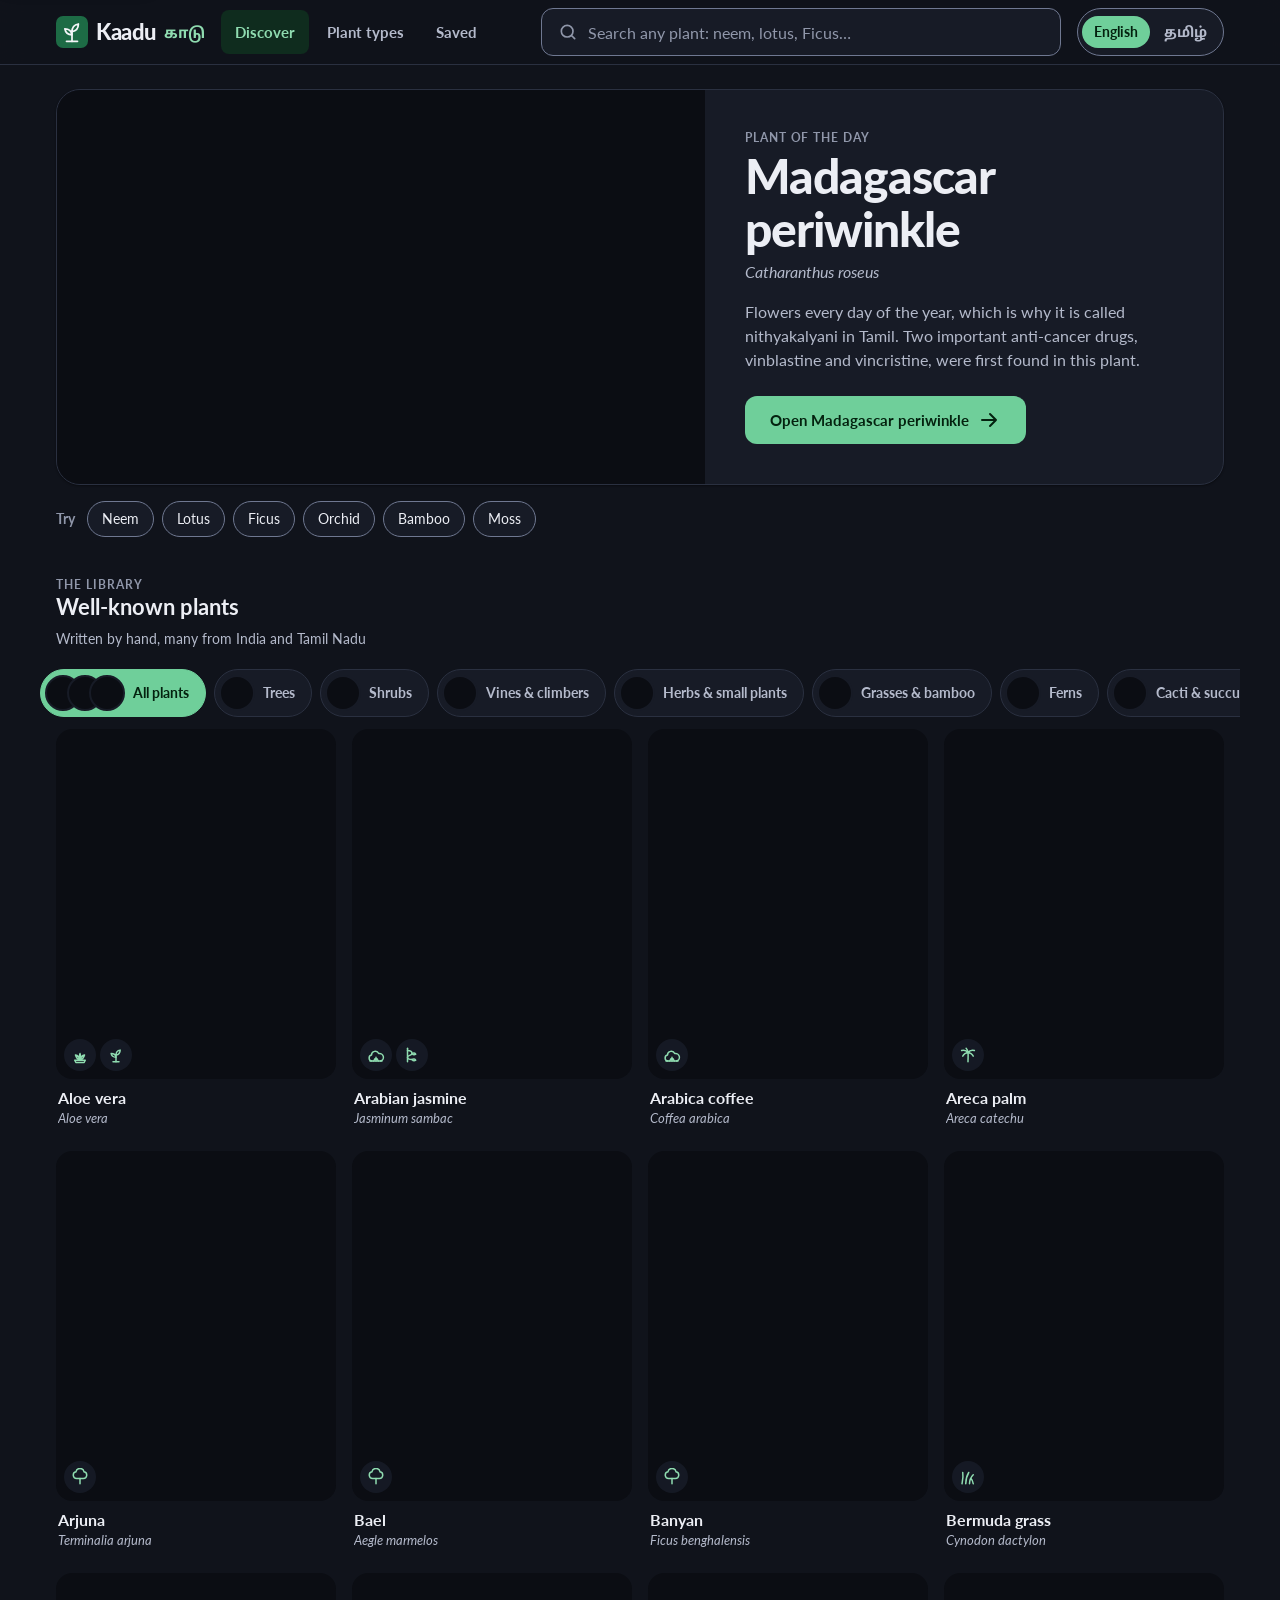
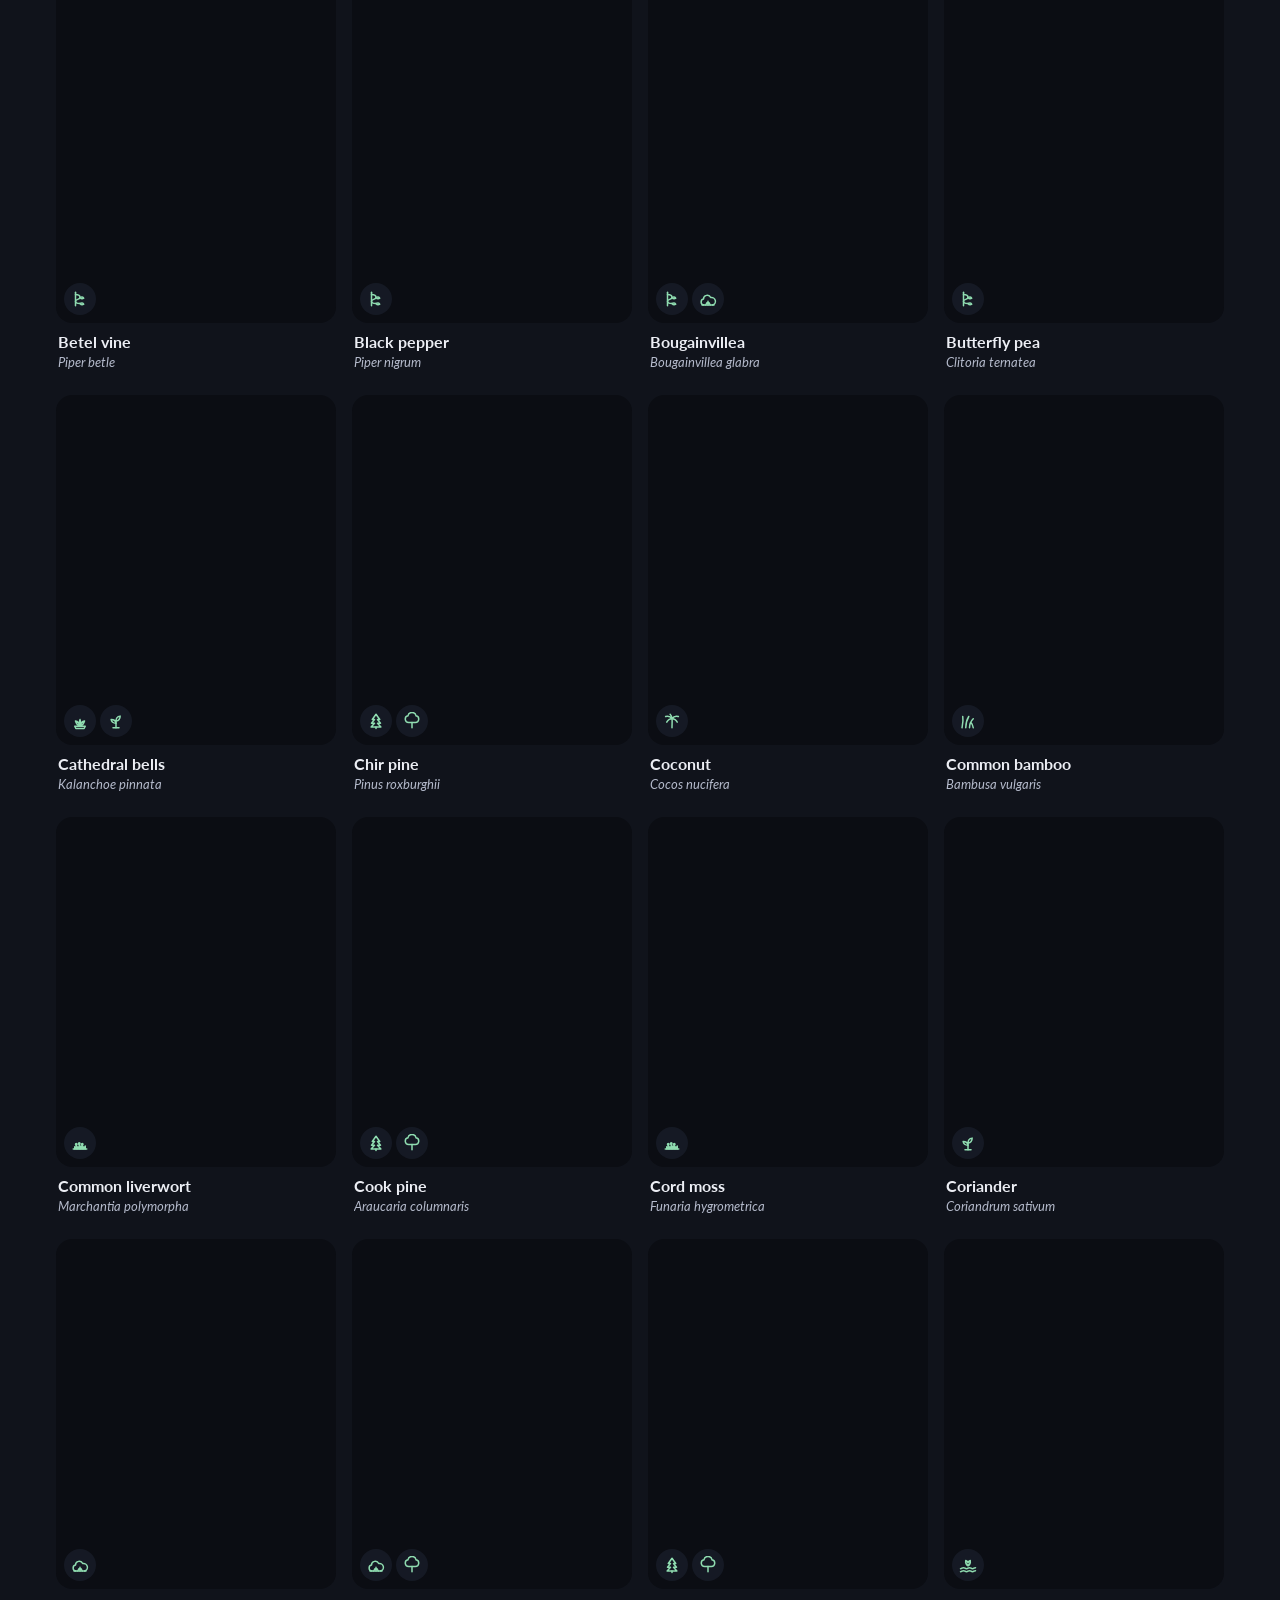
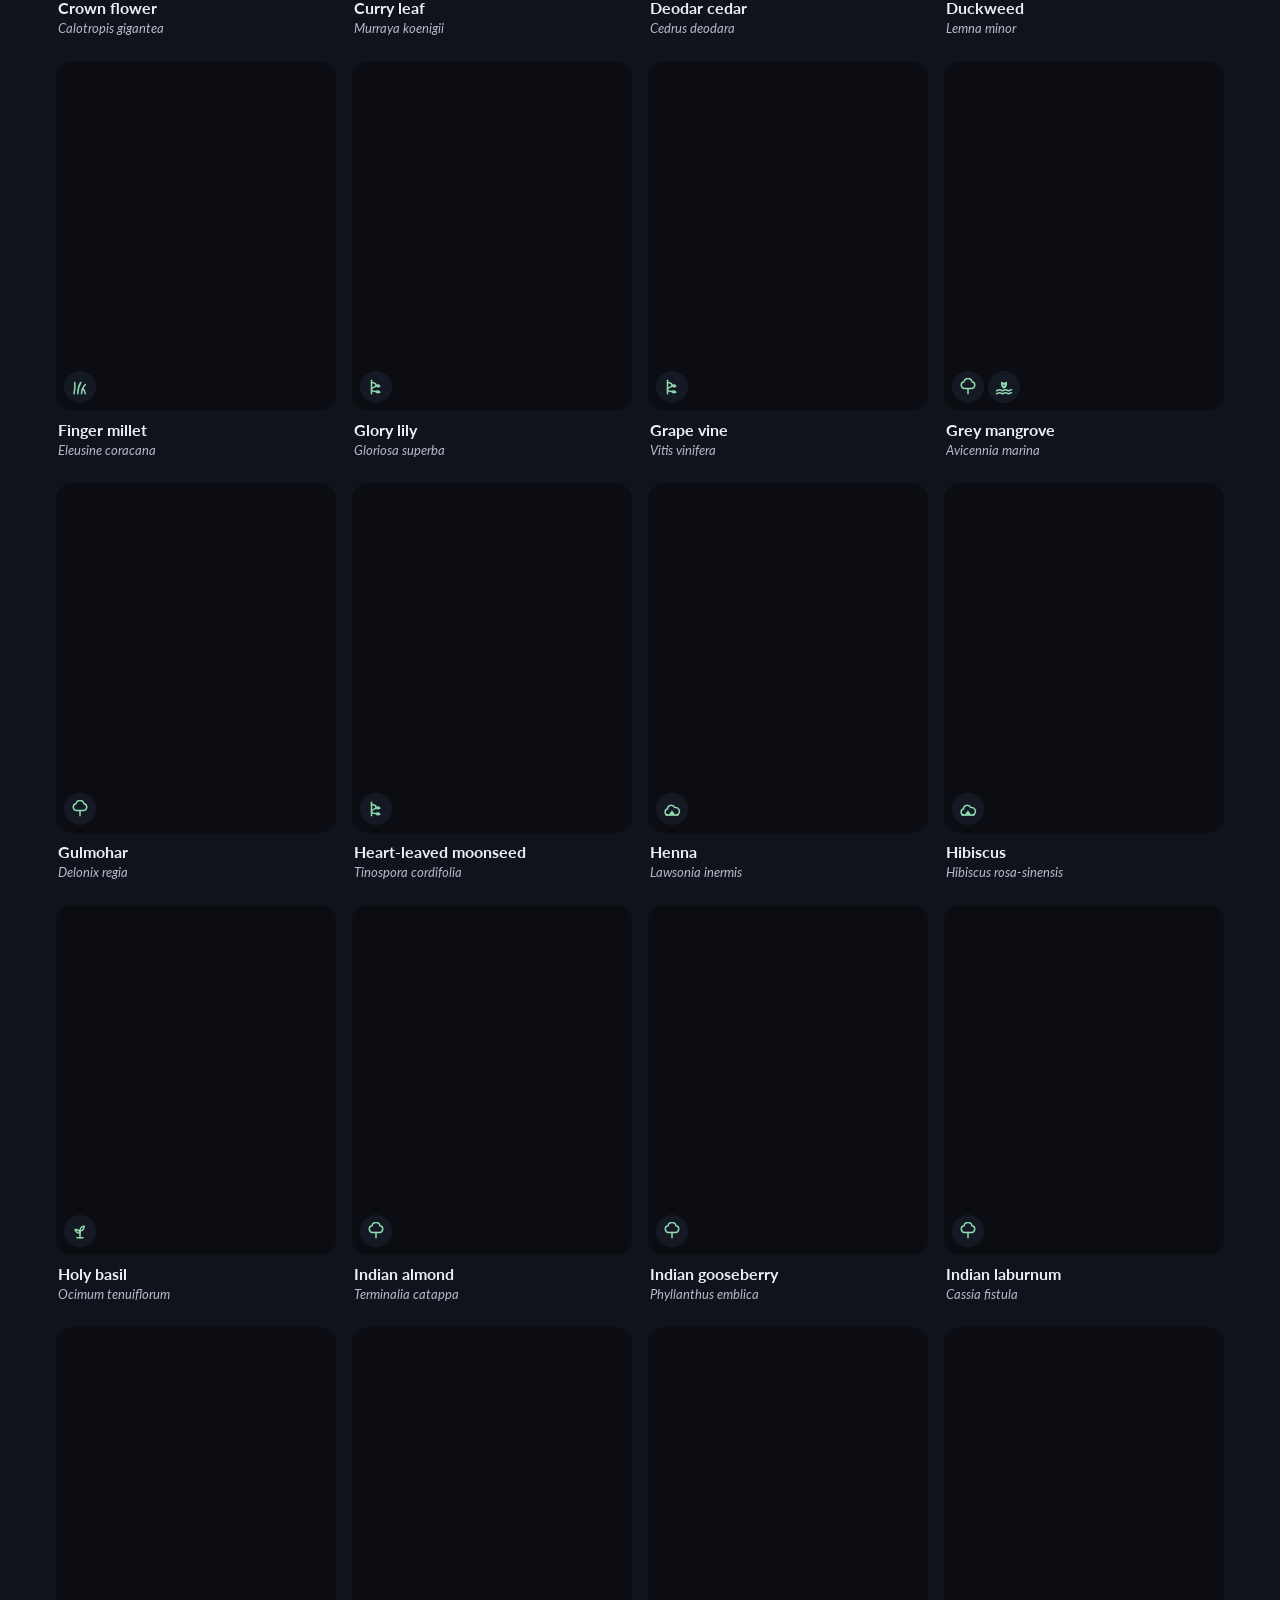
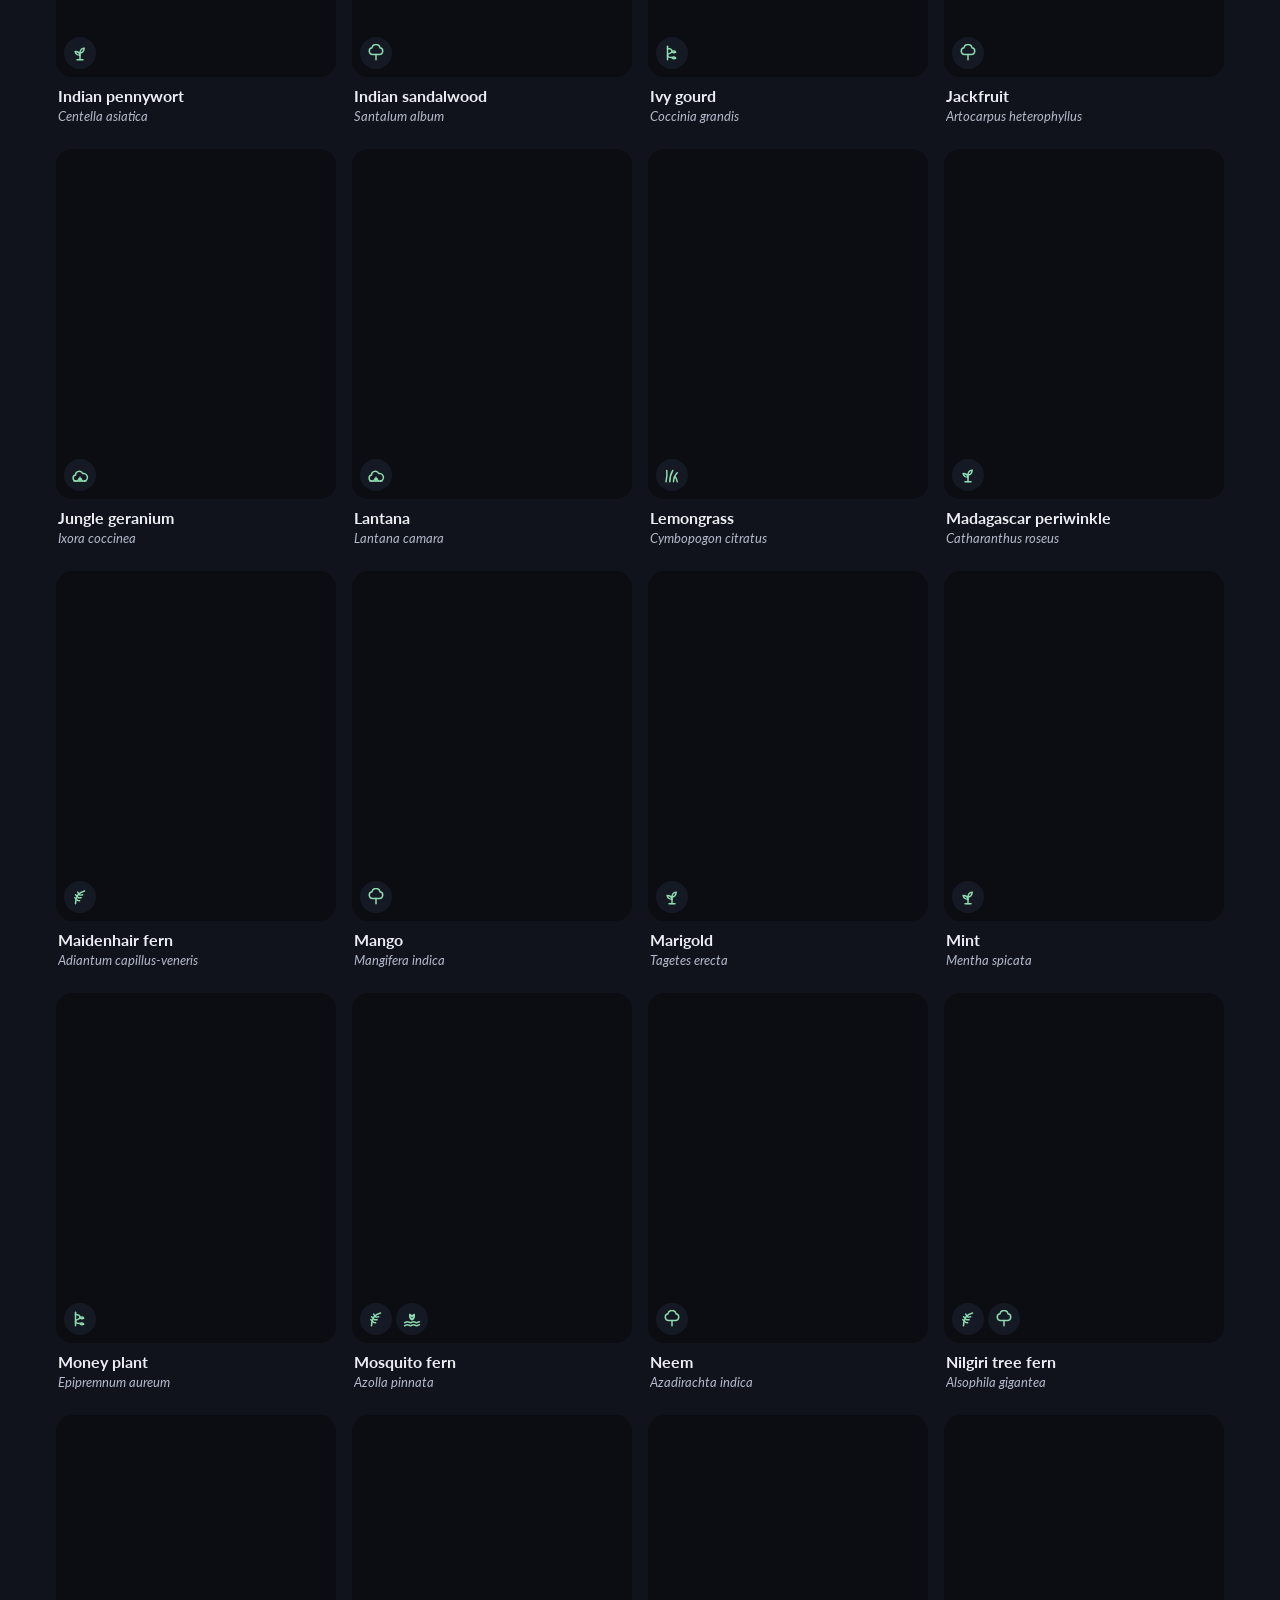
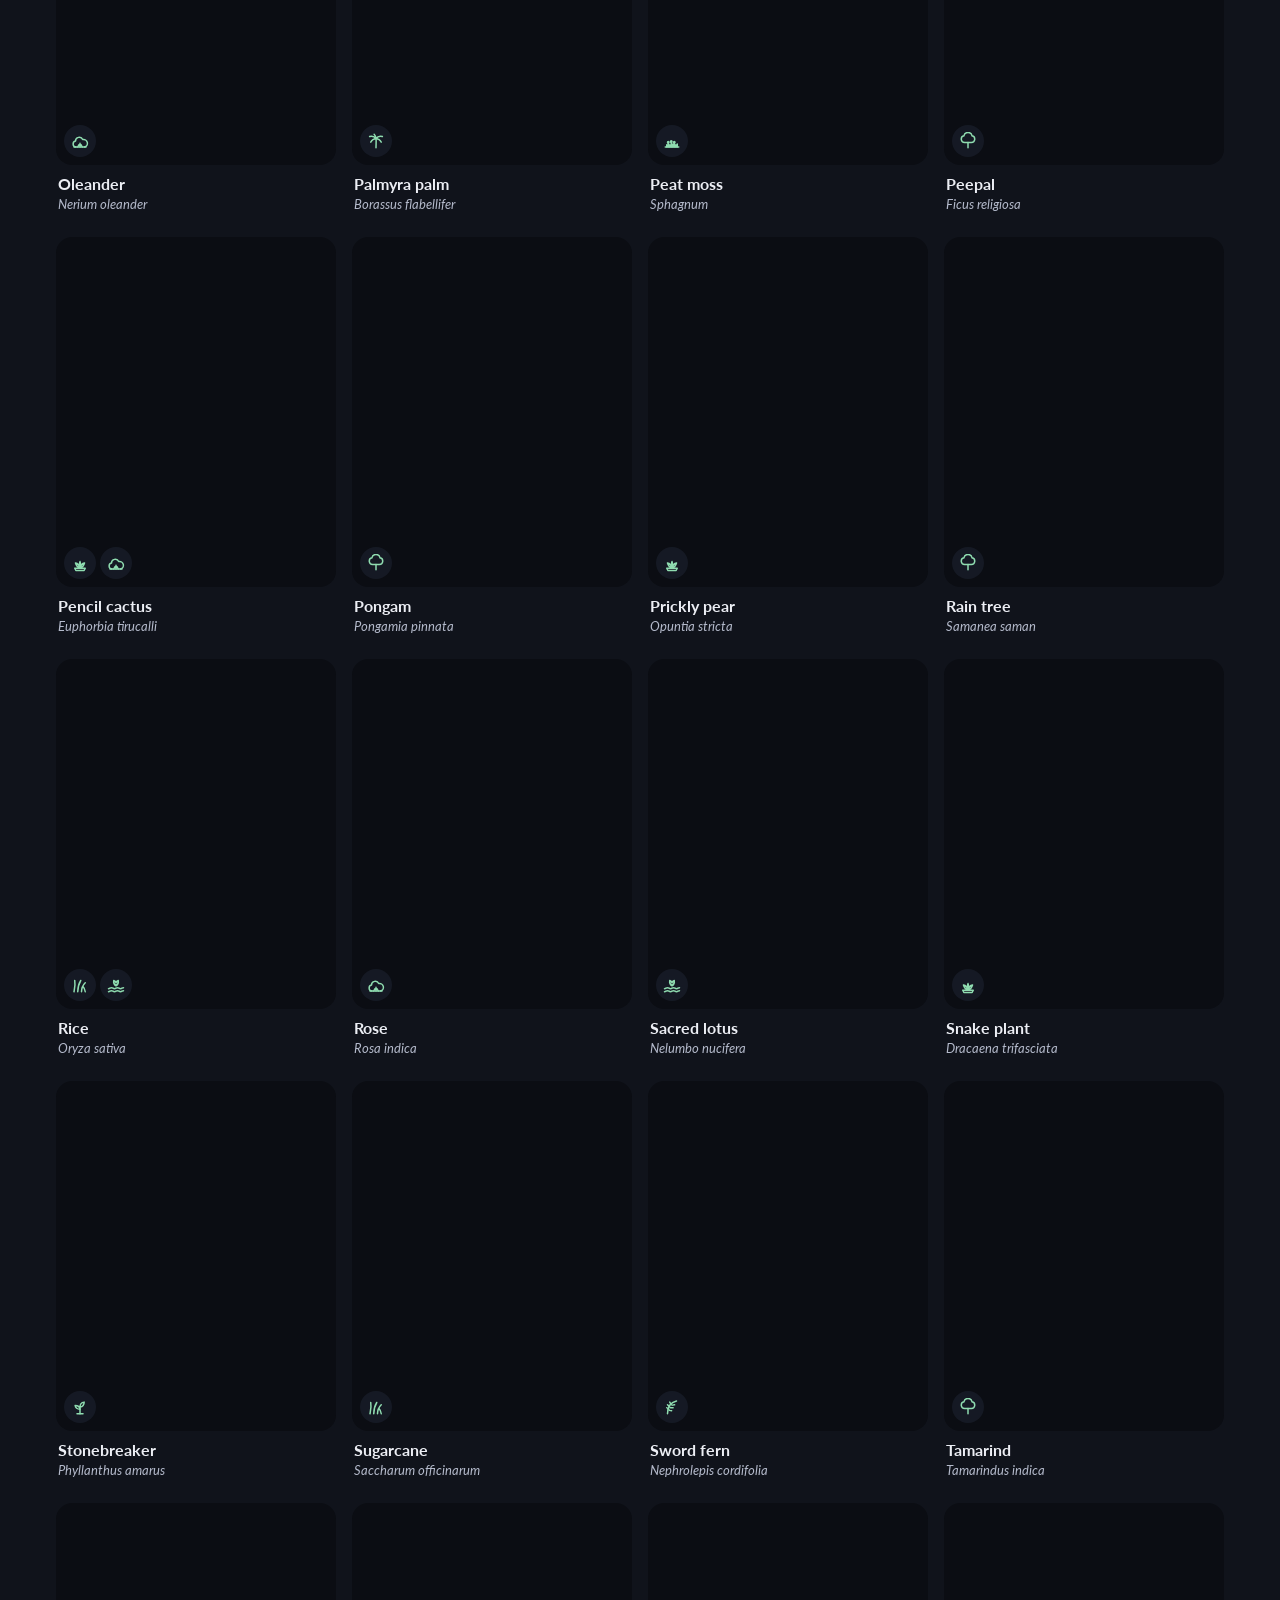
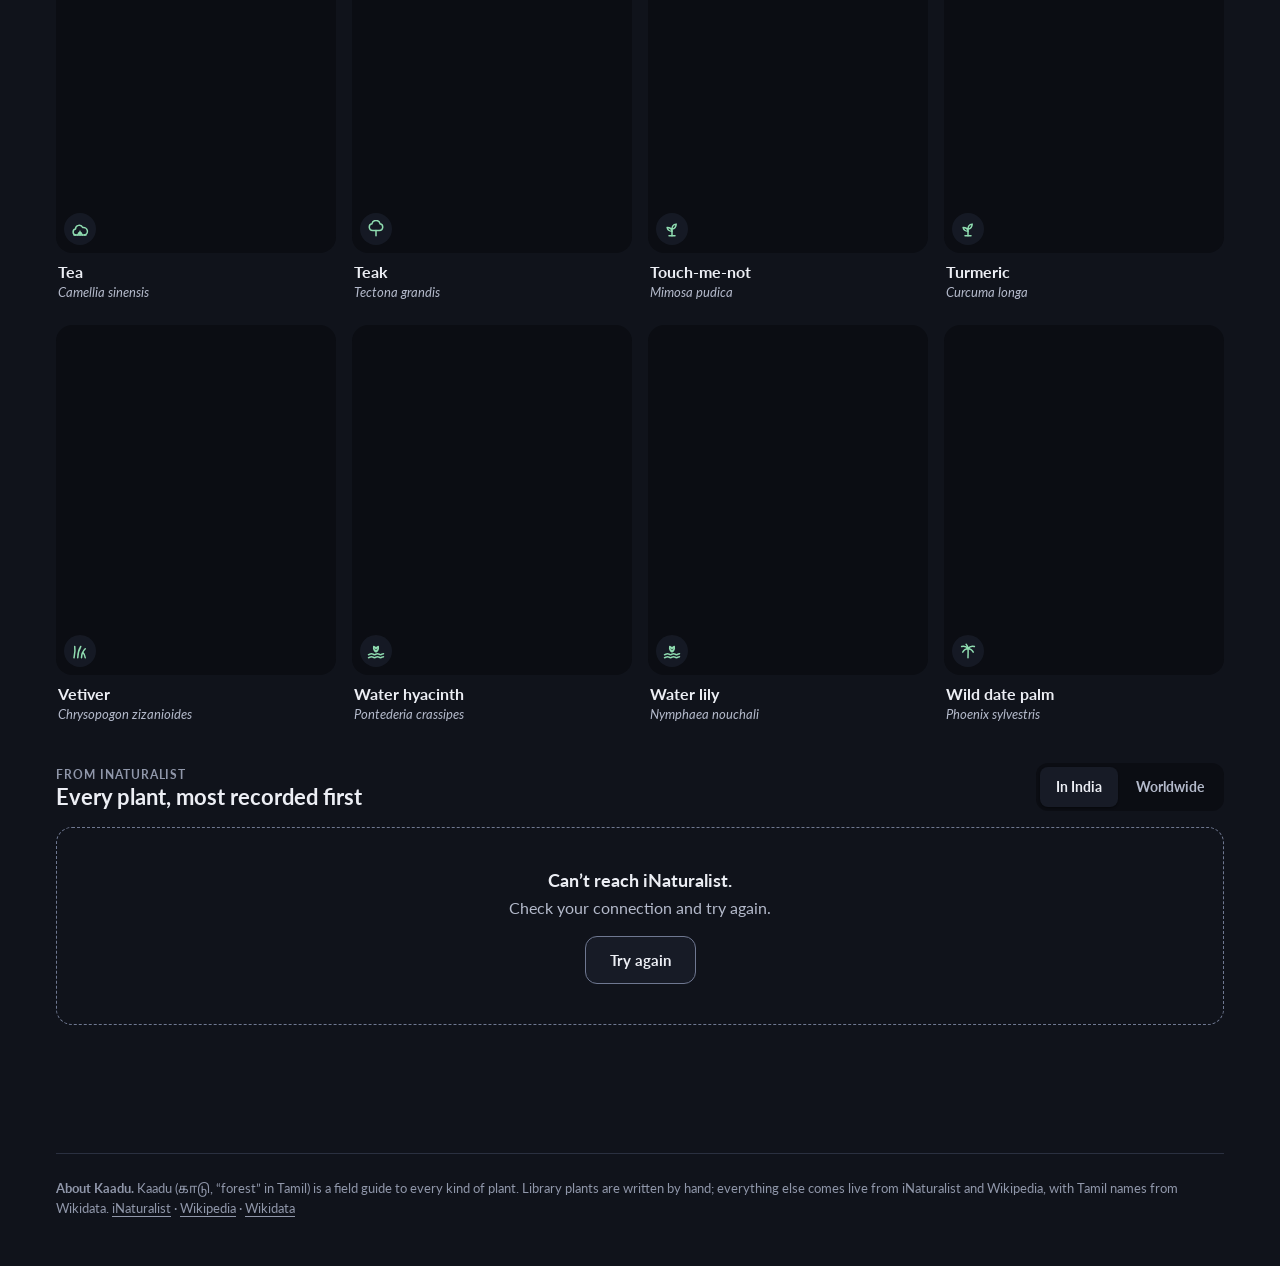
==== index.html @ c852be94 "Always use the dark theme Co-Authored-By: Claude Opus 5.5 <noreply@anthropic.com>" ====
<!doctype html>
<html lang="en" data-theme="dark">
<head>
  <meta charset="utf-8" />
  <meta name="viewport" content="width=device-width, initial-scale=1, viewport-fit=cover" />
  <title>Kaadu · every kind of plant</title>
  <meta name="description" content="A field guide to every kind of plant — trees, shrubs, vines, herbs, grasses, ferns, succulents, water plants, mosses and palms — with real photos, in English and Tamil." />
  <meta name="theme-color" content="#10131b" />
  <meta name="apple-mobile-web-app-capable" content="yes" />
  <meta name="mobile-web-app-capable" content="yes" />
  <meta name="apple-mobile-web-app-title" content="Kaadu" />
  <link rel="manifest" href="manifest.json" />
  <link rel="icon" href="icon.svg" type="image/svg+xml" />
  <link rel="apple-touch-icon" href="icon-512.png" />
  <link rel="preconnect" href="https://fonts.googleapis.com" />
  <link rel="preconnect" href="https://fonts.gstatic.com" crossorigin />
  <link rel="preconnect" href="https://api.inaturalist.org" />
  <link rel="stylesheet" href="kolam/tokens.css" />
  <link rel="stylesheet" href="kolam/kolam.css" />
  <link rel="stylesheet" href="styles.css" />
</head>
<body>
  <!-- Line icons (24px grid, 2px stroke), drawn for Kaadu. -->
  <svg width="0" height="0" style="position:absolute" aria-hidden="true">
    <defs>
      <symbol id="i-leaf" viewBox="0 0 24 24"><path d="M5 19c0-8 5-14 15-15-1 10-7 15-15 15z"/><path d="M5 19 13 11"/></symbol>
      <symbol id="i-home" viewBox="0 0 24 24"><path d="M3 10.5 12 3l9 7.5V20a1 1 0 0 1-1 1h-5v-6h-6v6H4a1 1 0 0 1-1-1z"/></symbol>
      <symbol id="i-grid" viewBox="0 0 24 24"><rect x="3.5" y="3.5" width="7" height="7" rx="1.5"/><rect x="13.5" y="3.5" width="7" height="7" rx="1.5"/><rect x="3.5" y="13.5" width="7" height="7" rx="1.5"/><rect x="13.5" y="13.5" width="7" height="7" rx="1.5"/></symbol>
      <symbol id="i-bookmark" viewBox="0 0 24 24"><path d="M6 3.5h12v17l-6-4-6 4z"/></symbol>
      <symbol id="i-bookmark-on" viewBox="0 0 24 24"><path d="M6 3.5h12v17l-6-4-6 4z" fill="currentColor"/></symbol>
      <symbol id="i-search" viewBox="0 0 24 24"><circle cx="11" cy="11" r="7"/><path d="m20 20-3.5-3.5"/></symbol>
      <symbol id="i-back" viewBox="0 0 24 24"><path d="M15 5 8 12l7 7"/></symbol>
      <symbol id="i-next" viewBox="0 0 24 24"><path d="m9 5 7 7-7 7"/></symbol>
      <symbol id="i-arrow" viewBox="0 0 24 24"><path d="M5 12h14M13 6l6 6-6 6"/></symbol>
      <symbol id="i-external" viewBox="0 0 24 24"><path d="M14 4h6v6M20 4l-9 9M18 14v5a1 1 0 0 1-1 1H5a1 1 0 0 1-1-1V7a1 1 0 0 1 1-1h5"/></symbol>
      <symbol id="i-ruler" viewBox="0 0 24 24"><path d="M12 3v18M8 3h8M8 21h8"/><path d="M12 7h3M12 11h2M12 15h3"/></symbol>
      <symbol id="i-pin" viewBox="0 0 24 24"><path d="M12 21s-7-6.2-7-11.5a7 7 0 0 1 14 0C19 14.8 12 21 12 21z"/><circle cx="12" cy="9.5" r="2.5"/></symbol>
      <symbol id="i-globe" viewBox="0 0 24 24"><circle cx="12" cy="12" r="9"/><path d="M3 12h18M12 3c2.5 2.7 3.8 5.7 3.8 9s-1.3 6.3-3.8 9c-2.5-2.7-3.8-5.7-3.8-9S9.5 5.7 12 3z"/></symbol>
      <symbol id="i-family" viewBox="0 0 24 24"><path d="M12 21v-7M12 14 6 8M12 14l6-6M6 8V4M18 8V4M12 10V4"/></symbol>
      <symbol id="i-hand" viewBox="0 0 24 24"><path d="M7 12V5.5a1.5 1.5 0 0 1 3 0V11M10 10V4a1.5 1.5 0 0 1 3 0v6M13 10V5a1.5 1.5 0 0 1 3 0v6M16 10.5a1.5 1.5 0 0 1 3 0V14a7 7 0 0 1-7 7h-1a6 6 0 0 1-5-2.7L3.5 14a1.5 1.5 0 0 1 2.4-1.8L7 13.5"/></symbol>
      <symbol id="i-eye" viewBox="0 0 24 24"><path d="M2 12s3.5-7 10-7 10 7 10 7-3.5 7-10 7S2 12 2 12z"/><circle cx="12" cy="12" r="3"/></symbol>
      <symbol id="i-book" viewBox="0 0 24 24"><path d="M12 6.5C10 5 7 4.5 3.5 5v13c3.5-.5 6.5 0 8.5 1.5 2-1.5 5-2 8.5-1.5V5c-3.5-.5-6.5 0-8.5 1.5zM12 6.5v13"/></symbol>
      <symbol id="i-chev" viewBox="0 0 24 24"><path d="m6 9 6 6 6-6"/></symbol>
      <!-- growth forms -->
      <symbol id="f-tree" viewBox="0 0 24 24"><path d="M12 21v-7"/><path d="M7.5 14a4.5 4.5 0 0 1-.9-8.9A5.5 5.5 0 0 1 17.4 5.1 4.5 4.5 0 0 1 16.5 14z"/></symbol>
      <symbol id="f-shrub" viewBox="0 0 24 24"><path d="M4 20h16"/><path d="M6.5 20a4 4 0 0 1-.5-7.9 5 5 0 0 1 9.6-2A4.5 4.5 0 0 1 18 20"/><path d="M12 20v-5M9 20l1.5-3M15 20l-1.5-3"/></symbol>
      <symbol id="f-vine" viewBox="0 0 24 24"><path d="M6 21V3"/><path d="M6 6c3 0 6 1 6 4s-6 2-6 5 3 3 6 3"/><path d="M12 10c2-1 4-1 5 1-1.5 1-3.5 1-5-1zM12 18c2-1 4-1 5 1-1.5 1-3.5 1-5-1z"/></symbol>
      <symbol id="f-herb" viewBox="0 0 24 24"><path d="M12 21v-9"/><path d="M12 15c-4 0-6-2-6.5-5 3.5 0 6 1.5 6.5 5zM12 12c0-3.5 2-6 5.5-6.5 0 3.5-2 6-5.5 6.5z"/><path d="M8 21h8"/></symbol>
      <symbol id="f-grass" viewBox="0 0 24 24"><path d="M4 21c1-5 2-9 1-15M9 21c0-6 1-10 4-15M14 21c0-4 1-8 5-12M19 21c-.5-3-1-5-3-7"/></symbol>
      <symbol id="f-fern" viewBox="0 0 24 24"><path d="M6 21c0-9 4-15 12-17"/><path d="M8 15l-3-2M9 12 6 9M11 9 9 5.5M8.5 16.5l3 .5M10 13l3.5 0M12.5 9.5l3-.5"/></symbol>
      <symbol id="f-succulent" viewBox="0 0 24 24"><path d="M12 19c-1.5-3-1.5-6 0-9 1.5 3 1.5 6 0 9z"/><path d="M12 19c-3-1-5-3.5-6-7 3 .5 5 2.5 6 7zM12 19c3-1 5-3.5 6-7-3 .5-5 2.5-6 7z"/><path d="M5 19h14l-1.5 3h-11z"/></symbol>
      <symbol id="f-aquatic" viewBox="0 0 24 24"><path d="M2 17c2 0 2-1.5 4-1.5s2 1.5 4 1.5 2-1.5 4-1.5 2 1.5 4 1.5 2-1.5 4-1.5M2 21c2 0 2-1.5 4-1.5s2 1.5 4 1.5 2-1.5 4-1.5 2 1.5 4 1.5 2-1.5 4-1.5"/><path d="M12 13c-2.5-1.5-3.5-4-3-7 1.5.5 2.5 1.5 3 3 .5-1.5 1.5-2.5 3-3 .5 3-.5 5.5-3 7z"/></symbol>
      <symbol id="f-moss" viewBox="0 0 24 24"><path d="M3 20h18"/><path d="M5 20v-3M7 20v-5M9 20v-3M11 20v-6M13 20v-4M15 20v-5M17 20v-3M19 20v-4"/><circle cx="7" cy="13.5" r="1"/><circle cx="11" cy="12.5" r="1"/><circle cx="15" cy="13.5" r="1"/></symbol>
      <symbol id="f-palm" viewBox="0 0 24 24"><path d="M12 21c0-5 .5-9 0-12"/><path d="M12 9C10 6 7 5 3.5 6M12 9c2-3 5-4 8.5-3M12 9c-3 0-5.5 1.5-7 4.5M12 9c3 0 5.5 1.5 7 4.5M12 9c0-2.5-1-4.5-2.5-6"/></symbol>
      <symbol id="f-conifer" viewBox="0 0 24 24"><path d="M12 3 7 10h3l-4 5h4l-4.5 5h13L14 15h4l-4-5h3z"/><path d="M12 20v2"/></symbol>
      <symbol id="f-flower" viewBox="0 0 24 24"><circle cx="12" cy="9" r="2"/><path d="M12 7c-1-3 2-3 0-5M12 7c0-2.5 3-3.5 4-1.5S14 9 14 9M14 9c2.5-.5 4 1.5 2.5 3S12 11 12 11M12 11c-1 2.5-3.5 2.5-3.5.5S10 9 10 9M10 9c-2.5 0-3-2.5-1-3.5S12 7 12 7"/><path d="M12 11v10M12 17c-2 0-3.5-1-4-3 2 0 3.5 1 4 3z"/></symbol>
      <symbol id="f-all" viewBox="0 0 24 24"><path d="M5 19c0-8 5-14 15-15-1 10-7 15-15 15z"/><path d="M5 19 13 11"/></symbol>
    </defs>
  </svg>

  <a class="skip" href="#app">Skip to content</a>
  <header class="top">
    <div class="top-inner">
      <a class="brand" href="#/" aria-label="Kaadu, home">
        <img src="icon.svg" alt="" width="32" height="32" />
        <span class="brand-name">Kaadu</span><span class="brand-ta" lang="ta">காடு</span>
      </a>
      <nav class="topnav" aria-label="Main">
        <a href="#/" data-tab="home" data-t="nav_home">Discover</a>
        <a href="#/types" data-tab="types" data-t="nav_groups">Plant types</a>
        <a href="#/saved" data-tab="saved" data-t="nav_saved">Saved</a>
      </nav>
      <form class="search" id="searchForm" role="search" autocomplete="off">
        <svg class="k-icon" aria-hidden="true"><use href="#i-search"/></svg>
        <input id="searchInput" type="search" placeholder="Search any plant: neem, lotus, Ficus…" aria-label="Search plants" data-t-ph="search_ph" data-t-label="search_label" enterkeyhint="search" />
      </form>
      <button class="langswitch" id="langBtn" type="button" role="switch" aria-checked="false" aria-label="Language: English or Tamil">
        <span class="opt" data-l="en">English</span><span class="opt" data-l="ta" lang="ta">தமிழ்</span>
      </button>
    </div>
  </header>

  <main id="app" tabindex="-1"></main>

  <nav class="tabbar" aria-label="Main">
    <a href="#/" data-tab="home"><svg class="k-icon" aria-hidden="true"><use href="#i-home"/></svg><span data-t="nav_home">Discover</span></a>
    <a href="#/types" data-tab="types"><svg class="k-icon" aria-hidden="true"><use href="#i-grid"/></svg><span data-t="nav_groups">Plant types</span></a>
    <a href="#/saved" data-tab="saved"><svg class="k-icon" aria-hidden="true"><use href="#i-bookmark"/></svg><span data-t="nav_saved">Saved</span></a>
  </nav>

  <script type="module" src="app.js"></script>
</body>
</html>
---- kolam/tokens.css ----
/* Kolam tokens — light, dark, high-contrast. Generated from tokens.json */
:root, [data-theme="light"] {
  color-scheme: light;
  --bg: #f4f5f8;
  --surface: #ffffff;
  --surface-sunken: #eaecf1;
  --surface-raised: #ffffff;
  --line: #dde0e8;
  --line-strong: #767e93;
  --ink: #1f2433;
  --ink-2: #474e60;
  --ink-muted: #5b6275;
  --sidebar: #1f2433;
  --on-sidebar: #f4f5f8;
  --primary: #0077b6;
  --primary-hover: #006aa2;
  --on-primary: #ffffff;
  --primary-soft: #e0f1fa;
  --primary-text: #0070ac;
  --secondary: #0e8c8c;
  --secondary-strong: #0d8080;
  --secondary-hover: #0b6b6b;
  --on-secondary: #ffffff;
  --secondary-soft: #e3f4f4;
  --secondary-text: #0c7777;
  --accent: #d63384;
  --accent-hover: #bf2672;
  --on-accent: #ffffff;
  --accent-soft: #fbe7f1;
  --accent-text: #c52876;
  --success: #0b7a55;
  --success-soft: #dcf2e8;
  --warning: #8c5300;
  --warning-soft: #fcefd3;
  --danger: #b5360b;
  --danger-soft: #fbe5dc;
  --on-danger: #ffffff;
  --info: #0c7777;
  --info-soft: #e3f4f4;
  --focus: #1d4ed8;
  --scrim: #1f243399;
  --shadow-1: 0 1px 2px #1f24330f, 0 1px 1px #1f24330a;
  --shadow-2: 0 4px 12px #1f243314, 0 2px 4px #1f24330d;
  --shadow-3: 0 16px 40px #1f243326, 0 4px 12px #1f243314;
}
@media (prefers-color-scheme: dark) {
  :root:not([data-theme="light"]):not([data-theme="contrast"]) {
    color-scheme: dark;
    --bg: #10131b;
    --surface: #171b26;
    --surface-sunken: #0b0d13;
    --surface-raised: #1f2433;
    --line: #2a3040;
    --line-strong: #6f7891;
    --ink: #eceef4;
    --ink-2: #b4bacb;
    --ink-muted: #9097aa;
    --sidebar: #0b0d13;
    --on-sidebar: #eceef4;
    --primary: #4fb3e8;
    --primary-hover: #7cc7f0;
    --on-primary: #04223a;
    --primary-soft: #0b2b40;
    --primary-text: #7cc7f0;
    --secondary: #3cc4c4;
    --secondary-strong: #3cc4c4;
    --secondary-hover: #6fd8d8;
    --on-secondary: #032a2a;
    --secondary-soft: #0b3232;
    --secondary-text: #6fd8d8;
    --accent: #f06aaa;
    --accent-hover: #f594c2;
    --on-accent: #2a0716;
    --accent-soft: #3d1029;
    --accent-text: #f59ac5;
    --success: #4cc79a;
    --success-soft: #0e3326;
    --warning: #f2b44a;
    --warning-soft: #3a2a0c;
    --danger: #ff8a63;
    --danger-soft: #42190d;
    --on-danger: #2a0a00;
    --info: #6fd8d8;
    --info-soft: #0b3232;
    --focus: #9cbcff;
    --scrim: #000000b3;
    --shadow-1: 0 1px 2px #00000066;
    --shadow-2: 0 6px 16px #00000080;
    --shadow-3: 0 20px 48px #000000a6;
  }
}
[data-theme="dark"] {
  color-scheme: dark;
  --bg: #10131b;
  --surface: #171b26;
  --surface-sunken: #0b0d13;
  --surface-raised: #1f2433;
  --line: #2a3040;
  --line-strong: #6f7891;
  --ink: #eceef4;
  --ink-2: #b4bacb;
  --ink-muted: #9097aa;
  --sidebar: #0b0d13;
  --on-sidebar: #eceef4;
  --primary: #4fb3e8;
  --primary-hover: #7cc7f0;
  --on-primary: #04223a;
  --primary-soft: #0b2b40;
  --primary-text: #7cc7f0;
  --secondary: #3cc4c4;
  --secondary-strong: #3cc4c4;
  --secondary-hover: #6fd8d8;
  --on-secondary: #032a2a;
  --secondary-soft: #0b3232;
  --secondary-text: #6fd8d8;
  --accent: #f06aaa;
  --accent-hover: #f594c2;
  --on-accent: #2a0716;
  --accent-soft: #3d1029;
  --accent-text: #f59ac5;
  --success: #4cc79a;
  --success-soft: #0e3326;
  --warning: #f2b44a;
  --warning-soft: #3a2a0c;
  --danger: #ff8a63;
  --danger-soft: #42190d;
  --on-danger: #2a0a00;
  --info: #6fd8d8;
  --info-soft: #0b3232;
  --focus: #9cbcff;
  --scrim: #000000b3;
  --shadow-1: 0 1px 2px #00000066;
  --shadow-2: 0 6px 16px #00000080;
  --shadow-3: 0 20px 48px #000000a6;
}
@media (prefers-contrast: more) {
  :root:not([data-theme]) {
    --bg: #ffffff;
    --surface: #ffffff;
    --surface-sunken: #f0f1f4;
    --surface-raised: #ffffff;
    --line: #595959;
    --line-strong: #000000;
    --ink: #000000;
    --ink-2: #1a1a1a;
    --ink-muted: #333333;
    --sidebar: #000000;
    --on-sidebar: #ffffff;
    --primary: #005480;
    --primary-hover: #003f60;
    --on-primary: #ffffff;
    --primary-soft: #e0f1fa;
    --primary-text: #005480;
    --secondary: #095959;
    --secondary-strong: #095959;
    --secondary-hover: #064545;
    --on-secondary: #ffffff;
    --secondary-soft: #e3f4f4;
    --secondary-text: #095959;
    --accent: #921d58;
    --accent-hover: #73164a;
    --on-accent: #ffffff;
    --accent-soft: #fbe7f1;
    --accent-text: #921d58;
    --success: #00533a;
    --success-soft: #dcf2e8;
    --warning: #5c3b00;
    --warning-soft: #fcefd3;
    --danger: #8a2400;
    --danger-soft: #fbe5dc;
    --on-danger: #ffffff;
    --info: #095959;
    --info-soft: #e3f4f4;
    --focus: #0033cc;
    --scrim: #000000b3;
    --shadow-1: none;
    --shadow-2: 0 0 0 2px #000000;
    --shadow-3: 0 0 0 3px #000000;
  }
}
[data-theme="contrast"] {
  color-scheme: light;
  --bg: #ffffff;
  --surface: #ffffff;
  --surface-sunken: #f0f1f4;
  --surface-raised: #ffffff;
  --line: #595959;
  --line-strong: #000000;
  --ink: #000000;
  --ink-2: #1a1a1a;
  --ink-muted: #333333;
  --sidebar: #000000;
  --on-sidebar: #ffffff;
  --primary: #005480;
  --primary-hover: #003f60;
  --on-primary: #ffffff;
  --primary-soft: #e0f1fa;
  --primary-text: #005480;
  --secondary: #095959;
  --secondary-strong: #095959;
  --secondary-hover: #064545;
  --on-secondary: #ffffff;
  --secondary-soft: #e3f4f4;
  --secondary-text: #095959;
  --accent: #921d58;
  --accent-hover: #73164a;
  --on-accent: #ffffff;
  --accent-soft: #fbe7f1;
  --accent-text: #921d58;
  --success: #00533a;
  --success-soft: #dcf2e8;
  --warning: #5c3b00;
  --warning-soft: #fcefd3;
  --danger: #8a2400;
  --danger-soft: #fbe5dc;
  --on-danger: #ffffff;
  --info: #095959;
  --info-soft: #e3f4f4;
  --focus: #0033cc;
  --scrim: #000000b3;
  --shadow-1: none;
  --shadow-2: 0 0 0 2px #000000;
  --shadow-3: 0 0 0 3px #000000;
}
:root {
  --space-0: 0px;
  --space-1: 4px;
  --space-2: 8px;
  --space-4: 16px;
  --space-6: 24px;
  --space-8: 32px;
  --space-10: 40px;
  --space-12: 48px;
  --space-16: 64px;
  --space-20: 80px;
  --space-24: 96px;
  --radius-xs: 4px;
  --radius-sm: 8px;
  --radius-md: 12px;
  --radius-lg: 16px;
  --radius-xl: 24px;
  --radius-pill: 999px;
  --size-control-sm: 32px;
  --size-control-md: 48px;
  --size-control-lg: 56px;
  --size-target-min: 48px;
  --size-icon-sm: 16px;
  --size-icon-md: 24px;
  --size-icon-lg: 32px;
  --size-measure: 68ch;
  --border-hairline: 1px;
  --border-control: 1.5px;
  --border-focus: 2px;
  --duration-fast: 120ms;
  --duration-base: 200ms;
  --duration-slow: 320ms;
  --font-display: Lato, "Noto Sans Tamil", ui-sans-serif, system-ui, -apple-system, "Segoe UI", sans-serif;
  --font-sans: Lato, "Noto Sans Tamil", ui-sans-serif, system-ui, -apple-system, "Segoe UI", sans-serif;
  --font-mono: "JetBrains Mono", ui-monospace, SFMono-Regular, Menlo, monospace;
}
.display-xl { font-family: var(--font-display); font-size: 48px; line-height: 56px; font-weight: 900; letter-spacing: -0.02em; }
.display-lg { font-family: var(--font-display); font-size: 36px; line-height: 40px; font-weight: 900; letter-spacing: -0.015em; }
.heading-1 { font-family: var(--font-display); font-size: 28px; line-height: 36px; font-weight: 700; letter-spacing: -0.01em; }
.heading-2 { font-family: var(--font-display); font-size: 22px; line-height: 28px; font-weight: 700; }
.heading-3 { font-family: var(--font-display); font-size: 18px; line-height: 24px; font-weight: 700; }
.body-lg { font-family: var(--font-sans); font-size: 18px; line-height: 28px; font-weight: 400; }
.body { font-family: var(--font-sans); font-size: 16px; line-height: 24px; font-weight: 400; }
.body-sm { font-family: var(--font-sans); font-size: 14px; line-height: 20px; font-weight: 400; }
.label { font-family: var(--font-sans); font-size: 14px; line-height: 20px; font-weight: 700; }
.caption { font-family: var(--font-sans); font-size: 12px; line-height: 16px; font-weight: 700; letter-spacing: 0.03em; }
.mono { font-family: var(--font-mono); font-size: 14px; line-height: 20px; font-weight: 400; }
---- kolam/kolam.css ----
/* Kolam components. Load after tokens.css. */
@import url("https://fonts.googleapis.com/css2?family=Lato:ital,wght@0,400;0,700;0,900;1,400&family=JetBrains+Mono:wght@400;500&family=Noto+Sans+Tamil:wght@400..700&display=swap");

/* ---------- base ---------- */
*, *::before, *::after { box-sizing: border-box; }
body { margin: 0; font-family: var(--font-sans); font-size: 16px; line-height: 24px; background: var(--bg); color: var(--ink); -webkit-font-smoothing: antialiased; }
:lang(ta) { line-height: 1.7; }
:focus-visible { outline: var(--border-focus) solid var(--focus); outline-offset: 2px; }
.k-sr-only { position: absolute; width: 1px; height: 1px; padding: 0; margin: -1px; overflow: hidden; clip: rect(0 0 0 0); white-space: nowrap; border: 0; }
.k-icon { width: var(--size-icon-md); height: var(--size-icon-md); flex: none; stroke: currentColor; fill: none; stroke-width: 2; stroke-linecap: round; stroke-linejoin: round; }
a { color: var(--primary-text); text-underline-offset: 3px; }
@media (prefers-reduced-motion: no-preference) {
  .k-btn, .k-input, .k-switch-track, .k-switch-track::after, .k-tab, .k-check-box { transition: background-color var(--duration-fast), border-color var(--duration-fast), color var(--duration-fast), transform var(--duration-base); }
}

/* ---------- Button ---------- */
.k-btn { display: inline-flex; align-items: center; justify-content: center; gap: var(--space-2); min-height: var(--size-control-md); padding: 0 var(--space-6); border-radius: var(--radius-md); border: var(--border-control) solid transparent; font: 700 15px/20px var(--font-sans); cursor: pointer; text-decoration: none; white-space: nowrap; }
.k-btn-primary { background: var(--primary); color: var(--on-primary); }
.k-btn-primary:hover { background: var(--primary-hover); }
.k-btn-secondary { background: var(--secondary-soft); color: var(--secondary-text); }
.k-btn-secondary:hover { background: var(--secondary-strong); color: var(--on-secondary); }
.k-btn-secondary-solid { background: var(--secondary-strong); color: var(--on-secondary); }
.k-btn-secondary-solid:hover { background: var(--secondary-hover); }
.k-btn-accent { background: var(--accent); color: var(--on-accent); }
.k-btn-accent:hover { background: var(--accent-hover); }
.k-btn-outline { background: var(--surface); color: var(--ink); border-color: var(--line-strong); }
.k-btn-outline:hover { background: var(--surface-sunken); }
.k-btn-ghost { background: transparent; color: var(--primary-text); }
.k-btn-ghost:hover { background: var(--primary-soft); }
.k-btn-danger { background: var(--danger); color: var(--on-danger); }
.k-btn-sm { min-height: var(--size-control-sm); padding: 0 var(--space-4); font-size: 14px; border-radius: var(--radius-sm); }
.k-btn-lg { min-height: var(--size-control-lg); padding: 0 var(--space-8); font-size: 16px; }
.k-btn-block { width: 100%; }
.k-btn[disabled], .k-btn[aria-disabled="true"] { background: var(--surface-sunken); color: var(--ink-muted); border-color: var(--line); cursor: not-allowed; }
.k-iconbtn { display: inline-grid; place-items: center; width: var(--size-target-min); height: var(--size-target-min); border-radius: var(--radius-pill); border: 0; background: transparent; color: var(--ink-2); cursor: pointer; }
.k-iconbtn:hover { background: var(--surface-sunken); color: var(--ink); }
.k-iconbtn-filled { background: var(--primary-soft); color: var(--primary-text); }

/* ---------- Field ---------- */
.k-field { display: grid; gap: var(--space-2); }
.k-label { font: 700 14px/20px var(--font-sans); color: var(--ink); }
.k-label .k-req { color: var(--danger); margin-left: var(--space-1); }
.k-help { font-size: 14px; line-height: 20px; color: var(--ink-2); }
.k-error { display: flex; gap: var(--space-1); align-items: flex-start; font-size: 14px; line-height: 20px; color: var(--danger); font-weight: 700; }
.k-error .k-icon { width: var(--size-icon-sm); height: var(--size-icon-sm); margin-top: 2px; }
.k-input, .k-select { width: 100%; min-height: var(--size-control-md); padding: 0 var(--space-4); border: var(--border-control) solid var(--line-strong); border-radius: var(--radius-md); background: var(--surface); color: var(--ink); font: 400 16px/24px var(--font-sans); }
textarea.k-input { padding: var(--space-2) var(--space-4); min-height: 96px; resize: vertical; }
.k-input::placeholder { color: var(--ink-muted); opacity: 1; }
.k-input:hover, .k-select:hover { border-color: var(--ink-2); }
.k-input:focus-visible, .k-select:focus-visible { outline: var(--border-focus) solid var(--focus); outline-offset: 1px; border-color: var(--focus); }
.k-input[aria-invalid="true"] { border-color: var(--danger); border-width: 2px; }
.k-input:disabled, .k-select:disabled { background: var(--surface-sunken); color: var(--ink-muted); border-style: dashed; }
.k-select { appearance: none; padding-right: var(--space-12); background-image: linear-gradient(45deg, transparent 50%, currentColor 50%), linear-gradient(135deg, currentColor 50%, transparent 50%); background-position: calc(100% - 24px) 50%, calc(100% - 18px) 50%; background-size: 6px 6px; background-repeat: no-repeat; }
.k-input-group { position: relative; display: flex; align-items: center; }
.k-input-group > .k-icon { position: absolute; left: var(--space-4); color: var(--ink-muted); pointer-events: none; }
.k-input-group > .k-input { padding-left: calc(var(--space-4) + var(--size-icon-md) + var(--space-2)); }

/* ---------- Checkbox / Radio ---------- */
.k-check { display: flex; align-items: flex-start; gap: var(--space-4); min-height: var(--size-target-min); padding-block: calc((var(--size-target-min) - 24px) / 2); cursor: pointer; }
.k-check input { position: absolute; opacity: 0; width: 1px; height: 1px; }
.k-check-box { flex: none; width: 24px; height: 24px; border: 2px solid var(--line-strong); border-radius: var(--radius-xs); background: var(--surface); display: grid; place-items: center; color: var(--on-primary); }
.k-check-box svg { width: 16px; height: 16px; opacity: 0; stroke: currentColor; stroke-width: 3; fill: none; }
.k-check input[type="radio"] + .k-check-box { border-radius: 50%; }
.k-check input:checked + .k-check-box { background: var(--primary); border-color: var(--primary); }
.k-check input:checked + .k-check-box svg { opacity: 1; }
.k-check input[type="radio"]:checked + .k-check-box { background: var(--surface); box-shadow: inset 0 0 0 6px var(--primary); }
.k-check input:focus-visible + .k-check-box { outline: var(--border-focus) solid var(--focus); outline-offset: 2px; }
.k-check input:disabled + .k-check-box { background: var(--surface-sunken); border-color: var(--line); }
.k-check-text { display: grid; }
.k-check-text small { color: var(--ink-2); font-size: 14px; line-height: 20px; }
.k-fieldset { border: 0; margin: 0; padding: 0; }
.k-fieldset legend { font: 700 14px/20px var(--font-sans); padding: 0; margin-bottom: var(--space-1); }

/* ---------- Switch ---------- */
.k-switch { display: flex; align-items: center; justify-content: space-between; gap: var(--space-4); min-height: var(--size-target-min); cursor: pointer; }
.k-switch input { position: absolute; opacity: 0; width: 1px; height: 1px; }
.k-switch-track { flex: none; position: relative; width: 56px; height: 32px; border-radius: var(--radius-pill); background: var(--surface-sunken); border: 2px solid var(--line-strong); }
.k-switch-track::after { content: ""; position: absolute; top: 2px; left: 2px; width: 24px; height: 24px; border-radius: 50%; background: var(--line-strong); }
.k-switch input:checked + .k-switch-track { background: var(--primary); border-color: var(--primary); }
.k-switch input:checked + .k-switch-track::after { transform: translateX(24px); background: var(--on-primary); }
.k-switch input:focus-visible + .k-switch-track { outline: var(--border-focus) solid var(--focus); outline-offset: 2px; }

/* ---------- Badge ---------- */
.k-badge { display: inline-flex; align-items: center; gap: var(--space-1); padding: var(--space-1) var(--space-2); border-radius: var(--radius-sm); font: 700 12px/16px var(--font-sans); letter-spacing: 0.03em; background: var(--surface-sunken); color: var(--ink-2); }
.k-badge .k-icon { width: var(--size-icon-sm); height: var(--size-icon-sm); }
.k-badge-primary { background: var(--primary-soft); color: var(--primary-text); }
.k-badge-accent { background: var(--accent); color: var(--on-accent); }
.k-badge-secondary { background: var(--secondary-soft); color: var(--secondary-text); }
.k-count { display: inline-grid; place-items: center; min-width: 24px; height: 24px; padding: 0 var(--space-2); border-radius: var(--radius-pill); background: var(--accent); color: var(--on-accent); font: 700 12px/1 var(--font-sans); font-variant-numeric: tabular-nums; }
.k-badge-success { background: var(--success-soft); color: var(--success); }
.k-badge-warning { background: var(--warning-soft); color: var(--warning); }
.k-badge-danger { background: var(--danger-soft); color: var(--danger); }
.k-badge-info { background: var(--info-soft); color: var(--info); }
.k-badge-pill { border-radius: var(--radius-pill); padding: var(--space-1) var(--space-2); }

/* ---------- Alert ---------- */
.k-alert { display: flex; gap: var(--space-4); padding: var(--space-4); border-radius: var(--radius-lg); background: var(--info-soft); color: var(--ink); border: var(--border-hairline) solid transparent; }
.k-alert > .k-icon { color: var(--info); }
.k-alert-title { font-weight: 700; display: block; }
.k-alert-body { font-size: 14px; line-height: 20px; color: var(--ink); }
.k-alert-success { background: var(--success-soft); } .k-alert-success > .k-icon { color: var(--success); }
.k-alert-warning { background: var(--warning-soft); } .k-alert-warning > .k-icon { color: var(--warning); }
.k-alert-danger { background: var(--danger-soft); } .k-alert-danger > .k-icon { color: var(--danger); }
[data-theme="contrast"] .k-alert { border-color: var(--line-strong); }

/* ---------- Card ---------- */
.k-card { background: var(--surface); border: var(--border-hairline) solid var(--line); border-radius: var(--radius-lg); padding: var(--space-4); box-shadow: var(--shadow-1); display: grid; gap: var(--space-4); }
.k-card-media { margin: calc(var(--space-4) * -1) calc(var(--space-4) * -1) 0; border-radius: var(--radius-lg) var(--radius-lg) 0 0; overflow: hidden; aspect-ratio: 16 / 9; background: var(--primary-soft); }
.k-card-title { font: 700 18px/24px var(--font-display); margin: 0; }
.k-card-meta { font-size: 14px; line-height: 20px; color: var(--ink-2); margin: 0; }
.k-card-featured { background: var(--accent-soft); border-color: transparent; }
a.k-card { color: inherit; text-decoration: none; } a.k-card:hover { border-color: var(--line-strong); }
.k-stat { display: grid; gap: var(--space-1); }
.k-stat-value { font: 900 36px/40px var(--font-display); letter-spacing: -0.015em; font-variant-numeric: tabular-nums; }
.k-stat-label { font-size: 14px; line-height: 20px; color: var(--ink-2); }

/* ---------- List ---------- */
.k-list { list-style: none; margin: 0; padding: 0; background: var(--surface); border: var(--border-hairline) solid var(--line); border-radius: var(--radius-lg); overflow: hidden; }
.k-list-item { display: flex; align-items: center; gap: var(--space-4); min-height: 56px; padding: var(--space-2) var(--space-4); }
.k-list-item + .k-list-item { border-top: var(--border-hairline) solid var(--line); }
.k-list-item > .k-icon { color: var(--ink-2); }
.k-list-text { flex: 1; display: grid; min-width: 0; }
.k-list-text small { color: var(--ink-2); font-size: 14px; line-height: 20px; }
a.k-list-item, button.k-list-item { width: 100%; background: none; border: 0; font: inherit; color: inherit; text-align: left; text-decoration: none; cursor: pointer; }
a.k-list-item:hover, button.k-list-item:hover { background: var(--surface-sunken); }

/* ---------- Tabs (segmented) ---------- */
.k-tabs { display: inline-flex; gap: 4px; padding: 4px; border-radius: var(--radius-pill); background: var(--surface-sunken); border: var(--border-hairline) solid var(--line); }
.k-tab { min-height: 40px; padding: 0 var(--space-4); border: 0; border-radius: var(--radius-pill); background: transparent; color: var(--ink-2); font: 700 14px/20px var(--font-sans); cursor: pointer; }
.k-tab:hover { color: var(--ink); }
.k-tab[aria-selected="true"] { background: var(--surface); color: var(--ink); box-shadow: var(--shadow-1), 0 0 0 1.5px var(--line-strong); }

/* ---------- Bottom nav ---------- */
.k-bottomnav { display: grid; grid-auto-flow: column; grid-auto-columns: 1fr; background: var(--surface); border-top: var(--border-hairline) solid var(--line); padding: var(--space-1) var(--space-2) calc(var(--space-1) + env(safe-area-inset-bottom, 0px)); }
.k-bottomnav a { display: grid; justify-items: center; align-content: center; gap: var(--space-1); min-height: 64px; padding: var(--space-1) 0; color: var(--ink-2); text-decoration: none; font: 700 12px/16px var(--font-sans); border-radius: var(--radius-md); }
.k-bottomnav a .k-pip { display: grid; place-items: center; width: 56px; height: 32px; border-radius: var(--radius-pill); }
.k-bottomnav a[aria-current="page"] { color: var(--primary-text); }
.k-bottomnav a[aria-current="page"] .k-pip { background: var(--primary-soft); }
.k-bottomnav .k-icon { width: var(--size-icon-lg); height: var(--size-icon-lg); }

/* ---------- Progress ---------- */
.k-progress { display: grid; gap: var(--space-2); }
.k-progress-head { display: flex; justify-content: space-between; font-size: 14px; line-height: 20px; }
.k-progress-head span:last-child { color: var(--ink-2); font-variant-numeric: tabular-nums; }
.k-progress-track { height: 8px; border-radius: var(--radius-pill); background: var(--surface-sunken); box-shadow: inset 0 0 0 1px var(--line); overflow: hidden; }
.k-progress-fill { height: 100%; border-radius: inherit; background: var(--primary); }

/* ---------- Toast ---------- */
.k-toast { display: flex; align-items: center; gap: var(--space-2); max-width: 420px; padding: var(--space-2) var(--space-2) var(--space-2) var(--space-4); border-radius: var(--radius-md); background: var(--ink); color: var(--bg); box-shadow: var(--shadow-2); font-size: 15px; line-height: 20px; }
.k-toast > .k-icon { color: var(--bg); }
.k-toast-text { flex: 1; }
.k-toast .k-btn-ghost { color: var(--bg); min-height: 40px; padding: 0 var(--space-4); text-decoration: underline; text-underline-offset: 3px; }
.k-toast .k-btn-ghost:hover { background: transparent; }
.k-toast :focus-visible { outline-color: var(--bg); }

/* ---------- Dialog ---------- */
.k-dialog { width: min(440px, calc(100% - 32px)); border: var(--border-hairline) solid var(--line); border-radius: var(--radius-xl); padding: var(--space-6); background: var(--surface-raised); color: var(--ink); box-shadow: var(--shadow-3); }
.k-dialog::backdrop { background: var(--scrim); }
.k-dialog-title { font: 700 22px/28px var(--font-display); margin: 0 0 var(--space-2); }
.k-dialog-body { color: var(--ink-2); margin: 0 0 var(--space-6); }
.k-dialog-actions { display: flex; flex-wrap: wrap; justify-content: flex-end; gap: var(--space-2); }

/* ---------- Avatar ---------- */
.k-avatar { display: inline-grid; place-items: center; width: 40px; height: 40px; border-radius: var(--radius-pill); background: var(--primary-soft); color: var(--primary-text); font: 700 15px/1 var(--font-display); overflow: hidden; flex: none; }
.k-avatar-accent { background: var(--accent); color: var(--on-accent); }
.k-avatar-lg { width: 56px; height: 56px; font-size: 20px; }

/* ---------- ChatThread (AI chat) ---------- */
.k-chat { display: grid; grid-template-rows: 1fr auto; background: var(--surface); border: var(--border-hairline) solid var(--line); border-radius: var(--radius-lg); overflow: hidden; }
.k-chat-log { display: grid; gap: var(--space-4); align-content: start; padding: var(--space-4); overflow-y: auto; }
.k-msg { display: grid; gap: var(--space-1); max-width: 85%; min-width: 0; }
.k-msg-who { font: 700 12px/16px var(--font-sans); color: var(--ink-2); }
.k-msg-body { padding: var(--space-2) var(--space-4); border-radius: var(--radius-lg); color: var(--ink); font-size: 16px; line-height: 24px; overflow-wrap: anywhere; }
.k-msg-body p { margin: 0; } .k-msg-body p + p { margin-top: var(--space-2); }
.k-msg-user { justify-self: end; } .k-msg-user .k-msg-who { justify-self: end; }
.k-msg-user .k-msg-body { background: var(--primary-soft); border-bottom-right-radius: var(--radius-xs); }
.k-msg-ai .k-msg-body { background: var(--surface-sunken); border-bottom-left-radius: var(--radius-xs); }
.k-msg-body pre { margin: var(--space-2) 0 0; padding: var(--space-2) var(--space-4); background: var(--surface); border: var(--border-hairline) solid var(--line); border-radius: var(--radius-sm); font: 400 14px/20px var(--font-mono); overflow-x: auto; }
.k-msg-sources { display: flex; flex-wrap: wrap; gap: var(--space-1); }
.k-msg-actions { display: flex; gap: var(--space-1); }
.k-thinking { display: inline-flex; align-items: center; gap: var(--space-2); color: var(--ink-2); font-size: 14px; line-height: 20px; }
.k-thinking i { width: 8px; height: 8px; border-radius: 50%; background: var(--ink-muted); }
@media (prefers-reduced-motion: no-preference) {
  .k-thinking i { animation: k-pulse 1.2s infinite ease-in-out; }
  .k-thinking i:nth-child(2) { animation-delay: .2s; } .k-thinking i:nth-child(3) { animation-delay: .4s; }
}
@keyframes k-pulse { 0%, 80%, 100% { opacity: .35; } 40% { opacity: 1; } }
.k-suggestions { display: flex; flex-wrap: wrap; gap: var(--space-2); padding: 0 var(--space-4) var(--space-2); }
.k-composer { display: flex; align-items: flex-end; gap: var(--space-2); margin: 0; padding: var(--space-2) var(--space-2) var(--space-2) var(--space-4); border-top: var(--border-hairline) solid var(--line); background: var(--surface); }
.k-composer:focus-within { outline: var(--border-focus) solid var(--focus); outline-offset: -2px; }
.k-composer textarea { flex: 1; min-width: 0; min-height: var(--size-control-md); max-height: 160px; padding: var(--space-2) 0; border: 0; background: transparent; color: var(--ink); font: 400 16px/24px var(--font-sans); resize: none; }
.k-composer textarea::placeholder { color: var(--ink-muted); opacity: 1; }
.k-composer textarea:focus-visible { outline: none; }
.k-iconbtn-send { background: var(--primary); color: var(--on-primary); }
.k-iconbtn-send:hover { background: var(--primary-hover); color: var(--on-primary); }
.k-iconbtn-send[disabled] { background: var(--surface-sunken); color: var(--ink-muted); cursor: not-allowed; }
.k-ai-note { margin: 0; padding: 0 var(--space-4) var(--space-2); background: var(--surface); color: var(--ink-muted); font-size: 12px; line-height: 16px; }
---- styles.css ----
/* Kaadu — built on Kolam (kolam/tokens.css + kolam/kolam.css). Per Kolam's rule, only the primary
   colour family is overridden: a forest green, checked for WCAG AA in every theme. */
:root:not([data-theme="dark"]):not([data-theme="contrast"]) {
  --primary: #1d6b45; --primary-hover: #175a3a; --on-primary: #ffffff; --primary-soft: #e2f1e8; --primary-text: #1a6340;
}
@media (prefers-color-scheme: dark) {
  :root:not([data-theme="light"]):not([data-theme="contrast"]) {
    --primary: #6fcf9a; --primary-hover: #8fdcb0; --on-primary: #04220f; --primary-soft: #0f2c1e; --primary-text: #8fdcb0;
  }
}
:root[data-theme="dark"] { --primary: #6fcf9a; --primary-hover: #8fdcb0; --on-primary: #04220f; --primary-soft: #0f2c1e; --primary-text: #8fdcb0; }
:root[data-theme="contrast"] { --primary: #0f4a2d; --primary-hover: #0a3620; --on-primary: #ffffff; --primary-soft: #e2f1e8; --primary-text: #0f4a2d; }

:root { --tabbar-h: 64px; --top-h: 64px; --gutter: 16px; --maxw: 1200px; }
html { scroll-padding-top: calc(var(--top-h) + 16px); }
body { background: var(--bg); color: var(--ink); min-height: 100vh; padding-bottom: calc(var(--tabbar-h) + env(safe-area-inset-bottom)); }
img { display: block; max-width: 100%; }
button { font: inherit; color: inherit; }
a { color: inherit; text-decoration: none; }
.skip { position: absolute; left: 8px; top: -60px; z-index: 50; padding: 8px 16px; background: var(--surface); border-radius: var(--radius-sm); box-shadow: var(--shadow-2); }
.skip:focus { top: 8px; }
main { max-width: var(--maxw); margin: 0 auto; padding: 24px var(--gutter) 48px; outline: 0; }

/* ---------- Header ---------- */
.top { position: sticky; top: 0; z-index: 20; background: color-mix(in srgb, var(--bg) 88%, transparent); backdrop-filter: saturate(1.4) blur(12px); -webkit-backdrop-filter: saturate(1.4) blur(12px); border-bottom: 1px solid var(--line); padding-top: env(safe-area-inset-top); }
.top-inner { max-width: var(--maxw); margin: 0 auto; padding: 8px var(--gutter); display: grid; grid-template-columns: auto 1fr auto; grid-template-areas: "brand . lang" "search search search"; gap: 8px 16px; align-items: center; }
.brand { grid-area: brand; display: flex; align-items: center; gap: 8px; min-height: 48px; }
.brand-name { font: 900 22px/1 var(--font-display); letter-spacing: -.02em; }
.brand-ta { font: 700 15px/1 var(--font-sans); color: var(--primary-text); }
.topnav { display: none; }
.search { grid-area: search; display: flex; align-items: center; gap: 8px; height: 48px; padding: 0 16px; background: var(--surface); border: 1.5px solid var(--line-strong); border-radius: var(--radius-md); }
.search .k-icon { color: var(--ink-muted); width: 20px; height: 20px; }
.search:focus-within { border-color: var(--focus); outline: 2px solid var(--focus); outline-offset: 1px; }
.search input { flex: 1; min-width: 0; border: 0; outline: 0; background: transparent; color: var(--ink); font: 400 16px var(--font-sans); height: 100%; }
.search input::placeholder { color: var(--ink-muted); }
.langswitch { grid-area: lang; display: inline-flex; padding: 4px; gap: 2px; border: 1.5px solid var(--line-strong); border-radius: var(--radius-pill); background: var(--surface); cursor: pointer; min-height: 48px; align-items: center; }
.langswitch .opt { padding: 6px 12px; border-radius: var(--radius-pill); font: 700 14px/20px var(--font-sans); color: var(--ink-2); white-space: nowrap; }
.langswitch[aria-checked="false"] .opt[data-l="en"], .langswitch[aria-checked="true"] .opt[data-l="ta"] { background: var(--primary); color: var(--on-primary); }
@media (min-width: 900px) {
  .top-inner { grid-template-columns: auto auto 1fr auto; grid-template-areas: "brand nav search lang"; }
  .topnav { grid-area: nav; display: flex; gap: 4px; }
  .topnav a { padding: 10px 14px; border-radius: var(--radius-sm); color: var(--ink-2); font-weight: 700; font-size: 15px; white-space: nowrap; }
  .topnav a:hover { background: var(--surface-sunken); color: var(--ink); }
  .topnav a[aria-current="page"] { background: var(--primary-soft); color: var(--primary-text); }
  .search { max-width: 520px; justify-self: end; width: 100%; }
  body { padding-bottom: 0; }
  .tabbar { display: none !important; }
}

/* ---------- Bottom tab bar (phone) ---------- */
.tabbar { position: fixed; z-index: 20; left: 0; right: 0; bottom: 0; height: calc(var(--tabbar-h) + env(safe-area-inset-bottom)); padding-bottom: env(safe-area-inset-bottom); display: grid; grid-template-columns: repeat(3, 1fr); background: color-mix(in srgb, var(--surface) 94%, transparent); backdrop-filter: blur(12px); -webkit-backdrop-filter: blur(12px); border-top: 1px solid var(--line); }
.tabbar a { display: flex; flex-direction: column; align-items: center; justify-content: center; gap: 2px; font: 700 12px/16px var(--font-sans); color: var(--ink-2); }
.tabbar a[aria-current="page"] { color: var(--primary-text); }
.tabbar a[aria-current="page"] .k-icon { background: var(--primary-soft); border-radius: var(--radius-pill); width: 56px; padding: 2px 16px; box-sizing: content-box; margin: -2px -16px; }

/* ---------- Type ---------- */
.eyebrow { display: block; font: 700 12px/16px var(--font-sans); letter-spacing: .08em; text-transform: uppercase; color: var(--ink-muted); }
:lang(ta) .eyebrow, .eyebrow:lang(ta) { letter-spacing: 0; text-transform: none; font-size: 13px; }
.h-display { font: 900 clamp(32px, 6vw, 48px)/1.1 var(--font-display); letter-spacing: -.02em; margin: 4px 0 0; }
.h-display:lang(ta) { font-size: clamp(26px, 5vw, 40px); line-height: 1.4; letter-spacing: 0; }
.h-section { font: 700 22px/28px var(--font-display); margin: 0; }
.lede { color: var(--ink-2); font-size: 17px; line-height: 26px; margin: 8px 0 0; max-width: 62ch; }
.note { color: var(--ink-2); font-size: 14px; line-height: 20px; margin: 8px 0 0; max-width: 72ch; }
.page-head { margin: 8px 0 24px; }
.section-head { display: flex; justify-content: space-between; align-items: flex-end; gap: 16px; margin: 40px 0 16px; flex-wrap: wrap; }

/* ---------- Featured ---------- */
.feature { display: grid; background: var(--surface); border: 1px solid var(--line); border-radius: var(--radius-xl); overflow: hidden; box-shadow: var(--shadow-1); }
.feature-img { position: relative; aspect-ratio: 16 / 10; background: var(--surface-sunken); overflow: hidden; }
.feature-img img { width: 100%; height: 100%; object-fit: cover; }
.feature-body { padding: 24px; display: flex; flex-direction: column; justify-content: center; }
.feature-body .sci { margin-top: 4px; }
.feature-body p { color: var(--ink-2); margin: 16px 0 24px; max-width: 54ch; }
@media (min-width: 760px) { .feature { grid-template-columns: 1.25fr 1fr; } .feature-img { aspect-ratio: auto; min-height: 380px; } .feature-body { padding: 40px; } }
.sci { font-style: italic; color: var(--ink-2); }

/* ---------- Suggestions (prompt-suggestion pattern) ---------- */
.suggest { display: flex; flex-wrap: wrap; gap: 8px; align-items: center; margin: 16px 0 0; }
.suggest .lbl { font: 700 14px/20px var(--font-sans); color: var(--ink-muted); margin-right: 4px; }
.suggest a { display: inline-flex; align-items: center; min-height: 36px; padding: 0 14px; border-radius: var(--radius-pill); border: 1px solid var(--line-strong); font-size: 14px; color: var(--ink); background: var(--surface); }
.suggest a:hover { background: var(--primary-soft); border-color: var(--primary); color: var(--primary-text); }

/* ---------- Group chips ---------- */
.chips { display: flex; gap: 8px; overflow-x: auto; padding: 4px 2px 12px; margin: 0 calc(-1 * var(--gutter)); padding-inline: var(--gutter); scrollbar-width: thin; scroll-snap-type: x proximity; }
.chip { flex: none; scroll-snap-align: start; display: inline-flex; align-items: center; gap: 8px; min-height: 48px; padding: 4px 16px 4px 4px; border-radius: var(--radius-pill); border: 1.5px solid var(--line); background: var(--surface); font: 700 14px/20px var(--font-sans); color: var(--ink-2); white-space: nowrap; }
.chip:hover { border-color: var(--line-strong); color: var(--ink); }
.chip[aria-current="true"] { background: var(--primary); border-color: var(--primary); color: var(--on-primary); }
.chip .pics { display: flex; }
.chip .pics img, .chip .pics .ph { width: 36px; height: 36px; border-radius: 50%; object-fit: cover; background: var(--surface-sunken); border: 2px solid var(--surface); }
.chip .pics > * + * { margin-left: -14px; }
.chip[aria-current="true"] .pics img { border-color: var(--primary); }
.chip .n { font: 400 13px var(--font-mono); opacity: .8; }

/* ---------- Scope switch ---------- */
.seg { display: inline-flex; padding: 4px; gap: 2px; border-radius: var(--radius-md); background: var(--surface-sunken); }
.seg button { border: 0; background: transparent; min-height: 40px; padding: 0 16px; border-radius: var(--radius-sm); font: 700 14px/20px var(--font-sans); color: var(--ink-2); cursor: pointer; }
.seg button[aria-pressed="true"] { background: var(--surface); color: var(--ink); box-shadow: var(--shadow-1); }

/* ---------- Cards ---------- */
.grid { display: grid; grid-template-columns: repeat(2, minmax(0, 1fr)); gap: 16px 12px; }
@media (min-width: 640px) { .grid { grid-template-columns: repeat(3, minmax(0, 1fr)); gap: 24px 16px; } }
@media (min-width: 1000px) { .grid { grid-template-columns: repeat(4, minmax(0, 1fr)); } }
.card { display: flex; flex-direction: column; min-width: 0; border-radius: var(--radius-lg); }
.card-img { position: relative; aspect-ratio: 4 / 5; border-radius: var(--radius-lg); overflow: hidden; background: var(--surface-sunken); }
.card-img img { width: 100%; height: 100%; object-fit: cover; opacity: 0; transition: opacity var(--duration-slow), transform var(--duration-slow); }
.card-img img.loaded { opacity: 1; }
.card:hover .card-img img { transform: scale(1.03); }
.card-forms { position: absolute; left: 8px; bottom: 8px; display: flex; gap: 4px; }
.card-forms span { display: grid; place-items: center; width: 32px; height: 32px; border-radius: 50%; background: color-mix(in srgb, var(--surface) 90%, transparent); color: var(--primary-text); }
.card-forms .k-icon { width: 18px; height: 18px; }
.card-meta { padding: 8px 2px 0; }
.card-name { margin: 0; font: 700 16px/22px var(--font-sans); overflow-wrap: anywhere; }
.card-name:lang(ta) { font-size: 15px; line-height: 24px; }
.card-sub { font-size: 13px; line-height: 18px; color: var(--ink-2); font-style: italic; overflow: hidden; text-overflow: ellipsis; white-space: nowrap; }
.card:focus-visible { outline: 2px solid var(--focus); outline-offset: 4px; }
.lib-tag { position: absolute; top: 8px; left: 8px; }

/* Skeleton shimmer (loader pattern) */
.skeleton { background: linear-gradient(100deg, var(--surface-sunken) 30%, color-mix(in srgb, var(--surface-sunken) 60%, var(--surface)) 50%, var(--surface-sunken) 70%); background-size: 300% 100%; }
@media (prefers-reduced-motion: no-preference) { .skeleton { animation: shimmer 1.4s linear infinite; } }
@keyframes shimmer { from { background-position: 100% 0; } to { background-position: 0 0; } }
.sk-line { height: 14px; border-radius: 6px; margin-top: 10px; width: 70%; }

.more { min-height: 64px; display: grid; place-items: center; padding: 24px 0; color: var(--ink-2); text-align: center; }
.spinner { width: 28px; height: 28px; border-radius: 50%; border: 3px solid var(--line); border-top-color: var(--primary); }
@media (prefers-reduced-motion: no-preference) { .spinner { animation: spin .8s linear infinite; } }
@keyframes spin { to { transform: rotate(360deg); } }
.empty { padding: 40px 16px; text-align: center; color: var(--ink-2); border: 1px dashed var(--line-strong); border-radius: var(--radius-lg); }
.empty b { display: block; color: var(--ink); font-size: 18px; margin-bottom: 4px; }

/* ---------- Plant types ---------- */
.types { display: grid; grid-template-columns: 1fr; gap: 12px; }
@media (min-width: 640px) { .types { grid-template-columns: repeat(2, 1fr); gap: 16px; } }
@media (min-width: 1000px) { .types { grid-template-columns: repeat(3, 1fr); } }
.type { display: grid; grid-template-columns: 96px 1fr; gap: 16px; align-items: center; padding: 12px; border-radius: var(--radius-lg); background: var(--surface); border: 1px solid var(--line); }
.type:hover { border-color: var(--line-strong); box-shadow: var(--shadow-2); }
.type-img { position: relative; width: 96px; height: 96px; border-radius: var(--radius-md); overflow: hidden; background: var(--surface-sunken); }
.type-img img { width: 100%; height: 100%; object-fit: cover; }
.type h2 { display: flex; align-items: center; gap: 8px; margin: 0; font: 700 17px/24px var(--font-sans); }
.type h2 .k-icon { color: var(--primary-text); width: 20px; height: 20px; }
.type p { margin: 4px 0 0; font-size: 14px; line-height: 20px; color: var(--ink-2); }
.type .count { margin-top: 6px; font: 400 12px/16px var(--font-mono); color: var(--ink-muted); }

/* ---------- Detail ---------- */
.dbar { position: sticky; top: var(--top-h); z-index: 10; display: flex; align-items: center; justify-content: space-between; gap: 8px; margin: -8px calc(-1 * var(--gutter)) 16px; padding: 8px var(--gutter); background: color-mix(in srgb, var(--bg) 92%, transparent); backdrop-filter: blur(8px); -webkit-backdrop-filter: blur(8px); }
.crumb { display: inline-flex; align-items: center; gap: 4px; min-height: 48px; padding: 0 16px 0 8px; border-radius: var(--radius-pill); font-weight: 700; color: var(--ink-2); }
.crumb:hover { background: var(--surface-sunken); color: var(--ink); }
.pn { display: flex; gap: 4px; }
.pn a, .pn span { display: grid; place-items: center; width: 48px; height: 48px; border-radius: 50%; border: 1px solid var(--line); background: var(--surface); }
.pn a:hover { border-color: var(--line-strong); }
.pn span { opacity: .4; }
.detail { display: grid; gap: 24px; }
@media (min-width: 900px) { .detail { grid-template-columns: 1.1fr 1fr; gap: 40px; align-items: start; } .gallery { position: sticky; top: calc(var(--top-h) + 80px); } }
.slides { display: flex; overflow-x: auto; scroll-snap-type: x mandatory; border-radius: var(--radius-xl); aspect-ratio: 4 / 3; background: var(--surface-sunken); scrollbar-width: none; }
.slides::-webkit-scrollbar { display: none; }
.slide { flex: 0 0 100%; scroll-snap-align: center; position: relative; margin: 0; }
.slide img { width: 100%; height: 100%; object-fit: cover; }
.slide figcaption { position: absolute; left: 8px; bottom: 8px; max-width: calc(100% - 16px); padding: 2px 8px; border-radius: var(--radius-xs); font-size: 11px; line-height: 16px; color: #fff; background: #000000a6; overflow: hidden; text-overflow: ellipsis; white-space: nowrap; }
.dots { display: flex; justify-content: center; gap: 6px; margin-top: 12px; }
.dots button { width: 8px; height: 8px; padding: 0; border-radius: 50%; border: 0; background: var(--line-strong); opacity: .5; cursor: pointer; position: relative; }
.dots button::after { content: ""; position: absolute; inset: -12px -4px; }
.dots button[aria-current="true"] { opacity: 1; background: var(--primary); width: 20px; border-radius: 4px; }
.title-row { display: flex; align-items: flex-start; justify-content: space-between; gap: 16px; }
.alt-names { margin: 4px 0 0; color: var(--ink-2); font-size: 17px; }
.forms { display: flex; flex-wrap: wrap; gap: 8px; margin-top: 16px; }
.forms a { display: inline-flex; align-items: center; gap: 6px; min-height: 36px; padding: 0 12px 0 8px; border-radius: var(--radius-pill); background: var(--primary-soft); color: var(--primary-text); font: 700 14px/20px var(--font-sans); }
.forms .k-icon { width: 20px; height: 20px; }
.save { flex: none; }
.save[aria-pressed="true"] { background: var(--primary-soft); color: var(--primary-text); border-color: var(--primary); }
.facts { display: grid; grid-template-columns: repeat(2, minmax(0, 1fr)); gap: 8px; margin-top: 24px; }
.fact { display: grid; grid-template-columns: 40px 1fr; gap: 12px; align-items: start; padding: 12px; border-radius: var(--radius-md); background: var(--surface); border: 1px solid var(--line); }
.fact .ic { display: grid; place-items: center; width: 40px; height: 40px; border-radius: var(--radius-sm); background: var(--primary-soft); color: var(--primary-text); }
.fact dt { font: 700 12px/16px var(--font-sans); color: var(--ink-muted); letter-spacing: .03em; }
.fact dd { margin: 2px 0 0; font-size: 15px; line-height: 21px; overflow-wrap: anywhere; }
.fact.wide { grid-column: 1 / -1; }
.prose { margin-top: 24px; }
.prose h2 { font: 700 18px/24px var(--font-display); margin: 0 0 8px; }
.prose p { margin: 0 0 12px; color: var(--ink); max-width: 66ch; font-size: 17px; line-height: 27px; }
.prose .from { display: flex; align-items: center; gap: 6px; margin: 16px 0 6px; font: 700 13px/18px var(--font-sans); color: var(--ink-muted); }
.prose .from .k-icon { width: 16px; height: 16px; }
.prose .wiki { color: var(--ink-2); font-size: 16px; line-height: 25px; }
.ext { display: inline-flex; align-items: center; gap: 6px; font-weight: 700; color: var(--primary-text); text-decoration: underline; text-underline-offset: 3px; }
.ext .k-icon { width: 16px; height: 16px; }
/* Sources (citation pattern) */
.sources { margin-top: 24px; border-top: 1px solid var(--line); padding-top: 8px; }
.sources summary { display: flex; align-items: center; gap: 8px; min-height: 48px; cursor: pointer; font-weight: 700; list-style: none; }
.sources summary::-webkit-details-marker { display: none; }
.sources summary .k-icon:last-child { margin-left: auto; transition: transform var(--duration-base); }
.sources[open] summary .k-icon:last-child { transform: rotate(180deg); }
.sources ol { margin: 0; padding: 0 0 8px; list-style: none; display: grid; gap: 8px; counter-reset: s; }
.sources li { counter-increment: s; display: grid; grid-template-columns: 28px 1fr; gap: 8px; font-size: 14px; line-height: 20px; }
.sources li::before { content: counter(s); display: grid; place-items: center; width: 24px; height: 24px; border-radius: 50%; background: var(--surface-sunken); font: 700 12px var(--font-mono); }
.sources a { color: var(--primary-text); text-decoration: underline; }

.toast { position: fixed; z-index: 40; left: 50%; bottom: calc(var(--tabbar-h) + 16px + env(safe-area-inset-bottom)); transform: translateX(-50%); width: max-content; max-width: calc(100% - 32px); text-align: center; padding: 12px 20px; border-radius: var(--radius-md); background: var(--ink); color: var(--bg); font-weight: 700; font-size: 14px; box-shadow: var(--shadow-3); }
@media (min-width: 900px) { .toast { bottom: 24px; } }
.foot { margin-top: 64px; padding-top: 24px; border-top: 1px solid var(--line); color: var(--ink-muted); font-size: 13px; line-height: 20px; }
.foot a { text-decoration: underline; }
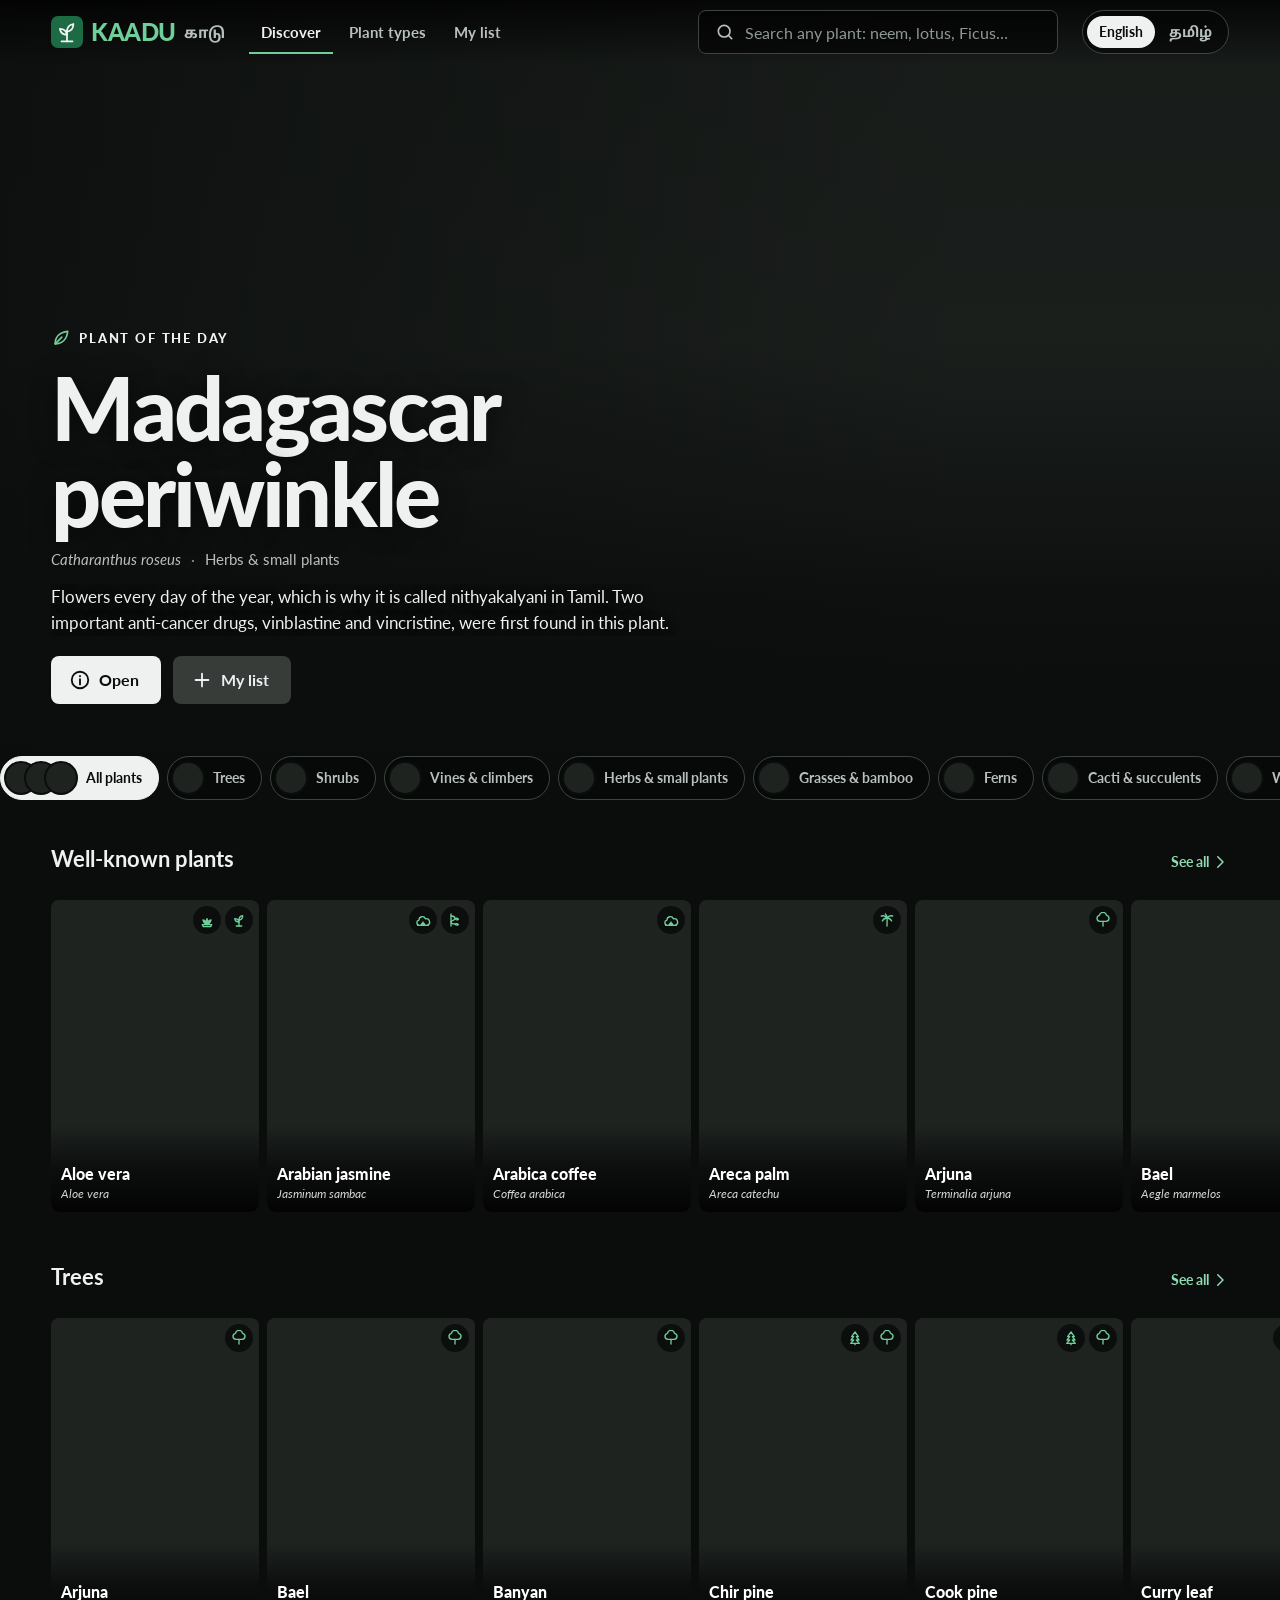
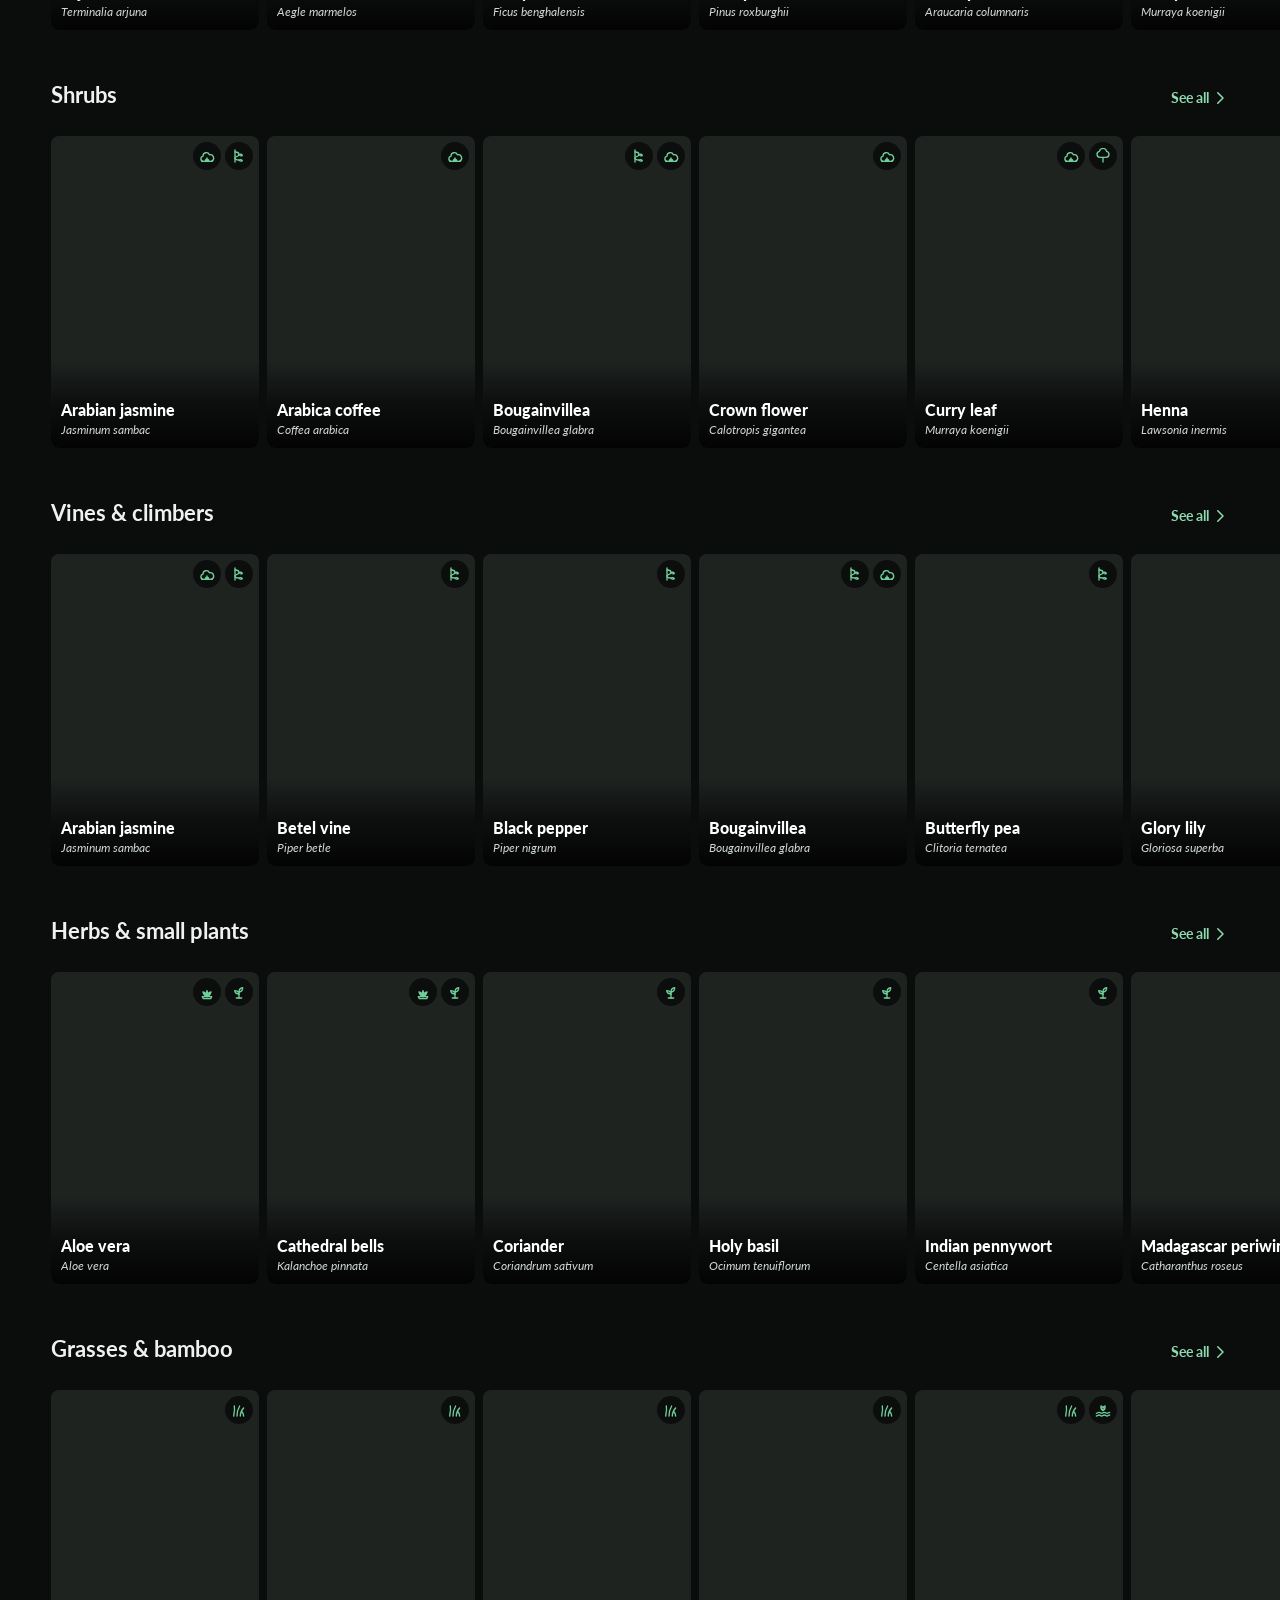
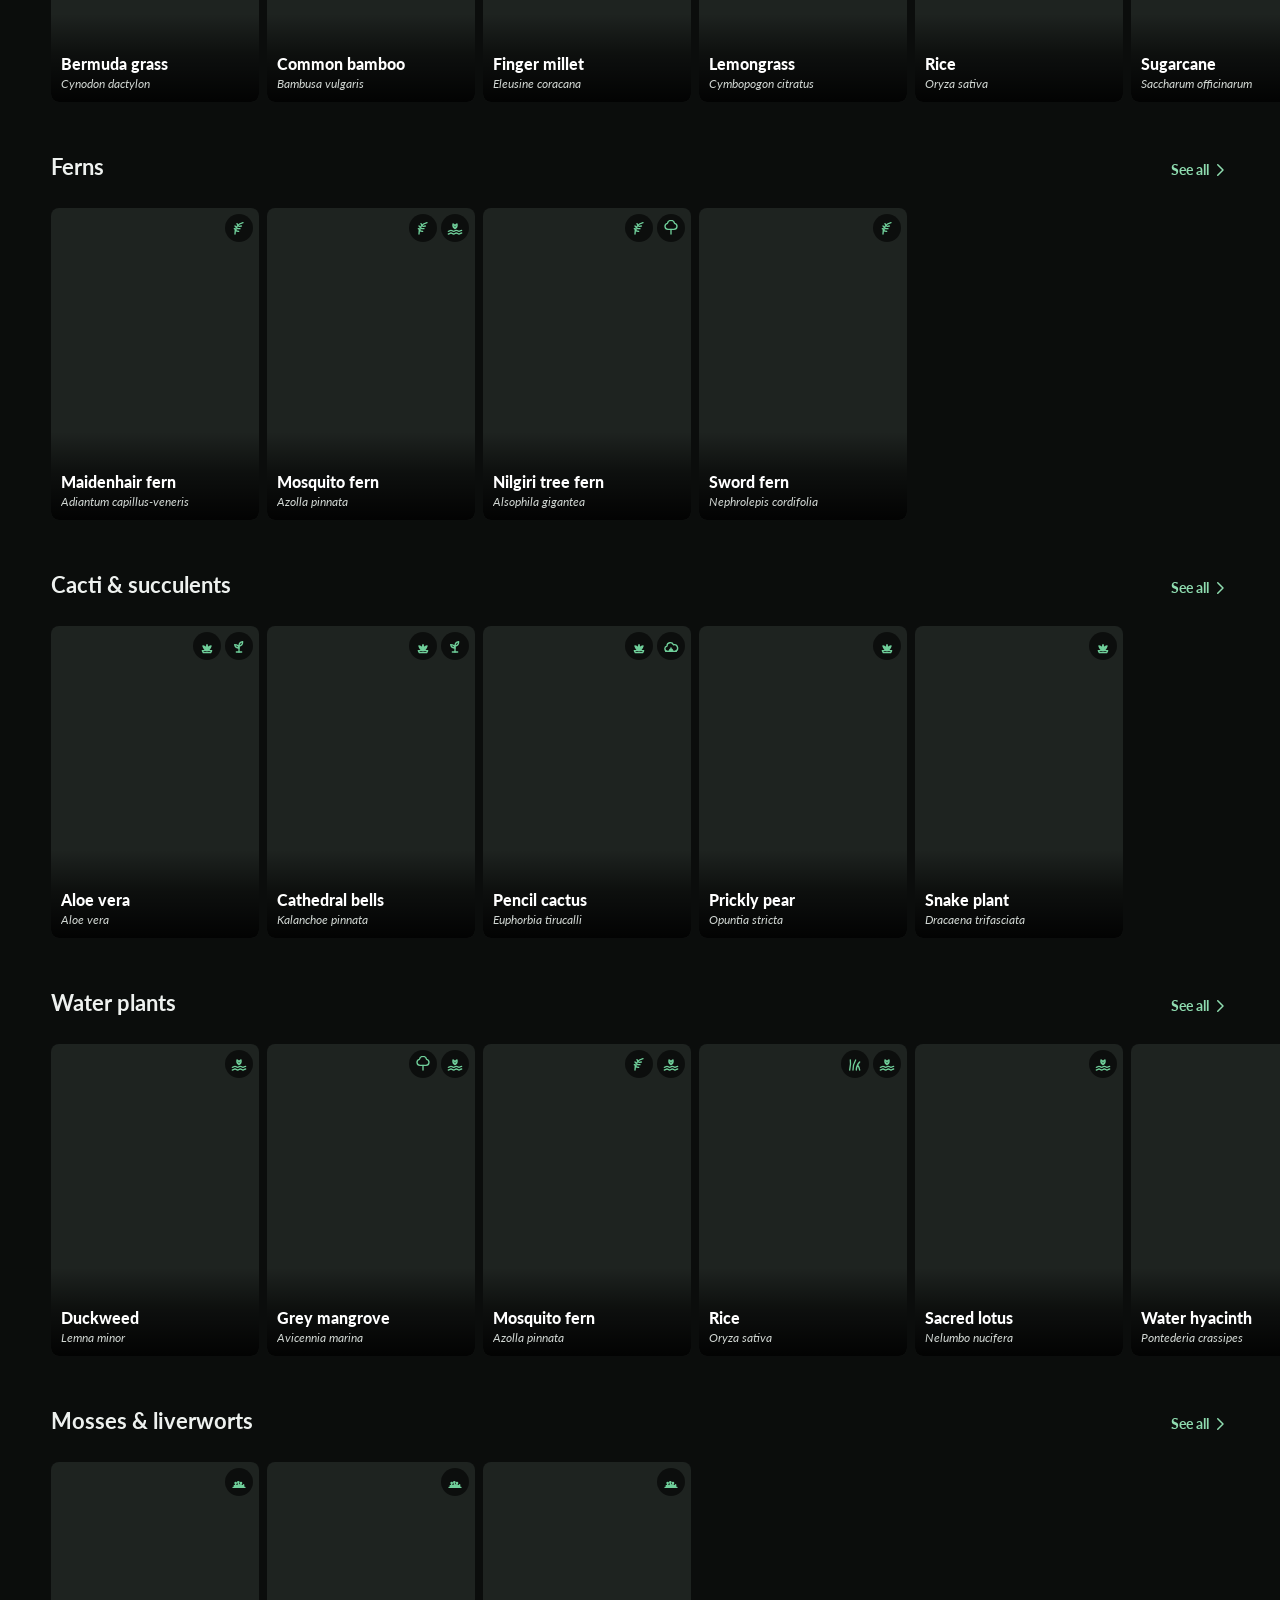
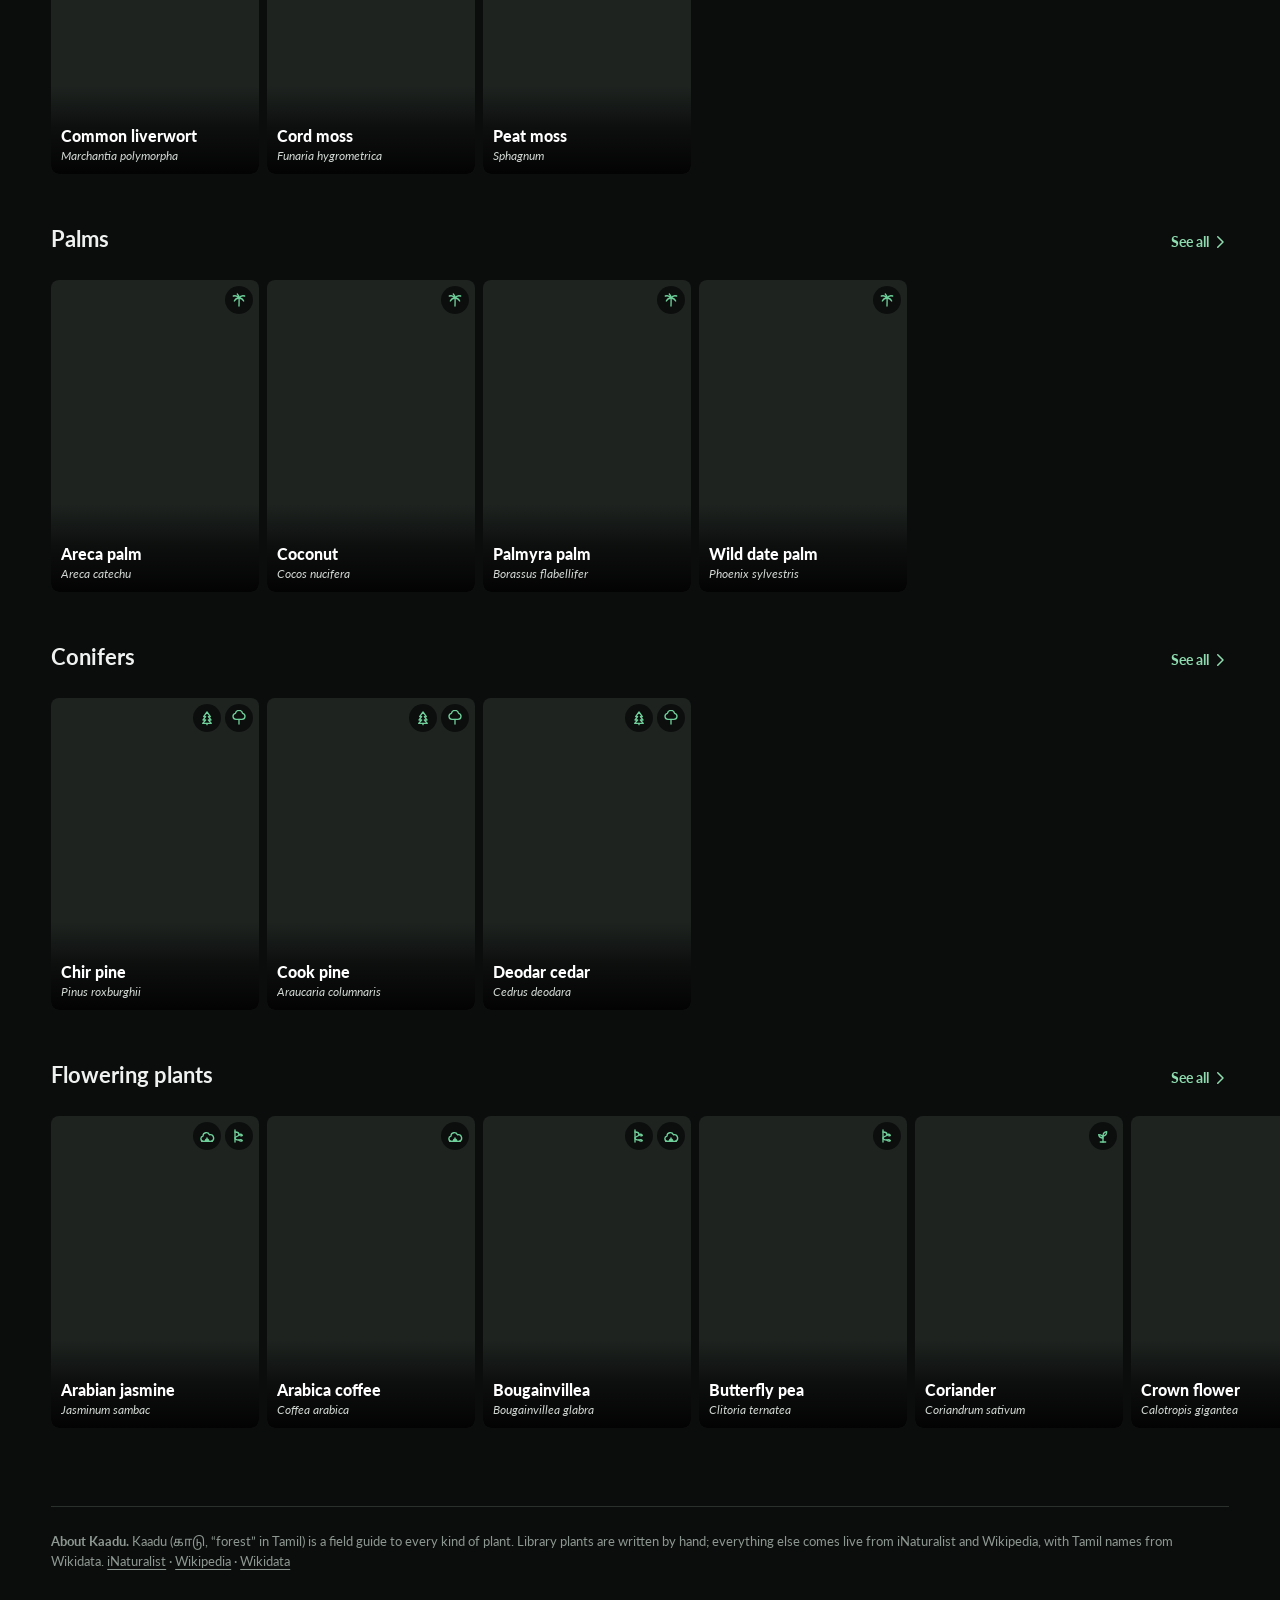
==== commit ad315370: "Streaming-style redesign: billboard hero, poster rows, Top 10, title-page plant view Co-Authored-By:" ====
--- a/index.html
+++ b/index.html
@@ -5,7 +5,7 @@
   <meta name="viewport" content="width=device-width, initial-scale=1, viewport-fit=cover" />
   <title>Kaadu · every kind of plant</title>
   <meta name="description" content="A field guide to every kind of plant — trees, shrubs, vines, herbs, grasses, ferns, succulents, water plants, mosses and palms — with real photos, in English and Tamil." />
-  <meta name="theme-color" content="#10131b" />
+  <meta name="theme-color" content="#0b0d0c" />
   <meta name="apple-mobile-web-app-capable" content="yes" />
   <meta name="mobile-web-app-capable" content="yes" />
   <meta name="apple-mobile-web-app-title" content="Kaadu" />
@@ -40,6 +40,9 @@
       <symbol id="i-hand" viewBox="0 0 24 24"><path d="M7 12V5.5a1.5 1.5 0 0 1 3 0V11M10 10V4a1.5 1.5 0 0 1 3 0v6M13 10V5a1.5 1.5 0 0 1 3 0v6M16 10.5a1.5 1.5 0 0 1 3 0V14a7 7 0 0 1-7 7h-1a6 6 0 0 1-5-2.7L3.5 14a1.5 1.5 0 0 1 2.4-1.8L7 13.5"/></symbol>
       <symbol id="i-eye" viewBox="0 0 24 24"><path d="M2 12s3.5-7 10-7 10 7 10 7-3.5 7-10 7S2 12 2 12z"/><circle cx="12" cy="12" r="3"/></symbol>
       <symbol id="i-book" viewBox="0 0 24 24"><path d="M12 6.5C10 5 7 4.5 3.5 5v13c3.5-.5 6.5 0 8.5 1.5 2-1.5 5-2 8.5-1.5V5c-3.5-.5-6.5 0-8.5 1.5zM12 6.5v13"/></symbol>
+      <symbol id="i-plus" viewBox="0 0 24 24"><path d="M12 5v14M5 12h14"/></symbol>
+      <symbol id="i-check" viewBox="0 0 24 24"><path d="m5 12.5 4.5 4.5L19 7.5"/></symbol>
+      <symbol id="i-info" viewBox="0 0 24 24"><circle cx="12" cy="12" r="9"/><path d="M12 11v6M12 7.5v.5"/></symbol>
       <symbol id="i-chev" viewBox="0 0 24 24"><path d="m6 9 6 6 6-6"/></symbol>
       <!-- growth forms -->
       <symbol id="f-tree" viewBox="0 0 24 24"><path d="M12 21v-7"/><path d="M7.5 14a4.5 4.5 0 0 1-.9-8.9A5.5 5.5 0 0 1 17.4 5.1 4.5 4.5 0 0 1 16.5 14z"/></symbol>
@@ -68,7 +71,7 @@
       <nav class="topnav" aria-label="Main">
         <a href="#/" data-tab="home" data-t="nav_home">Discover</a>
         <a href="#/types" data-tab="types" data-t="nav_groups">Plant types</a>
-        <a href="#/saved" data-tab="saved" data-t="nav_saved">Saved</a>
+        <a href="#/saved" data-tab="saved" data-t="my_list">My list</a>
       </nav>
       <form class="search" id="searchForm" role="search" autocomplete="off">
         <svg class="k-icon" aria-hidden="true"><use href="#i-search"/></svg>
@@ -85,7 +88,8 @@
   <nav class="tabbar" aria-label="Main">
     <a href="#/" data-tab="home"><svg class="k-icon" aria-hidden="true"><use href="#i-home"/></svg><span data-t="nav_home">Discover</span></a>
     <a href="#/types" data-tab="types"><svg class="k-icon" aria-hidden="true"><use href="#i-grid"/></svg><span data-t="nav_groups">Plant types</span></a>
-    <a href="#/saved" data-tab="saved"><svg class="k-icon" aria-hidden="true"><use href="#i-bookmark"/></svg><span data-t="nav_saved">Saved</span></a>
+    <a href="#/search" data-tab="search"><svg class="k-icon" aria-hidden="true"><use href="#i-search"/></svg><span data-t="nav_search">Search</span></a>
+    <a href="#/saved" data-tab="saved"><svg class="k-icon" aria-hidden="true"><use href="#i-bookmark"/></svg><span data-t="my_list">My list</span></a>
   </nav>
 
   <script type="module" src="app.js"></script>
--- a/styles.css
+++ b/styles.css
@@ -1,119 +1,155 @@
-/* Kaadu — built on Kolam (kolam/tokens.css + kolam/kolam.css). Per Kolam's rule, only the primary
-   colour family is overridden: a forest green, checked for WCAG AA in every theme. */
-:root:not([data-theme="dark"]):not([data-theme="contrast"]) {
-  --primary: #1d6b45; --primary-hover: #175a3a; --on-primary: #ffffff; --primary-soft: #e2f1e8; --primary-text: #1a6340;
+/* Kaadu — built on Kolam (kolam/tokens.css + kolam/kolam.css). A streaming-app layout: a full-bleed
+   billboard, then rows of poster cards that scroll sideways. Always dark; the primary colour is a forest
+   green and the dark surfaces are deepened to near-black. Colours are checked for WCAG AA. */
+:root[data-theme="dark"] {
+  --primary: #6fcf9a; --primary-hover: #8fdcb0; --on-primary: #04220f; --primary-soft: #12301f; --primary-text: #8fdcb0;
+  --bg: #0b0d0c; --surface: #161a18; --surface-sunken: #1e2320; --line: #2a302c; --line-strong: #3d4540;
+  --ink: #eef1ef; --ink-2: #b8c0bb; --ink-muted: #8e9892;
 }
-@media (prefers-color-scheme: dark) {
-  :root:not([data-theme="light"]):not([data-theme="contrast"]) {
-    --primary: #6fcf9a; --primary-hover: #8fdcb0; --on-primary: #04220f; --primary-soft: #0f2c1e; --primary-text: #8fdcb0;
-  }
-}
-:root[data-theme="dark"] { --primary: #6fcf9a; --primary-hover: #8fdcb0; --on-primary: #04220f; --primary-soft: #0f2c1e; --primary-text: #8fdcb0; }
-:root[data-theme="contrast"] { --primary: #0f4a2d; --primary-hover: #0a3620; --on-primary: #ffffff; --primary-soft: #e2f1e8; --primary-text: #0f4a2d; }
-
-:root { --tabbar-h: 64px; --top-h: 64px; --gutter: 16px; --maxw: 1200px; }
+
+:root { --tabbar-h: 64px; --top-h: 64px; --gutter: clamp(16px, 4vw, 56px); --maxw: 1680px; --card-w: clamp(124px, 31vw, 208px); }
 html { scroll-padding-top: calc(var(--top-h) + 16px); }
-body { background: var(--bg); color: var(--ink); min-height: 100vh; padding-bottom: calc(var(--tabbar-h) + env(safe-area-inset-bottom)); }
+body { background: var(--bg); color: var(--ink); min-height: 100vh; overflow-x: clip; padding-bottom: calc(var(--tabbar-h) + env(safe-area-inset-bottom)); }
 img { display: block; max-width: 100%; }
 button { font: inherit; color: inherit; }
 a { color: inherit; text-decoration: none; }
+.visually-hidden { position: absolute; width: 1px; height: 1px; overflow: hidden; clip: rect(0 0 0 0); white-space: nowrap; }
 .skip { position: absolute; left: 8px; top: -60px; z-index: 50; padding: 8px 16px; background: var(--surface); border-radius: var(--radius-sm); box-shadow: var(--shadow-2); }
 .skip:focus { top: 8px; }
 main { max-width: var(--maxw); margin: 0 auto; padding: 24px var(--gutter) 48px; outline: 0; }
-
-/* ---------- Header ---------- */
-.top { position: sticky; top: 0; z-index: 20; background: color-mix(in srgb, var(--bg) 88%, transparent); backdrop-filter: saturate(1.4) blur(12px); -webkit-backdrop-filter: saturate(1.4) blur(12px); border-bottom: 1px solid var(--line); padding-top: env(safe-area-inset-top); }
+.hero-page main { padding-top: 0; }
+
+/* ---------- Header: see-through over the billboard, solid once scrolled ---------- */
+.top { position: sticky; top: 0; z-index: 20; padding-top: env(safe-area-inset-top); background: linear-gradient(to bottom, rgb(0 0 0 / .75), rgb(0 0 0 / 0)); transition: background-color var(--duration-base); }
+.top.solid { background: var(--bg); box-shadow: 0 1px 0 var(--line); }
 .top-inner { max-width: var(--maxw); margin: 0 auto; padding: 8px var(--gutter); display: grid; grid-template-columns: auto 1fr auto; grid-template-areas: "brand . lang" "search search search"; gap: 8px 16px; align-items: center; }
 .brand { grid-area: brand; display: flex; align-items: center; gap: 8px; min-height: 48px; }
-.brand-name { font: 900 22px/1 var(--font-display); letter-spacing: -.02em; }
-.brand-ta { font: 700 15px/1 var(--font-sans); color: var(--primary-text); }
+.brand-name { font: 900 24px/1 var(--font-display); letter-spacing: -.02em; color: var(--primary); text-transform: uppercase; }
+.brand-ta { font: 700 15px/1 var(--font-sans); color: var(--ink-2); }
 .topnav { display: none; }
-.search { grid-area: search; display: flex; align-items: center; gap: 8px; height: 48px; padding: 0 16px; background: var(--surface); border: 1.5px solid var(--line-strong); border-radius: var(--radius-md); }
-.search .k-icon { color: var(--ink-muted); width: 20px; height: 20px; }
-.search:focus-within { border-color: var(--focus); outline: 2px solid var(--focus); outline-offset: 1px; }
+.search { grid-area: search; display: none; align-items: center; gap: 8px; height: 48px; padding: 0 16px; background: rgb(0 0 0 / .55); border: 1.5px solid var(--line-strong); border-radius: var(--radius-sm); }
+.search-page .search { display: flex; }
+.search .k-icon { color: var(--ink-2); width: 20px; height: 20px; }
+.search:focus-within { border-color: var(--ink); outline: 2px solid var(--focus); outline-offset: 1px; }
 .search input { flex: 1; min-width: 0; border: 0; outline: 0; background: transparent; color: var(--ink); font: 400 16px var(--font-sans); height: 100%; }
 .search input::placeholder { color: var(--ink-muted); }
-.langswitch { grid-area: lang; display: inline-flex; padding: 4px; gap: 2px; border: 1.5px solid var(--line-strong); border-radius: var(--radius-pill); background: var(--surface); cursor: pointer; min-height: 48px; align-items: center; }
+.langswitch { grid-area: lang; display: inline-flex; padding: 4px; gap: 2px; border: 1.5px solid var(--line-strong); border-radius: var(--radius-pill); background: rgb(0 0 0 / .45); cursor: pointer; min-height: 44px; align-items: center; }
 .langswitch .opt { padding: 6px 12px; border-radius: var(--radius-pill); font: 700 14px/20px var(--font-sans); color: var(--ink-2); white-space: nowrap; }
-.langswitch[aria-checked="false"] .opt[data-l="en"], .langswitch[aria-checked="true"] .opt[data-l="ta"] { background: var(--primary); color: var(--on-primary); }
+.langswitch[aria-checked="false"] .opt[data-l="en"], .langswitch[aria-checked="true"] .opt[data-l="ta"] { background: var(--ink); color: var(--bg); }
 @media (min-width: 900px) {
-  .top-inner { grid-template-columns: auto auto 1fr auto; grid-template-areas: "brand nav search lang"; }
+  .top-inner { grid-template-columns: auto auto 1fr auto; grid-template-areas: "brand nav search lang"; gap: 8px 24px; }
   .topnav { grid-area: nav; display: flex; gap: 4px; }
-  .topnav a { padding: 10px 14px; border-radius: var(--radius-sm); color: var(--ink-2); font-weight: 700; font-size: 15px; white-space: nowrap; }
-  .topnav a:hover { background: var(--surface-sunken); color: var(--ink); }
-  .topnav a[aria-current="page"] { background: var(--primary-soft); color: var(--primary-text); }
-  .search { max-width: 520px; justify-self: end; width: 100%; }
+  .topnav a { padding: 10px 12px; color: var(--ink-2); font-weight: 700; font-size: 15px; white-space: nowrap; border-radius: var(--radius-sm); }
+  .topnav a:hover { color: var(--ink); }
+  .topnav a[aria-current="page"] { color: var(--ink); box-shadow: inset 0 -2px 0 var(--primary); border-radius: 0; }
+  .search { display: flex; max-width: 360px; justify-self: end; width: 100%; height: 44px; }
   body { padding-bottom: 0; }
   .tabbar { display: none !important; }
 }
 
 /* ---------- Bottom tab bar (phone) ---------- */
-.tabbar { position: fixed; z-index: 20; left: 0; right: 0; bottom: 0; height: calc(var(--tabbar-h) + env(safe-area-inset-bottom)); padding-bottom: env(safe-area-inset-bottom); display: grid; grid-template-columns: repeat(3, 1fr); background: color-mix(in srgb, var(--surface) 94%, transparent); backdrop-filter: blur(12px); -webkit-backdrop-filter: blur(12px); border-top: 1px solid var(--line); }
-.tabbar a { display: flex; flex-direction: column; align-items: center; justify-content: center; gap: 2px; font: 700 12px/16px var(--font-sans); color: var(--ink-2); }
-.tabbar a[aria-current="page"] { color: var(--primary-text); }
-.tabbar a[aria-current="page"] .k-icon { background: var(--primary-soft); border-radius: var(--radius-pill); width: 56px; padding: 2px 16px; box-sizing: content-box; margin: -2px -16px; }
+.tabbar { position: fixed; z-index: 20; left: 0; right: 0; bottom: 0; height: calc(var(--tabbar-h) + env(safe-area-inset-bottom)); padding-bottom: env(safe-area-inset-bottom); display: grid; grid-template-columns: repeat(4, 1fr); background: rgb(11 13 12 / .94); backdrop-filter: blur(12px); -webkit-backdrop-filter: blur(12px); border-top: 1px solid var(--line); }
+.tabbar a { display: flex; flex-direction: column; align-items: center; justify-content: center; gap: 2px; font: 700 12px/16px var(--font-sans); color: var(--ink-muted); }
+.tabbar a span { white-space: nowrap; }
+html:lang(ta) .tabbar a { font-size: 11px; letter-spacing: -.01em; }
+.tabbar a[aria-current="page"] { color: var(--ink); }
+.tabbar a[aria-current="page"] .k-icon { color: var(--primary); }
 
 /* ---------- Type ---------- */
 .eyebrow { display: block; font: 700 12px/16px var(--font-sans); letter-spacing: .08em; text-transform: uppercase; color: var(--ink-muted); }
 :lang(ta) .eyebrow, .eyebrow:lang(ta) { letter-spacing: 0; text-transform: none; font-size: 13px; }
-.h-display { font: 900 clamp(32px, 6vw, 48px)/1.1 var(--font-display); letter-spacing: -.02em; margin: 4px 0 0; }
-.h-display:lang(ta) { font-size: clamp(26px, 5vw, 40px); line-height: 1.4; letter-spacing: 0; }
-.h-section { font: 700 22px/28px var(--font-display); margin: 0; }
+.h-display { font: 900 clamp(30px, 5vw, 48px)/1.1 var(--font-display); letter-spacing: -.02em; margin: 4px 0 0; }
+.h-display:lang(ta) { font-size: clamp(26px, 4.5vw, 40px); line-height: 1.4; letter-spacing: 0; }
 .lede { color: var(--ink-2); font-size: 17px; line-height: 26px; margin: 8px 0 0; max-width: 62ch; }
-.note { color: var(--ink-2); font-size: 14px; line-height: 20px; margin: 8px 0 0; max-width: 72ch; }
-.page-head { margin: 8px 0 24px; }
+.note { color: var(--ink-2); font-size: 14px; line-height: 20px; margin: 6px 0 0; max-width: 72ch; }
+.page-head { margin: 16px 0 24px; }
 .section-head { display: flex; justify-content: space-between; align-items: flex-end; gap: 16px; margin: 40px 0 16px; flex-wrap: wrap; }
-
-/* ---------- Featured ---------- */
-.feature { display: grid; background: var(--surface); border: 1px solid var(--line); border-radius: var(--radius-xl); overflow: hidden; box-shadow: var(--shadow-1); }
-.feature-img { position: relative; aspect-ratio: 16 / 10; background: var(--surface-sunken); overflow: hidden; }
-.feature-img img { width: 100%; height: 100%; object-fit: cover; }
-.feature-body { padding: 24px; display: flex; flex-direction: column; justify-content: center; }
-.feature-body .sci { margin-top: 4px; }
-.feature-body p { color: var(--ink-2); margin: 16px 0 24px; max-width: 54ch; }
-@media (min-width: 760px) { .feature { grid-template-columns: 1.25fr 1fr; } .feature-img { aspect-ratio: auto; min-height: 380px; } .feature-body { padding: 40px; } }
-.sci { font-style: italic; color: var(--ink-2); }
-
-/* ---------- Suggestions (prompt-suggestion pattern) ---------- */
-.suggest { display: flex; flex-wrap: wrap; gap: 8px; align-items: center; margin: 16px 0 0; }
-.suggest .lbl { font: 700 14px/20px var(--font-sans); color: var(--ink-muted); margin-right: 4px; }
-.suggest a { display: inline-flex; align-items: center; min-height: 36px; padding: 0 14px; border-radius: var(--radius-pill); border: 1px solid var(--line-strong); font-size: 14px; color: var(--ink); background: var(--surface); }
-.suggest a:hover { background: var(--primary-soft); border-color: var(--primary); color: var(--primary-text); }
+.sci { font-style: italic; }
+
+/* ---------- Billboard ---------- */
+.hero { position: relative; display: flex; align-items: flex-end; min-height: min(86vh, 760px); width: 100vw; margin: calc(-1 * var(--top-h)) 0 0 calc(50% - 50vw); background: var(--surface-sunken); isolation: isolate; }
+.hero.skeleton { min-height: min(70vh, 620px); }
+.hero-bg { position: absolute; inset: 0; z-index: -1; overflow: hidden; }
+.hero-bg img { width: 100%; height: 100%; object-fit: cover; opacity: 0; transition: opacity var(--duration-slow); }
+.hero-bg img.loaded { opacity: 1; }
+.hero-bg::after { content: ""; position: absolute; inset: 0; background:
+  linear-gradient(to top, var(--bg) 0%, rgb(11 13 12 / .85) 22%, rgb(11 13 12 / .2) 55%, rgb(11 13 12 / .35) 100%),
+  linear-gradient(to right, rgb(11 13 12 / .8) 0%, rgb(11 13 12 / .25) 50%, transparent 75%); }
+.hero-body { width: 100%; max-width: var(--maxw); margin: 0 auto; padding: 0 var(--gutter) 32px; }
+.hero-body > * { max-width: 640px; }
+.hero-tag { display: inline-flex; align-items: center; gap: 8px; font: 900 13px/16px var(--font-sans); letter-spacing: .14em; text-transform: uppercase; color: var(--ink); }
+.hero-tag .k-icon { width: 20px; height: 20px; color: var(--primary); }
+.hero-tag :lang(ta) { letter-spacing: 0; text-transform: none; font-size: 14px; }
+.hero-title { margin: 10px 0 0; font: 900 clamp(40px, 7.5vw, 88px)/.98 var(--font-display); letter-spacing: -.03em; text-shadow: 0 2px 24px rgb(0 0 0 / .5); overflow-wrap: anywhere; }
+.hero-title:lang(ta) { font-size: clamp(32px, 6vw, 64px); line-height: 1.3; letter-spacing: 0; }
+.hero-meta { display: flex; flex-wrap: wrap; align-items: center; gap: 4px 0; margin-top: 12px; color: var(--ink-2); font-size: 15px; line-height: 22px; }
+.hero-meta > * + *::before { content: "·"; margin: 0 10px; color: var(--ink-muted); font-style: normal; }
+.hero-text { margin: 14px 0 0; font-size: 17px; line-height: 26px; color: var(--ink); text-shadow: 0 1px 12px rgb(0 0 0 / .6); display: -webkit-box; -webkit-line-clamp: 3; -webkit-box-orient: vertical; overflow: hidden; }
+.hero-btns { display: flex; flex-wrap: wrap; gap: 12px; margin-top: 20px; }
+.hbtn { display: inline-flex; align-items: center; gap: 8px; min-height: 48px; padding: 0 22px 0 18px; border: 0; border-radius: var(--radius-sm); font: 700 16px/1 var(--font-sans); cursor: pointer; }
+.hbtn .k-icon { width: 22px; height: 22px; }
+.hbtn-primary { background: var(--ink); color: var(--bg); }
+.hbtn-primary:hover { background: #ffffffd9; }
+.hbtn-ghost { background: rgb(110 118 114 / .45); color: var(--ink); backdrop-filter: blur(6px); -webkit-backdrop-filter: blur(6px); }
+.hbtn-ghost:hover { background: rgb(110 118 114 / .65); }
+.hbtn-ghost[aria-pressed="true"] .k-icon { color: var(--primary); }
+.hbtn:focus-visible { outline: 3px solid var(--focus); outline-offset: 2px; }
+@media (min-width: 900px) { .hero-body { padding-bottom: 56px; } }
+.under-hero { position: relative; margin-top: -8px; }
 
 /* ---------- Group chips ---------- */
-.chips { display: flex; gap: 8px; overflow-x: auto; padding: 4px 2px 12px; margin: 0 calc(-1 * var(--gutter)); padding-inline: var(--gutter); scrollbar-width: thin; scroll-snap-type: x proximity; }
-.chip { flex: none; scroll-snap-align: start; display: inline-flex; align-items: center; gap: 8px; min-height: 48px; padding: 4px 16px 4px 4px; border-radius: var(--radius-pill); border: 1.5px solid var(--line); background: var(--surface); font: 700 14px/20px var(--font-sans); color: var(--ink-2); white-space: nowrap; }
-.chip:hover { border-color: var(--line-strong); color: var(--ink); }
-.chip[aria-current="true"] { background: var(--primary); border-color: var(--primary); color: var(--on-primary); }
+.chips { display: flex; gap: 8px; overflow-x: auto; padding: 4px var(--gutter) 8px; margin: 0 calc(-1 * var(--gutter)); scrollbar-width: none; scroll-snap-type: x proximity; }
+.chips::-webkit-scrollbar { display: none; }
+.chip { flex: none; scroll-snap-align: start; display: inline-flex; align-items: center; gap: 8px; min-height: 44px; padding: 3px 16px 3px 3px; border-radius: var(--radius-pill); border: 1.5px solid var(--line-strong); background: rgb(0 0 0 / .35); font: 700 14px/20px var(--font-sans); color: var(--ink-2); white-space: nowrap; }
+.chip:hover { border-color: var(--ink-2); color: var(--ink); }
+.chip[aria-current="true"] { background: var(--ink); border-color: var(--ink); color: var(--bg); }
 .chip .pics { display: flex; }
-.chip .pics img, .chip .pics .ph { width: 36px; height: 36px; border-radius: 50%; object-fit: cover; background: var(--surface-sunken); border: 2px solid var(--surface); }
+.chip .pics img, .chip .pics .ph { width: 34px; height: 34px; border-radius: 50%; object-fit: cover; background: var(--surface-sunken); border: 2px solid var(--bg); }
 .chip .pics > * + * { margin-left: -14px; }
-.chip[aria-current="true"] .pics img { border-color: var(--primary); }
-.chip .n { font: 400 13px var(--font-mono); opacity: .8; }
-
-/* ---------- Scope switch ---------- */
-.seg { display: inline-flex; padding: 4px; gap: 2px; border-radius: var(--radius-md); background: var(--surface-sunken); }
-.seg button { border: 0; background: transparent; min-height: 40px; padding: 0 16px; border-radius: var(--radius-sm); font: 700 14px/20px var(--font-sans); color: var(--ink-2); cursor: pointer; }
-.seg button[aria-pressed="true"] { background: var(--surface); color: var(--ink); box-shadow: var(--shadow-1); }
-
-/* ---------- Cards ---------- */
-.grid { display: grid; grid-template-columns: repeat(2, minmax(0, 1fr)); gap: 16px 12px; }
-@media (min-width: 640px) { .grid { grid-template-columns: repeat(3, minmax(0, 1fr)); gap: 24px 16px; } }
-@media (min-width: 1000px) { .grid { grid-template-columns: repeat(4, minmax(0, 1fr)); } }
-.card { display: flex; flex-direction: column; min-width: 0; border-radius: var(--radius-lg); }
-.card-img { position: relative; aspect-ratio: 4 / 5; border-radius: var(--radius-lg); overflow: hidden; background: var(--surface-sunken); }
+
+/* ---------- Rows ---------- */
+.row { margin-top: 32px; }
+.row-head { display: flex; align-items: baseline; justify-content: space-between; gap: 16px; margin-bottom: 10px; }
+.row-title { margin: 0; font: 700 clamp(18px, 2vw, 22px)/1.3 var(--font-display); }
+.see-all { display: inline-flex; align-items: center; gap: 2px; min-height: 44px; font: 700 14px/20px var(--font-sans); color: var(--primary-text); white-space: nowrap; }
+.see-all .k-icon { width: 18px; height: 18px; }
+.see-all:hover { color: var(--ink); }
+.rail-wrap { position: relative; margin: 0 calc(-1 * var(--gutter)); }
+.rail { display: flex; gap: 8px; overflow-x: auto; scroll-snap-type: x proximity; scroll-padding-inline: var(--gutter); padding: 6px var(--gutter) 14px; scrollbar-width: none; }
+.rail::-webkit-scrollbar { display: none; }
+.rail > * { flex: 0 0 var(--card-w); scroll-snap-align: start; }
+.rail-btn { position: absolute; z-index: 3; top: 6px; bottom: 14px; width: calc(var(--gutter) - 4px); min-width: 44px; display: none; place-items: center; border: 0; background: rgb(11 13 12 / .6); color: var(--ink); cursor: pointer; opacity: 0; transition: opacity var(--duration-base); }
+.rail-btn[data-dir="-1"] { left: 0; border-radius: 0 var(--radius-sm) var(--radius-sm) 0; }
+.rail-btn[data-dir="1"] { right: 0; border-radius: var(--radius-sm) 0 0 var(--radius-sm); }
+.rail-btn .k-icon { width: 32px; height: 32px; }
+.rail-btn:focus-visible { opacity: 1; outline: 2px solid var(--focus); }
+@media (hover: hover) and (pointer: fine) { .rail-btn { display: grid; } .rail-wrap:hover .rail-btn { opacity: 1; } }
+
+/* Top 10: big outlined numbers tucked behind each poster */
+.rail-top > * { flex-basis: calc(var(--card-w) * 1.55); }
+.top-item { display: flex; align-items: flex-end; }
+.rank { flex: none; width: 46%; margin-right: -10%; font: 900 calc(var(--card-w) * 1.02)/.78 var(--font-display); letter-spacing: -.1em; text-align: right; color: var(--bg); -webkit-text-stroke: 4px #7f8a84; paint-order: stroke fill; user-select: none; }
+.top-item .card { flex: 1; min-width: 0; position: relative; z-index: 1; }
+
+/* ---------- Poster cards ---------- */
+.grid { display: grid; grid-template-columns: repeat(auto-fill, minmax(min(var(--card-w), 30%), 1fr)); gap: 16px 8px; }
+.card { display: block; min-width: 0; border-radius: var(--radius-sm); }
+.card-img { position: relative; aspect-ratio: 2 / 3; border-radius: var(--radius-sm); overflow: hidden; background: var(--surface-sunken); }
 .card-img img { width: 100%; height: 100%; object-fit: cover; opacity: 0; transition: opacity var(--duration-slow), transform var(--duration-slow); }
 .card-img img.loaded { opacity: 1; }
-.card:hover .card-img img { transform: scale(1.03); }
-.card-forms { position: absolute; left: 8px; bottom: 8px; display: flex; gap: 4px; }
-.card-forms span { display: grid; place-items: center; width: 32px; height: 32px; border-radius: 50%; background: color-mix(in srgb, var(--surface) 90%, transparent); color: var(--primary-text); }
-.card-forms .k-icon { width: 18px; height: 18px; }
-.card-meta { padding: 8px 2px 0; }
-.card-name { margin: 0; font: 700 16px/22px var(--font-sans); overflow-wrap: anywhere; }
-.card-name:lang(ta) { font-size: 15px; line-height: 24px; }
-.card-sub { font-size: 13px; line-height: 18px; color: var(--ink-2); font-style: italic; overflow: hidden; text-overflow: ellipsis; white-space: nowrap; }
-.card:focus-visible { outline: 2px solid var(--focus); outline-offset: 4px; }
-.lib-tag { position: absolute; top: 8px; left: 8px; }
+.card-cap { position: absolute; inset: auto 0 0; padding: 40px 10px 10px; background: linear-gradient(to top, rgb(0 0 0 / .92), rgb(0 0 0 / .55) 55%, transparent); }
+.card-name { margin: 0; font: 900 16px/20px var(--font-display); color: #fff; overflow-wrap: anywhere; display: -webkit-box; -webkit-line-clamp: 2; -webkit-box-orient: vertical; overflow: hidden; }
+.card-name:lang(ta) { font-size: 15px; line-height: 23px; font-weight: 700; }
+.card-sub { margin-top: 2px; font-size: 12px; line-height: 16px; color: #d0d6d2; font-style: italic; overflow: hidden; text-overflow: ellipsis; white-space: nowrap; }
+.card-forms { position: absolute; right: 6px; top: 6px; display: flex; gap: 4px; }
+.card-forms span { display: grid; place-items: center; width: 28px; height: 28px; border-radius: 50%; background: rgb(0 0 0 / .6); color: var(--primary); }
+.card-forms .k-icon { width: 16px; height: 16px; }
+@media (hover: hover) and (prefers-reduced-motion: no-preference) {
+  .card { transition: transform var(--duration-base) ease-out; }
+  .card:hover { transform: scale(1.05); position: relative; z-index: 2; }
+  .card:hover .card-img { box-shadow: 0 12px 32px rgb(0 0 0 / .7); }
+}
+.card:focus-visible { outline: 3px solid var(--ink); outline-offset: 2px; }
 
 /* Skeleton shimmer (loader pattern) */
 .skeleton { background: linear-gradient(100deg, var(--surface-sunken) 30%, color-mix(in srgb, var(--surface-sunken) 60%, var(--surface)) 50%, var(--surface-sunken) 70%); background-size: 300% 100%; }
@@ -121,68 +157,70 @@
 @keyframes shimmer { from { background-position: 100% 0; } to { background-position: 0 0; } }
 .sk-line { height: 14px; border-radius: 6px; margin-top: 10px; width: 70%; }
 
+/* ---------- Scope switch ---------- */
+.seg { display: inline-flex; padding: 4px; gap: 2px; border-radius: var(--radius-sm); background: var(--surface); border: 1px solid var(--line); }
+.seg button { border: 0; background: transparent; min-height: 40px; padding: 0 16px; border-radius: 6px; font: 700 14px/20px var(--font-sans); color: var(--ink-2); cursor: pointer; }
+.seg button[aria-pressed="true"] { background: var(--ink); color: var(--bg); }
+
 .more { min-height: 64px; display: grid; place-items: center; padding: 24px 0; color: var(--ink-2); text-align: center; }
 .spinner { width: 28px; height: 28px; border-radius: 50%; border: 3px solid var(--line); border-top-color: var(--primary); }
 @media (prefers-reduced-motion: no-preference) { .spinner { animation: spin .8s linear infinite; } }
 @keyframes spin { to { transform: rotate(360deg); } }
-.empty { padding: 40px 16px; text-align: center; color: var(--ink-2); border: 1px dashed var(--line-strong); border-radius: var(--radius-lg); }
+.empty { padding: 40px 16px; text-align: center; color: var(--ink-2); border: 1px dashed var(--line-strong); border-radius: var(--radius-md); }
 .empty b { display: block; color: var(--ink); font-size: 18px; margin-bottom: 4px; }
 
-/* ---------- Plant types ---------- */
-.types { display: grid; grid-template-columns: 1fr; gap: 12px; }
-@media (min-width: 640px) { .types { grid-template-columns: repeat(2, 1fr); gap: 16px; } }
-@media (min-width: 1000px) { .types { grid-template-columns: repeat(3, 1fr); } }
-.type { display: grid; grid-template-columns: 96px 1fr; gap: 16px; align-items: center; padding: 12px; border-radius: var(--radius-lg); background: var(--surface); border: 1px solid var(--line); }
-.type:hover { border-color: var(--line-strong); box-shadow: var(--shadow-2); }
-.type-img { position: relative; width: 96px; height: 96px; border-radius: var(--radius-md); overflow: hidden; background: var(--surface-sunken); }
-.type-img img { width: 100%; height: 100%; object-fit: cover; }
-.type h2 { display: flex; align-items: center; gap: 8px; margin: 0; font: 700 17px/24px var(--font-sans); }
-.type h2 .k-icon { color: var(--primary-text); width: 20px; height: 20px; }
-.type p { margin: 4px 0 0; font-size: 14px; line-height: 20px; color: var(--ink-2); }
-.type .count { margin-top: 6px; font: 400 12px/16px var(--font-mono); color: var(--ink-muted); }
-
-/* ---------- Detail ---------- */
-.dbar { position: sticky; top: var(--top-h); z-index: 10; display: flex; align-items: center; justify-content: space-between; gap: 8px; margin: -8px calc(-1 * var(--gutter)) 16px; padding: 8px var(--gutter); background: color-mix(in srgb, var(--bg) 92%, transparent); backdrop-filter: blur(8px); -webkit-backdrop-filter: blur(8px); }
-.crumb { display: inline-flex; align-items: center; gap: 4px; min-height: 48px; padding: 0 16px 0 8px; border-radius: var(--radius-pill); font-weight: 700; color: var(--ink-2); }
-.crumb:hover { background: var(--surface-sunken); color: var(--ink); }
-.pn { display: flex; gap: 4px; }
-.pn a, .pn span { display: grid; place-items: center; width: 48px; height: 48px; border-radius: 50%; border: 1px solid var(--line); background: var(--surface); }
-.pn a:hover { border-color: var(--line-strong); }
+/* ---------- Suggestions (prompt-suggestion pattern) ---------- */
+.suggest { display: flex; flex-wrap: wrap; gap: 8px; margin-top: 16px; }
+.suggest a { display: inline-flex; align-items: center; min-height: 40px; padding: 0 16px; border-radius: var(--radius-pill); border: 1.5px solid var(--line-strong); font-size: 15px; font-weight: 700; color: var(--ink); }
+.suggest a:hover { background: var(--ink); color: var(--bg); border-color: var(--ink); }
+
+/* ---------- Plant types: landscape tiles with the name over the photo ---------- */
+.types { display: grid; grid-template-columns: repeat(auto-fill, minmax(min(300px, 100%), 1fr)); gap: 12px; }
+.type { position: relative; display: flex; align-items: flex-end; aspect-ratio: 16 / 9; border-radius: var(--radius-md); overflow: hidden; background: var(--surface-sunken); isolation: isolate; }
+.type-img { position: absolute; inset: 0; z-index: -1; }
+.type-img img { width: 100%; height: 100%; object-fit: cover; transition: transform var(--duration-slow); }
+.type::after { content: ""; position: absolute; inset: 0; z-index: -1; background: linear-gradient(to top, rgb(0 0 0 / .9), rgb(0 0 0 / .35) 60%, rgb(0 0 0 / .1)); }
+.type:hover .type-img img { transform: scale(1.04); }
+.type:focus-visible { outline: 3px solid var(--ink); outline-offset: 2px; }
+.type-cap { padding: 16px; }
+.type h2 { display: flex; align-items: center; gap: 8px; margin: 0; font: 900 20px/26px var(--font-display); color: #fff; }
+.type h2 .k-icon { color: var(--primary); width: 22px; height: 22px; }
+.type p { margin: 4px 0 0; font-size: 14px; line-height: 20px; color: #d5dbd7; display: -webkit-box; -webkit-line-clamp: 2; -webkit-box-orient: vertical; overflow: hidden; }
+.type .count { margin-top: 6px; font: 400 12px/16px var(--font-mono); color: #b8c0bb; }
+
+/* ---------- Plant page ---------- */
+.dbar { position: sticky; top: var(--top-h); z-index: 15; height: 0; display: flex; align-items: flex-start; justify-content: space-between; gap: 8px; margin: 0 calc(-1 * var(--gutter)); padding: 8px var(--gutter) 0; }
+.crumb, .pn a, .pn span { background: rgb(0 0 0 / .55); backdrop-filter: blur(8px); -webkit-backdrop-filter: blur(8px); }
+.crumb { display: inline-flex; align-items: center; gap: 4px; min-height: 44px; padding: 0 16px 0 8px; border-radius: var(--radius-pill); font-weight: 700; color: var(--ink); }
+.crumb:hover { background: rgb(0 0 0 / .8); }
+.pn { display: flex; gap: 6px; }
+.pn a, .pn span { display: grid; place-items: center; width: 44px; height: 44px; border-radius: 50%; }
+.pn a:hover { background: rgb(0 0 0 / .8); }
 .pn span { opacity: .4; }
-.detail { display: grid; gap: 24px; }
-@media (min-width: 900px) { .detail { grid-template-columns: 1.1fr 1fr; gap: 40px; align-items: start; } .gallery { position: sticky; top: calc(var(--top-h) + 80px); } }
-.slides { display: flex; overflow-x: auto; scroll-snap-type: x mandatory; border-radius: var(--radius-xl); aspect-ratio: 4 / 3; background: var(--surface-sunken); scrollbar-width: none; }
-.slides::-webkit-scrollbar { display: none; }
-.slide { flex: 0 0 100%; scroll-snap-align: center; position: relative; margin: 0; }
-.slide img { width: 100%; height: 100%; object-fit: cover; }
-.slide figcaption { position: absolute; left: 8px; bottom: 8px; max-width: calc(100% - 16px); padding: 2px 8px; border-radius: var(--radius-xs); font-size: 11px; line-height: 16px; color: #fff; background: #000000a6; overflow: hidden; text-overflow: ellipsis; white-space: nowrap; }
-.dots { display: flex; justify-content: center; gap: 6px; margin-top: 12px; }
-.dots button { width: 8px; height: 8px; padding: 0; border-radius: 50%; border: 0; background: var(--line-strong); opacity: .5; cursor: pointer; position: relative; }
-.dots button::after { content: ""; position: absolute; inset: -12px -4px; }
-.dots button[aria-current="true"] { opacity: 1; background: var(--primary); width: 20px; border-radius: 4px; }
-.title-row { display: flex; align-items: flex-start; justify-content: space-between; gap: 16px; }
-.alt-names { margin: 4px 0 0; color: var(--ink-2); font-size: 17px; }
-.forms { display: flex; flex-wrap: wrap; gap: 8px; margin-top: 16px; }
-.forms a { display: inline-flex; align-items: center; gap: 6px; min-height: 36px; padding: 0 12px 0 8px; border-radius: var(--radius-pill); background: var(--primary-soft); color: var(--primary-text); font: 700 14px/20px var(--font-sans); }
-.forms .k-icon { width: 20px; height: 20px; }
-.save { flex: none; }
-.save[aria-pressed="true"] { background: var(--primary-soft); color: var(--primary-text); border-color: var(--primary); }
-.facts { display: grid; grid-template-columns: repeat(2, minmax(0, 1fr)); gap: 8px; margin-top: 24px; }
-.fact { display: grid; grid-template-columns: 40px 1fr; gap: 12px; align-items: start; padding: 12px; border-radius: var(--radius-md); background: var(--surface); border: 1px solid var(--line); }
-.fact .ic { display: grid; place-items: center; width: 40px; height: 40px; border-radius: var(--radius-sm); background: var(--primary-soft); color: var(--primary-text); }
-.fact dt { font: 700 12px/16px var(--font-sans); color: var(--ink-muted); letter-spacing: .03em; }
-.fact dd { margin: 2px 0 0; font-size: 15px; line-height: 21px; overflow-wrap: anywhere; }
-.fact.wide { grid-column: 1 / -1; }
-.prose { margin-top: 24px; }
-.prose h2 { font: 700 18px/24px var(--font-display); margin: 0 0 8px; }
-.prose p { margin: 0 0 12px; color: var(--ink); max-width: 66ch; font-size: 17px; line-height: 27px; }
+.dhero { min-height: min(72vh, 640px); }
+.dhero .hero-title { font-size: clamp(36px, 6vw, 72px); }
+.dmain { display: grid; gap: 24px; margin-top: 8px; }
+@media (min-width: 900px) { .dmain { grid-template-columns: minmax(0, 1.6fr) minmax(280px, 1fr); gap: 48px; } }
+.forms { display: flex; flex-wrap: wrap; gap: 8px; }
+.forms a { display: inline-flex; align-items: center; gap: 6px; min-height: 36px; padding: 0 12px 0 8px; border-radius: var(--radius-pill); border: 1.5px solid var(--line-strong); color: var(--ink); font: 700 14px/20px var(--font-sans); }
+.forms a:hover { border-color: var(--ink-2); }
+.forms .k-icon { width: 20px; height: 20px; color: var(--primary); }
+.prose { margin-top: 16px; }
+.prose p { margin: 0 0 12px; max-width: 68ch; font-size: 17px; line-height: 27px; }
+.prose .lead { font-size: 18px; line-height: 28px; color: var(--ink); }
 .prose .from { display: flex; align-items: center; gap: 6px; margin: 16px 0 6px; font: 700 13px/18px var(--font-sans); color: var(--ink-muted); }
 .prose .from .k-icon { width: 16px; height: 16px; }
 .prose .wiki { color: var(--ink-2); font-size: 16px; line-height: 25px; }
-.ext { display: inline-flex; align-items: center; gap: 6px; font-weight: 700; color: var(--primary-text); text-decoration: underline; text-underline-offset: 3px; }
-.ext .k-icon { width: 16px; height: 16px; }
+.facts { margin: 0; display: grid; gap: 14px; align-content: start; }
+.fact dt { display: flex; align-items: center; gap: 6px; font: 700 13px/18px var(--font-sans); color: var(--ink-muted); }
+.fact dt .k-icon { width: 16px; height: 16px; color: var(--primary); }
+.fact dd { margin: 2px 0 0 22px; font-size: 15px; line-height: 22px; color: var(--ink); overflow-wrap: anywhere; }
+.rail-shots > * { flex-basis: min(78vw, 440px); }
+.shot { position: relative; margin: 0; aspect-ratio: 16 / 10; border-radius: var(--radius-sm); overflow: hidden; background: var(--surface-sunken); }
+.shot img { width: 100%; height: 100%; object-fit: cover; }
+.shot figcaption { position: absolute; left: 8px; bottom: 8px; max-width: calc(100% - 16px); padding: 2px 8px; border-radius: var(--radius-xs); font-size: 11px; line-height: 16px; color: #fff; background: #000000a6; overflow: hidden; text-overflow: ellipsis; white-space: nowrap; }
 /* Sources (citation pattern) */
-.sources { margin-top: 24px; border-top: 1px solid var(--line); padding-top: 8px; }
+.sources { margin-top: 32px; border-top: 1px solid var(--line); padding-top: 8px; }
 .sources summary { display: flex; align-items: center; gap: 8px; min-height: 48px; cursor: pointer; font-weight: 700; list-style: none; }
 .sources summary::-webkit-details-marker { display: none; }
 .sources summary .k-icon:last-child { margin-left: auto; transition: transform var(--duration-base); }
@@ -192,7 +230,7 @@
 .sources li::before { content: counter(s); display: grid; place-items: center; width: 24px; height: 24px; border-radius: 50%; background: var(--surface-sunken); font: 700 12px var(--font-mono); }
 .sources a { color: var(--primary-text); text-decoration: underline; }
 
-.toast { position: fixed; z-index: 40; left: 50%; bottom: calc(var(--tabbar-h) + 16px + env(safe-area-inset-bottom)); transform: translateX(-50%); width: max-content; max-width: calc(100% - 32px); text-align: center; padding: 12px 20px; border-radius: var(--radius-md); background: var(--ink); color: var(--bg); font-weight: 700; font-size: 14px; box-shadow: var(--shadow-3); }
+.toast { position: fixed; z-index: 40; left: 50%; bottom: calc(var(--tabbar-h) + 16px + env(safe-area-inset-bottom)); transform: translateX(-50%); width: max-content; max-width: calc(100% - 32px); text-align: center; padding: 12px 20px; border-radius: var(--radius-sm); background: var(--ink); color: var(--bg); font-weight: 700; font-size: 14px; box-shadow: var(--shadow-3); }
 @media (min-width: 900px) { .toast { bottom: 24px; } }
 .foot { margin-top: 64px; padding-top: 24px; border-top: 1px solid var(--line); color: var(--ink-muted); font-size: 13px; line-height: 20px; }
 .foot a { text-decoration: underline; }
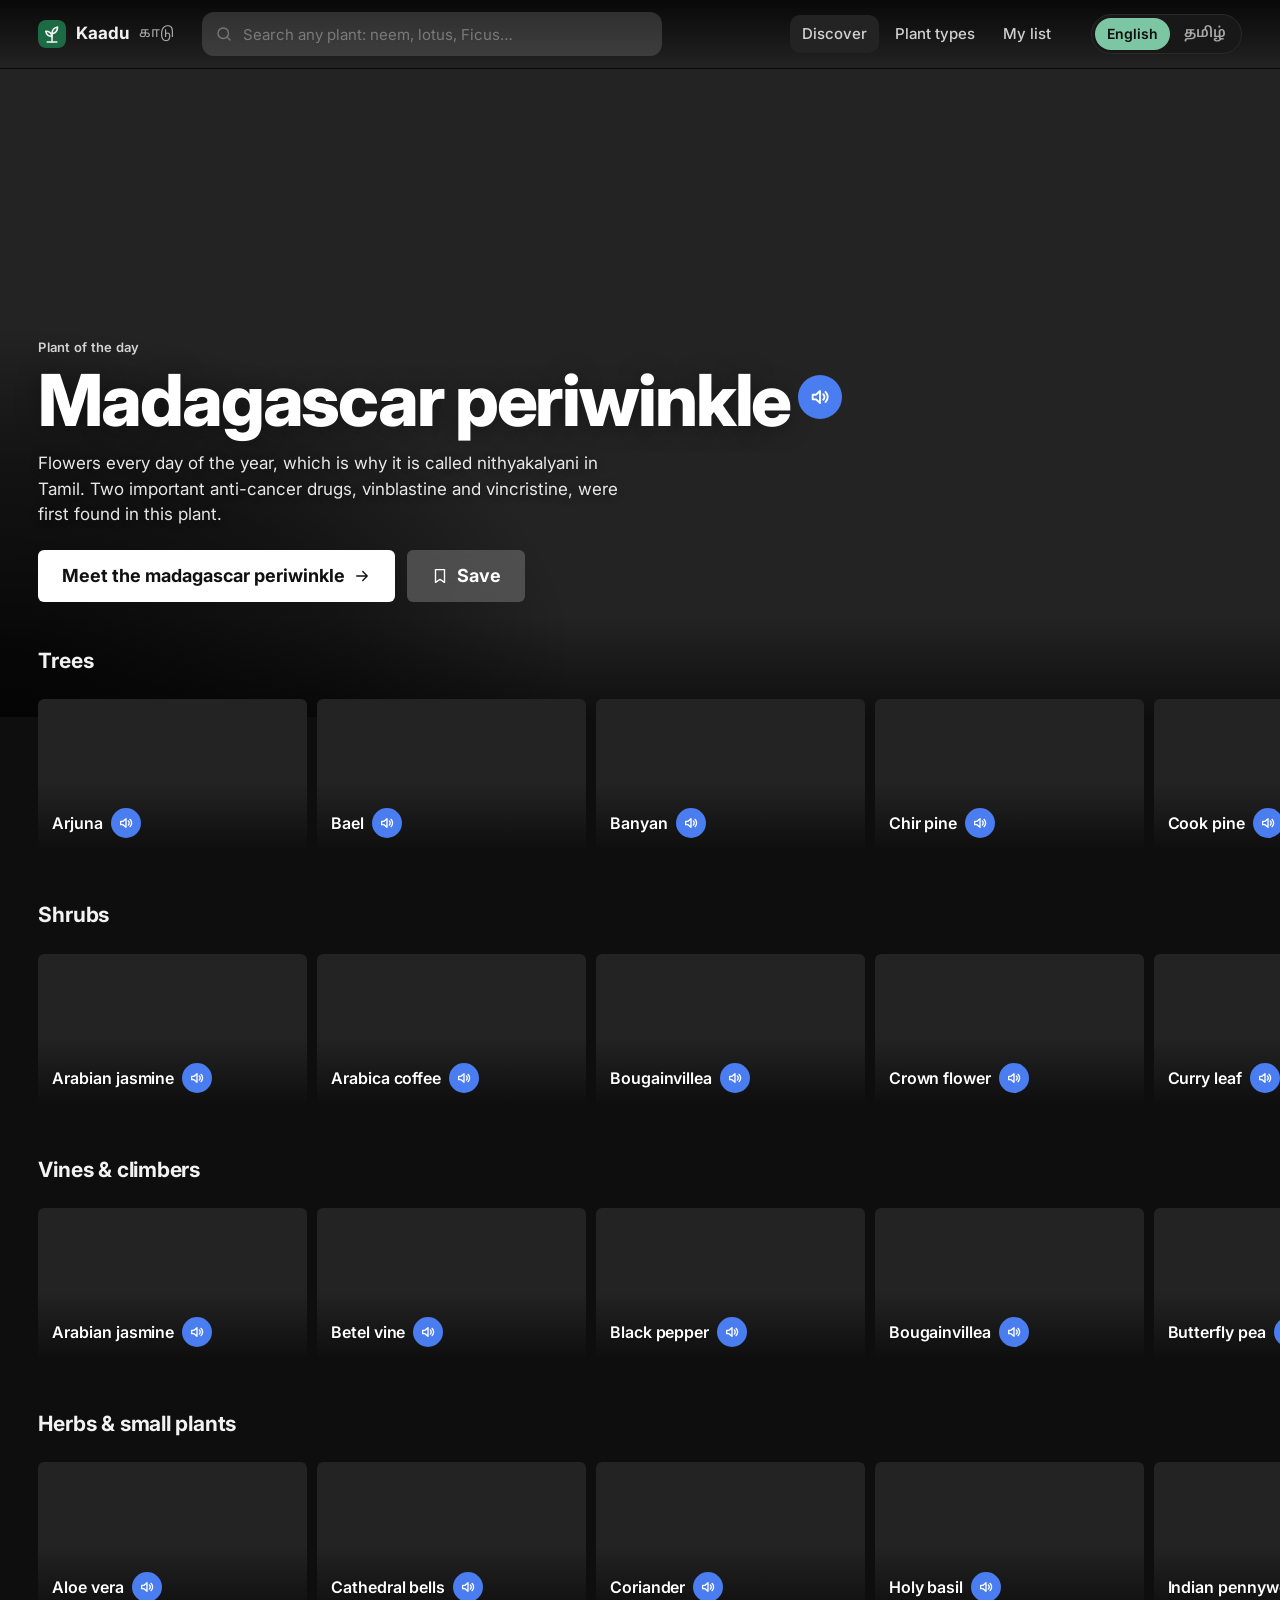
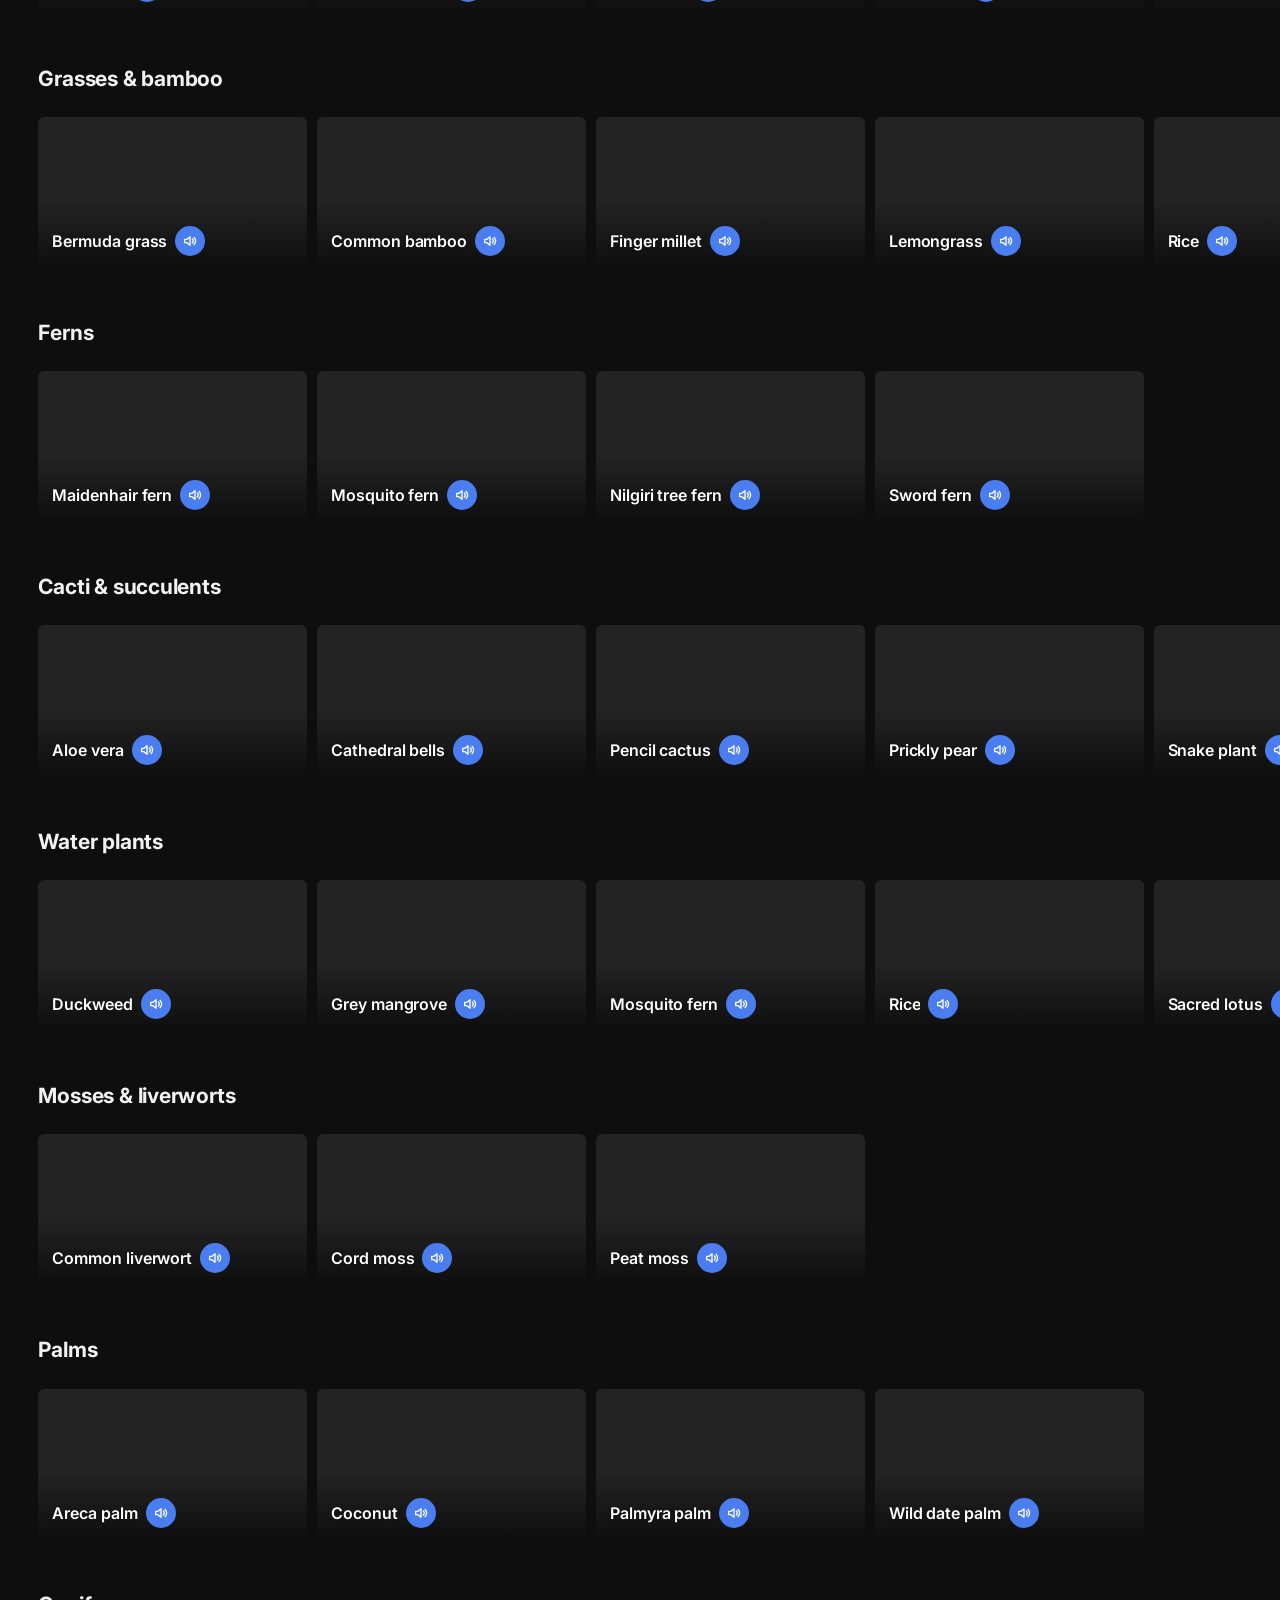
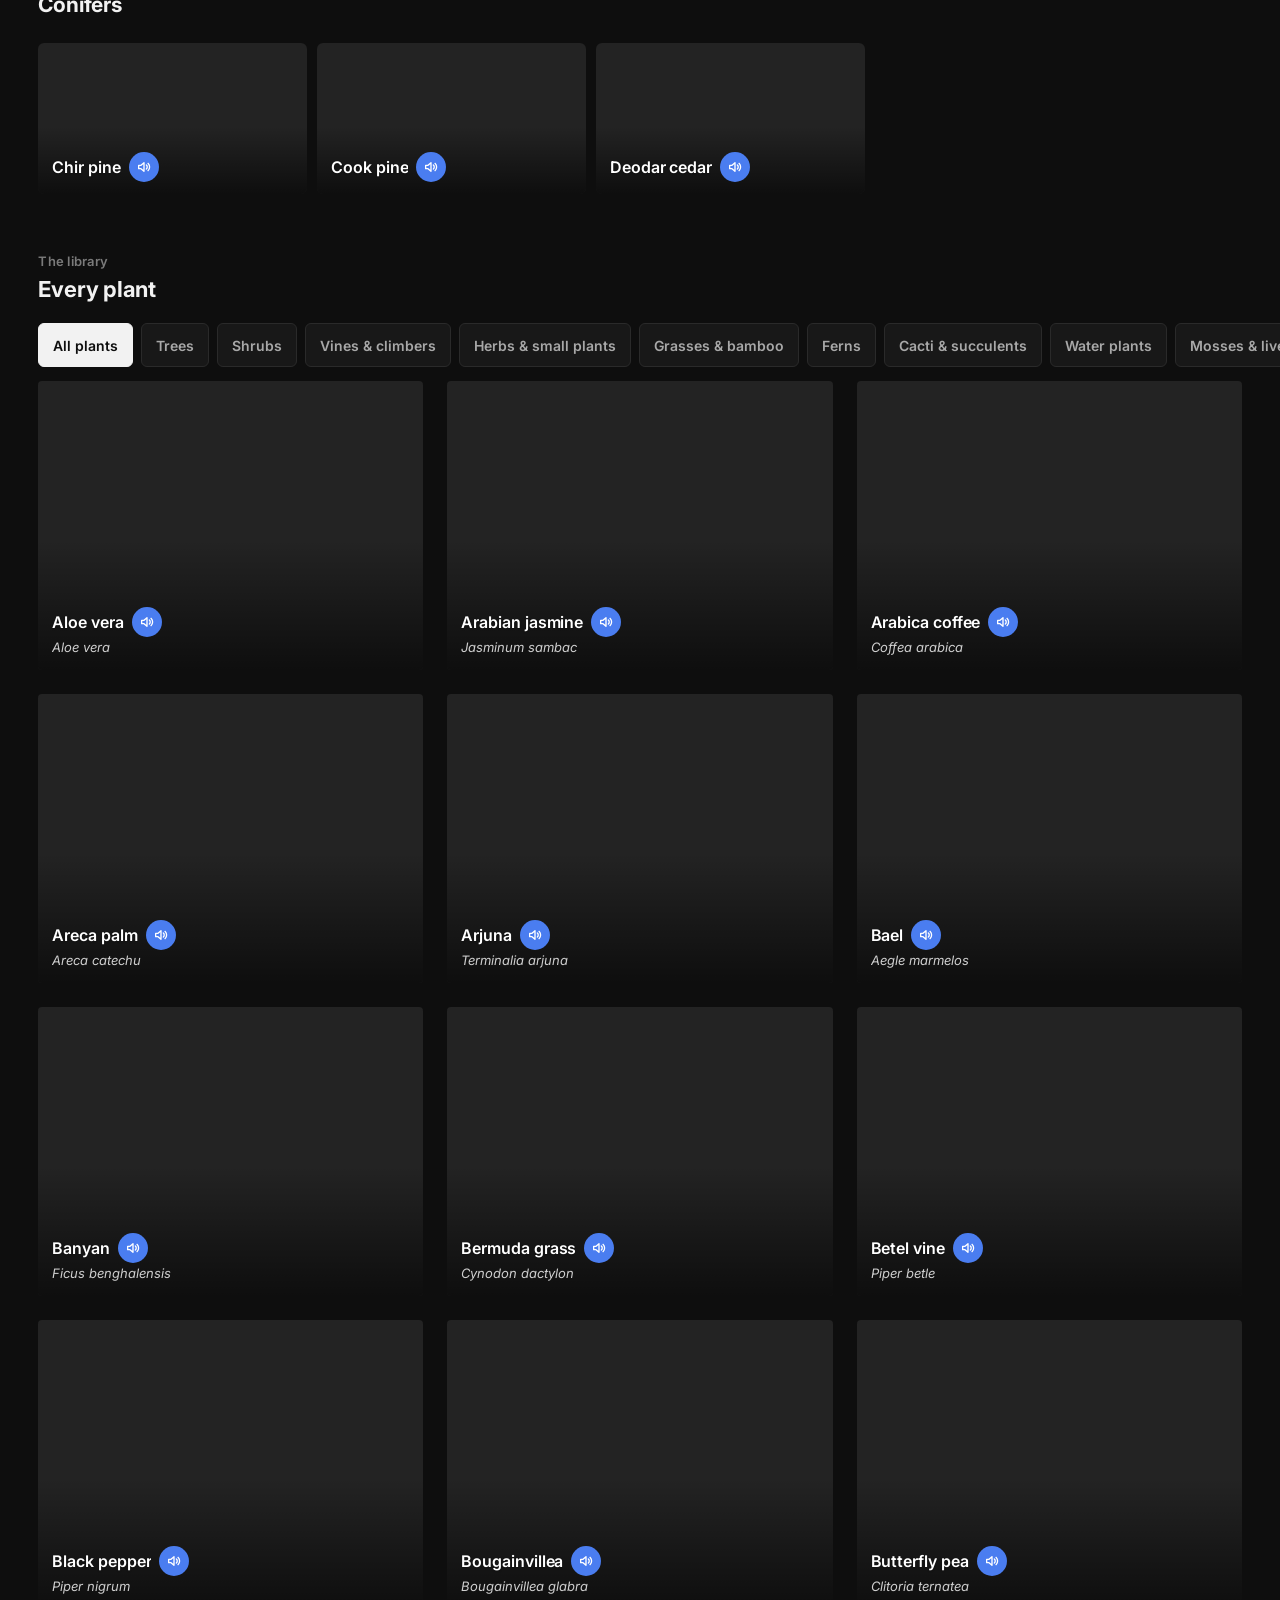
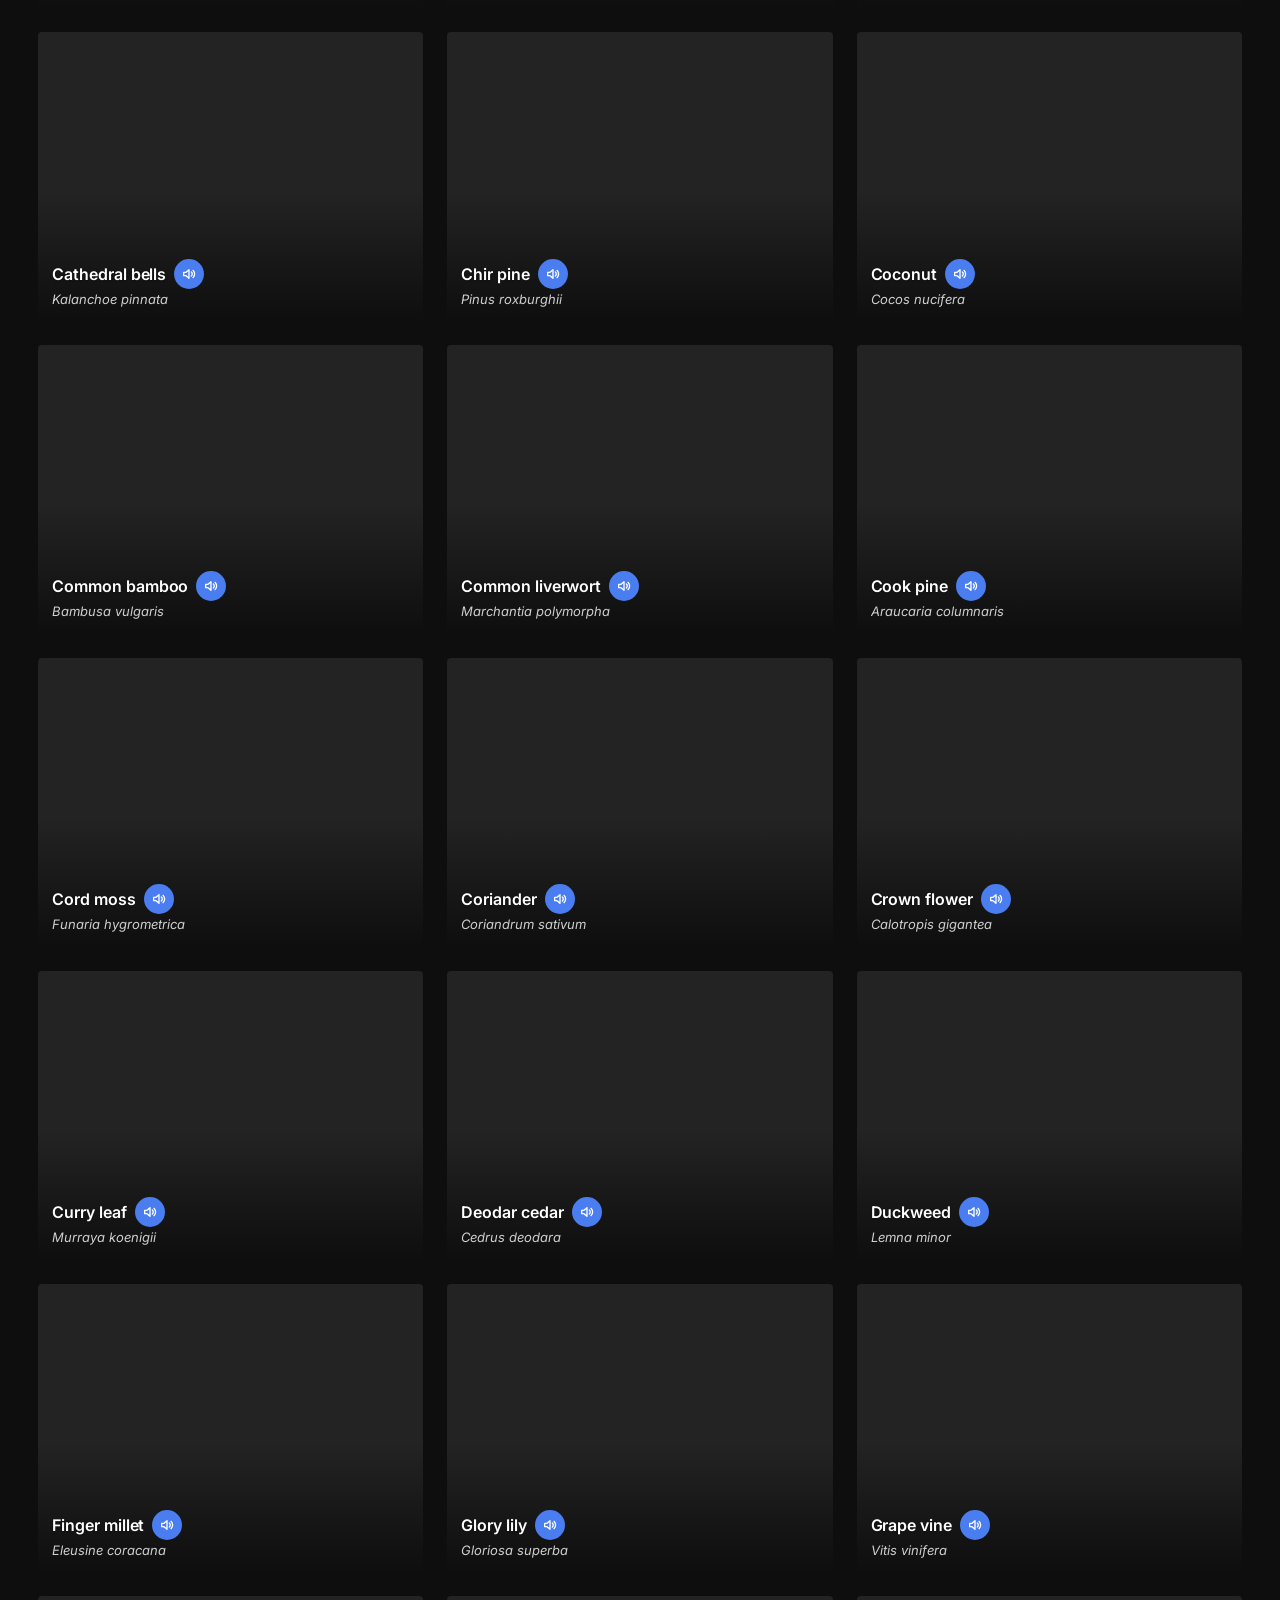
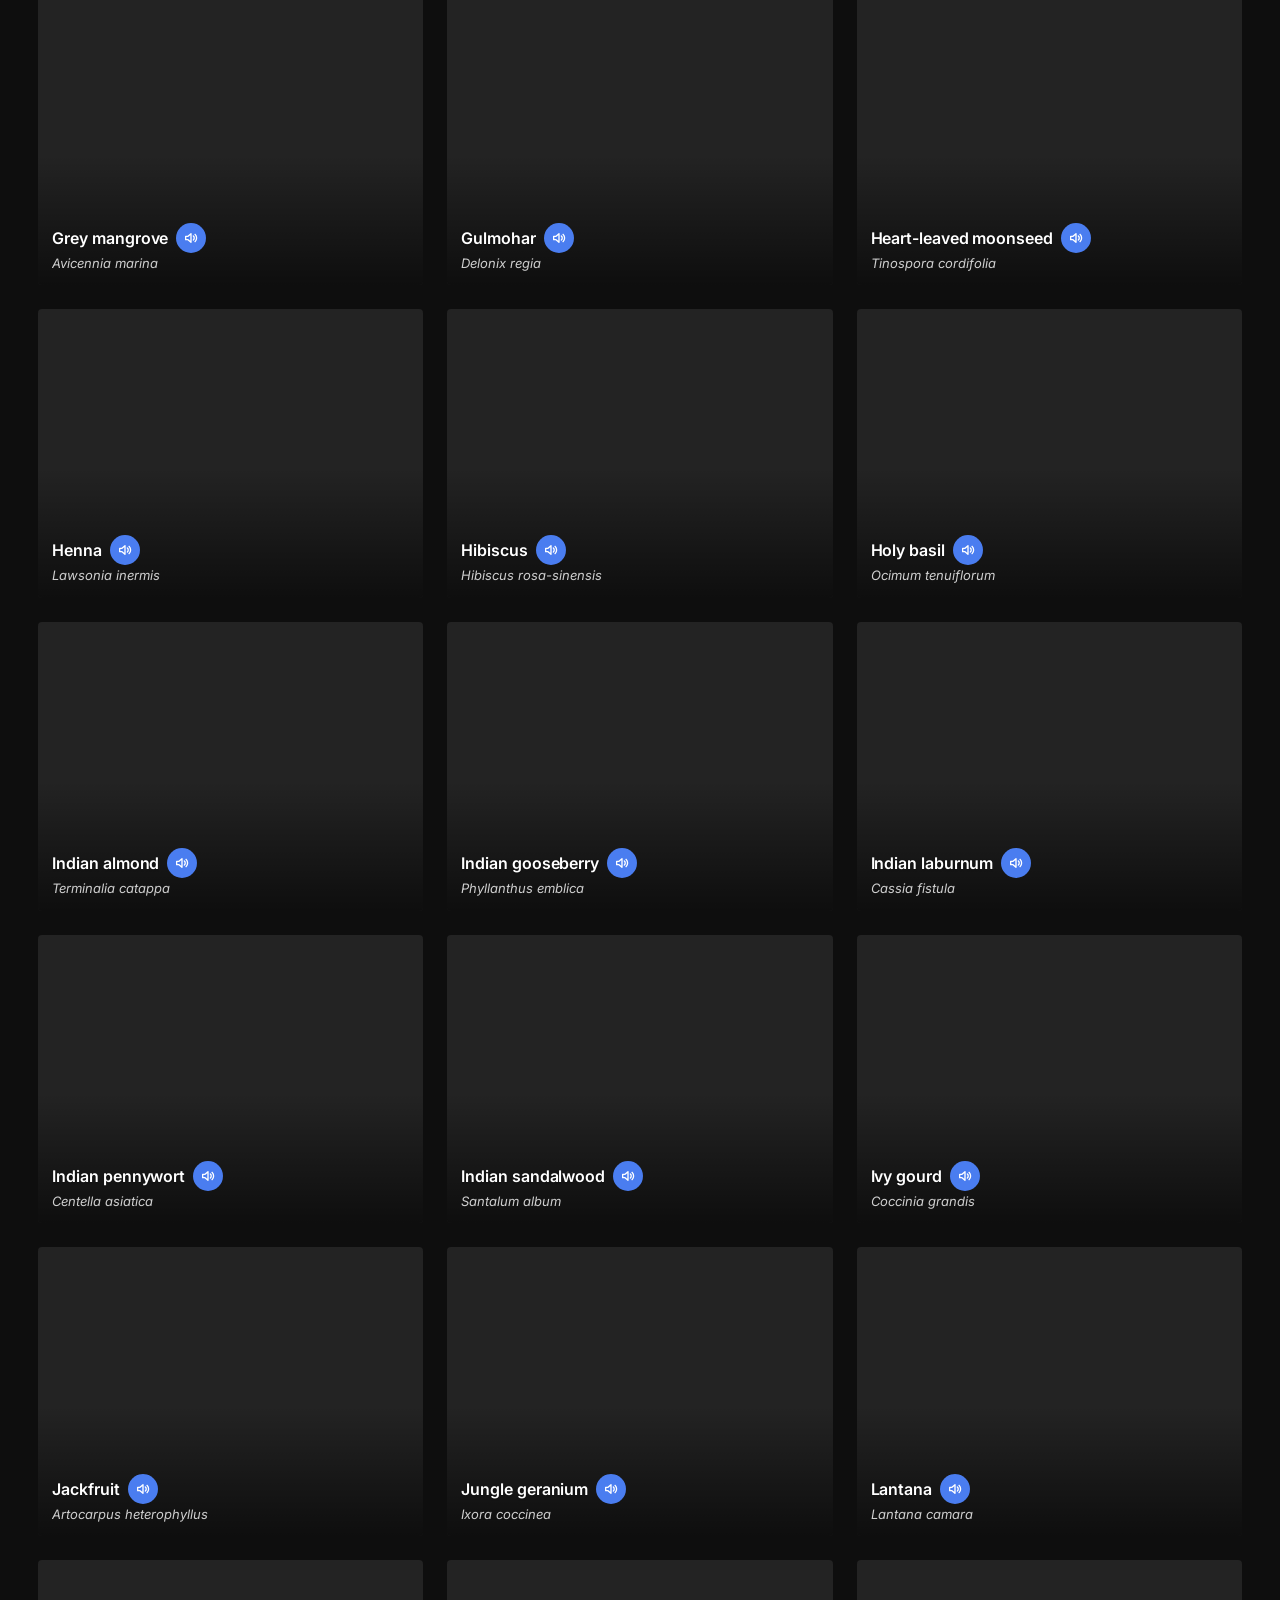
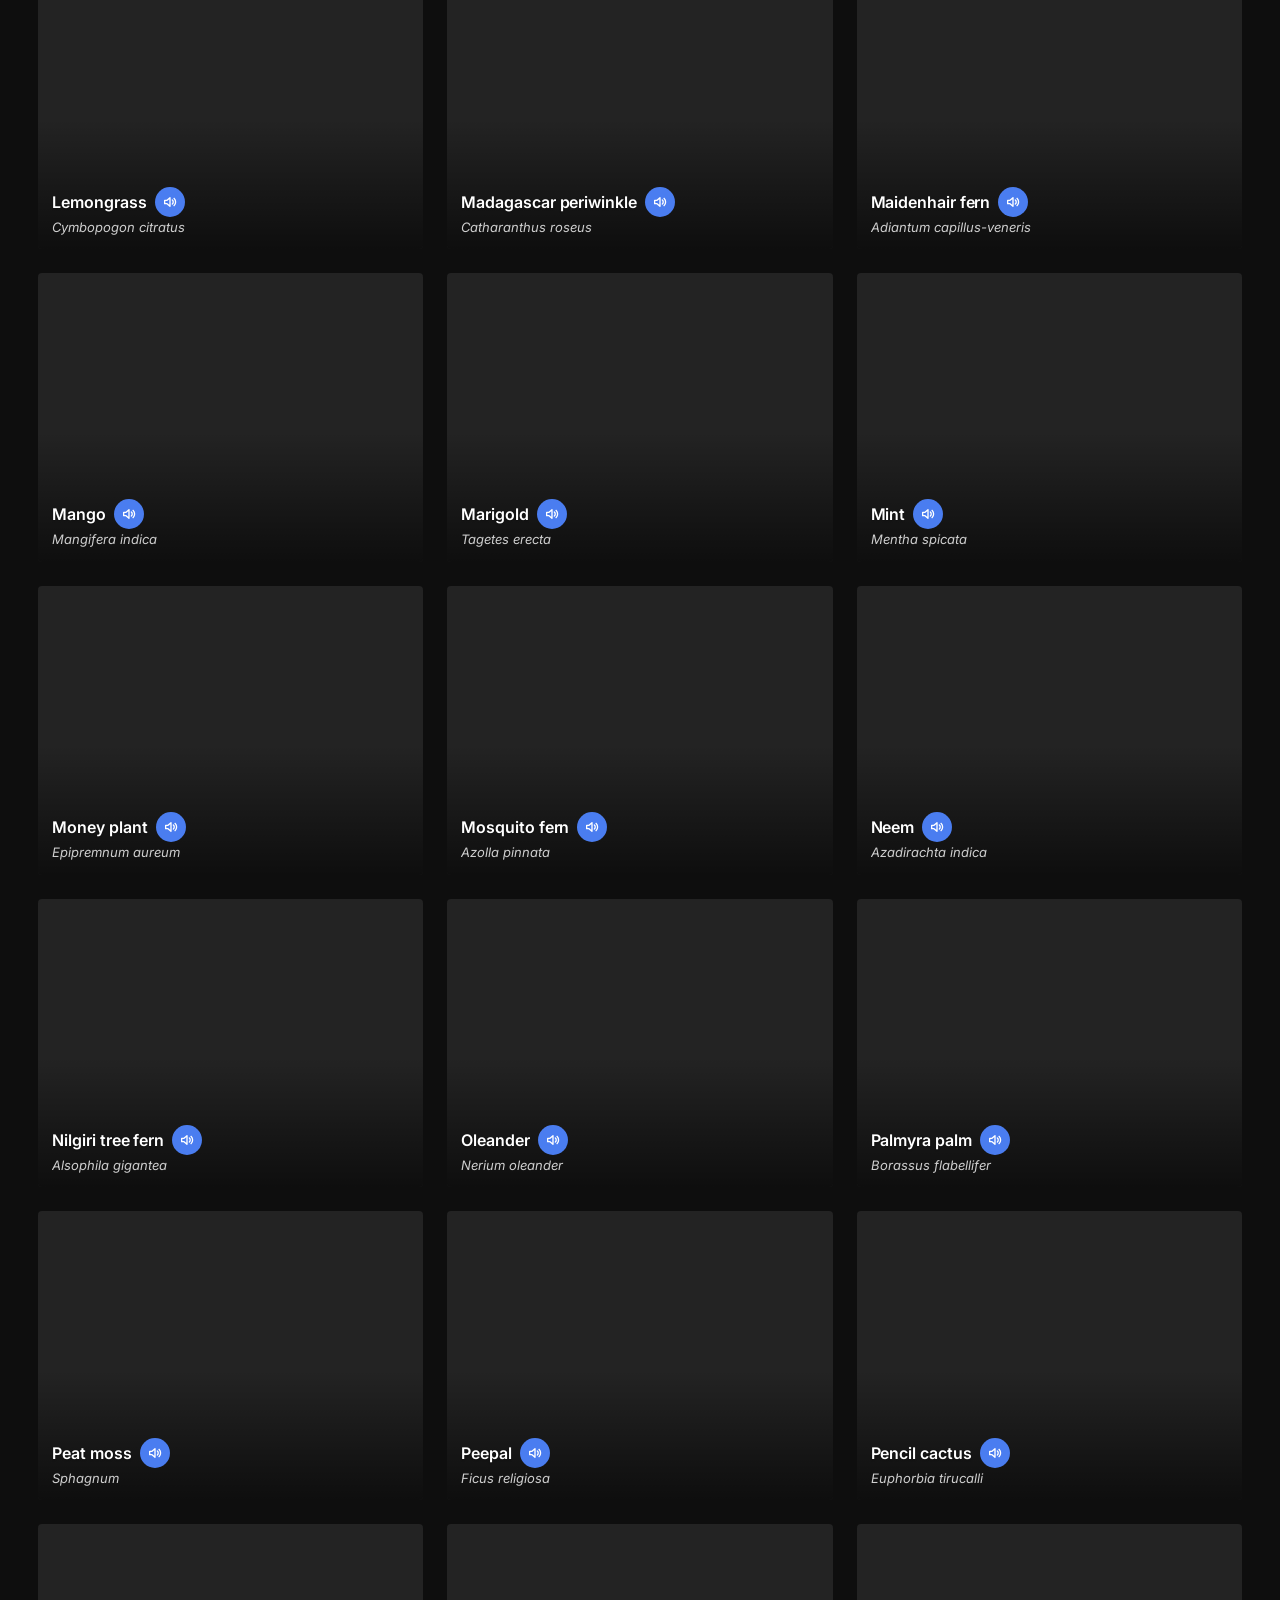
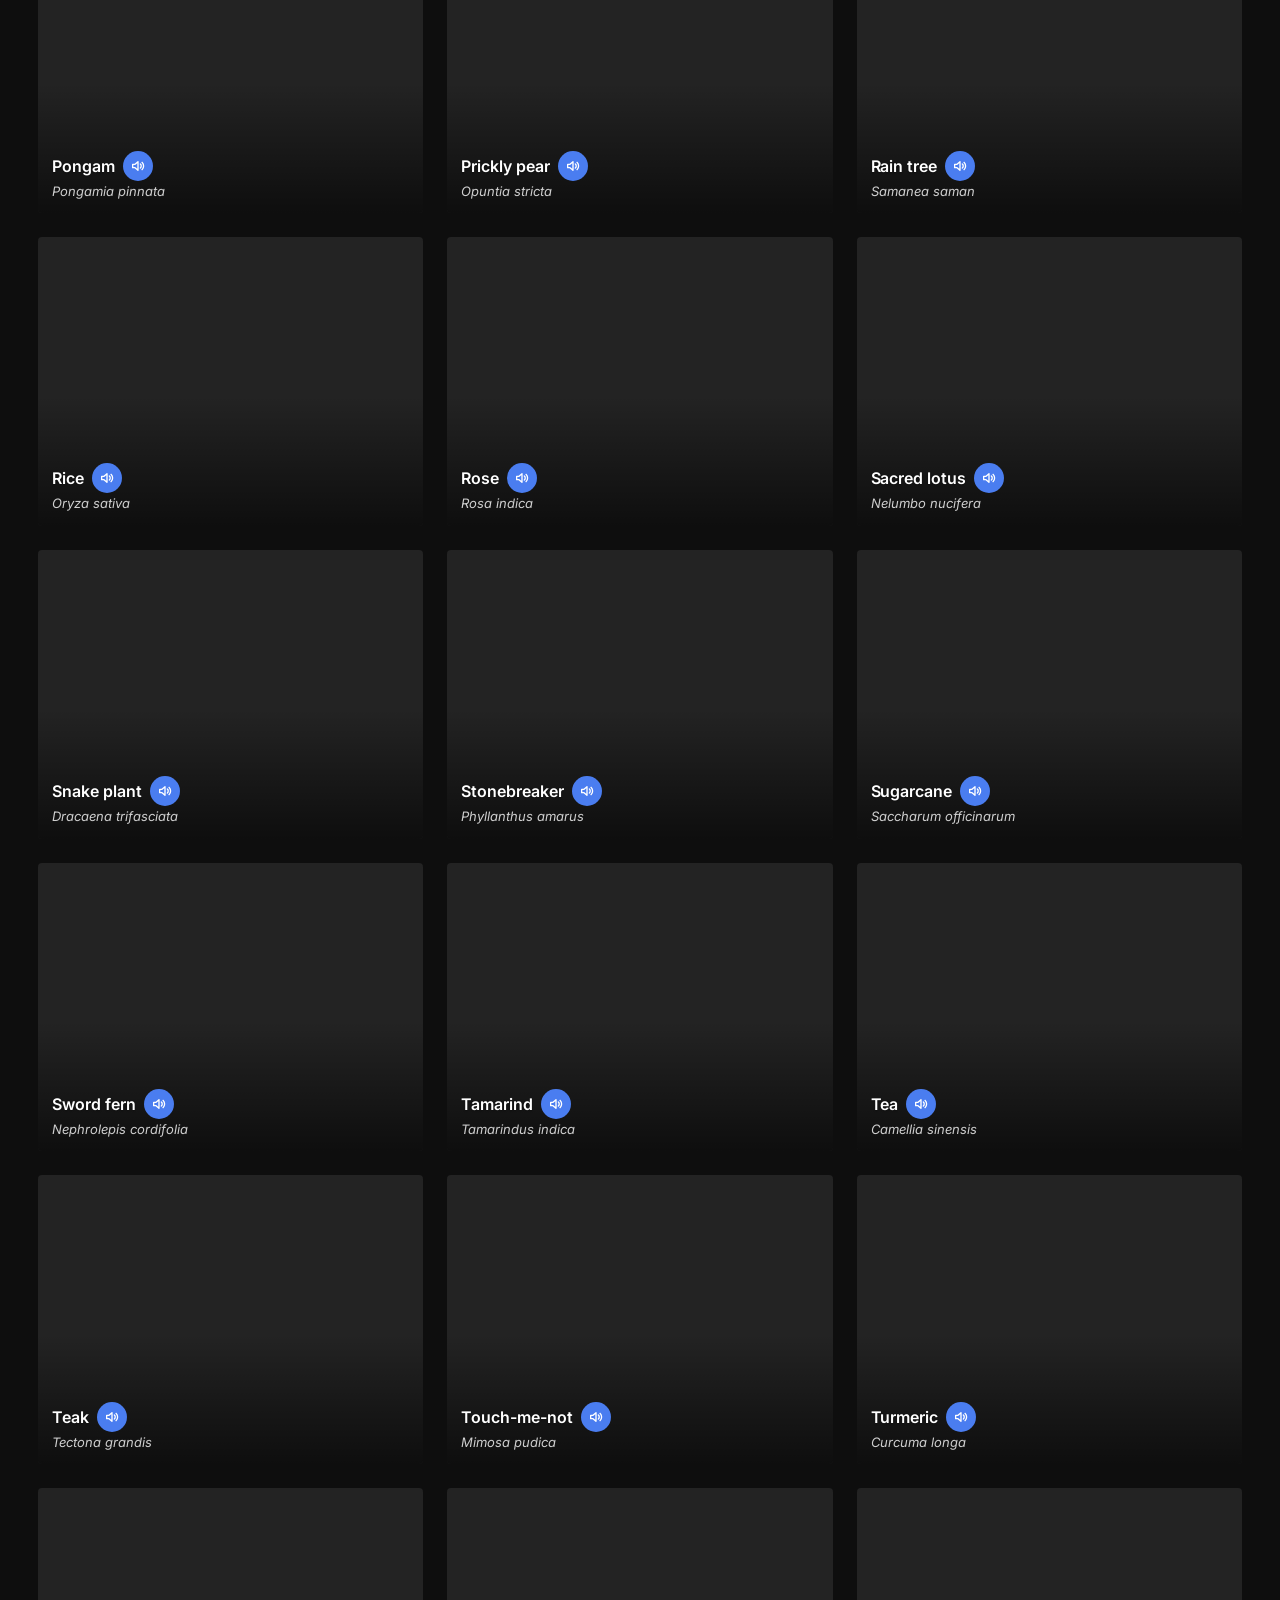
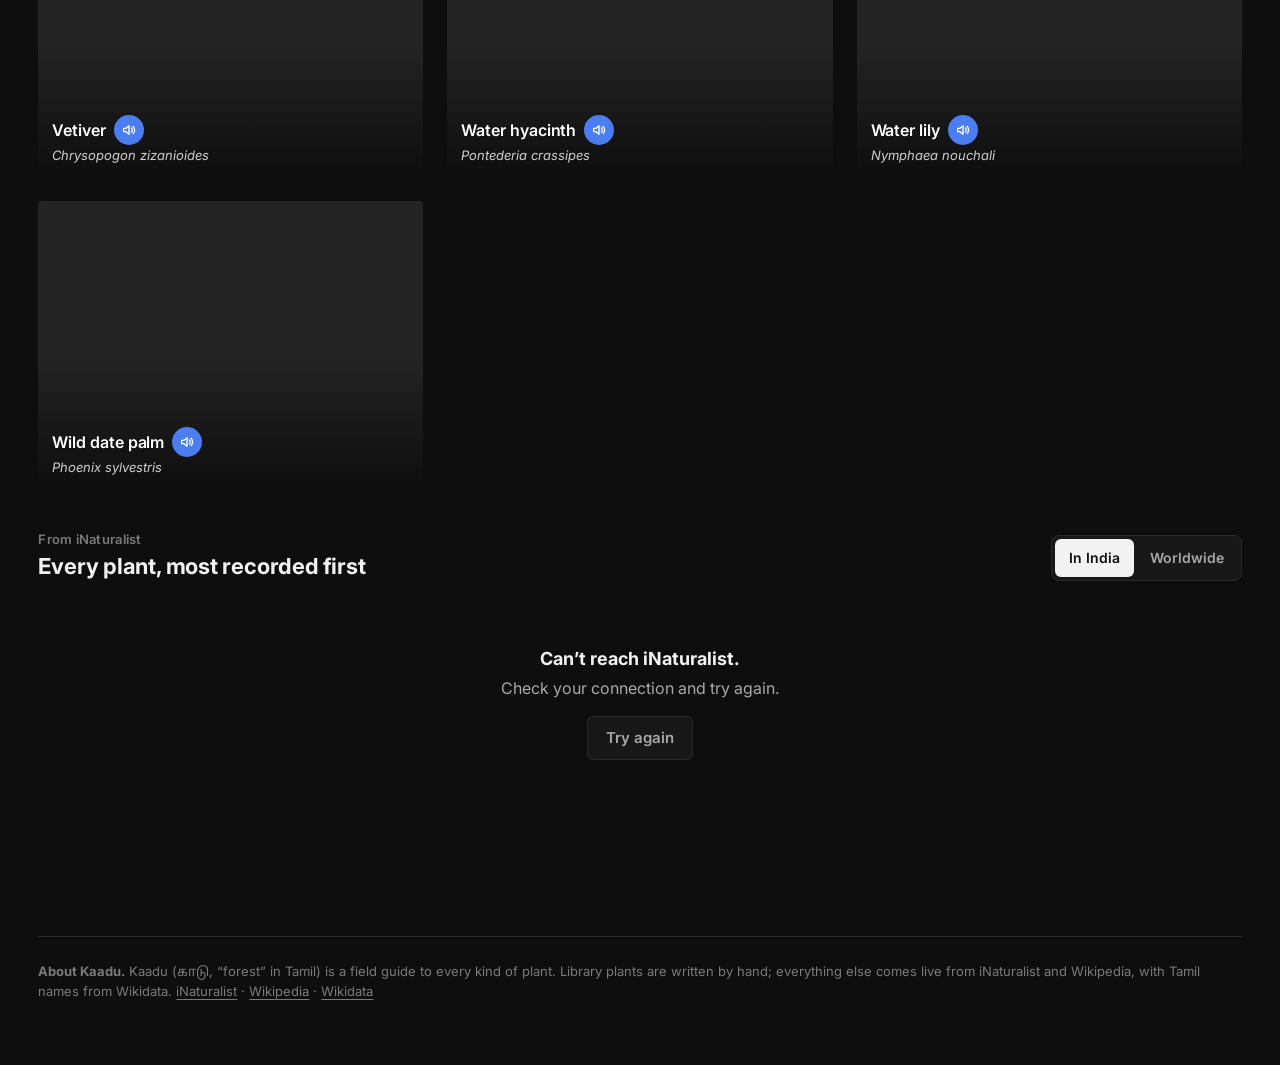
==== commit 11e301f1: "Restyle to match Zoorassic Park: Inter, flat overlay cards with a name speaker, banner + shelves, ci" ====
--- a/index.html
+++ b/index.html
@@ -5,7 +5,7 @@
   <meta name="viewport" content="width=device-width, initial-scale=1, viewport-fit=cover" />
   <title>Kaadu · every kind of plant</title>
   <meta name="description" content="A field guide to every kind of plant — trees, shrubs, vines, herbs, grasses, ferns, succulents, water plants, mosses and palms — with real photos, in English and Tamil." />
-  <meta name="theme-color" content="#0b0d0c" />
+  <meta name="theme-color" content="#0e0e0e" />
   <meta name="apple-mobile-web-app-capable" content="yes" />
   <meta name="mobile-web-app-capable" content="yes" />
   <meta name="apple-mobile-web-app-title" content="Kaadu" />
@@ -15,6 +15,7 @@
   <link rel="preconnect" href="https://fonts.googleapis.com" />
   <link rel="preconnect" href="https://fonts.gstatic.com" crossorigin />
   <link rel="preconnect" href="https://api.inaturalist.org" />
+  <link href="https://fonts.googleapis.com/css2?family=Inter:wght@400;500;600;700;800&family=Noto+Sans+Tamil:wght@400;600;700&display=swap" rel="stylesheet" />
   <link rel="stylesheet" href="kolam/tokens.css" />
   <link rel="stylesheet" href="kolam/kolam.css" />
   <link rel="stylesheet" href="styles.css" />
@@ -43,6 +44,8 @@
       <symbol id="i-plus" viewBox="0 0 24 24"><path d="M12 5v14M5 12h14"/></symbol>
       <symbol id="i-check" viewBox="0 0 24 24"><path d="m5 12.5 4.5 4.5L19 7.5"/></symbol>
       <symbol id="i-info" viewBox="0 0 24 24"><circle cx="12" cy="12" r="9"/><path d="M12 11v6M12 7.5v.5"/></symbol>
+      <symbol id="i-x" viewBox="0 0 24 24"><path d="M6 6l12 12M18 6 6 18"/></symbol>
+      <symbol id="i-speak" viewBox="0 0 24 24"><path d="M4 9.5h3.5L12 5.5v13l-4.5-4H4z"/><path d="M15.5 9a4 4 0 0 1 0 6M18 6.5a7.5 7.5 0 0 1 0 11"/></symbol>
       <symbol id="i-chev" viewBox="0 0 24 24"><path d="m6 9 6 6 6-6"/></symbol>
       <!-- growth forms -->
       <symbol id="f-tree" viewBox="0 0 24 24"><path d="M12 21v-7"/><path d="M7.5 14a4.5 4.5 0 0 1-.9-8.9A5.5 5.5 0 0 1 17.4 5.1 4.5 4.5 0 0 1 16.5 14z"/></symbol>
@@ -68,15 +71,15 @@
         <img src="icon.svg" alt="" width="32" height="32" />
         <span class="brand-name">Kaadu</span><span class="brand-ta" lang="ta">காடு</span>
       </a>
+      <form class="search" id="searchForm" role="search" autocomplete="off">
+        <svg class="k-icon" aria-hidden="true"><use href="#i-search"/></svg>
+        <input id="searchInput" type="search" placeholder="Search any plant: neem, lotus, Ficus…" aria-label="Search plants" data-t-ph="search_ph" data-t-label="search_label" enterkeyhint="search" />
+      </form>
       <nav class="topnav" aria-label="Main">
         <a href="#/" data-tab="home" data-t="nav_home">Discover</a>
         <a href="#/types" data-tab="types" data-t="nav_groups">Plant types</a>
         <a href="#/saved" data-tab="saved" data-t="my_list">My list</a>
       </nav>
-      <form class="search" id="searchForm" role="search" autocomplete="off">
-        <svg class="k-icon" aria-hidden="true"><use href="#i-search"/></svg>
-        <input id="searchInput" type="search" placeholder="Search any plant: neem, lotus, Ficus…" aria-label="Search plants" data-t-ph="search_ph" data-t-label="search_label" enterkeyhint="search" />
-      </form>
       <button class="langswitch" id="langBtn" type="button" role="switch" aria-checked="false" aria-label="Language: English or Tamil">
         <span class="opt" data-l="en">English</span><span class="opt" data-l="ta" lang="ta">தமிழ்</span>
       </button>
--- a/styles.css
+++ b/styles.css
@@ -1,236 +1,299 @@
-/* Kaadu — built on Kolam (kolam/tokens.css + kolam/kolam.css). A streaming-app layout: a full-bleed
-   billboard, then rows of poster cards that scroll sideways. Always dark; the primary colour is a forest
-   green and the dark surfaces are deepened to near-black. Colours are checked for WCAG AA. */
-:root[data-theme="dark"] {
-  --primary: #6fcf9a; --primary-hover: #8fdcb0; --on-primary: #04220f; --primary-soft: #12301f; --primary-text: #8fdcb0;
-  --bg: #0b0d0c; --surface: #161a18; --surface-sunken: #1e2320; --line: #2a302c; --line-strong: #3d4540;
-  --ink: #eef1ef; --ink-2: #b8c0bb; --ink-muted: #8e9892;
-}
-
-:root { --tabbar-h: 64px; --top-h: 64px; --gutter: clamp(16px, 4vw, 56px); --maxw: 1680px; --card-w: clamp(124px, 31vw, 208px); }
-html { scroll-padding-top: calc(var(--top-h) + 16px); }
-body { background: var(--bg); color: var(--ink); min-height: 100vh; overflow-x: clip; padding-bottom: calc(var(--tabbar-h) + env(safe-area-inset-bottom)); }
+/* Kaadu — styled to match Zoorassic Park (Gopinath's animal guide): Inter, neutral near-black greys,
+   a green accent and a blue "say the name" speaker, flat cards with small corners and the name laid
+   over the photo, a streaming-style banner and sideways shelves. Built on Kolam tokens (kolam/). */
+:root[data-theme="dark"]:not([data-theme="light"]):not([data-theme="contrast"]) { /* beats Kolam's prefers-color-scheme rule */
+  --bg: #0E0E0E; --surface: #181818; --surface-2: #232323; --ink: #F2F2F2; --ink-2: #A8A8A8; --ink-3: #7A7A7A;
+  --line: #2A2A2A; --accent: #7CC6A3; --accent-ink: #0E0E0E; --accent-soft: #1C2B24; --blue: #4A7DF0; --blue-ink: #FFFFFF;
+  /* Kolam names, mapped to the same palette */
+  --surface-sunken: var(--surface-2); --line-strong: #3A3A3A; --ink-muted: var(--ink-3);
+  --primary: var(--accent); --on-primary: var(--accent-ink); --primary-soft: var(--accent-soft); --primary-text: var(--accent);
+  --sans: 'Inter', 'Noto Sans Tamil', system-ui, -apple-system, sans-serif; --font-sans: var(--sans); --font-display: var(--sans);
+  color-scheme: dark;
+}
+:root { --tabbar-h: 64px; --top-h: 69px; --pad: clamp(16px, 3vw, 48px); }
+* { box-sizing: border-box; }
+[hidden] { display: none !important; }
+html, body { margin: 0; }
+body { background: var(--bg); color: var(--ink); font: 400 16px/1.5 var(--sans); -webkit-font-smoothing: antialiased; -webkit-tap-highlight-color: transparent; overflow-x: clip; padding-bottom: calc(var(--tabbar-h) + env(safe-area-inset-bottom)); }
+:lang(ta) { font-family: 'Noto Sans Tamil', var(--sans); }
+a { color: inherit; text-decoration: none; }
+button { font: inherit; color: inherit; cursor: pointer; background: none; border: 0; padding: 0; }
 img { display: block; max-width: 100%; }
-button { font: inherit; color: inherit; }
-a { color: inherit; text-decoration: none; }
-.visually-hidden { position: absolute; width: 1px; height: 1px; overflow: hidden; clip: rect(0 0 0 0); white-space: nowrap; }
-.skip { position: absolute; left: 8px; top: -60px; z-index: 50; padding: 8px 16px; background: var(--surface); border-radius: var(--radius-sm); box-shadow: var(--shadow-2); }
+.k-icon { width: 20px; height: 20px; fill: none; stroke: currentColor; stroke-width: 1.8; stroke-linecap: round; stroke-linejoin: round; flex-shrink: 0; }
+:focus-visible { outline: 2px solid var(--accent); outline-offset: 2px; border-radius: 6px; }
+.sr-only, .visually-hidden { position: absolute; width: 1px; height: 1px; overflow: hidden; clip: rect(0 0 0 0); white-space: nowrap; }
+.skip { position: absolute; left: 8px; top: -60px; z-index: 50; padding: 8px 16px; background: var(--surface); border-radius: 6px; }
 .skip:focus { top: 8px; }
-main { max-width: var(--maxw); margin: 0 auto; padding: 24px var(--gutter) 48px; outline: 0; }
+main { width: 100%; margin: 0 auto; padding: 24px var(--pad) 64px; outline: none; }
 .hero-page main { padding-top: 0; }
 
-/* ---------- Header: see-through over the billboard, solid once scrolled ---------- */
-.top { position: sticky; top: 0; z-index: 20; padding-top: env(safe-area-inset-top); background: linear-gradient(to bottom, rgb(0 0 0 / .75), rgb(0 0 0 / 0)); transition: background-color var(--duration-base); }
-.top.solid { background: var(--bg); box-shadow: 0 1px 0 var(--line); }
-.top-inner { max-width: var(--maxw); margin: 0 auto; padding: 8px var(--gutter); display: grid; grid-template-columns: auto 1fr auto; grid-template-areas: "brand . lang" "search search search"; gap: 8px 16px; align-items: center; }
-.brand { grid-area: brand; display: flex; align-items: center; gap: 8px; min-height: 48px; }
-.brand-name { font: 900 24px/1 var(--font-display); letter-spacing: -.02em; color: var(--primary); text-transform: uppercase; }
-.brand-ta { font: 700 15px/1 var(--font-sans); color: var(--ink-2); }
-.topnav { display: none; }
-.search { grid-area: search; display: none; align-items: center; gap: 8px; height: 48px; padding: 0 16px; background: rgb(0 0 0 / .55); border: 1.5px solid var(--line-strong); border-radius: var(--radius-sm); }
-.search-page .search { display: flex; }
-.search .k-icon { color: var(--ink-2); width: 20px; height: 20px; }
-.search:focus-within { border-color: var(--ink); outline: 2px solid var(--focus); outline-offset: 1px; }
-.search input { flex: 1; min-width: 0; border: 0; outline: 0; background: transparent; color: var(--ink); font: 400 16px var(--font-sans); height: 100%; }
-.search input::placeholder { color: var(--ink-muted); }
-.langswitch { grid-area: lang; display: inline-flex; padding: 4px; gap: 2px; border: 1.5px solid var(--line-strong); border-radius: var(--radius-pill); background: rgb(0 0 0 / .45); cursor: pointer; min-height: 44px; align-items: center; }
-.langswitch .opt { padding: 6px 12px; border-radius: var(--radius-pill); font: 700 14px/20px var(--font-sans); color: var(--ink-2); white-space: nowrap; }
-.langswitch[aria-checked="false"] .opt[data-l="en"], .langswitch[aria-checked="true"] .opt[data-l="ta"] { background: var(--ink); color: var(--bg); }
-@media (min-width: 900px) {
-  .top-inner { grid-template-columns: auto auto 1fr auto; grid-template-areas: "brand nav search lang"; gap: 8px 24px; }
-  .topnav { grid-area: nav; display: flex; gap: 4px; }
-  .topnav a { padding: 10px 12px; color: var(--ink-2); font-weight: 700; font-size: 15px; white-space: nowrap; border-radius: var(--radius-sm); }
-  .topnav a:hover { color: var(--ink); }
-  .topnav a[aria-current="page"] { color: var(--ink); box-shadow: inset 0 -2px 0 var(--primary); border-radius: 0; }
-  .search { display: flex; max-width: 360px; justify-self: end; width: 100%; height: 44px; }
-  body { padding-bottom: 0; }
-  .tabbar { display: none !important; }
-}
+/* ---------- Header ---------- */
+.top { position: sticky; top: 0; z-index: 20; padding-top: env(safe-area-inset-top); background: color-mix(in srgb, var(--bg) 85%, transparent); backdrop-filter: saturate(1.4) blur(14px); -webkit-backdrop-filter: saturate(1.4) blur(14px); border-bottom: 1px solid var(--line); transition: background .3s, box-shadow .3s; }
+.hero-page .top:not(.solid) { background: linear-gradient(to bottom, rgba(0,0,0,.75), rgba(0,0,0,0)); border-bottom-color: transparent; backdrop-filter: none; -webkit-backdrop-filter: none; }
+.hero-page .top:not(.solid) .search { background: rgba(255,255,255,.14); border-color: transparent; }
+.hero-page .top:not(.solid) .topnav a { color: rgba(255,255,255,.8); }
+.top-inner { display: flex; align-items: center; gap: 28px; padding: 12px var(--pad); }
+.brand { display: flex; align-items: center; gap: 10px; flex-shrink: 0; min-height: 44px; }
+.brand img { width: 28px; height: 28px; border-radius: 8px; }
+.brand-name { font-weight: 700; font-size: 17px; letter-spacing: -.01em; }
+.brand-ta { font-size: 14px; color: var(--ink-2); }
+.search { flex: 0 1 460px; min-width: 200px; display: flex; align-items: center; gap: 8px; background: var(--surface); border: 1px solid var(--line); border-radius: 12px; padding: 0 12px; height: 44px; transition: border-color .15s, box-shadow .15s; }
+.search .k-icon { color: var(--ink-3); width: 18px; height: 18px; }
+.search:focus-within { border-color: var(--accent); box-shadow: 0 0 0 3px var(--accent-soft); }
+.search input { flex: 1; min-width: 0; border: 0; outline: 0; background: transparent; color: var(--ink); font: 400 15px var(--sans); height: 100%; }
+.search input::placeholder { color: var(--ink-3); }
+.search input::-webkit-search-cancel-button { display: none; }
+.topnav { display: flex; gap: 4px; margin-left: auto; }
+.topnav a { white-space: nowrap; padding: 8px 12px; border-radius: 10px; color: var(--ink-2); font-weight: 500; font-size: 15px; }
+.topnav a:hover { color: var(--ink); background: var(--surface-2); }
+.topnav a[aria-current="page"] { color: var(--ink); background: var(--surface-2); }
+.langswitch { display: inline-flex; align-items: center; padding: 3px; gap: 2px; border: 1px solid var(--line); border-radius: 999px; background: var(--surface); min-height: 40px; flex-shrink: 0; }
+.langswitch .opt { padding: 6px 12px; border-radius: 999px; font-weight: 600; font-size: 14px; line-height: 20px; color: var(--ink-2); white-space: nowrap; }
+.langswitch[aria-checked="false"] .opt[data-l="en"], .langswitch[aria-checked="true"] .opt[data-l="ta"] { background: var(--accent); color: var(--accent-ink); }
+@media (max-width: 899px) {
+  .top-inner { gap: 12px; flex-wrap: wrap; padding: 10px 16px; }
+  .topnav { display: none; }
+  .langswitch { margin-left: auto; }
+  .search { display: none; order: 3; flex: 1 1 100%; }
+  .search-page .search { display: flex; }
+}
+@media (min-width: 900px) { body { padding-bottom: 0; } .tabbar { display: none !important; } }
 
 /* ---------- Bottom tab bar (phone) ---------- */
-.tabbar { position: fixed; z-index: 20; left: 0; right: 0; bottom: 0; height: calc(var(--tabbar-h) + env(safe-area-inset-bottom)); padding-bottom: env(safe-area-inset-bottom); display: grid; grid-template-columns: repeat(4, 1fr); background: rgb(11 13 12 / .94); backdrop-filter: blur(12px); -webkit-backdrop-filter: blur(12px); border-top: 1px solid var(--line); }
-.tabbar a { display: flex; flex-direction: column; align-items: center; justify-content: center; gap: 2px; font: 700 12px/16px var(--font-sans); color: var(--ink-muted); }
+.tabbar { position: fixed; z-index: 20; left: 0; right: 0; bottom: 0; height: calc(var(--tabbar-h) + env(safe-area-inset-bottom)); padding-bottom: env(safe-area-inset-bottom); display: grid; grid-template-columns: repeat(4, 1fr); background: color-mix(in srgb, var(--surface) 92%, transparent); backdrop-filter: blur(14px); -webkit-backdrop-filter: blur(14px); border-top: 1px solid var(--line); }
+.tabbar a { display: flex; flex-direction: column; align-items: center; justify-content: center; gap: 3px; font-size: 11.5px; font-weight: 600; color: var(--ink-3); }
 .tabbar a span { white-space: nowrap; }
-html:lang(ta) .tabbar a { font-size: 11px; letter-spacing: -.01em; }
-.tabbar a[aria-current="page"] { color: var(--ink); }
-.tabbar a[aria-current="page"] .k-icon { color: var(--primary); }
+html:lang(ta) .tabbar a { font-size: 11px; }
+.tabbar a[aria-current="page"] { color: var(--accent); }
 
 /* ---------- Type ---------- */
-.eyebrow { display: block; font: 700 12px/16px var(--font-sans); letter-spacing: .08em; text-transform: uppercase; color: var(--ink-muted); }
-:lang(ta) .eyebrow, .eyebrow:lang(ta) { letter-spacing: 0; text-transform: none; font-size: 13px; }
-.h-display { font: 900 clamp(30px, 5vw, 48px)/1.1 var(--font-display); letter-spacing: -.02em; margin: 4px 0 0; }
-.h-display:lang(ta) { font-size: clamp(26px, 4.5vw, 40px); line-height: 1.4; letter-spacing: 0; }
-.lede { color: var(--ink-2); font-size: 17px; line-height: 26px; margin: 8px 0 0; max-width: 62ch; }
-.note { color: var(--ink-2); font-size: 14px; line-height: 20px; margin: 6px 0 0; max-width: 72ch; }
-.page-head { margin: 16px 0 24px; }
+.eyebrow { display: block; font-size: 13px; font-weight: 600; color: var(--ink-3); letter-spacing: .02em; }
+.h-display { font: 800 clamp(30px, 4.4vw, 46px)/1.08 var(--sans); letter-spacing: -.025em; margin: 6px 0 0; }
+.h-display:lang(ta) { font-size: clamp(26px, 3.8vw, 38px); line-height: 1.3; letter-spacing: 0; }
+.h-section { font: 700 22px/1.25 var(--sans); letter-spacing: -.01em; margin: 4px 0 0; }
+.lede { color: var(--ink-2); font-size: 17px; margin: 10px 0 0; max-width: 62ch; }
+.note { color: var(--ink-2); font-size: 14px; margin: 6px 0 0; max-width: 72ch; }
+.page-head { margin: 12px 0 24px; }
 .section-head { display: flex; justify-content: space-between; align-items: flex-end; gap: 16px; margin: 40px 0 16px; flex-wrap: wrap; }
-.sci { font-style: italic; }
-
-/* ---------- Billboard ---------- */
-.hero { position: relative; display: flex; align-items: flex-end; min-height: min(86vh, 760px); width: 100vw; margin: calc(-1 * var(--top-h)) 0 0 calc(50% - 50vw); background: var(--surface-sunken); isolation: isolate; }
-.hero.skeleton { min-height: min(70vh, 620px); }
-.hero-bg { position: absolute; inset: 0; z-index: -1; overflow: hidden; }
-.hero-bg img { width: 100%; height: 100%; object-fit: cover; opacity: 0; transition: opacity var(--duration-slow); }
-.hero-bg img.loaded { opacity: 1; }
-.hero-bg::after { content: ""; position: absolute; inset: 0; background:
-  linear-gradient(to top, var(--bg) 0%, rgb(11 13 12 / .85) 22%, rgb(11 13 12 / .2) 55%, rgb(11 13 12 / .35) 100%),
-  linear-gradient(to right, rgb(11 13 12 / .8) 0%, rgb(11 13 12 / .25) 50%, transparent 75%); }
-.hero-body { width: 100%; max-width: var(--maxw); margin: 0 auto; padding: 0 var(--gutter) 32px; }
-.hero-body > * { max-width: 640px; }
-.hero-tag { display: inline-flex; align-items: center; gap: 8px; font: 900 13px/16px var(--font-sans); letter-spacing: .14em; text-transform: uppercase; color: var(--ink); }
-.hero-tag .k-icon { width: 20px; height: 20px; color: var(--primary); }
-.hero-tag :lang(ta) { letter-spacing: 0; text-transform: none; font-size: 14px; }
-.hero-title { margin: 10px 0 0; font: 900 clamp(40px, 7.5vw, 88px)/.98 var(--font-display); letter-spacing: -.03em; text-shadow: 0 2px 24px rgb(0 0 0 / .5); overflow-wrap: anywhere; }
-.hero-title:lang(ta) { font-size: clamp(32px, 6vw, 64px); line-height: 1.3; letter-spacing: 0; }
-.hero-meta { display: flex; flex-wrap: wrap; align-items: center; gap: 4px 0; margin-top: 12px; color: var(--ink-2); font-size: 15px; line-height: 22px; }
-.hero-meta > * + *::before { content: "·"; margin: 0 10px; color: var(--ink-muted); font-style: normal; }
-.hero-text { margin: 14px 0 0; font-size: 17px; line-height: 26px; color: var(--ink); text-shadow: 0 1px 12px rgb(0 0 0 / .6); display: -webkit-box; -webkit-line-clamp: 3; -webkit-box-orient: vertical; overflow: hidden; }
-.hero-btns { display: flex; flex-wrap: wrap; gap: 12px; margin-top: 20px; }
-.hbtn { display: inline-flex; align-items: center; gap: 8px; min-height: 48px; padding: 0 22px 0 18px; border: 0; border-radius: var(--radius-sm); font: 700 16px/1 var(--font-sans); cursor: pointer; }
-.hbtn .k-icon { width: 22px; height: 22px; }
-.hbtn-primary { background: var(--ink); color: var(--bg); }
-.hbtn-primary:hover { background: #ffffffd9; }
-.hbtn-ghost { background: rgb(110 118 114 / .45); color: var(--ink); backdrop-filter: blur(6px); -webkit-backdrop-filter: blur(6px); }
-.hbtn-ghost:hover { background: rgb(110 118 114 / .65); }
-.hbtn-ghost[aria-pressed="true"] .k-icon { color: var(--primary); }
-.hbtn:focus-visible { outline: 3px solid var(--focus); outline-offset: 2px; }
-@media (min-width: 900px) { .hero-body { padding-bottom: 56px; } }
-.under-hero { position: relative; margin-top: -8px; }
-
-/* ---------- Group chips ---------- */
-.chips { display: flex; gap: 8px; overflow-x: auto; padding: 4px var(--gutter) 8px; margin: 0 calc(-1 * var(--gutter)); scrollbar-width: none; scroll-snap-type: x proximity; }
-.chips::-webkit-scrollbar { display: none; }
-.chip { flex: none; scroll-snap-align: start; display: inline-flex; align-items: center; gap: 8px; min-height: 44px; padding: 3px 16px 3px 3px; border-radius: var(--radius-pill); border: 1.5px solid var(--line-strong); background: rgb(0 0 0 / .35); font: 700 14px/20px var(--font-sans); color: var(--ink-2); white-space: nowrap; }
-.chip:hover { border-color: var(--ink-2); color: var(--ink); }
-.chip[aria-current="true"] { background: var(--ink); border-color: var(--ink); color: var(--bg); }
-.chip .pics { display: flex; }
-.chip .pics img, .chip .pics .ph { width: 34px; height: 34px; border-radius: 50%; object-fit: cover; background: var(--surface-sunken); border: 2px solid var(--bg); }
-.chip .pics > * + * { margin-left: -14px; }
-
-/* ---------- Rows ---------- */
-.row { margin-top: 32px; }
-.row-head { display: flex; align-items: baseline; justify-content: space-between; gap: 16px; margin-bottom: 10px; }
-.row-title { margin: 0; font: 700 clamp(18px, 2vw, 22px)/1.3 var(--font-display); }
-.see-all { display: inline-flex; align-items: center; gap: 2px; min-height: 44px; font: 700 14px/20px var(--font-sans); color: var(--primary-text); white-space: nowrap; }
-.see-all .k-icon { width: 18px; height: 18px; }
-.see-all:hover { color: var(--ink); }
-.rail-wrap { position: relative; margin: 0 calc(-1 * var(--gutter)); }
-.rail { display: flex; gap: 8px; overflow-x: auto; scroll-snap-type: x proximity; scroll-padding-inline: var(--gutter); padding: 6px var(--gutter) 14px; scrollbar-width: none; }
-.rail::-webkit-scrollbar { display: none; }
-.rail > * { flex: 0 0 var(--card-w); scroll-snap-align: start; }
-.rail-btn { position: absolute; z-index: 3; top: 6px; bottom: 14px; width: calc(var(--gutter) - 4px); min-width: 44px; display: none; place-items: center; border: 0; background: rgb(11 13 12 / .6); color: var(--ink); cursor: pointer; opacity: 0; transition: opacity var(--duration-base); }
-.rail-btn[data-dir="-1"] { left: 0; border-radius: 0 var(--radius-sm) var(--radius-sm) 0; }
-.rail-btn[data-dir="1"] { right: 0; border-radius: var(--radius-sm) 0 0 var(--radius-sm); }
-.rail-btn .k-icon { width: 32px; height: 32px; }
-.rail-btn:focus-visible { opacity: 1; outline: 2px solid var(--focus); }
-@media (hover: hover) and (pointer: fine) { .rail-btn { display: grid; } .rail-wrap:hover .rail-btn { opacity: 1; } }
-
-/* Top 10: big outlined numbers tucked behind each poster */
-.rail-top > * { flex-basis: calc(var(--card-w) * 1.55); }
-.top-item { display: flex; align-items: flex-end; }
-.rank { flex: none; width: 46%; margin-right: -10%; font: 900 calc(var(--card-w) * 1.02)/.78 var(--font-display); letter-spacing: -.1em; text-align: right; color: var(--bg); -webkit-text-stroke: 4px #7f8a84; paint-order: stroke fill; user-select: none; }
-.top-item .card { flex: 1; min-width: 0; position: relative; z-index: 1; }
-
-/* ---------- Poster cards ---------- */
-.grid { display: grid; grid-template-columns: repeat(auto-fill, minmax(min(var(--card-w), 30%), 1fr)); gap: 16px 8px; }
-.card { display: block; min-width: 0; border-radius: var(--radius-sm); }
-.card-img { position: relative; aspect-ratio: 2 / 3; border-radius: var(--radius-sm); overflow: hidden; background: var(--surface-sunken); }
-.card-img img { width: 100%; height: 100%; object-fit: cover; opacity: 0; transition: opacity var(--duration-slow), transform var(--duration-slow); }
+
+/* ---------- Buttons ---------- */
+.btn { display: inline-flex; align-items: center; justify-content: center; gap: 8px; height: 44px; padding: 0 18px; border-radius: 6px; font-weight: 600; font-size: 15px; border: 1px solid transparent; transition: background .15s, transform .1s; white-space: nowrap; }
+.btn:active { transform: scale(.97); }
+.btn .k-icon { width: 18px; height: 18px; }
+.btn.outline { border-color: var(--line); background: var(--surface); }
+.btn.outline:hover { background: var(--surface-2); }
+
+/* A blue speaker that says a name, beside the name wherever it is shown */
+.name-row, .title-row { display: flex; align-items: center; gap: 8px; min-width: 0; }
+.say-name { flex-shrink: 0; width: 30px; height: 30px; border-radius: 50%; background: var(--blue); color: #fff; display: grid; place-items: center; transition: transform .1s, background .15s; }
+.say-name .k-icon { width: 16px; height: 16px; stroke-width: 2; }
+.say-name:active { transform: scale(.92); }
+.say-name.big { width: 44px; height: 44px; } .say-name.big .k-icon { width: 22px; height: 22px; }
+.say-round { flex: 0 0 auto; width: 46px; height: 46px; border-radius: 50%; display: grid; place-items: center; background: var(--blue); color: #fff; transition: transform .15s, background .15s; }
+.say-round:hover { transform: scale(1.06); }
+.say-round .k-icon { width: 22px; height: 22px; }
+.say-name.speaking, .say-round.speaking { background: color-mix(in srgb, var(--blue) 75%, #000); box-shadow: 0 0 0 5px color-mix(in srgb, var(--blue) 35%, transparent); }
+
+/* ---------- Featured today: a full-bleed banner under the see-through header ---------- */
+.feature { position: relative; margin: calc(-1 * var(--top-h)) calc(-1 * var(--pad)) 8px; background: #000; color: #fff; overflow: hidden; }
+.feature-img { position: relative; display: block; height: min(86svh, 56vw); min-height: 460px; background: var(--surface-2); }
+.feature-img img { width: 100%; height: 100%; object-fit: cover; opacity: 0; transition: opacity .4s; }
+.feature-img img.loaded { opacity: 1; }
+.feature-img::after { content: ''; position: absolute; inset: 0; pointer-events: none;
+  background: radial-gradient(ellipse 60% 62% at 0% 92%, rgba(0,0,0,.8) 0%, rgba(0,0,0,.45) 45%, rgba(0,0,0,0) 75%), linear-gradient(to top, var(--bg) 0%, rgba(14,14,14,0) 14%); }
+.feature-body { position: absolute; left: 0; right: 0; bottom: 0; padding: 0 var(--pad) 9vw; pointer-events: none; }
+.feature-body > * { pointer-events: auto; }
+.feature-body .eyebrow { color: rgba(255,255,255,.8); }
+.feature-body .h-display { color: #fff; font: 800 clamp(34px, 5.6vw, 72px)/1 var(--sans); letter-spacing: -.03em; text-shadow: 0 2px 24px rgba(0,0,0,.35); margin: 8px 0 0; }
+.feature-body .h-display:lang(ta) { font-size: clamp(30px, 4.6vw, 58px); line-height: 1.2; letter-spacing: 0; }
+.feature-body p { color: rgba(255,255,255,.9); max-width: 54ch; font-size: 17px; margin: 14px 0 0; text-shadow: 0 1px 8px rgba(0,0,0,.4); }
+.feature-body .row { display: flex; flex-wrap: wrap; gap: 12px; margin-top: 22px; }
+.feature-body .btn { height: 52px; padding: 0 24px; font-size: 18px; font-weight: 700; border: 0; }
+.feature-body .btn.accent { background: #fff; color: #111; }
+.feature-body .btn.outline { background: rgba(110,110,110,.6); color: #fff; backdrop-filter: blur(10px); -webkit-backdrop-filter: blur(10px); }
+.feature-body .btn.outline:hover { background: rgba(110,110,110,.4); }
+.feature-body .btn.save.on { background: #fff; color: #111; }
+.feature + .shelf { margin-top: -6vw; position: relative; z-index: 2; }
+@media (max-width: 760px) {
+  .feature-img { height: 78svh; min-height: 0; }
+  .feature-img::after { background: linear-gradient(to top, rgba(0,0,0,.8) 0%, rgba(0,0,0,.35) 30%, rgba(0,0,0,0) 48%), linear-gradient(to top, var(--bg) 0%, rgba(14,14,14,0) 10%); }
+  .feature-body { padding: 0 16px 28px; }
+  .feature-body p { font-size: 15px; }
+  .feature-body .btn { height: 46px; font-size: 16px; padding: 0 18px; }
+  .feature + .shelf { margin-top: 0; }
+}
+
+/* ---------- Shelves: rows that scroll sideways ---------- */
+.shelf { margin: 0 0 34px; }
+.shelf-title { font: 700 21px/1.2 var(--sans); letter-spacing: -.01em; margin: 0 0 12px; }
+.shelf-title a { display: inline-flex; align-items: baseline; gap: 12px; }
+.shelf-title .see { display: inline-flex; align-items: center; gap: 4px; font-size: 14px; font-weight: 600; color: var(--accent); opacity: 0; transform: translateX(-6px); transition: opacity .2s, transform .2s; }
+.shelf-title .see .k-icon { width: 14px; height: 14px; }
+.shelf-title a:hover .see, .shelf:hover .shelf-title .see, .shelf-title a:focus-visible .see { opacity: 1; transform: none; }
+@media (hover: none) { .shelf-title .see { opacity: 1; transform: none; } }
+.shelf-wrap { position: relative; margin: 0 calc(-1 * var(--pad)); }
+.shelf-track { display: flex; gap: 10px; overflow-x: auto; scroll-snap-type: x proximity; scrollbar-width: none; padding: 14px var(--pad) 18px; scroll-padding: 0 var(--pad); }
+.shelf-track::-webkit-scrollbar { display: none; }
+.shelf-track > .card { flex: 0 0 clamp(150px, 21vw, 300px); scroll-snap-align: start; transition: transform .25s cubic-bezier(.2,.7,.2,1), z-index 0s .25s; }
+.shelf-track > .card .card-img { aspect-ratio: 16 / 9; border-radius: 6px; }
+@media (hover: hover) and (pointer: fine) and (prefers-reduced-motion: no-preference) {
+  .shelf-track > .card:hover { transform: scale(1.12); z-index: 5; transition: transform .25s cubic-bezier(.2,.7,.2,1) .15s, z-index 0s; }
+  .shelf-track > .card:hover .card-img { box-shadow: 0 14px 34px -10px rgba(0,0,0,.8); }
+  .shelf-track > .card:first-child:hover { transform-origin: left center; }
+  .shelf-track > .card:last-child:hover { transform-origin: right center; }
+}
+.shelf-arrow { position: absolute; top: 14px; bottom: 18px; z-index: 6; width: max(44px, 3vw); max-width: 64px; display: grid; place-items: center; color: #fff; background: rgba(0,0,0,.5); opacity: 0; transition: opacity .2s, background .2s; }
+.shelf-arrow.prev { left: 0; } .shelf-arrow.next { right: 0; }
+.shelf-arrow .k-icon { width: 30px; height: 30px; stroke-width: 2.4; }
+.shelf-wrap:hover .shelf-arrow, .shelf-arrow:focus-visible { opacity: 1; }
+.shelf-arrow:hover { background: rgba(0,0,0,.72); }
+@media (hover: none) { .shelf-arrow { display: none; } }
+@media (max-width: 760px) { .shelf-track { gap: 8px; padding: 8px 16px 12px; } .shelf-title { font-size: 18px; } }
+.shelf .card-sub { display: none; }
+
+/* ---------- Group filters (with plant photos) ---------- */
+.filters { display: flex; gap: 8px; overflow-x: auto; padding: 4px var(--pad) 14px; margin: 0 calc(-1 * var(--pad)); scrollbar-width: none; }
+.filters::-webkit-scrollbar { display: none; }
+.filter { flex: none; display: inline-flex; align-items: center; gap: 8px; height: 44px; padding: 0 14px 0 6px; border-radius: 6px; border: 1px solid var(--line); background: var(--surface); color: var(--ink-2); font-weight: 600; font-size: 14px; white-space: nowrap; }
+.filter:hover { border-color: var(--ink-3); color: var(--ink); }
+.filter[aria-current="true"] { background: var(--ink); border-color: var(--ink); color: var(--bg); }
+.fpics { display: flex; }
+.fpics img { width: 30px; height: 30px; border-radius: 4px; object-fit: cover; border: 2px solid var(--surface); background: var(--surface-2); }
+.fpics img + img { margin-left: -12px; }
+.filter[aria-current="true"] .fpics img { border-color: var(--ink); }
+
+/* ---------- Cards: photo with the name laid over the bottom ---------- */
+.grid { display: grid; gap: 24px; grid-template-columns: repeat(auto-fill, minmax(300px, 1fr)); }
+@media (max-width: 760px) { .grid { grid-template-columns: repeat(2, minmax(0, 1fr)); gap: 12px; } }
+.card { position: relative; display: block; min-width: 0; }
+.card-img { position: relative; aspect-ratio: 4 / 3; border-radius: 4px; overflow: hidden; background: var(--surface-2); }
+.card-img img { width: 100%; height: 100%; object-fit: cover; opacity: 0; transition: opacity .35s; -webkit-user-select: none; user-select: none; }
 .card-img img.loaded { opacity: 1; }
-.card-cap { position: absolute; inset: auto 0 0; padding: 40px 10px 10px; background: linear-gradient(to top, rgb(0 0 0 / .92), rgb(0 0 0 / .55) 55%, transparent); }
-.card-name { margin: 0; font: 900 16px/20px var(--font-display); color: #fff; overflow-wrap: anywhere; display: -webkit-box; -webkit-line-clamp: 2; -webkit-box-orient: vertical; overflow: hidden; }
-.card-name:lang(ta) { font-size: 15px; line-height: 23px; font-weight: 700; }
-.card-sub { margin-top: 2px; font-size: 12px; line-height: 16px; color: #d0d6d2; font-style: italic; overflow: hidden; text-overflow: ellipsis; white-space: nowrap; }
-.card-forms { position: absolute; right: 6px; top: 6px; display: flex; gap: 4px; }
-.card-forms span { display: grid; place-items: center; width: 28px; height: 28px; border-radius: 50%; background: rgb(0 0 0 / .6); color: var(--primary); }
-.card-forms .k-icon { width: 16px; height: 16px; }
-@media (hover: hover) and (prefers-reduced-motion: no-preference) {
-  .card { transition: transform var(--duration-base) ease-out; }
-  .card:hover { transform: scale(1.05); position: relative; z-index: 2; }
-  .card:hover .card-img { box-shadow: 0 12px 32px rgb(0 0 0 / .7); }
-}
-.card:focus-visible { outline: 3px solid var(--ink); outline-offset: 2px; }
-
-/* Skeleton shimmer (loader pattern) */
-.skeleton { background: linear-gradient(100deg, var(--surface-sunken) 30%, color-mix(in srgb, var(--surface-sunken) 60%, var(--surface)) 50%, var(--surface-sunken) 70%); background-size: 300% 100%; }
+.card-img::after { content: ''; position: absolute; inset: 0; z-index: 1; pointer-events: none; background: linear-gradient(to top, rgba(0,0,0,.6), rgba(0,0,0,0) 45%); transition: background .2s; }
+@media (hover: hover) { .card:hover .card-img::after { background: linear-gradient(to top, rgba(0,0,0,.6), rgba(0,0,0,.12) 55%, rgba(0,0,0,.25)); } }
+.card-meta { position: absolute; left: 0; right: 0; bottom: 0; z-index: 2; padding: 12px 14px; pointer-events: none; color: #fff; }
+.card-meta > div { min-width: 0; }
+.card-meta button { pointer-events: auto; }
+.name-row .card-name { min-width: 0; overflow: hidden; text-overflow: ellipsis; white-space: nowrap; }
+.card-name { margin: 0; color: #fff; font-weight: 600; font-size: 16px; letter-spacing: -.005em; text-shadow: 0 1px 2px rgba(0,0,0,.3); }
+.card-sub { color: rgba(255,255,255,.8); font-size: 13px; font-style: italic; margin-top: 1px; white-space: nowrap; overflow: hidden; text-overflow: ellipsis; }
+.tagform { position: absolute; z-index: 2; top: 10px; left: 10px; display: inline-flex; align-items: center; gap: 4px; padding: 4px 8px 4px 6px; border-radius: 999px; background: rgba(15,17,15,.55); color: #fff; font-size: 11px; font-weight: 600; backdrop-filter: blur(8px); -webkit-backdrop-filter: blur(8px); }
+.tagform .k-icon { width: 13px; height: 13px; color: var(--accent); }
+@media (hover: hover) and (pointer: fine) { .card .tagform { opacity: 0; transform: translateY(-4px); transition: opacity .18s, transform .18s; } .card:hover .tagform, .card:focus-within .tagform { opacity: 1; transform: none; } }
+@media (max-width: 760px) { .card-meta { padding: 8px 10px; } .card-name { font-size: 14px; } .card-sub { display: none; } .say-name { width: 28px; height: 28px; } }
+
+/* Skeleton shimmer */
+.skeleton { background: linear-gradient(100deg, var(--surface-2) 30%, #2c2c2c 50%, var(--surface-2) 70%); background-size: 300% 100%; }
 @media (prefers-reduced-motion: no-preference) { .skeleton { animation: shimmer 1.4s linear infinite; } }
 @keyframes shimmer { from { background-position: 100% 0; } to { background-position: 0 0; } }
 .sk-line { height: 14px; border-radius: 6px; margin-top: 10px; width: 70%; }
-
-/* ---------- Scope switch ---------- */
-.seg { display: inline-flex; padding: 4px; gap: 2px; border-radius: var(--radius-sm); background: var(--surface); border: 1px solid var(--line); }
-.seg button { border: 0; background: transparent; min-height: 40px; padding: 0 16px; border-radius: 6px; font: 700 14px/20px var(--font-sans); color: var(--ink-2); cursor: pointer; }
-.seg button[aria-pressed="true"] { background: var(--ink); color: var(--bg); }
-
 .more { min-height: 64px; display: grid; place-items: center; padding: 24px 0; color: var(--ink-2); text-align: center; }
-.spinner { width: 28px; height: 28px; border-radius: 50%; border: 3px solid var(--line); border-top-color: var(--primary); }
+.spinner { width: 28px; height: 28px; border-radius: 50%; border: 3px solid var(--line); border-top-color: var(--accent); }
 @media (prefers-reduced-motion: no-preference) { .spinner { animation: spin .8s linear infinite; } }
 @keyframes spin { to { transform: rotate(360deg); } }
-.empty { padding: 40px 16px; text-align: center; color: var(--ink-2); border: 1px dashed var(--line-strong); border-radius: var(--radius-md); }
+.empty { text-align: center; padding: 48px 16px; color: var(--ink-2); }
 .empty b { display: block; color: var(--ink); font-size: 18px; margin-bottom: 4px; }
 
-/* ---------- Suggestions (prompt-suggestion pattern) ---------- */
+/* India / Worldwide switch */
+.seg { display: inline-flex; padding: 3px; gap: 2px; border-radius: 8px; background: var(--surface); border: 1px solid var(--line); }
+.seg button { min-height: 38px; padding: 0 14px; border-radius: 6px; font-weight: 600; font-size: 14px; color: var(--ink-2); }
+.seg button[aria-pressed="true"] { background: var(--ink); color: var(--bg); }
+
+/* Suggestions */
 .suggest { display: flex; flex-wrap: wrap; gap: 8px; margin-top: 16px; }
-.suggest a { display: inline-flex; align-items: center; min-height: 40px; padding: 0 16px; border-radius: var(--radius-pill); border: 1.5px solid var(--line-strong); font-size: 15px; font-weight: 700; color: var(--ink); }
+.suggest a { display: inline-flex; align-items: center; height: 40px; padding: 0 16px; border-radius: 6px; border: 1px solid var(--line); background: var(--surface); font-size: 15px; font-weight: 600; }
 .suggest a:hover { background: var(--ink); color: var(--bg); border-color: var(--ink); }
 
-/* ---------- Plant types: landscape tiles with the name over the photo ---------- */
-.types { display: grid; grid-template-columns: repeat(auto-fill, minmax(min(300px, 100%), 1fr)); gap: 12px; }
-.type { position: relative; display: flex; align-items: flex-end; aspect-ratio: 16 / 9; border-radius: var(--radius-md); overflow: hidden; background: var(--surface-sunken); isolation: isolate; }
-.type-img { position: absolute; inset: 0; z-index: -1; }
-.type-img img { width: 100%; height: 100%; object-fit: cover; transition: transform var(--duration-slow); }
-.type::after { content: ""; position: absolute; inset: 0; z-index: -1; background: linear-gradient(to top, rgb(0 0 0 / .9), rgb(0 0 0 / .35) 60%, rgb(0 0 0 / .1)); }
-.type:hover .type-img img { transform: scale(1.04); }
-.type:focus-visible { outline: 3px solid var(--ink); outline-offset: 2px; }
-.type-cap { padding: 16px; }
-.type h2 { display: flex; align-items: center; gap: 8px; margin: 0; font: 900 20px/26px var(--font-display); color: #fff; }
-.type h2 .k-icon { color: var(--primary); width: 22px; height: 22px; }
-.type p { margin: 4px 0 0; font-size: 14px; line-height: 20px; color: #d5dbd7; display: -webkit-box; -webkit-line-clamp: 2; -webkit-box-orient: vertical; overflow: hidden; }
-.type .count { margin-top: 6px; font: 400 12px/16px var(--font-mono); color: #b8c0bb; }
-
-/* ---------- Plant page ---------- */
-.dbar { position: sticky; top: var(--top-h); z-index: 15; height: 0; display: flex; align-items: flex-start; justify-content: space-between; gap: 8px; margin: 0 calc(-1 * var(--gutter)); padding: 8px var(--gutter) 0; }
-.crumb, .pn a, .pn span { background: rgb(0 0 0 / .55); backdrop-filter: blur(8px); -webkit-backdrop-filter: blur(8px); }
-.crumb { display: inline-flex; align-items: center; gap: 4px; min-height: 44px; padding: 0 16px 0 8px; border-radius: var(--radius-pill); font-weight: 700; color: var(--ink); }
-.crumb:hover { background: rgb(0 0 0 / .8); }
-.pn { display: flex; gap: 6px; }
-.pn a, .pn span { display: grid; place-items: center; width: 44px; height: 44px; border-radius: 50%; }
-.pn a:hover { background: rgb(0 0 0 / .8); }
-.pn span { opacity: .4; }
-.dhero { min-height: min(72vh, 640px); }
-.dhero .hero-title { font-size: clamp(36px, 6vw, 72px); }
-.dmain { display: grid; gap: 24px; margin-top: 8px; }
-@media (min-width: 900px) { .dmain { grid-template-columns: minmax(0, 1.6fr) minmax(280px, 1fr); gap: 48px; } }
-.forms { display: flex; flex-wrap: wrap; gap: 8px; }
-.forms a { display: inline-flex; align-items: center; gap: 6px; min-height: 36px; padding: 0 12px 0 8px; border-radius: var(--radius-pill); border: 1.5px solid var(--line-strong); color: var(--ink); font: 700 14px/20px var(--font-sans); }
-.forms a:hover { border-color: var(--ink-2); }
-.forms .k-icon { width: 20px; height: 20px; color: var(--primary); }
-.prose { margin-top: 16px; }
-.prose p { margin: 0 0 12px; max-width: 68ch; font-size: 17px; line-height: 27px; }
-.prose .lead { font-size: 18px; line-height: 28px; color: var(--ink); }
-.prose .from { display: flex; align-items: center; gap: 6px; margin: 16px 0 6px; font: 700 13px/18px var(--font-sans); color: var(--ink-muted); }
-.prose .from .k-icon { width: 16px; height: 16px; }
-.prose .wiki { color: var(--ink-2); font-size: 16px; line-height: 25px; }
-.facts { margin: 0; display: grid; gap: 14px; align-content: start; }
-.fact dt { display: flex; align-items: center; gap: 6px; font: 700 13px/18px var(--font-sans); color: var(--ink-muted); }
-.fact dt .k-icon { width: 16px; height: 16px; color: var(--primary); }
-.fact dd { margin: 2px 0 0 22px; font-size: 15px; line-height: 22px; color: var(--ink); overflow-wrap: anywhere; }
-.rail-shots > * { flex-basis: min(78vw, 440px); }
-.shot { position: relative; margin: 0; aspect-ratio: 16 / 10; border-radius: var(--radius-sm); overflow: hidden; background: var(--surface-sunken); }
-.shot img { width: 100%; height: 100%; object-fit: cover; }
-.shot figcaption { position: absolute; left: 8px; bottom: 8px; max-width: calc(100% - 16px); padding: 2px 8px; border-radius: var(--radius-xs); font-size: 11px; line-height: 16px; color: #fff; background: #000000a6; overflow: hidden; text-overflow: ellipsis; white-space: nowrap; }
-/* Sources (citation pattern) */
-.sources { margin-top: 32px; border-top: 1px solid var(--line); padding-top: 8px; }
-.sources summary { display: flex; align-items: center; gap: 8px; min-height: 48px; cursor: pointer; font-weight: 700; list-style: none; }
-.sources summary::-webkit-details-marker { display: none; }
-.sources summary .k-icon:last-child { margin-left: auto; transition: transform var(--duration-base); }
-.sources[open] summary .k-icon:last-child { transform: rotate(180deg); }
-.sources ol { margin: 0; padding: 0 0 8px; list-style: none; display: grid; gap: 8px; counter-reset: s; }
-.sources li { counter-increment: s; display: grid; grid-template-columns: 28px 1fr; gap: 8px; font-size: 14px; line-height: 20px; }
-.sources li::before { content: counter(s); display: grid; place-items: center; width: 24px; height: 24px; border-radius: 50%; background: var(--surface-sunken); font: 700 12px var(--font-mono); }
-.sources a { color: var(--primary-text); text-decoration: underline; }
-
-.toast { position: fixed; z-index: 40; left: 50%; bottom: calc(var(--tabbar-h) + 16px + env(safe-area-inset-bottom)); transform: translateX(-50%); width: max-content; max-width: calc(100% - 32px); text-align: center; padding: 12px 20px; border-radius: var(--radius-sm); background: var(--ink); color: var(--bg); font-weight: 700; font-size: 14px; box-shadow: var(--shadow-3); }
+/* ---------- Plant types: tiles ---------- */
+.tiles { display: grid; gap: 14px; grid-template-columns: repeat(auto-fill, minmax(260px, 1fr)); }
+.tile { position: relative; aspect-ratio: 16 / 10; border-radius: 8px; overflow: hidden; background: var(--surface-2); display: flex; flex-direction: column; justify-content: end; padding: 16px; color: #fff; isolation: isolate; }
+.tile img { position: absolute; inset: 0; z-index: -2; width: 100%; height: 100%; object-fit: cover; }
+.tile::before { content: ''; position: absolute; inset: 0; z-index: -1; background: linear-gradient(180deg, rgba(0,0,0,0) 30%, rgba(0,0,0,.75)); }
+.tile b { font: 700 20px/1.2 var(--sans); }
+.tile span { font-size: 13px; opacity: .85; display: -webkit-box; -webkit-line-clamp: 2; -webkit-box-orient: vertical; overflow: hidden; margin-top: 2px; }
+.tile small { font-size: 12px; opacity: .7; margin-top: 4px; }
+@media (hover: hover) { .tile { transition: transform .2s; } .tile:hover { transform: translateY(-2px); } }
+
+/* ---------- Plant page: the photo as a cinematic hero, name and buttons on it ---------- */
+.detail.nf { display: grid; gap: 28px; }
+.gallery { min-width: 0; }
+.nf .hero { position: relative; z-index: 0; border-radius: 6px; overflow: hidden; background: #000; color: #fff; }
+.slides { display: flex; overflow-x: auto; scroll-snap-type: x mandatory; scrollbar-width: none; aspect-ratio: 16 / 7.4; }
+.slides::-webkit-scrollbar { display: none; }
+.slides figure { margin: 0; flex: 0 0 100%; scroll-snap-align: center; }
+.slides img { width: 100%; height: 100%; object-fit: cover; }
+@media (max-width: 1000px) { .slides { aspect-ratio: 4 / 3; } }
+@media (max-width: 760px) { .nf .gallery { margin: -24px -16px 0; } .nf .hero { border-radius: 0; } .slides { aspect-ratio: 4 / 5; max-height: 72svh; } }
+.nf-shade { position: absolute; inset: 0; z-index: 1; pointer-events: none; background: radial-gradient(ellipse 62% 58% at 0% 100%, rgba(0,0,0,.78) 0%, rgba(0,0,0,.45) 45%, rgba(0,0,0,0) 75%); }
+@media (max-width: 760px) { .nf-shade { background: linear-gradient(to top, rgba(0,0,0,.78) 0%, rgba(0,0,0,.35) 26%, rgba(0,0,0,0) 42%); } }
+.nf-info { position: absolute; z-index: 3; left: 0; right: 0; bottom: 0; padding: 0 48px 40px; display: flex; flex-direction: column; gap: 18px; pointer-events: none; }
+.nf-info > * { pointer-events: auto; }
+.d-title { display: flex; align-items: center; gap: 16px; }
+.d-title .h-display { margin: 0; min-width: 0; overflow-wrap: anywhere; color: #fff; font: 800 clamp(34px, 5.6vw, 72px)/1 var(--sans); letter-spacing: -.03em; text-shadow: 0 2px 24px rgba(0,0,0,.35); }
+.d-title .h-display:lang(ta) { font-size: clamp(30px, 4.6vw, 58px); line-height: 1.15; letter-spacing: 0; }
+.nf-meta { display: flex; flex-wrap: wrap; align-items: center; margin: 12px 0 0; font-size: 16px; font-weight: 600; color: rgba(255,255,255,.92); }
+.nf-meta > span + span::before { content: '•'; margin: 0 10px; color: rgba(255,255,255,.5); font-weight: 400; font-style: normal; }
+.d-sci { font-weight: 500; font-style: italic; color: rgba(255,255,255,.75); }
+.hero-acts { display: flex; flex-wrap: wrap; gap: 12px; }
+.hero-btn { display: inline-flex; align-items: center; gap: 8px; height: 52px; padding: 0 24px 0 20px; border-radius: 6px; font: 700 18px/1 var(--sans); background: rgba(110,110,110,.6); color: #fff; backdrop-filter: blur(10px); -webkit-backdrop-filter: blur(10px); transition: background .15s, transform .1s; }
+.hero-btn:hover { background: rgba(110,110,110,.4); }
+.hero-btn:active { transform: scale(.96); }
+.hero-btn .k-icon { width: 24px; height: 24px; }
+.hero-btn.save.on { background: #fff; color: #111; }
+.back-round { position: absolute; z-index: 4; top: 20px; left: 20px; width: 48px; height: 48px; border-radius: 50%; display: grid; place-items: center; background: rgba(0,0,0,.45); color: #fff; backdrop-filter: blur(10px); -webkit-backdrop-filter: blur(10px); }
+.back-round:hover { background: rgba(0,0,0,.65); }
+.back-round .k-icon { width: 24px; height: 24px; stroke-width: 2.4; }
+.pn-side { display: none; }
+@media (min-width: 761px) {
+  .nf-info { flex-direction: row; align-items: flex-end; justify-content: space-between; gap: 24px; }
+  .nf .d-head { min-width: 0; }
+  .hero-acts { flex: 0 0 auto; flex-wrap: nowrap; justify-content: flex-end; }
+  .pn-side { display: flex; flex-direction: column; align-items: center; gap: 6px; position: absolute; z-index: 4; top: 38%; padding: 8px; border-radius: 14px; color: #fff; background: rgba(0,0,0,.28); backdrop-filter: blur(10px); -webkit-backdrop-filter: blur(10px); transition: opacity .2s, transform .2s, background .2s; }
+  .pn-side:hover { background: rgba(0,0,0,.55); }
+  .pn-side.prev { left: 20px; } .pn-side.next { right: 20px; }
+  .pn-side img, .pn-side .pn-side-ph { width: 56px; height: 56px; border-radius: 50%; object-fit: cover; box-shadow: 0 0 0 2px rgba(255,255,255,.85); background: var(--surface-2); }
+  .pn-side b { font-size: 13px; max-width: 90px; text-align: center; overflow: hidden; text-overflow: ellipsis; white-space: nowrap; }
+  .pn-side kbd { font: 600 11px/1 var(--sans); padding: 3px 6px; border-radius: 4px; background: rgba(255,255,255,.15); border: 1px solid rgba(255,255,255,.35); }
+}
+@media (hover: hover) and (pointer: fine) and (min-width: 761px) {
+  .pn-side { opacity: 0; } .pn-side.prev { transform: translateX(-8px); } .pn-side.next { transform: translateX(8px); }
+  .nf .hero:hover .pn-side, .pn-side:focus-visible { opacity: 1; transform: none; }
+}
+@media (max-width: 760px) {
+  .nf-info { padding: 0 16px 20px; gap: 14px; }
+  .hero-btn { height: 46px; padding: 0 18px 0 14px; font-size: 16px; }
+  .back-round { top: 14px; left: 14px; }
+  .nf-meta { font-size: 14px; }
+}
+.thumbs { display: flex; gap: 8px; margin-top: 12px; overflow-x: auto; scrollbar-width: none; }
+.thumbs::-webkit-scrollbar { display: none; }
+.thumbs button { flex: 0 0 64px; height: 64px; border-radius: 6px; overflow: hidden; opacity: .55; transition: opacity .15s; }
+.thumbs button.on { opacity: 1; box-shadow: 0 0 0 2px var(--ink); }
+.thumbs img { width: 100%; height: 100%; object-fit: cover; }
+@media (max-width: 760px) { .thumbs { padding: 0 16px; margin: 12px -16px 0; } .nf .credit { padding: 0 16px; } }
+.credit { font-size: 12px; color: var(--ink-3); margin: 8px 0 0; min-height: 1.4em; }
+.d-body { max-width: 880px; }
+.d-bio { font-size: 18px; line-height: 1.6; margin: 0; }
+.d-bio:lang(ta) { font-size: 19px; line-height: 1.75; }
+.d-wiki { font-size: 16px; line-height: 1.65; color: var(--ink-2); margin: 14px 0 0; }
+.d-wiki:lang(ta) { font-size: 17px; line-height: 1.8; }
+.facts { margin: 22px 0 0; display: grid; grid-template-columns: repeat(2, minmax(0, 1fr)); gap: 12px; }
+.fact { display: flex; gap: 12px; align-items: center; padding: 14px; border-radius: 8px; background: var(--surface-2); }
+.fact-ico { flex: 0 0 auto; width: 40px; height: 40px; border-radius: 12px; display: grid; place-items: center; background: var(--surface); color: var(--accent); }
+.fact dd { margin: 0; font-weight: 500; font-size: 15px; line-height: 1.4; min-width: 0; overflow-wrap: anywhere; }
+.fact-fun { grid-column: 1 / -1; background: color-mix(in srgb, var(--accent) 10%, var(--surface)); }
+.fact-fun .fact-ico { background: var(--accent); color: var(--accent-ink); }
+.fact-fun dd { font-size: 16px; }
+@media (max-width: 520px) { .facts { grid-template-columns: minmax(0, 1fr); } }
+.forms { display: flex; flex-wrap: wrap; gap: 8px; margin-top: 18px; }
+.forms a { display: inline-flex; align-items: center; gap: 6px; height: 36px; padding: 0 12px 0 8px; border-radius: 6px; border: 1px solid var(--line); background: var(--surface); font-weight: 600; font-size: 14px; }
+.forms a:hover { border-color: var(--ink-3); }
+.forms .k-icon { width: 18px; height: 18px; color: var(--accent); }
+.source { font-size: 13px; color: var(--ink-3); margin-top: 22px; }
+.source a { text-decoration: underline; }
+.detail.nf + .shelf { margin-top: 40px; }
+
+.toast { position: fixed; z-index: 40; left: 50%; bottom: calc(var(--tabbar-h) + 16px + env(safe-area-inset-bottom)); transform: translateX(-50%); width: max-content; max-width: calc(100% - 32px); text-align: center; padding: 12px 20px; border-radius: 8px; background: var(--ink); color: var(--bg); font-weight: 600; font-size: 14px; box-shadow: 0 8px 24px rgba(0,0,0,.4); }
 @media (min-width: 900px) { .toast { bottom: 24px; } }
-.foot { margin-top: 64px; padding-top: 24px; border-top: 1px solid var(--line); color: var(--ink-muted); font-size: 13px; line-height: 20px; }
+.foot { margin-top: 64px; padding-top: 24px; border-top: 1px solid var(--line); color: var(--ink-3); font-size: 13px; line-height: 20px; }
 .foot a { text-decoration: underline; }
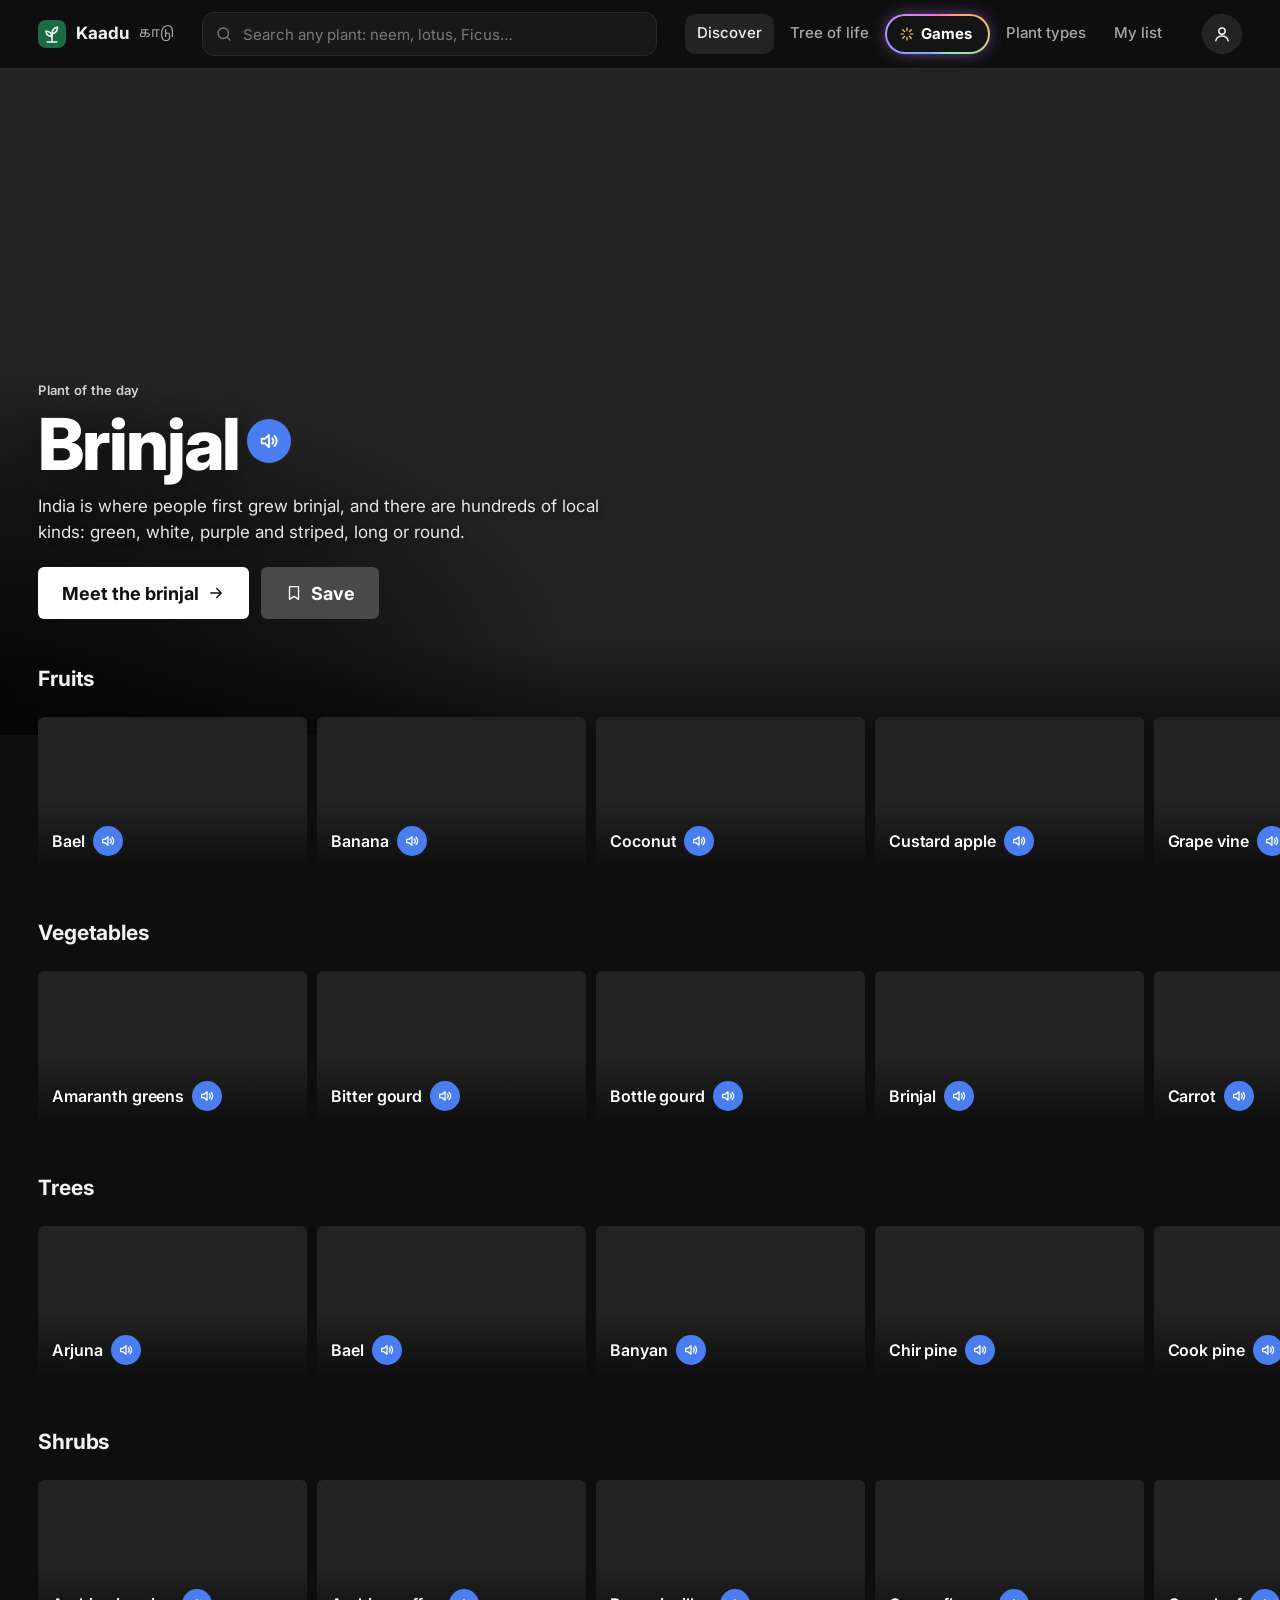
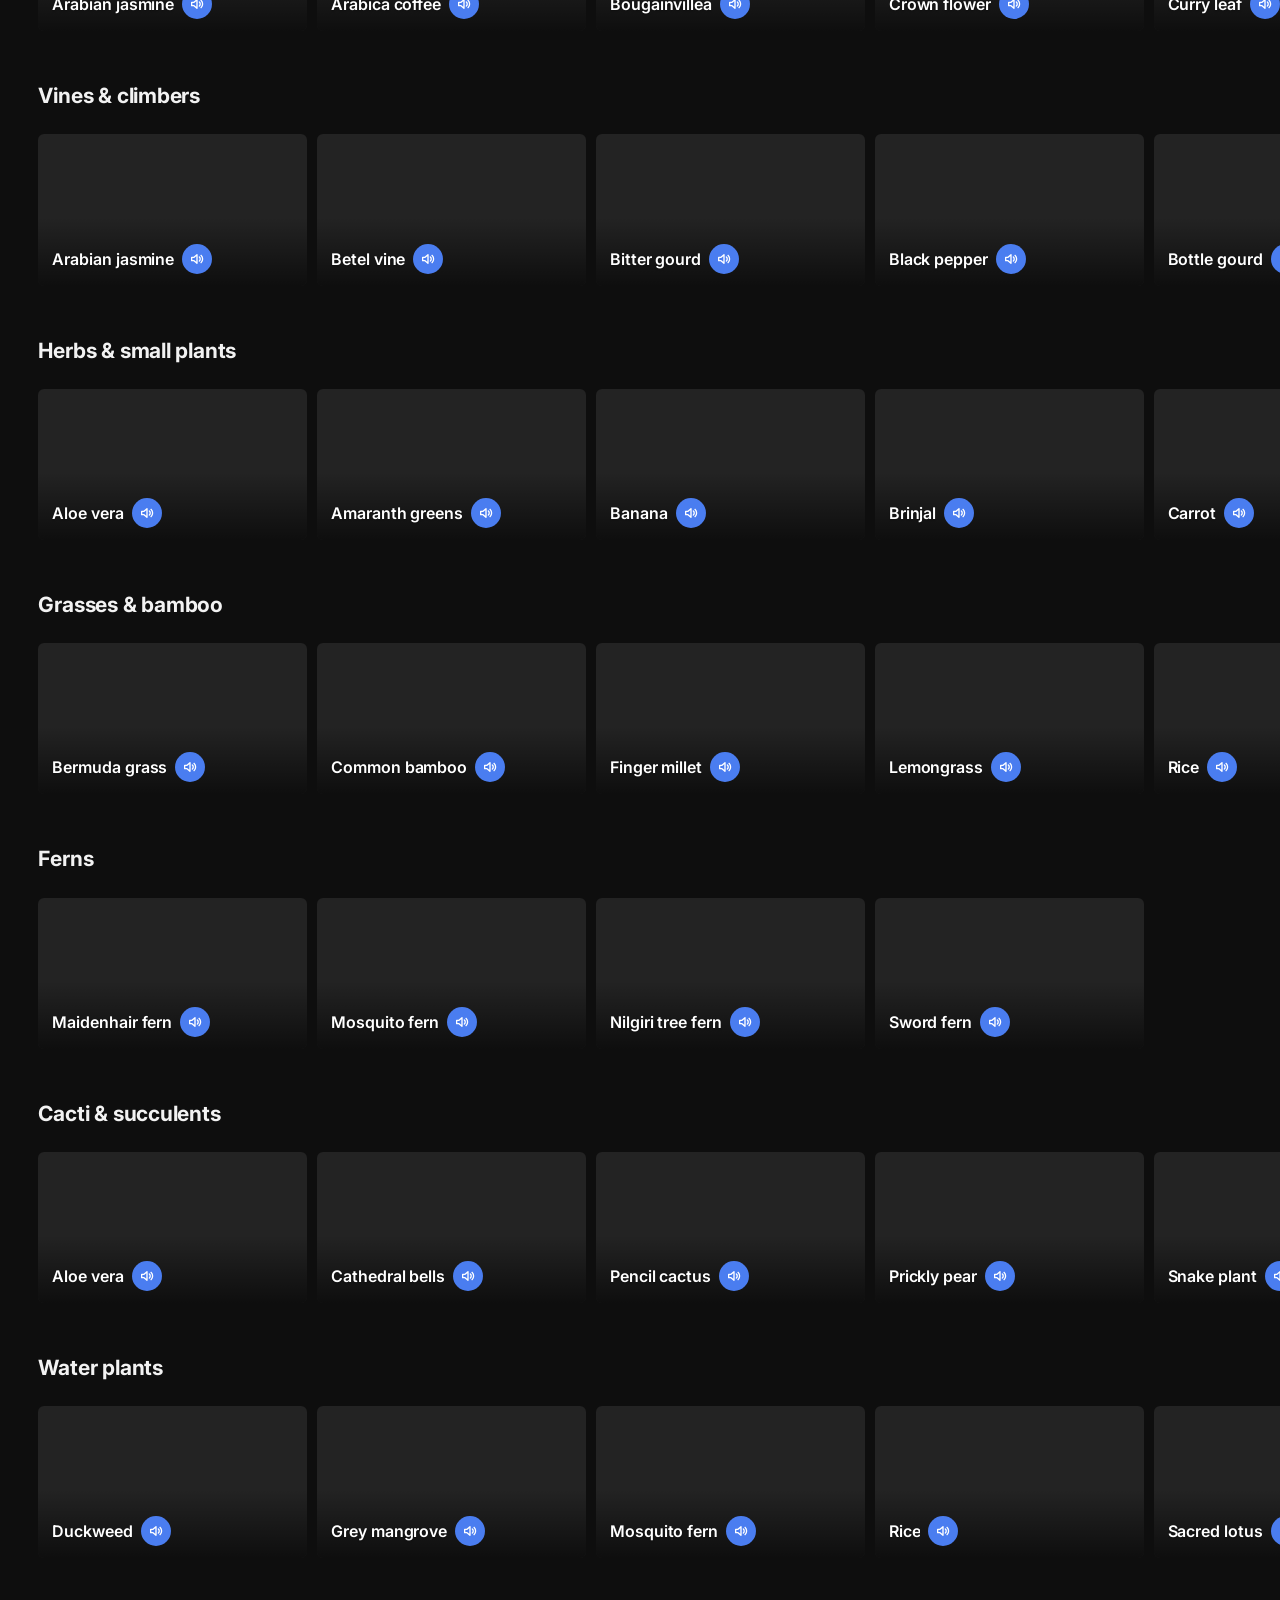
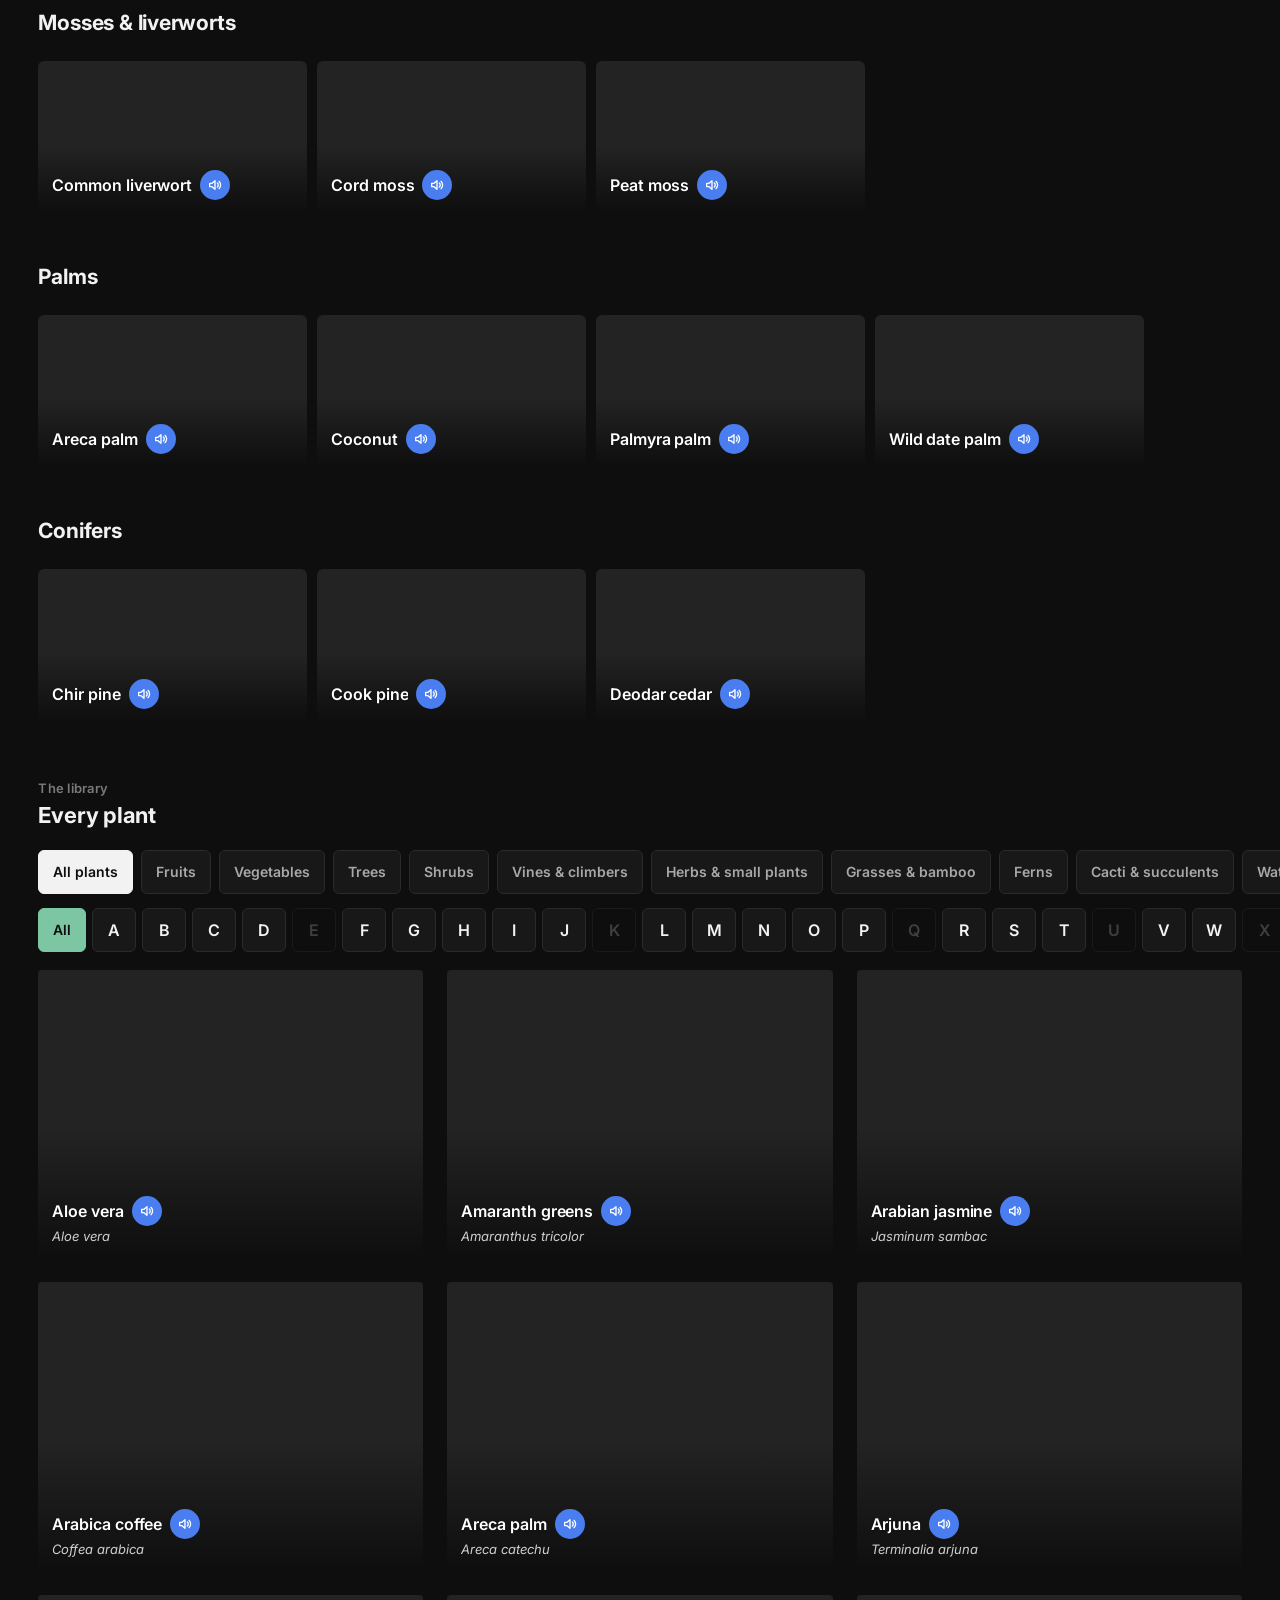
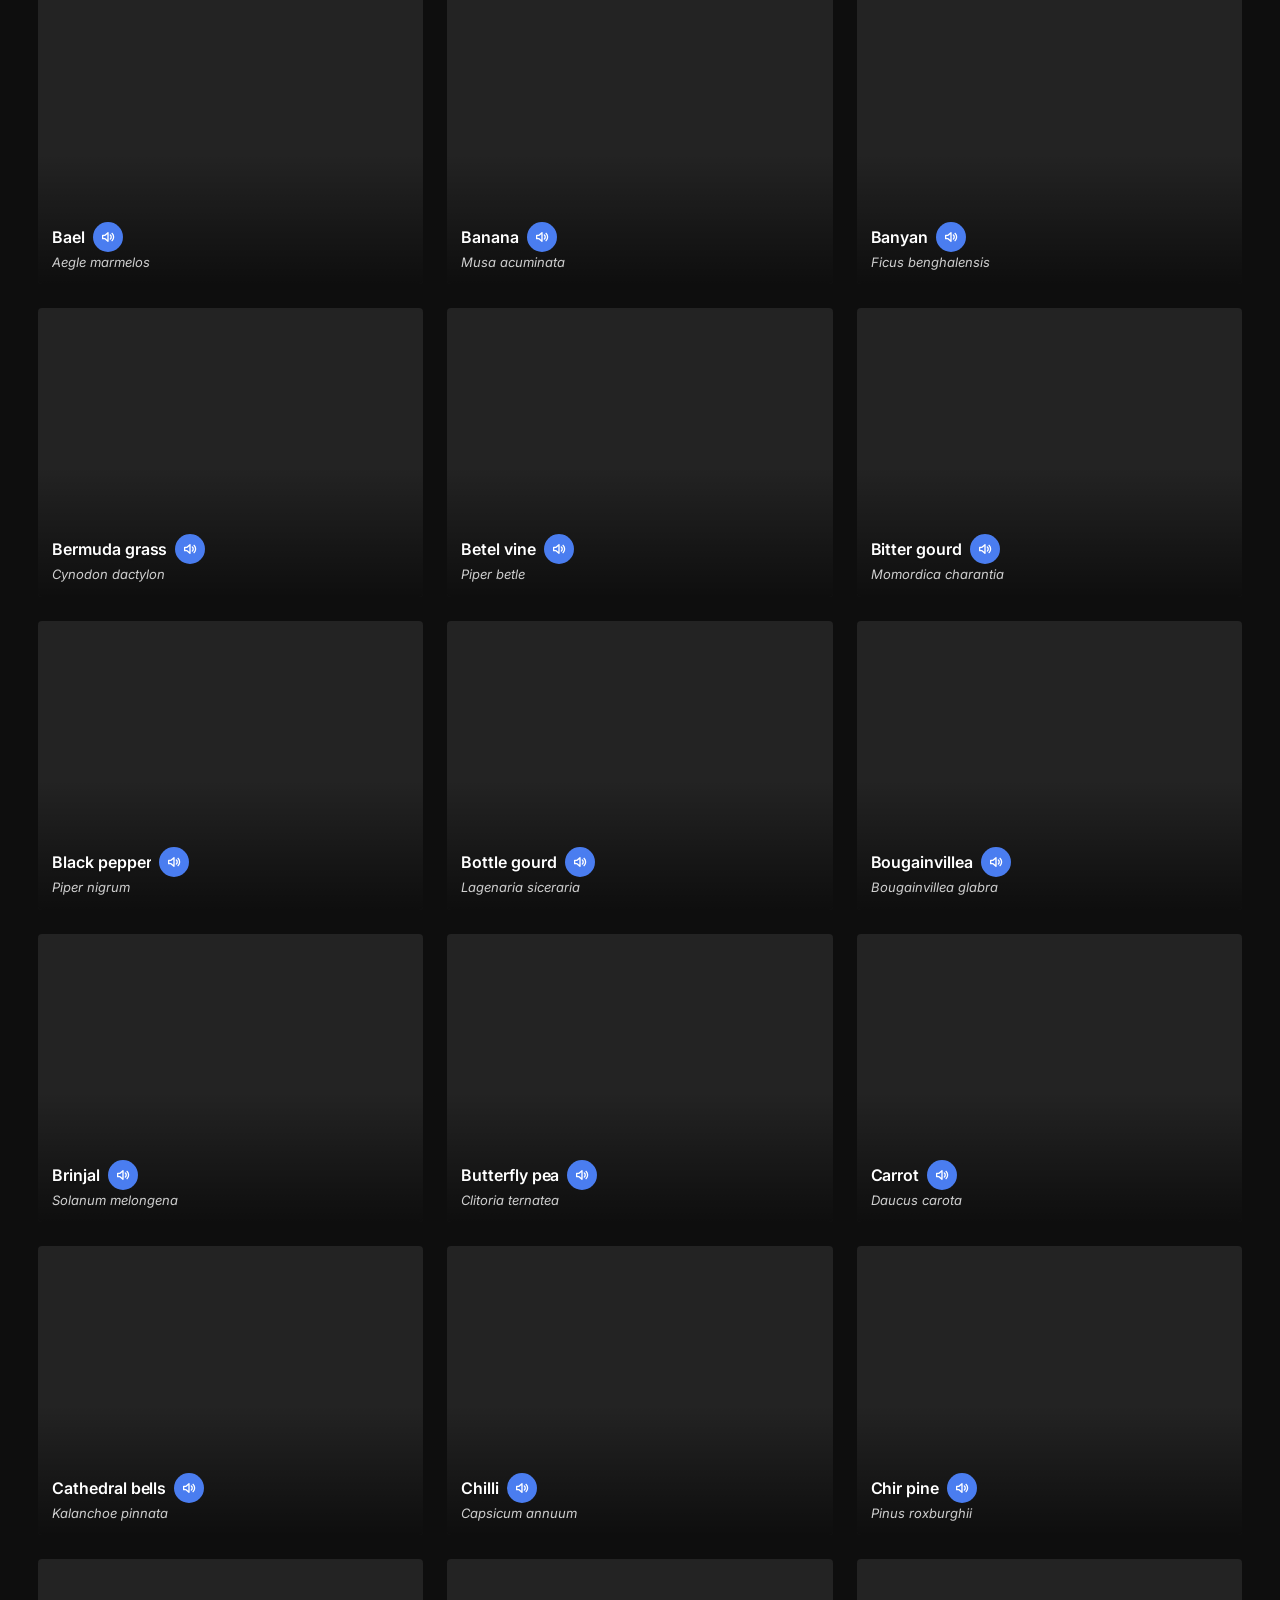
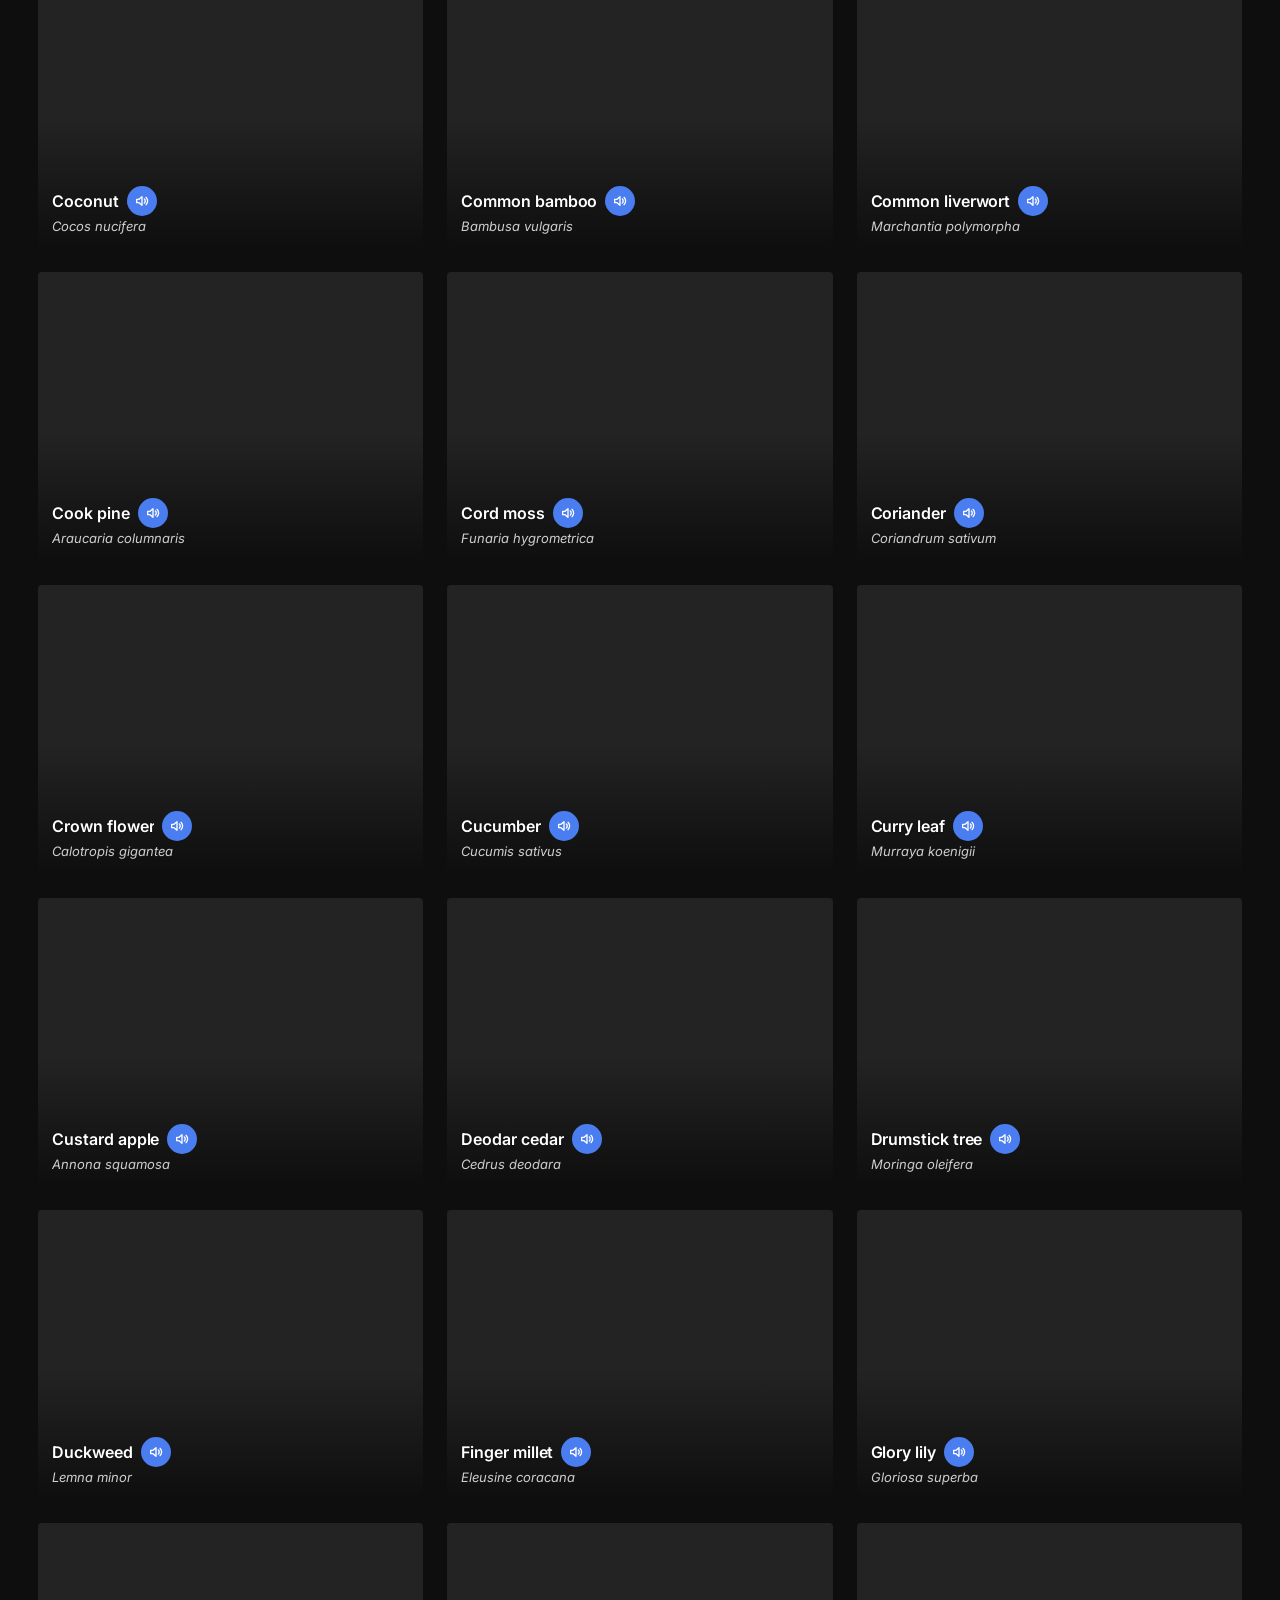
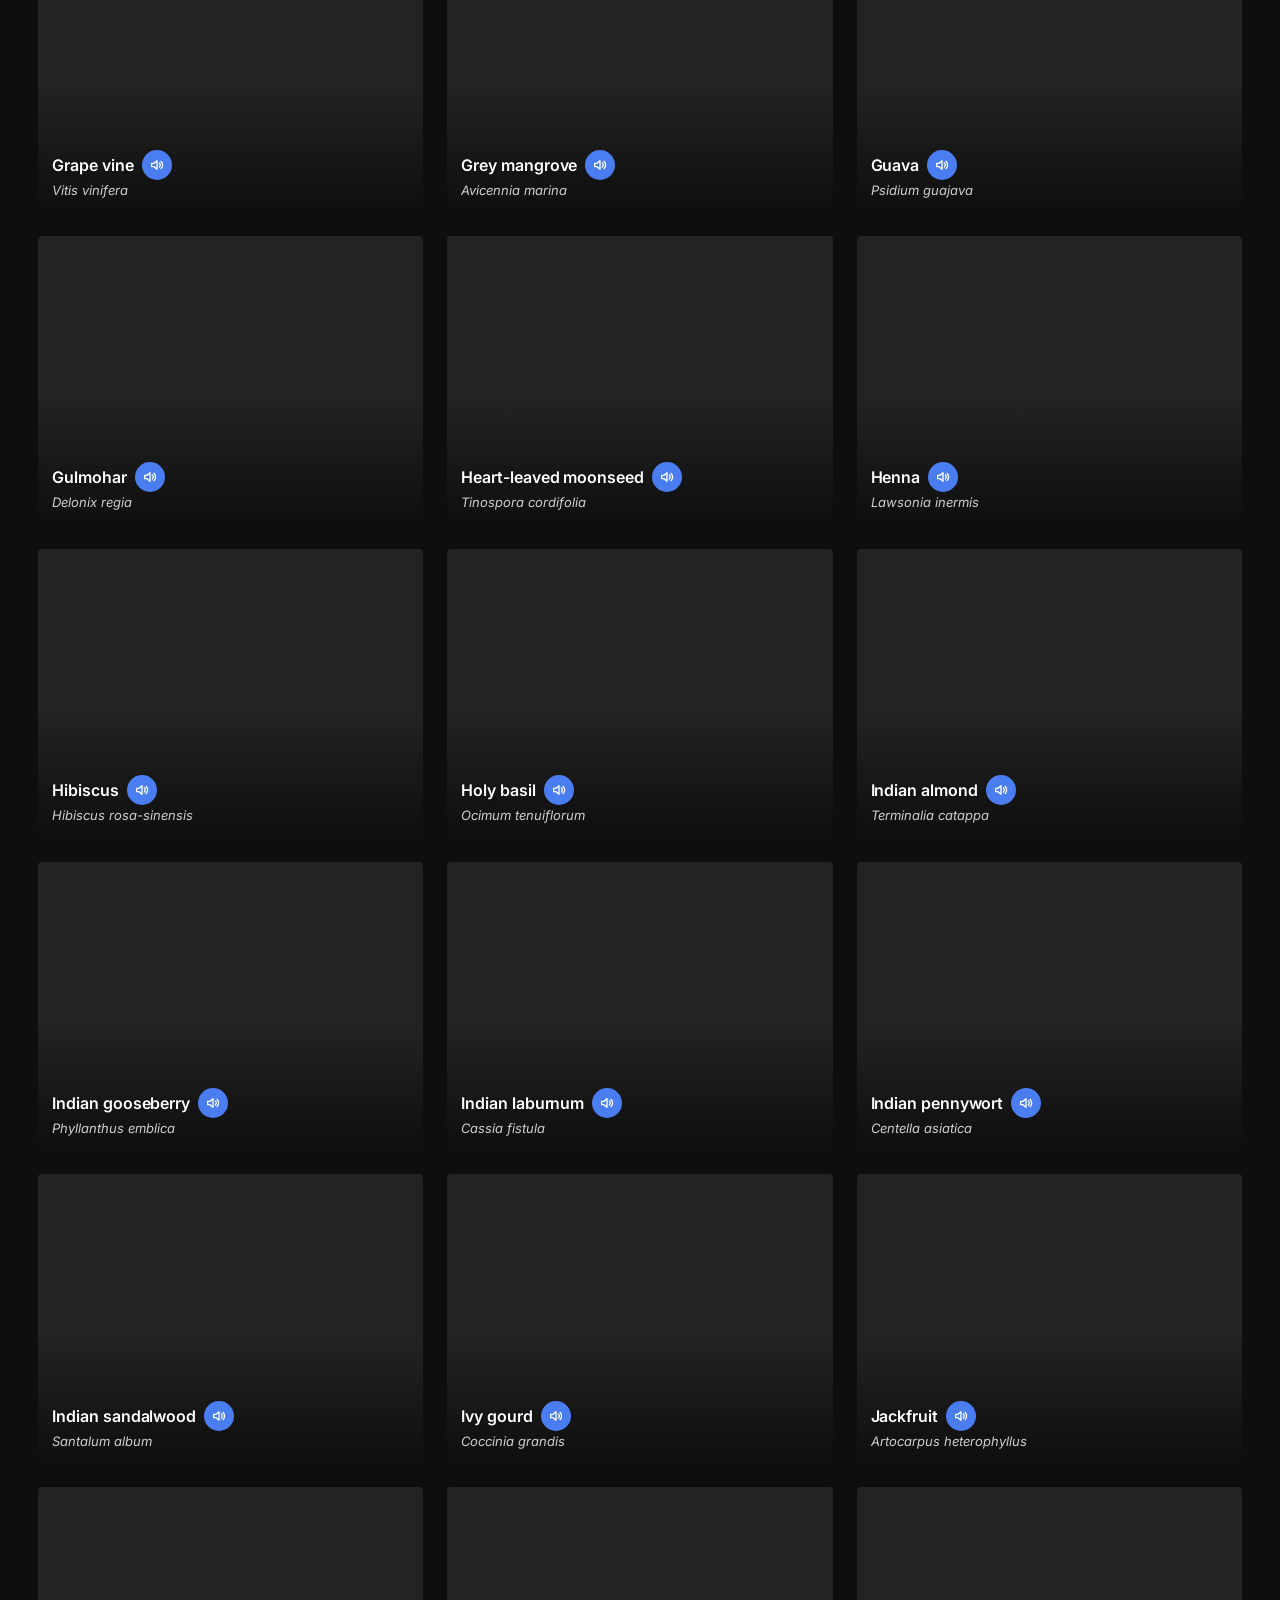
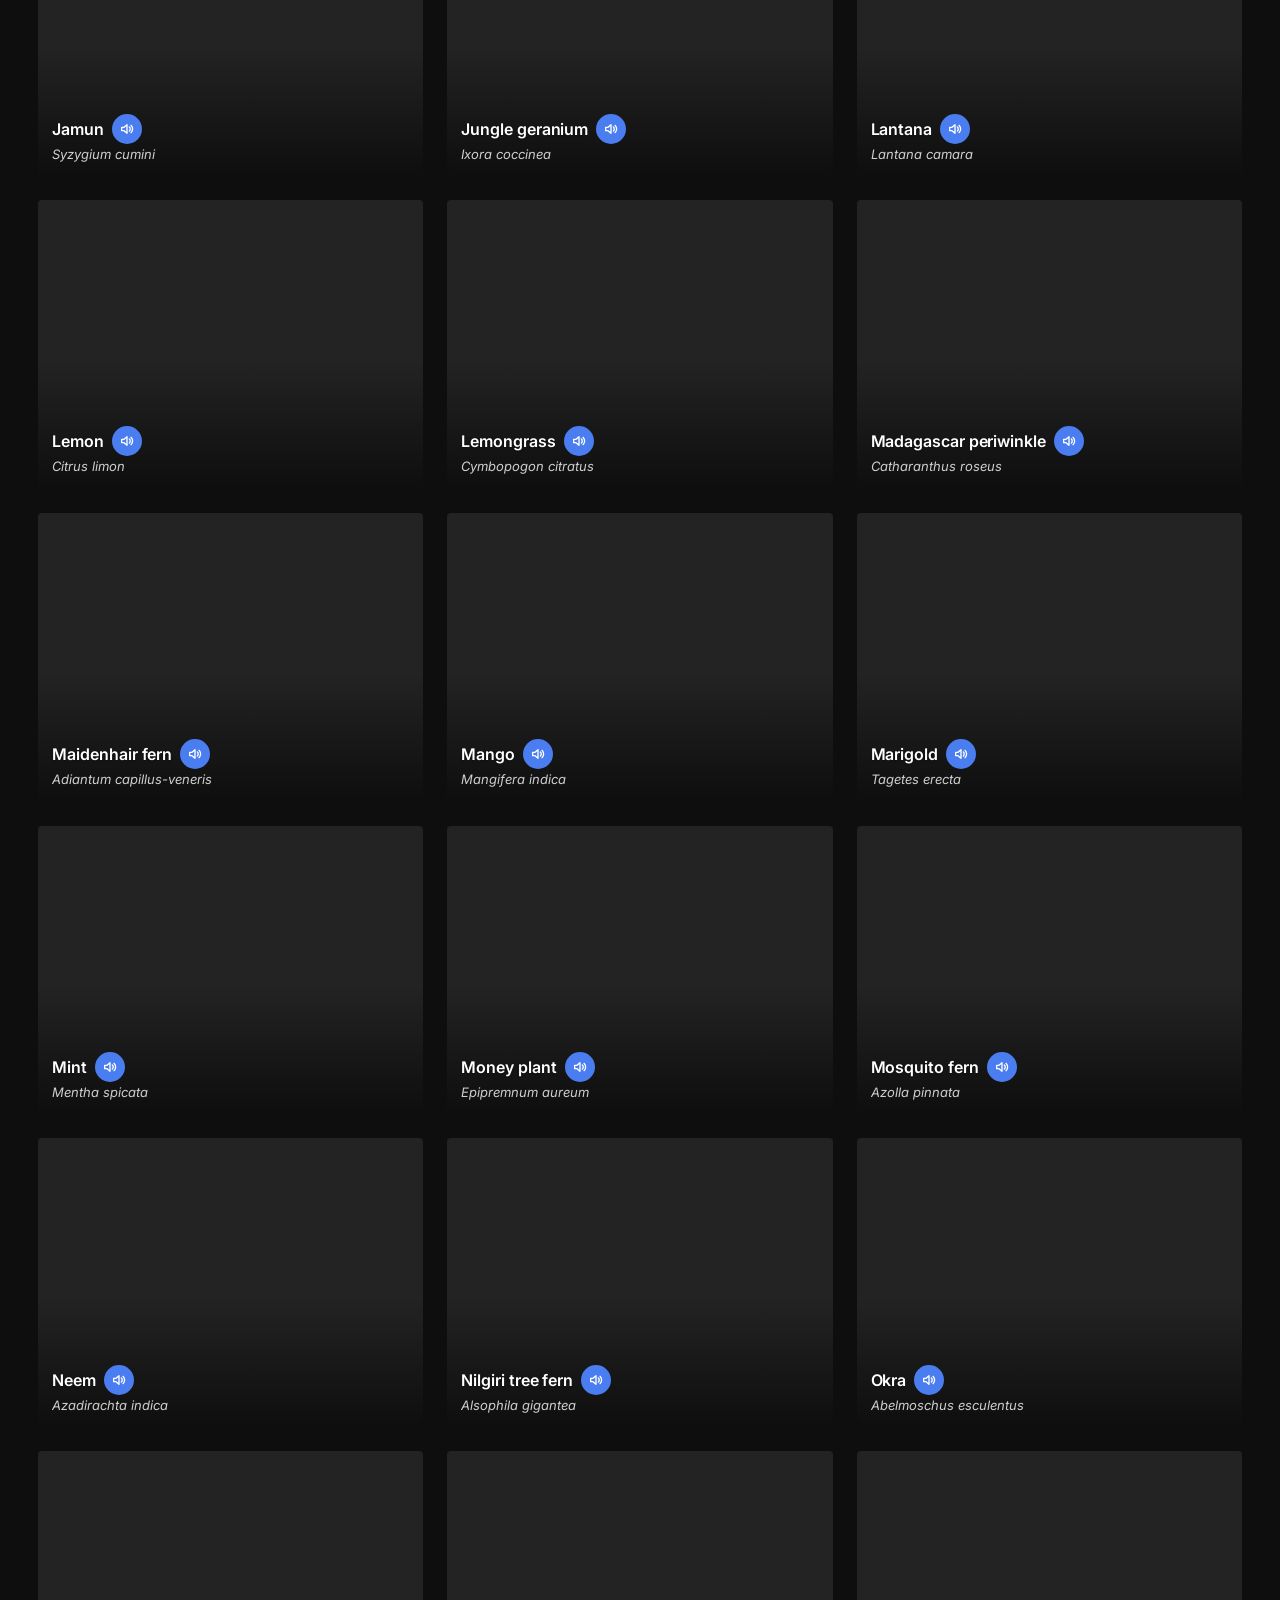
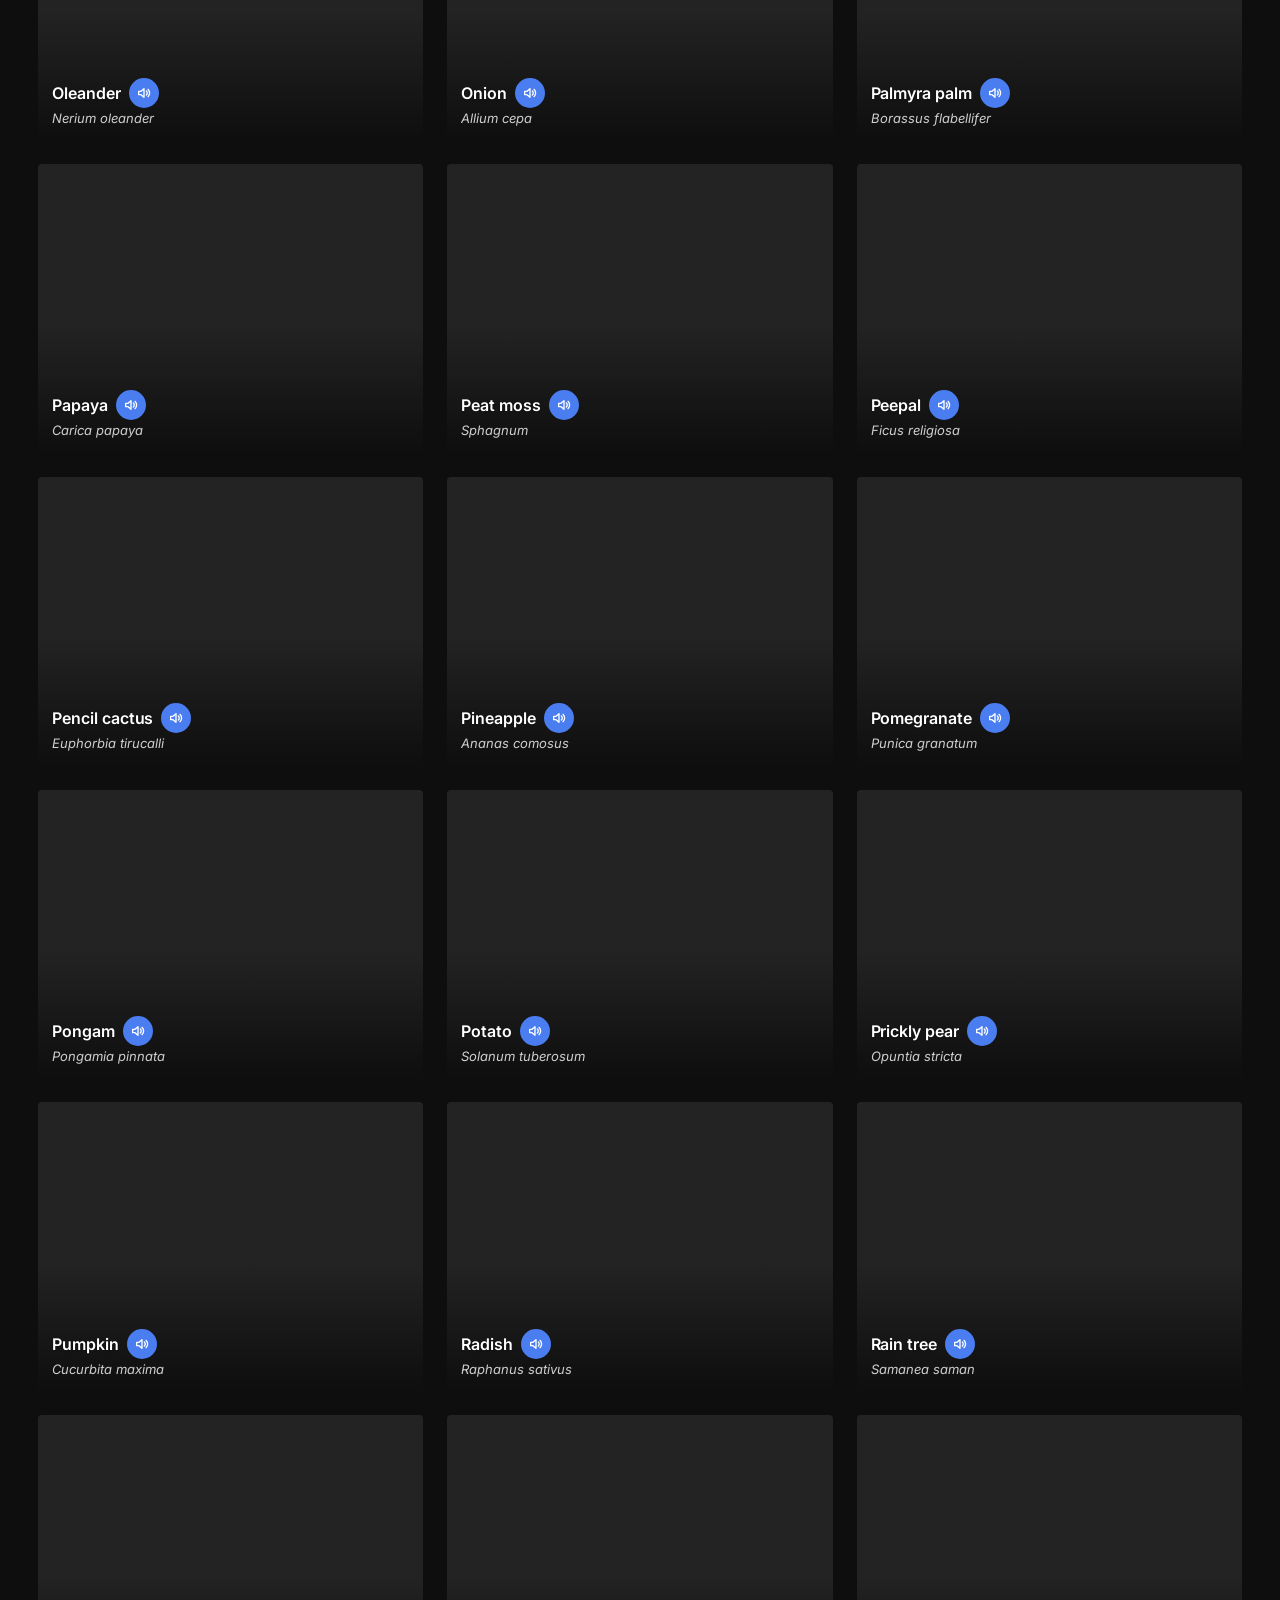
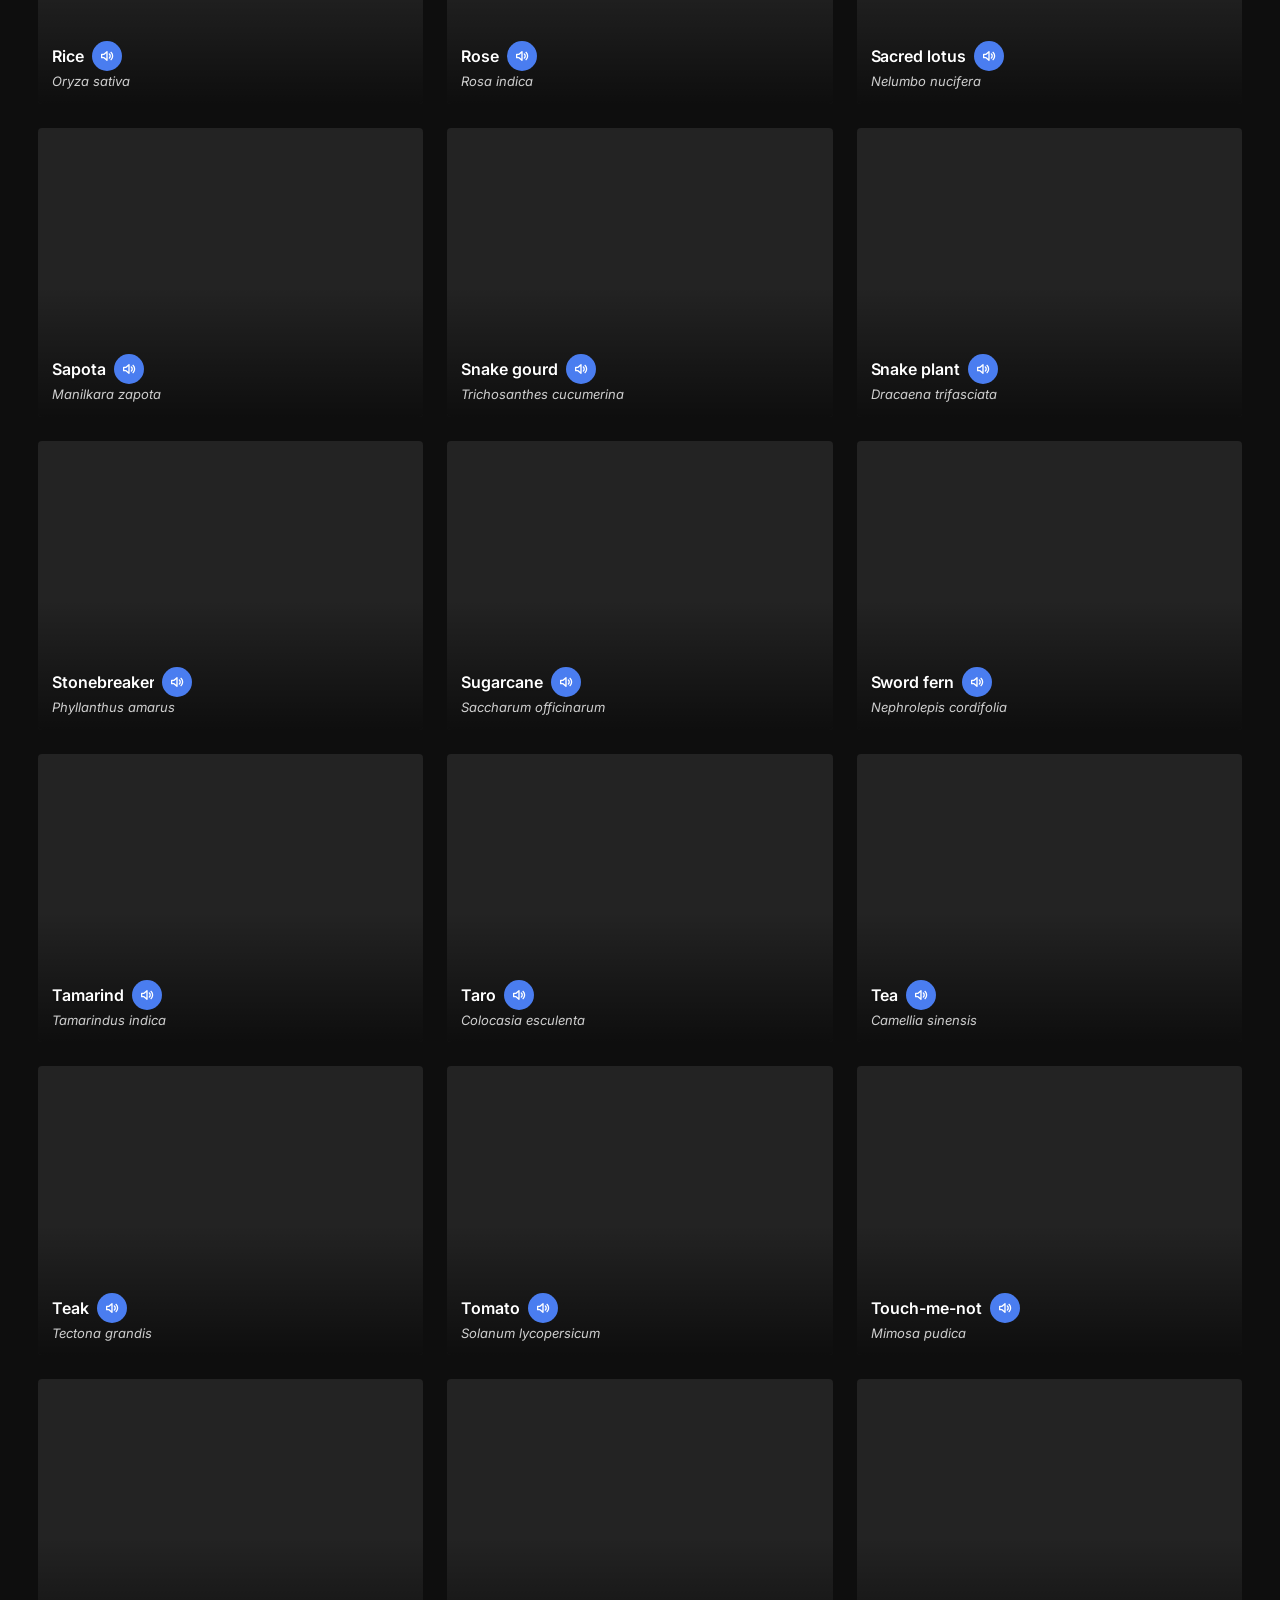
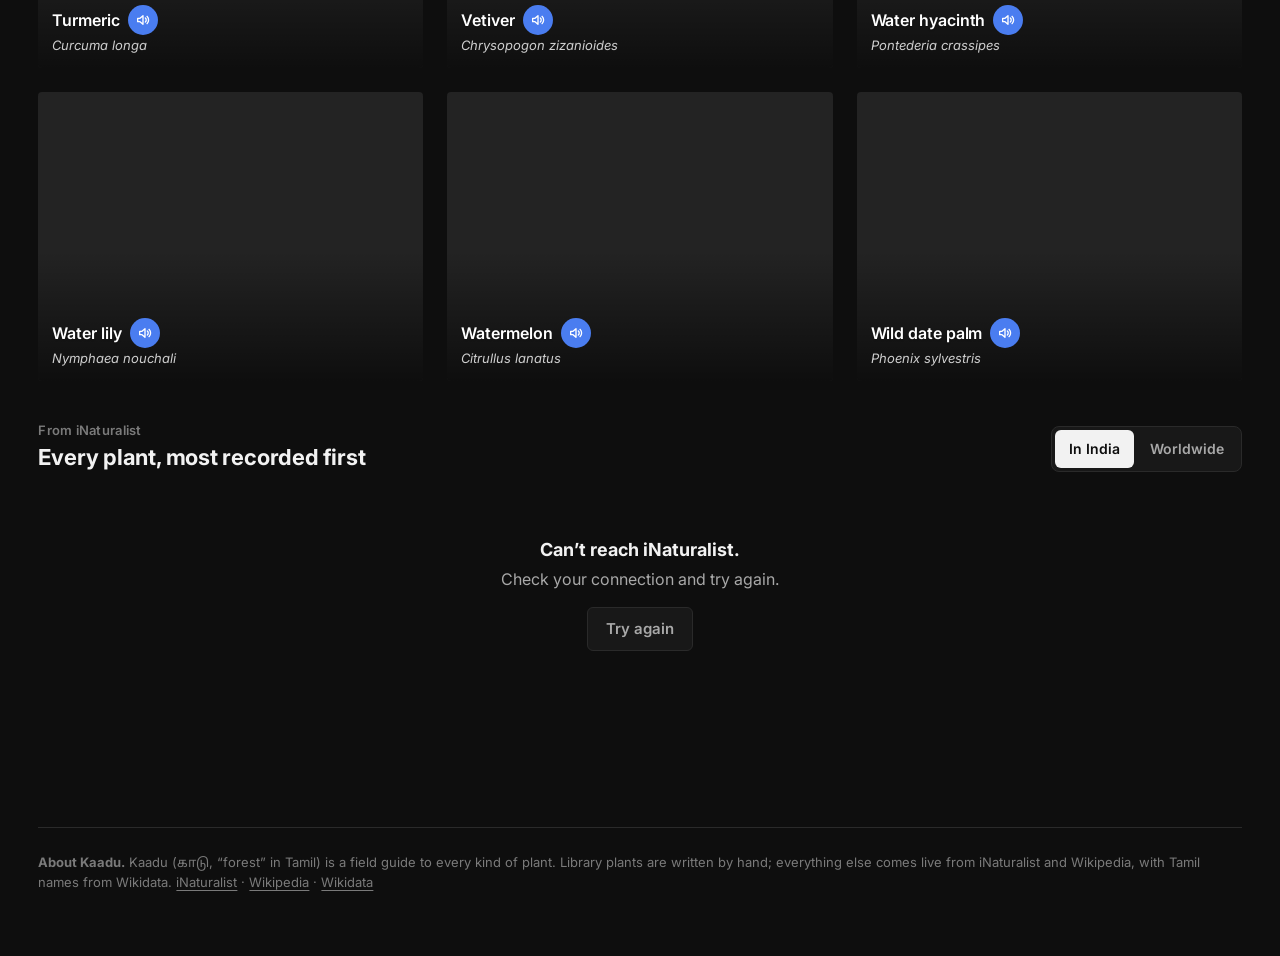
==== commit 6c70f4b6: "Games (6, with a Did you know card after every answer), fruits and vegetables, A–Z bar, recently vie" ====
--- a/index.html
+++ b/index.html
@@ -46,7 +46,14 @@
       <symbol id="i-info" viewBox="0 0 24 24"><circle cx="12" cy="12" r="9"/><path d="M12 11v6M12 7.5v.5"/></symbol>
       <symbol id="i-x" viewBox="0 0 24 24"><path d="M6 6l12 12M18 6 6 18"/></symbol>
       <symbol id="i-speak" viewBox="0 0 24 24"><path d="M4 9.5h3.5L12 5.5v13l-4.5-4H4z"/><path d="M15.5 9a4 4 0 0 1 0 6M18 6.5a7.5 7.5 0 0 1 0 11"/></symbol>
+      <symbol id="i-user" viewBox="0 0 24 24"><circle cx="12" cy="8.5" r="3.8"/><path d="M4.5 20c1.2-3.6 4-5.5 7.5-5.5s6.3 1.9 7.5 5.5"/></symbol>
       <symbol id="i-chev" viewBox="0 0 24 24"><path d="m6 9 6 6 6-6"/></symbol>
+      <symbol id="i-spark" viewBox="0 0 24 24"><path d="M12 3v4M12 17v4M3 12h4M17 12h4M5.6 5.6l2.8 2.8M15.6 15.6l2.8 2.8M18.4 5.6l-2.8 2.8M8.4 15.6l-2.8 2.8"/></symbol>
+      <symbol id="i-star" viewBox="0 0 24 24"><path d="m12 3 2.8 5.7 6.2.9-4.5 4.4 1.1 6.2L12 17.3 6.4 20.2l1.1-6.2L3 9.6l6.2-.9z" fill="currentColor"/></symbol>
+      <symbol id="i-play" viewBox="0 0 24 24"><path d="M7 4.5v15l12-7.5z"/></symbol>
+      <symbol id="i-branch" viewBox="0 0 24 24"><circle cx="12" cy="4.5" r="2"/><circle cx="5" cy="19.5" r="2"/><circle cx="12" cy="19.5" r="2"/><circle cx="19" cy="19.5" r="2"/><path d="M12 6.5v11M12 11c-4 0-7 2-7 6.5M12 11c4 0 7 2 7 6.5"/></symbol>
+      <symbol id="i-shuffle" viewBox="0 0 24 24"><path d="M3 7h3.5c4.5 0 6.5 10 11 10H21M3 17h3.5c1.8 0 3-1.5 4.2-3.5M21 7h-3.5c-1.8 0-3 1.5-4.2 3.5M18 4l3 3-3 3M18 14l3 3-3 3"/></symbol>
+      <symbol id="i-cards" viewBox="0 0 24 24"><rect x="3" y="6" width="11" height="15" rx="2"/><path d="M8 3.5h11a2 2 0 0 1 2 2V18"/></symbol>
       <!-- growth forms -->
       <symbol id="f-tree" viewBox="0 0 24 24"><path d="M12 21v-7"/><path d="M7.5 14a4.5 4.5 0 0 1-.9-8.9A5.5 5.5 0 0 1 17.4 5.1 4.5 4.5 0 0 1 16.5 14z"/></symbol>
       <symbol id="f-shrub" viewBox="0 0 24 24"><path d="M4 20h16"/><path d="M6.5 20a4 4 0 0 1-.5-7.9 5 5 0 0 1 9.6-2A4.5 4.5 0 0 1 18 20"/><path d="M12 20v-5M9 20l1.5-3M15 20l-1.5-3"/></symbol>
@@ -60,6 +67,8 @@
       <symbol id="f-palm" viewBox="0 0 24 24"><path d="M12 21c0-5 .5-9 0-12"/><path d="M12 9C10 6 7 5 3.5 6M12 9c2-3 5-4 8.5-3M12 9c-3 0-5.5 1.5-7 4.5M12 9c3 0 5.5 1.5 7 4.5M12 9c0-2.5-1-4.5-2.5-6"/></symbol>
       <symbol id="f-conifer" viewBox="0 0 24 24"><path d="M12 3 7 10h3l-4 5h4l-4.5 5h13L14 15h4l-4-5h3z"/><path d="M12 20v2"/></symbol>
       <symbol id="f-flower" viewBox="0 0 24 24"><circle cx="12" cy="9" r="2"/><path d="M12 7c-1-3 2-3 0-5M12 7c0-2.5 3-3.5 4-1.5S14 9 14 9M14 9c2.5-.5 4 1.5 2.5 3S12 11 12 11M12 11c-1 2.5-3.5 2.5-3.5.5S10 9 10 9M10 9c-2.5 0-3-2.5-1-3.5S12 7 12 7"/><path d="M12 11v10M12 17c-2 0-3.5-1-4-3 2 0 3.5 1 4 3z"/></symbol>
+      <symbol id="f-fruit" viewBox="0 0 24 24"><path d="M12 8c-4.5-2-8 1-8 5.5S7.5 21 12 20c4.5 1 8-2 8-6.5S16.5 6 12 8z"/><path d="M12 8c0-2 1-3.5 3-4.5M12 8c-1-1.5-2.5-2-4-1.5"/></symbol>
+      <symbol id="f-veg" viewBox="0 0 24 24"><path d="M15 9 4.5 19.5c-.5.5 0 1 .5.5L16 10"/><path d="M15 9c1.5-1.5 4-1.5 5 0-1 1.5-3.5 2-5 0zM15 9c1.5-1.5 1.5-4 0-5-1.5 1-2 3.5 0 5zM15 9c-1.5 1.5-4.5 8-10.5 11"/></symbol>
       <symbol id="f-all" viewBox="0 0 24 24"><path d="M5 19c0-8 5-14 15-15-1 10-7 15-15 15z"/><path d="M5 19 13 11"/></symbol>
     </defs>
   </svg>
@@ -77,12 +86,27 @@
       </form>
       <nav class="topnav" aria-label="Main">
         <a href="#/" data-tab="home" data-t="nav_home">Discover</a>
+        <a href="#/explore" data-tab="explore" data-t="nav_tree">Tree of life</a>
+        <a href="#/game" data-tab="game" class="magic"><svg class="k-icon" aria-hidden="true"><use href="#i-spark"/></svg><span data-t="nav_games">Games</span></a>
         <a href="#/types" data-tab="types" data-t="nav_groups">Plant types</a>
         <a href="#/saved" data-tab="saved" data-t="my_list">My list</a>
       </nav>
-      <button class="langswitch" id="langBtn" type="button" role="switch" aria-checked="false" aria-label="Language: English or Tamil">
+      <div class="profile">
+        <button class="profile-btn" id="profileBtn" type="button" aria-haspopup="true" aria-expanded="false" aria-controls="profilePanel" data-t-label="profile">
+          <svg class="k-icon" aria-hidden="true"><use href="#i-user"/></svg>
+        </button>
+        <div class="profile-panel" id="profilePanel" role="dialog" aria-labelledby="profileTitle" hidden>
+          <div class="pp-head"><span class="pp-avatar"><svg class="k-icon" aria-hidden="true"><use href="#i-user"/></svg></span><div><b id="profileTitle" data-t="profile">Profile</b><small data-t="profile_note">Saved on this device</small></div></div>
+          <div class="pp-row"><span class="pp-label"><svg class="k-icon" aria-hidden="true"><use href="#i-globe"/></svg><span data-t="language">Language</span></span>
+            <button class="langswitch" id="langBtn" type="button" role="switch" aria-checked="false" aria-label="Language: English or Tamil">
         <span class="opt" data-l="en">English</span><span class="opt" data-l="ta" lang="ta">தமிழ்</span>
       </button>
+          </div>
+          <a class="pp-link" href="#/saved"><svg class="k-icon" aria-hidden="true"><use href="#i-bookmark"/></svg><span data-t="my_list">My list</span><b id="ppSaved"></b></a>
+          <a class="pp-link" href="#/game"><svg class="k-icon" aria-hidden="true"><use href="#i-star"/></svg><span data-t="pp_stars">Game stars</span><b id="ppStars"></b></a>
+          <p class="pp-about"><b data-t="about_app">About Kaadu</b> <span data-t="pp_about">A field guide to every kind of plant, fruit and vegetable, with photos from iNaturalist and summaries from Wikipedia.</span></p>
+        </div>
+      </div>
     </div>
   </header>
 
@@ -90,7 +114,8 @@
 
   <nav class="tabbar" aria-label="Main">
     <a href="#/" data-tab="home"><svg class="k-icon" aria-hidden="true"><use href="#i-home"/></svg><span data-t="nav_home">Discover</span></a>
-    <a href="#/types" data-tab="types"><svg class="k-icon" aria-hidden="true"><use href="#i-grid"/></svg><span data-t="nav_groups">Plant types</span></a>
+    <a href="#/explore" data-tab="explore"><svg class="k-icon" aria-hidden="true"><use href="#i-branch"/></svg><span data-t="nav_explore">Explore</span></a>
+    <a href="#/game" data-tab="game" class="magic"><span class="magic-orb"><svg class="k-icon" aria-hidden="true"><use href="#i-spark"/></svg></span><span data-t="nav_games">Games</span></a>
     <a href="#/search" data-tab="search"><svg class="k-icon" aria-hidden="true"><use href="#i-search"/></svg><span data-t="nav_search">Search</span></a>
     <a href="#/saved" data-tab="saved"><svg class="k-icon" aria-hidden="true"><use href="#i-bookmark"/></svg><span data-t="my_list">My list</span></a>
   </nav>
--- a/styles.css
+++ b/styles.css
@@ -297,3 +297,423 @@
 @media (min-width: 900px) { .toast { bottom: 24px; } }
 .foot { margin-top: 64px; padding-top: 24px; border-top: 1px solid var(--line); color: var(--ink-3); font-size: 13px; line-height: 20px; }
 .foot a { text-decoration: underline; }
+
+/* Plant page: Save / Wikipedia appear when the mouse is over the photo (always shown on touch screens) */
+@media (hover: hover) and (pointer: fine) {
+  .nf .hero-acts { opacity: 0; transform: translateY(8px); transition: opacity .22s, transform .22s; }
+  .nf .hero:hover .hero-acts, .nf .hero-acts:focus-within { opacity: 1; transform: none; }
+}
+@media (hover: hover) and (pointer: fine) and (prefers-reduced-motion: reduce) { .nf .hero-acts { transform: none; } }
+
+/* The top bar is always solid and the banner starts below it, so the photo never sits under the bar */
+.hero-page .top:not(.solid) { background: var(--bg); border-bottom-color: var(--line); }
+.hero-page .top:not(.solid) .search { background: var(--surface); border-color: var(--line); }
+.hero-page .top:not(.solid) .topnav a { color: var(--ink-2); }
+.hero-page .top:not(.solid) .topnav a[aria-current="page"] { color: var(--ink); }
+.top, .top.solid { background: var(--bg); }
+.feature { margin-top: 0; }
+.feature-img { height: min(calc(86svh - var(--top-h)), 52vw); }
+@media (max-width: 760px) { .feature-img { height: calc(78svh - var(--top-h)); } }
+
+/* =====================================================================================
+   Ported from Zoorassic Park: A–Z bar, tree of life, games, the glowing Games button,
+   and the Android (Material 3) / iPhone (HIG) app looks.
+   ===================================================================================== */
+:root { --warm: #E0A866; }
+.tabbar { grid-template-columns: repeat(5, 1fr); }
+@media (min-width: 900px) { html.app .tabbar { display: flex !important; } html.app body { padding-bottom: calc(var(--tabbar-h) + env(safe-area-inset-bottom)); } }
+
+/* A–Z letters over the library grid */
+.az { display: flex; gap: 6px; overflow-x: auto; scrollbar-width: none; margin: -2px calc(-1 * var(--pad)) 16px; padding: 2px var(--pad); }
+.az::-webkit-scrollbar { display: none; }
+.az button { flex: 0 0 auto; min-width: 44px; height: 44px; padding: 0 10px; border-radius: 6px; background: var(--surface); border: 1px solid var(--line); font: 600 16px/1 var(--sans); color: var(--ink); white-space: nowrap; transition: background .15s, transform .1s; }
+.az button:hover:not(:disabled) { border-color: var(--ink-3); }
+.az button:active:not(:disabled) { transform: scale(.92); }
+.az button[aria-pressed="true"] { background: var(--accent); border-color: var(--accent); color: var(--accent-ink); }
+.az button:disabled { color: var(--ink-3); opacity: .45; background: transparent; cursor: default; }
+.az .az-all { font-size: 14px; padding: 0 14px; }
+@media (max-width: 760px) { .az { margin: -2px -16px 14px; padding: 2px 16px; } }
+
+/* Tree of life: breadcrumbs, then photo tiles for each branch */
+.crumbs { display: flex; flex-wrap: wrap; align-items: center; gap: 2px 4px; margin: 4px 0 6px; font-size: 14px; color: var(--ink-3); }
+.crumbs a { display: inline-flex; align-items: center; min-height: 32px; padding: 0 4px; border-radius: 6px; color: var(--ink-2); font-weight: 500; white-space: nowrap; }
+.crumbs a:hover { color: var(--ink); background: var(--surface-2); }
+.crumbs span { padding: 0 4px; color: var(--ink); font-weight: 600; white-space: nowrap; }
+.crumbs .k-icon { width: 14px; height: 14px; }
+.tile.skeleton { min-height: 0; }
+.tol { gap: 2px; }
+.tol .tol-rank { font-size: 11px; font-weight: 700; letter-spacing: .04em; text-transform: uppercase; opacity: .8; -webkit-line-clamp: 1; margin: 0; }
+.tol i { font-size: 13px; opacity: .85; overflow: hidden; text-overflow: ellipsis; white-space: nowrap; }
+.tol b { overflow: hidden; text-overflow: ellipsis; white-space: nowrap; }
+.lede i { color: var(--ink-2); }
+
+/* Games: the glowing "magic" button in the header and an orb in the phone tab bar */
+@property --magic-a { syntax: '<angle>'; inherits: false; initial-value: 0deg; }
+@keyframes magicSpin { to { --magic-a: 360deg; } }
+@keyframes magicTwinkle { 0%, 100% { transform: scale(1) rotate(0); } 50% { transform: scale(1.25) rotate(90deg); } }
+.topnav a.magic { position: relative; display: inline-flex; align-items: center; gap: 6px; padding: 7px 16px 7px 12px; border-radius: 999px; color: #fff !important; font-weight: 700;
+  background: linear-gradient(#141414, #141414) padding-box, conic-gradient(from var(--magic-a), #ff6ec7, #ffb86b, #7cf0c5, #7aa7ff, #c48bff, #ff6ec7) border-box;
+  border: 2px solid transparent; animation: magicSpin 3.5s linear infinite; box-shadow: 0 0 18px -4px rgba(196,139,255,.7); }
+.topnav a.magic .k-icon { width: 16px; height: 16px; color: #ffd36b; animation: magicTwinkle 1.8s ease-in-out infinite; }
+.topnav a.magic:hover { box-shadow: 0 0 26px -2px rgba(255,110,199,.8); background: linear-gradient(#202020, #202020) padding-box, conic-gradient(from var(--magic-a), #ff6ec7, #ffb86b, #7cf0c5, #7aa7ff, #c48bff, #ff6ec7) border-box; }
+.topnav a.magic:active { transform: scale(.95); }
+.tabbar a.magic { position: relative; }
+.tabbar a.magic .magic-orb { width: 46px; height: 46px; margin-top: -22px; border-radius: 50%; display: grid; place-items: center; color: #fff;
+  background: conic-gradient(from var(--magic-a), #ff6ec7, #ffb86b, #7cf0c5, #7aa7ff, #c48bff, #ff6ec7); animation: magicSpin 3.5s linear infinite;
+  box-shadow: 0 0 0 4px var(--bg), 0 0 22px -2px rgba(196,139,255,.85); }
+.tabbar a.magic .magic-orb .k-icon { width: 22px; height: 22px; stroke-width: 2.2; animation: magicTwinkle 1.8s ease-in-out infinite; filter: drop-shadow(0 1px 2px rgba(0,0,0,.4)); }
+.tabbar a.magic:active .magic-orb { transform: scale(.92); }
+.tabbar a.magic[aria-current="page"] { color: var(--ink); }
+@media (prefers-reduced-motion: reduce) { .topnav a.magic, .tabbar a.magic .magic-orb, .magic .k-icon { animation: none !important; } }
+@media (max-width: 1180px) and (min-width: 900px) { .top-inner { gap: 16px; } .brand-ta { display: none; } .topnav a { padding: 8px 9px; } }
+
+/* Games screen */
+.games { display: grid; gap: 14px; grid-template-columns: repeat(auto-fill, minmax(250px, 1fr)); }
+.game-card { position: relative; display: flex; flex-direction: column; gap: 6px; padding: 0 0 18px; overflow: hidden; border-radius: 8px; background: var(--surface); border: 1px solid var(--line); transition: transform .15s, border-color .15s; }
+.game-card:hover { border-color: var(--ink-3); transform: translateY(-2px); }
+.game-card > b { font: 700 20px/1.2 var(--sans); padding: 0 18px; margin-top: 14px; }
+.game-card > span:not(.game-cover) { color: var(--ink-2); font-size: 15px; padding: 0 18px; }
+.game-card small { position: absolute; z-index: 2; top: 12px; right: 12px; display: inline-flex; gap: 4px; align-items: center; padding: 4px 8px; border-radius: 6px; background: rgba(255,255,255,.94); color: #1d6b45; font-weight: 700; }
+.game-card small .k-icon { width: 14px; height: 14px; color: #E8A317; }
+.game-cover { position: relative; display: block; aspect-ratio: 16 / 9; margin-bottom: 8px; --gp: color-mix(in srgb, var(--gc) 72%, #000); background-color: color-mix(in srgb, var(--gc) 22%, var(--surface)); }
+.game-ico { position: absolute; left: 14px; bottom: -20px; width: 44px; height: 44px; border-radius: 12px; display: grid; place-items: center; background: var(--surface); color: color-mix(in srgb, var(--gc) 70%, var(--ink)); box-shadow: 0 0 0 3px var(--surface), 0 4px 12px -6px rgba(0,0,0,.3); }
+.game-ico .k-icon { width: 24px; height: 24px; }
+.ga { position: absolute; inset: 0; display: flex; align-items: center; justify-content: center; gap: 12px; padding: 16px 18px 22px; overflow: hidden; }
+.ga img, .ga i { display: block; width: 100%; height: 100%; object-fit: cover; background: var(--surface-2); }
+.ga .ok { box-shadow: 0 0 0 3px var(--gp); }
+.ga-name .ga-photo { width: 46%; height: 88%; border-radius: 6px; overflow: hidden; }
+.ga-chips { display: flex; flex-direction: column; gap: 6px; }
+.ga-chips b { display: inline-flex; align-items: center; gap: 5px; font: 600 12px/1 var(--sans); padding: 7px 10px; border-radius: 6px; background: var(--surface); color: var(--ink); white-space: nowrap; }
+.ga-chips b .k-icon { width: 14px; height: 14px; }
+.ga-chips b.ok { background: var(--gp); color: #fff; box-shadow: none; }
+.ga-find { flex-direction: column; gap: 8px; }
+.ga-say { display: inline-flex; align-items: center; gap: 6px; font: 600 12px/1 var(--sans); padding: 6px 10px; border-radius: 999px; background: var(--blue); color: #fff; }
+.ga-say .k-icon { width: 14px; height: 14px; }
+.ga-grid { display: grid; grid-template-columns: repeat(4, 46px); gap: 8px; }
+.ga-grid span { width: 46px; height: 46px; border-radius: 6px; overflow: hidden; }
+.ga-odd span { width: 50px; height: 50px; border-radius: 6px; overflow: hidden; }
+.ga-odd span.odd { box-shadow: 0 0 0 3px var(--warm); transform: translateY(-4px) rotate(-4deg); }
+.ga-memory { display: grid; grid-template-columns: repeat(3, 44px); gap: 8px; }
+.ga-memory span { width: 44px; height: 52px; border-radius: 6px; overflow: hidden; }
+.ga-memory .down { display: grid; place-items: center; background: var(--gp); color: rgba(255,255,255,.75); }
+.ga-memory .down .k-icon { width: 18px; height: 18px; }
+.ga-memory .up { box-shadow: 0 0 0 3px var(--warm); }
+.gc-name   { --gc: #3FAE6E; background-image: repeating-linear-gradient(45deg, color-mix(in srgb, var(--gc) 18%, transparent) 0 8px, transparent 8px 18px); }
+.gc-group  { --gc: #E8B320; background-image: radial-gradient(circle, color-mix(in srgb, var(--gc) 38%, transparent) 2.5px, transparent 3px), radial-gradient(circle, color-mix(in srgb, var(--gc) 22%, transparent) 2.5px, transparent 3px); background-size: 24px 24px; background-position: 0 0, 12px 12px; }
+.gc-odd    { --gc: #E35D8F; background-image: linear-gradient(135deg, color-mix(in srgb, var(--gc) 20%, transparent) 25%, transparent 25%), linear-gradient(225deg, color-mix(in srgb, var(--gc) 20%, transparent) 25%, transparent 25%); background-size: 22px 22px; }
+.gc-find   { --gc: #8C6CE6; background-image: linear-gradient(color-mix(in srgb, var(--gc) 18%, transparent) 1px, transparent 1px), linear-gradient(90deg, color-mix(in srgb, var(--gc) 18%, transparent) 1px, transparent 1px); background-size: 20px 20px; }
+.gc-memory { --gc: #1E9E9A; background-image: conic-gradient(color-mix(in srgb, var(--gc) 16%, transparent) 25%, transparent 0 50%, color-mix(in srgb, var(--gc) 16%, transparent) 0 75%, transparent 0); background-size: 28px 28px; }
+
+/* A game */
+.quiz { max-width: 760px; margin: 0 auto; }
+.quiz-modes { display: inline-flex; margin-bottom: 10px; max-width: 100%; }
+.quiz-modes a { display: inline-flex; align-items: center; gap: 6px; min-height: 44px; padding: 0 14px 0 8px; border-radius: 6px; font-size: 14px; font-weight: 600; color: var(--ink-2); background: var(--surface); border: 1px solid var(--line); white-space: nowrap; }
+.quiz-modes a:hover { color: var(--ink); }
+.quiz-modes a .k-icon { width: 17px; height: 17px; }
+.quiz-top { display: flex; justify-content: space-between; align-items: end; gap: 16px; flex-wrap: wrap; }
+.quiz .h-display { font-size: clamp(26px, 4vw, 38px); margin: 4px 0 0; }
+.quiz .h-display:lang(ta), html:lang(ta) .quiz .h-display { font-size: clamp(22px, 3.4vw, 32px); line-height: 1.3; letter-spacing: 0; }
+.stats { display: flex; gap: 8px; }
+.stat { background: var(--surface); border: 1px solid var(--line); border-radius: 8px; padding: 6px 12px; text-align: center; min-width: 80px; }
+.stat b { display: block; font: 700 19px var(--sans); font-variant-numeric: tabular-nums; }
+.stat span { font-size: 12px; color: var(--ink-2); white-space: nowrap; }
+.qprog { display: flex; align-items: center; gap: 14px; margin: 16px 0 0; flex-wrap: wrap; }
+.qprog > span { font-weight: 700; font-size: 15px; white-space: nowrap; }
+.qprog small { color: var(--ink-2); font-weight: 600; font-size: 14px; white-space: nowrap; }
+.qprog-dots { display: flex; gap: 6px; flex: 1 1 200px; max-width: 420px; }
+.qprog-dots i { flex: 1; height: 8px; border-radius: 4px; background: var(--surface-2); transition: background .3s; }
+.qprog-dots i.done { background: var(--accent); }
+.qprog-dots i.now { background: color-mix(in srgb, var(--accent) 45%, var(--surface-2)); }
+@media (prefers-reduced-motion: no-preference) { .qprog-dots i.now { animation: qpulse 1.4s ease-in-out infinite; } }
+@keyframes qpulse { 50% { opacity: .55; } }
+.quiz-player { margin: 16px 0; display: flex; align-items: center; gap: 18px; background: var(--surface); border: 1px solid var(--line); border-radius: 8px; padding: 16px 18px; }
+.quiz-player p { margin: 2px 0 0; color: var(--ink-2); font-size: 14px; }
+.find-name { font: 700 24px/1.2 var(--sans); }
+.sound-play { flex-shrink: 0; width: 64px; height: 64px; border-radius: 50%; background: var(--blue); color: #fff; display: grid; place-items: center; transition: transform .15s; }
+.sound-play:hover { transform: scale(1.05); }
+.sound-play .k-icon { width: 28px; height: 28px; stroke-width: 2; }
+.sound-play.speaking { box-shadow: 0 0 0 6px color-mix(in srgb, var(--blue) 35%, transparent); }
+.choices { display: grid; grid-template-columns: repeat(4, 1fr); gap: 12px; margin-top: 16px; }
+@media (max-width: 640px) { .choices { grid-template-columns: 1fr 1fr; } }
+.choice-wrap { position: relative; display: flex; min-width: 0; }
+.choice { flex: 1; min-width: 0; text-align: left; border-radius: 6px; overflow: hidden; background: var(--surface); border: 1px solid var(--line); transition: border-color .15s, opacity .2s; }
+.choice:hover { border-color: var(--ink-3); }
+.choice img { aspect-ratio: 4 / 3; width: 100%; object-fit: cover; background: var(--surface-2); max-height: calc((100svh - var(--top-h, 69px) - 420px) / 2); min-height: 100px; }
+.choice div { padding: 10px 12px; min-height: 44px; font-weight: 600; font-size: 15px; white-space: nowrap; overflow: hidden; text-overflow: ellipsis; }
+.choice-wrap .choice div { padding-right: 52px; }
+.say-opt { flex-shrink: 0; width: 56px; height: 56px; border-radius: 8px; background: var(--blue); color: #fff; display: grid; place-items: center; transition: transform .1s, background .15s; }
+.say-opt .k-icon { width: 24px; height: 24px; stroke-width: 2; }
+.say-opt:active { transform: scale(.94); }
+.say-opt.speaking { background: color-mix(in srgb, var(--blue) 75%, #000); }
+.say-opt.in-choice { position: absolute; right: 6px; bottom: 3px; width: 44px; height: 44px; border-radius: 6px; }
+.say-opt.in-choice .k-icon { width: 20px; height: 20px; }
+.name-photo { margin: 16px 0 12px; position: relative; border-radius: 8px; overflow: hidden; background: var(--surface-2); width: 100%; height: clamp(180px, calc(100svh - var(--top-h, 69px) - 400px), 440px); }
+.name-photo img { width: 100%; height: 100%; object-fit: cover; }
+.name-photo figcaption { position: absolute; left: 10px; bottom: 8px; font-size: 11px; color: #fff; text-shadow: 0 1px 3px rgba(0,0,0,.7); max-width: 90%; white-space: nowrap; overflow: hidden; text-overflow: ellipsis; }
+.group-name { margin: 0 0 14px; } .group-name b { font: 700 24px var(--sans); }
+/* Tamil words are longer: answers grow to fit on one line (moving to their own row) instead of wrapping. */
+.name-choices { display: flex; flex-wrap: wrap; gap: 10px; }
+.name-opt { flex: 1 1 calc(50% - 5px); min-width: max-content; display: flex; gap: 8px; }
+.name-choice { flex: 1; display: inline-flex; align-items: center; justify-content: center; gap: 8px; min-height: 56px; padding: 0 18px; border-radius: 8px; background: var(--surface); border: 1px solid var(--line); font-size: 17px; font-weight: 600; white-space: nowrap; transition: border-color .15s, opacity .2s; }
+.name-choice:hover { border-color: var(--ink-3); }
+.form-choice .k-icon { width: 22px; height: 22px; color: var(--accent); }
+.choice.dim, .name-choice.dim { opacity: .45; }
+.choice.wrong, .name-choice.wrong { outline: 4px solid #E5484D; outline-offset: -2px; background: color-mix(in srgb, #E5484D 22%, var(--surface)); opacity: 1; }
+.choice.right, .name-choice.right { outline: 4px solid #30A46C; outline-offset: -2px; background: color-mix(in srgb, #30A46C 22%, var(--surface)); opacity: 1; }
+@media (prefers-reduced-motion: no-preference) { .right.reveal { animation: revealPop .5s ease-out .25s both; } }
+@keyframes revealPop { 50% { transform: scale(1.06); } }
+.feedback { min-height: 44px; margin: 14px 0 0; display: flex; align-items: center; justify-content: space-between; gap: 12px; flex-wrap: wrap; }
+.feedback p { margin: 0; font-weight: 600; }
+.feedback .row { display: flex; gap: 10px; margin-left: auto; }
+.feedback .ok { color: var(--accent); }
+.feedback .no { color: #FF8A8E; font-weight: 700; }
+.more-link { color: var(--accent); font-weight: 600; text-decoration: underline; text-underline-offset: 3px; margin-left: 6px; white-space: nowrap; }
+.btn.accent { background: var(--accent); color: var(--accent-ink); }
+.btn.accent:hover { background: color-mix(in srgb, var(--accent) 85%, #fff); }
+/* The Next button fills from left to right during the 2 s before the next question */
+#next.auto { position: relative; overflow: hidden; isolation: isolate; }
+#next.auto::before { content: ''; position: absolute; inset: 0; z-index: -1; background: color-mix(in srgb, #fff 35%, transparent); transform-origin: left; animation: fillNext var(--auto-ms, 2s) linear forwards; }
+@keyframes fillNext { from { transform: scaleX(0); } to { transform: scaleX(1); } }
+@media (prefers-reduced-motion: reduce) { #next.auto::before { animation: none; } }
+@media (max-width: 760px) {
+  .name-photo { height: clamp(150px, calc(100svh - var(--top-h, 118px) - 470px), 340px); }
+  .name-choice { min-height: 52px; font-size: 16px; } .say-opt { width: 52px; height: 52px; }
+  .stat { min-width: 64px; padding: 4px 10px; } .stat b { font-size: 17px; }
+}
+/* Memory match */
+.memory { display: grid; gap: 10px; grid-template-columns: repeat(4, minmax(0, 1fr)); }
+@media (max-width: 760px) { .memory { grid-template-columns: repeat(3, minmax(0, 1fr)); gap: 8px; } }
+.mem { position: relative; aspect-ratio: 1; border-radius: 8px; perspective: 600px; }
+.mem .back, .mem .front { position: absolute; inset: 0; border-radius: 8px; overflow: hidden; backface-visibility: hidden; -webkit-backface-visibility: hidden; transition: transform .35s; display: grid; place-items: center; }
+.mem .back { background: var(--accent-soft); color: var(--accent); border: 1px solid color-mix(in srgb, var(--accent) 35%, transparent); }
+.mem .back .k-icon { width: 32px; height: 32px; }
+.mem .front { transform: rotateY(180deg); background: var(--surface-2); }
+.mem .front img { position: absolute; inset: 0; width: 100%; height: 100%; object-fit: cover; }
+.mem .front b { position: absolute; left: 0; right: 0; bottom: 0; padding: 4px 6px; background: rgba(0,0,0,.6); color: #fff; font-size: 12px; text-align: center; white-space: nowrap; overflow: hidden; text-overflow: ellipsis; }
+.mem.up .back { transform: rotateY(180deg); } .mem.up .front { transform: rotateY(360deg); }
+.mem.matched .front { box-shadow: inset 0 0 0 3px var(--accent); }
+@media (prefers-reduced-motion: reduce) { .mem .back, .mem .front { transition: none; } }
+/* Results */
+.results { text-align: center; max-width: 620px; margin: 0 auto; }
+.res-card { margin: 22px 0; padding: 28px; border-radius: 12px; background: var(--surface); border: 1px solid var(--line); display: flex; flex-direction: column; gap: 12px; align-items: center; }
+.res-big strong { font: 800 84px/1 var(--sans); } .res-big span { font-size: 28px; color: var(--ink-2); font-weight: 700; }
+.res-stars { display: flex; gap: 6px; } .res-stars i { color: var(--surface-2); } .res-stars i.on { color: #FFD36B; } .res-stars .k-icon { width: 30px; height: 30px; }
+.res-line { font-size: 20px; font-weight: 700; margin: 6px 0 0; }
+.res-acts { display: flex; justify-content: center; gap: 12px; flex-wrap: wrap; }
+.confetti { position: fixed; inset: 0; pointer-events: none; z-index: 90; overflow: hidden; }
+.confetti i { position: absolute; width: 10px; height: 14px; border-radius: 2px; }
+
+/* =====================================================================================
+   Android app mode — Material Design 3 (html.android: inside the Android app, or ?app=android)
+   ===================================================================================== */
+.appbar { display: none; }
+html.app { --sat: max(env(safe-area-inset-top), var(--safe-area-inset-top, 0px)); --sab: max(env(safe-area-inset-bottom), var(--safe-area-inset-bottom, 0px)); }
+html.app .top { display: none; }
+html.app main { padding: 8px 16px 24px; }
+html.app .hero-page main { padding-top: 8px; }
+html.app .page-head .h-display { display: none; } /* the title is in the app bar */
+html.app .page-head { margin: 4px 0 16px; }
+html.app .feature { margin: 0 0 16px; overflow: hidden; }
+html.app .feature-img { height: 62svh; min-height: 0; }
+html.app .feature + .shelf { margin-top: 0; }
+html.app .nf-back, html.app .pn-side, html.app .quiz-modes, html.app .crumbs { display: none !important; } /* the app bar has Back; swipe for Previous / Next */
+html.app .nf .gallery { margin: -8px -16px 0; }
+html.app .nf .hero { border-radius: 0; }
+html.app .langswitch { display: none; }
+html.app .shelf-arrow { display: none; }
+html.app .tabbar { display: flex; }
+html.app .tabbar a { flex: 1; }
+html.app .tabbar a.magic .magic-orb { margin-top: -12px; }
+html.app.searching .top { display: block; position: fixed; inset: 0 0 auto 0; z-index: 40; padding-top: var(--sat); border: 0; backdrop-filter: none; -webkit-backdrop-filter: none; }
+html.app.searching .top-inner { padding: 8px; flex-wrap: nowrap; }
+html.app.searching .brand, html.app.searching .topnav { display: none; }
+html.app.searching .search { display: flex; flex: 1 1 100%; margin: 0; }
+html.app.searching main { padding-top: 76px; }
+html.app #searchClose { display: grid; }
+#searchClose { display: none; }
+.ripple { position: absolute; border-radius: 50%; background: currentColor; opacity: .16; transform: scale(0); animation: ripple .5s ease-out forwards; pointer-events: none; z-index: 5; }
+@keyframes ripple { to { transform: scale(1); opacity: 0; } }
+
+html.android {
+  --sans: Roboto, 'Noto Sans Tamil', system-ui, sans-serif;
+  --m-surface: #0E0E0E; --m-container: #1A1C1A; --m-container-high: #252825; --m-sec-container: #1F4A35; --m-on-sec: #CDE9DB;
+  --m-outline: #8C9389; --m-outline-var: #424840; --m-inverse: #E1E3DC; --m-on-inverse: #2E312D; --tabbar-h: 80px;
+}
+html.android body { background: var(--m-surface); letter-spacing: .01em; padding-bottom: calc(80px + var(--sab)); }
+html.android .appbar { display: flex; align-items: center; gap: 4px; position: sticky; top: 0; z-index: 30; height: calc(64px + var(--sat)); padding: var(--sat) 4px 0; background: var(--m-surface); transition: background .2s; }
+html.android.scrolled .appbar { background: var(--m-container); }
+.ab-btn { width: 48px; height: 48px; border-radius: 50%; display: grid; place-items: center; color: var(--ink); flex-shrink: 0; }
+.ab-btn .k-icon { width: 24px; height: 24px; stroke-width: 2; }
+.ab-btn[hidden] { display: none; }
+.ab-title { flex: 1; min-width: 0; margin: 0 0 0 16px; font: 400 22px/28px var(--sans); color: var(--ink); white-space: nowrap; overflow: hidden; text-overflow: ellipsis; }
+.ab-title:lang(ta) { font-size: 19px; }
+.ab-lang { font: 500 15px var(--sans); color: var(--accent); }
+.ab-lang[lang="ta"] { font-family: 'Noto Sans Tamil', var(--sans); font-size: 18px; }
+html.android .ab-back-label { display: none; }
+html.android #abBack { display: none !important; } /* Android: the phone's own Back button goes back */
+html.android.searching .top { background: var(--m-surface); }
+html.android .search { height: 56px; border-radius: 28px; border: 0; background: var(--m-container-high); padding: 0 4px; box-shadow: none; }
+html.android .search > .k-icon { display: none; }
+html.android .search input { font-size: 16px; padding-left: 4px; }
+html.android .h-display { font: 400 28px/36px var(--sans); letter-spacing: 0; }
+html.android .h-section, html.android .shelf-title { font: 500 20px/28px var(--sans); letter-spacing: 0; }
+html.android .eyebrow { font: 500 12px/16px var(--sans); letter-spacing: .5px; color: var(--ink-2); }
+html.android .lede { font-size: 14px; line-height: 20px; }
+html.android .feature { border-radius: 16px; background: var(--m-container); }
+html.android .feature-body .h-display { font: 500 32px/40px var(--sans); }
+html.android .feature-body .btn, html.android .hero-btn { height: 40px; border-radius: 20px; padding: 0 20px; font: 500 14px/20px var(--sans); }
+html.android .card-img, html.android .shelf-track > .card .card-img { border-radius: 12px; }
+html.android .card-name { font: 500 15px/20px var(--sans); }
+html.android .grid { gap: 16px 12px; }
+html.android .tile, html.android .game-card, html.android .quiz-player, html.android .stat, html.android .res-card, html.android .name-photo, html.android .fact { border-radius: 16px; }
+html.android .game-card, html.android .quiz-player, html.android .stat, html.android .res-card { border: 0; background: var(--m-container); }
+html.android .game-card:hover { transform: none; }
+html.android .game-card > b { font: 500 18px/24px var(--sans); }
+html.android .btn { height: 40px; padding: 0 24px; border-radius: 20px; font: 500 14px/20px var(--sans); letter-spacing: .1px; }
+html.android .btn.outline { border: 1px solid var(--m-outline); background: transparent; }
+html.android .name-choice, html.android .choice { border-radius: 12px; border-color: var(--m-outline-var); }
+html.android .say-opt { border-radius: 16px; }
+html.android .az button { border-radius: 8px; border-color: var(--m-outline-var); background: transparent; }
+html.android .az button[aria-pressed="true"] { background: var(--m-sec-container); color: var(--m-on-sec); border-color: transparent; }
+html.android .filter { height: 40px; padding: 0 16px 0 4px; border-radius: 8px; border: 1px solid var(--m-outline-var); background: transparent; font: 500 14px/1 var(--sans); color: var(--ink-2); }
+html.android .filter[aria-current="true"] { background: var(--m-sec-container); border-color: transparent; color: var(--m-on-sec); }
+html.android .filter[aria-current="true"] .fpics img { border-color: var(--m-sec-container); }
+html.android .filters, html.android .az { margin-left: -16px; margin-right: -16px; padding-left: 16px; padding-right: 16px; }
+html.android .seg { border-radius: 20px; border-color: var(--m-outline); padding: 0; overflow: hidden; }
+html.android .seg button { border-radius: 0; min-height: 40px; }
+html.android .seg button[aria-pressed="true"] { background: var(--m-sec-container); color: var(--m-on-sec); }
+/* Navigation bar: 80dp, pill indicator behind the active icon */
+html.android .tabbar { height: calc(80px + var(--sab)); padding: 12px 0 calc(16px + var(--sab)); background: var(--m-container); border: 0; backdrop-filter: none; -webkit-backdrop-filter: none; }
+html.android .tabbar a { gap: 4px; color: var(--ink-2); font: 500 12px/16px var(--sans); letter-spacing: .3px; justify-content: flex-start; }
+html.android:lang(ta) .tabbar a { font-size: 11px; letter-spacing: 0; }
+html.android .tabbar a:not(.magic) .k-icon { width: 64px; height: 32px; padding: 4px 20px; border-radius: 16px; stroke-width: 1.8; transition: background .2s; }
+html.android .tabbar a[aria-current="page"] { color: var(--ink); font-weight: 700; }
+html.android .tabbar a[aria-current="page"]:not(.magic) .k-icon { background: var(--m-sec-container); color: var(--m-on-sec); stroke-width: 2.2; }
+html.android .tabbar a.magic .magic-orb { width: 40px; height: 40px; margin-top: -8px; box-shadow: 0 0 0 4px var(--m-container), 0 0 18px -2px rgba(196,139,255,.8); }
+/* Snackbar instead of a centred toast */
+html.android .toast { left: 16px; right: 16px; transform: none; width: auto; max-width: none; bottom: calc(88px + var(--sab)); border-radius: 4px; background: var(--m-inverse); color: var(--m-on-inverse); text-align: left; padding: 14px 16px; font: 400 14px/20px var(--sans); }
+@media (prefers-reduced-motion: no-preference) { html.android .toast { animation: snack .2s ease-out; } }
+@keyframes snack { from { opacity: 0; transform: translateY(8px); } }
+html.android :is(a, button):active { -webkit-tap-highlight-color: transparent; }
+
+/* =====================================================================================
+   iPhone app mode — Apple Human Interface Guidelines (html.ios: "Kaadu-iOS" app, Home Screen, or ?app=ios)
+   ===================================================================================== */
+html.ios {
+  --sans: -apple-system, 'SF Pro Text', 'Inter', 'Noto Sans Tamil', system-ui, sans-serif;
+  --i-tint: #7CC6A3; --i-label2: rgba(235,235,245,.6); --i-sep: rgba(84,84,88,.65); --i-fill: rgba(118,118,128,.24); --i-bar: rgba(18,18,18,.82); --tabbar-h: 49px;
+}
+html.ios body { letter-spacing: -.01em; padding-bottom: calc(49px + var(--sab)); -webkit-user-select: none; user-select: none; }
+html.ios .appbar { display: grid; grid-template-columns: 1fr auto 1fr; align-items: center; position: sticky; top: 0; z-index: 30; height: calc(44px + var(--sat)); padding: var(--sat) 8px 0; background: var(--i-bar); -webkit-backdrop-filter: saturate(180%) blur(20px); backdrop-filter: saturate(180%) blur(20px); box-shadow: 0 .5px 0 var(--i-sep); }
+html.ios .appbar .ab-btn { width: auto; min-width: 44px; height: 44px; border-radius: 0; color: var(--i-tint); display: inline-flex; align-items: center; justify-content: center; gap: 2px; }
+html.ios .appbar .ab-btn .k-icon { width: 22px; height: 22px; stroke-width: 2.2; }
+html.ios #abBack { grid-column: 1; grid-row: 1; justify-self: start; font: 400 17px var(--sans); padding-right: 6px; white-space: nowrap; }
+html.ios #abBack .k-icon { width: 24px; height: 24px; stroke-width: 2.6; margin-left: -4px; }
+html.ios .ab-title { grid-column: 2; grid-row: 1; margin: 0; max-width: 56vw; font: 600 17px/22px var(--sans); text-align: center; }
+html.ios #abSearch { grid-column: 3; grid-row: 1; justify-self: end; margin-right: 44px; }
+html.ios .ab-lang { grid-column: 3; grid-row: 1; justify-self: end; font: 600 16px var(--sans); }
+html.ios .ab-lang[lang="ta"] { font-size: 18px; }
+/* Main tabs use a large title (34pt bold) under the bar */
+html.ios.root .appbar { height: calc(96px + var(--sat)); grid-template-rows: 44px 52px; box-shadow: none; }
+html.ios.root .ab-title { grid-column: 1 / -1; grid-row: 2; justify-self: start; max-width: none; padding-left: 8px; font: 700 34px/41px var(--sans); letter-spacing: .01em; }
+html.ios.root .ab-title:lang(ta) { font-size: 28px; }
+html.ios.root.scrolled .appbar { box-shadow: 0 .5px 0 var(--i-sep); }
+html.ios.searching .top { background: var(--i-bar); -webkit-backdrop-filter: saturate(180%) blur(20px); backdrop-filter: saturate(180%) blur(20px); }
+html.ios.searching .top-inner { padding: 6px 8px 8px; }
+html.ios .search { height: 36px; border-radius: 10px; border: 0; background: var(--i-fill); padding: 0 4px 0 8px; box-shadow: none; }
+html.ios .search input { font-size: 17px; }
+html.ios #searchClose { order: 9; width: auto; padding: 0 8px; color: var(--i-tint); height: 44px; display: inline-flex; align-items: center; }
+html.ios #searchClose .k-icon { display: none; }
+html.ios #searchClose::after { content: attr(data-cancel); font: 400 17px var(--sans); white-space: nowrap; }
+html.ios .h-display { font: 700 28px/34px var(--sans); letter-spacing: .01em; }
+html.ios .h-section, html.ios .shelf-title { font: 700 22px/28px var(--sans); }
+html.ios .eyebrow { font: 600 13px/18px var(--sans); letter-spacing: -.01em; text-transform: uppercase; color: var(--i-label2); }
+html.ios .lede { font-size: 15px; line-height: 20px; color: var(--i-label2); }
+html.ios .card-img, html.ios .shelf-track > .card .card-img { border-radius: 12px; }
+html.ios .card-name { font: 600 16px/21px var(--sans); }
+html.ios .feature, html.ios .quiz-player, html.ios .game-card, html.ios .stat, html.ios .res-card, html.ios .tile, html.ios .name-photo { border-radius: 14px; border: 0; }
+html.ios .quiz-player, html.ios .game-card, html.ios .stat, html.ios .res-card { background: var(--surface); }
+html.ios .game-card:hover { transform: none; }
+html.ios .game-card > b { font: 600 19px/24px var(--sans); }
+html.ios .btn, html.ios .feature-body .btn, html.ios .hero-btn { height: 44px; padding: 0 18px; border-radius: 12px; font: 600 17px/22px var(--sans); }
+html.ios .btn.outline { border: 0; background: var(--i-fill); color: var(--i-tint); }
+html.ios .feature-body .btn.outline, html.ios .hero-btn { color: #fff; }
+html.ios .name-choice, html.ios .choice { border: 0; border-radius: 12px; }
+html.ios .say-opt { border-radius: 12px; }
+html.ios .filter { height: 40px; padding: 0 14px 0 4px; border-radius: 20px; border: 0; background: var(--i-fill); font: 500 15px/1 var(--sans); color: var(--ink); }
+html.ios .filter[aria-current="true"] { background: var(--i-tint); color: #0E0E0E; }
+html.ios .filter .fpics img { border-color: transparent; border-radius: 50%; }
+html.ios .az button { border: 0; border-radius: 10px; background: var(--i-fill); }
+html.ios .az button[aria-pressed="true"] { background: var(--i-tint); color: #0E0E0E; }
+html.ios .seg { border: 0; background: var(--i-fill); border-radius: 9px; padding: 2px; }
+html.ios .seg button { border-radius: 7px; min-height: 32px; }
+html.ios .seg button[aria-pressed="true"] { background: #636366; color: #fff; }
+html.ios .fact { border-radius: 12px; }
+html.ios .filters, html.ios .az { margin-left: -16px; margin-right: -16px; padding-left: 16px; padding-right: 16px; }
+/* Tab bar: 49pt, translucent, icon over a 10pt label, tint colour for the selected tab */
+html.ios .tabbar { height: calc(49px + var(--sab)); padding: 2px 0 var(--sab); background: var(--i-bar); -webkit-backdrop-filter: saturate(180%) blur(20px); backdrop-filter: saturate(180%) blur(20px); border: 0; box-shadow: 0 -.5px 0 var(--i-sep); }
+html.ios .tabbar a { gap: 1px; color: rgba(150,150,150,.95); font: 500 10px/12px var(--sans); letter-spacing: .01em; }
+html.ios:lang(ta) .tabbar a { font-size: 9.5px; letter-spacing: 0; }
+html.ios .tabbar a:not(.magic) .k-icon { width: 26px; height: 26px; stroke-width: 1.8; }
+html.ios .tabbar a[aria-current="page"] { color: var(--i-tint); }
+html.ios .tabbar a[aria-current="page"] .k-icon { stroke-width: 2.2; }
+html.ios .tabbar a.magic .magic-orb { width: 34px; height: 34px; margin-top: -4px; box-shadow: 0 0 0 3px rgba(18,18,18,.9), 0 0 14px -2px rgba(196,139,255,.8); }
+html.ios .tabbar a.magic .magic-orb .k-icon { width: 18px; height: 18px; }
+html.ios .toast { bottom: calc(60px + var(--sab)); border-radius: 14px; background: rgba(44,44,46,.92); color: #fff; -webkit-backdrop-filter: blur(20px); backdrop-filter: blur(20px); font: 500 15px var(--sans); }
+/* iOS press feedback: dim instead of a ripple */
+html.ios :is(a, button, .card) { -webkit-tap-highlight-color: transparent; -webkit-touch-callout: none; }
+html.ios :is(button, .btn, .filter, .tabbar a, .game-card, .choice, .name-choice, .tile):active { opacity: .55; transition: opacity 0s; }
+html.ios a.card:active .card-img { opacity: .7; }
+@media (max-width: 760px) { .tol-grid { grid-template-columns: repeat(2, minmax(0, 1fr)); gap: 10px; } .tol-grid .tile { aspect-ratio: 4 / 5; padding: 12px; } .tol-grid .tile b { font-size: 16px; } }
+@media (max-width: 760px) {
+  .quiz-top { gap: 10px; } .qprog { margin-top: 10px; gap: 10px; } .qprog small { display: none; }
+  .name-photo { margin: 12px 0 10px; height: clamp(150px, calc(100svh - var(--top-h, 69px) - 560px), 300px); }
+  .name-opt .say-opt { width: 48px; height: 48px; } .name-choice { padding: 0 12px; }
+  .group-name { margin-bottom: 10px; } .group-name b { font-size: 20px; }
+  .choice img { max-height: calc((100svh - var(--top-h, 69px) - 470px) / 2); }
+}
+@media (max-width: 760px) { .nf .thumbs { margin: 12px 0 0; } } /* the gallery is already full-bleed on phones */
+html.app .nf .hero-acts { opacity: 1; transform: none; } /* always shown in the apps (touch) */
+html.app .page-head .title-row .say-name { display: none; } /* its title moved to the app bar */
+html.ios.searching main { padding-top: 60px; }
+
+/* Games: a "Did you know?" card after every answer */
+.did-know { display: flex; gap: 14px; align-items: flex-start; margin: 14px 0 4px; padding: 14px; border-radius: 8px; background: color-mix(in srgb, var(--accent) 10%, var(--surface)); border: 1px solid color-mix(in srgb, var(--accent) 30%, var(--line)); }
+@media (prefers-reduced-motion: no-preference) { .did-know { animation: dk-in .35s ease-out; } }
+@keyframes dk-in { from { opacity: 0; transform: translateY(6px); } }
+.did-know img { flex: none; width: 64px; height: 64px; border-radius: 6px; object-fit: cover; }
+.did-know b { display: flex; align-items: center; gap: 6px; font-size: 14px; color: var(--accent); }
+.did-know b .k-icon { width: 16px; height: 16px; }
+.did-know p { margin: 4px 0 0; font-size: 15px; line-height: 1.55; }
+.did-know ul { list-style: none; margin: 8px 0 0; padding: 0; display: flex; flex-wrap: wrap; gap: 6px 14px; font-size: 13px; color: var(--ink-2); }
+.did-know li { display: inline-flex; align-items: center; gap: 5px; }
+.did-know li .k-icon { width: 14px; height: 14px; color: var(--accent); }
+
+/* Profile: a round button in the top bar; language, My list and game stars sit in its panel */
+.profile { position: relative; flex-shrink: 0; }
+.profile-btn { width: 40px; height: 40px; border-radius: 50%; display: grid; place-items: center; background: var(--surface-2); color: var(--ink); border: 1px solid var(--line); transition: background .15s; }
+.profile-btn:hover, .profile-btn[aria-expanded="true"] { background: var(--accent); color: var(--accent-ink); border-color: var(--accent); }
+.profile-panel { position: absolute; z-index: 30; top: calc(100% + 10px); right: 0; width: 320px; max-width: calc(100vw - 32px); padding: 16px; border-radius: 12px; background: var(--surface); border: 1px solid var(--line); box-shadow: 0 18px 48px rgba(0,0,0,.55); display: grid; gap: 6px; }
+@media (prefers-reduced-motion: no-preference) { .profile-panel:not([hidden]) { animation: pp-in .18s ease-out; } }
+@keyframes pp-in { from { opacity: 0; transform: translateY(-6px); } }
+.pp-head { display: flex; align-items: center; gap: 12px; padding-bottom: 12px; margin-bottom: 4px; border-bottom: 1px solid var(--line); }
+.pp-avatar { width: 44px; height: 44px; border-radius: 50%; display: grid; place-items: center; background: var(--accent-soft); color: var(--accent); }
+.pp-head b { display: block; font-size: 16px; }
+.pp-head small { color: var(--ink-3); font-size: 13px; }
+.pp-row { display: flex; align-items: center; justify-content: space-between; gap: 12px; min-height: 52px; }
+.pp-label, .pp-link { display: inline-flex; align-items: center; gap: 10px; font-weight: 600; font-size: 15px; }
+.pp-label .k-icon, .pp-link .k-icon { width: 18px; height: 18px; color: var(--ink-2); }
+.pp-row .langswitch { display: inline-flex; margin: 0; }
+.pp-link { min-height: 48px; padding: 0 10px; margin: 0 -10px; border-radius: 8px; }
+.pp-link:hover { background: var(--surface-2); }
+.pp-link b { margin-left: auto; font-size: 14px; color: var(--accent); }
+.pp-about { margin: 6px 0 0; padding-top: 12px; border-top: 1px solid var(--line); font-size: 13px; line-height: 1.5; color: var(--ink-2); }
+.pp-about b { color: var(--ink); }
+@media (max-width: 899px) { .profile { margin-left: auto; } .top-inner > .langswitch { display: none; } }
+@media (max-width: 520px) { .profile-panel { position: fixed; top: auto; bottom: calc(var(--tabbar-h) + 12px + env(safe-area-inset-bottom)); right: 16px; left: 16px; width: auto; max-width: none; } }
+/* In the apps the profile panel hangs under the app bar's profile button */
+.profile-panel.in-app { position: fixed; top: calc(var(--sat, 0px) + 60px); right: 12px; left: auto; bottom: auto; width: min(320px, calc(100vw - 24px)); }
+html.ios .profile-panel.in-app { top: calc(var(--sat, 0px) + 48px); }
+html.app .pp-row .langswitch { display: inline-flex; }
+.ab-profile .k-icon { width: 24px; height: 24px; }
+html.ios .appbar .ab-profile { grid-column: 3; grid-row: 1; justify-self: end; }
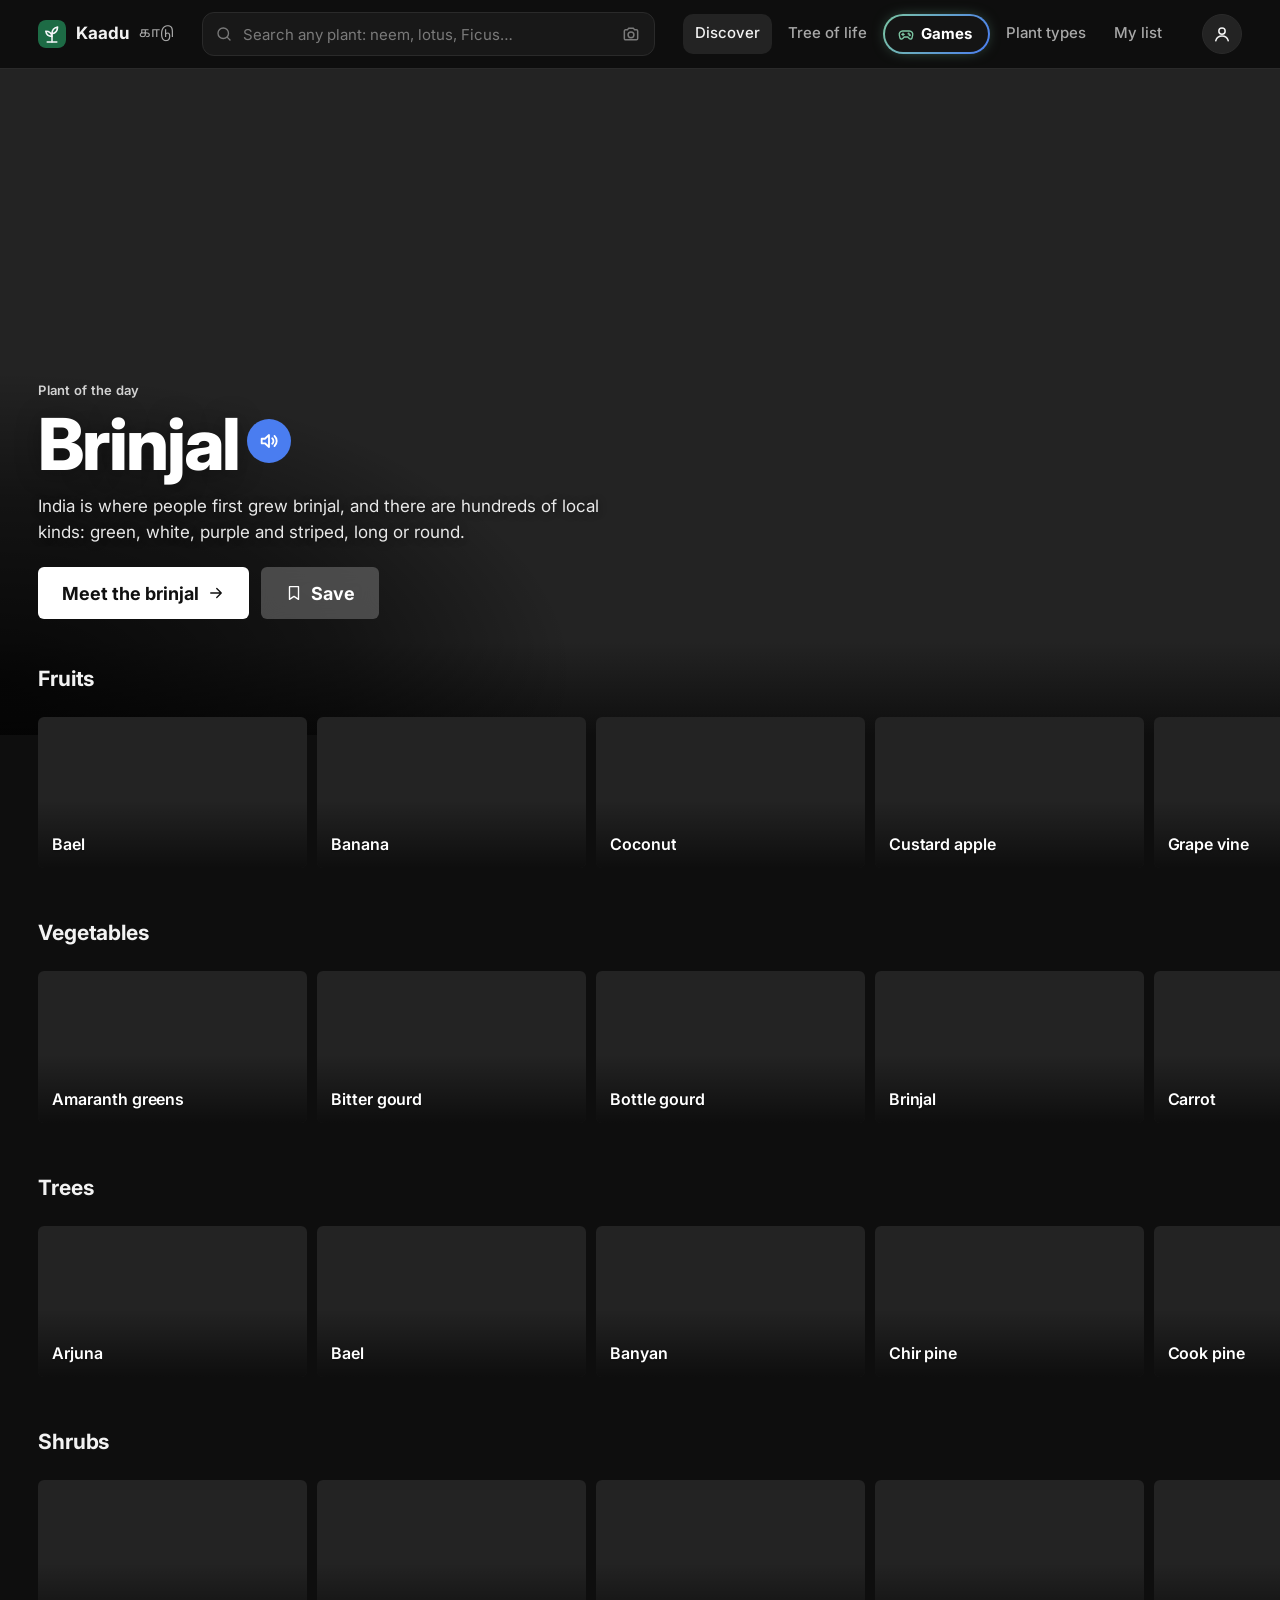
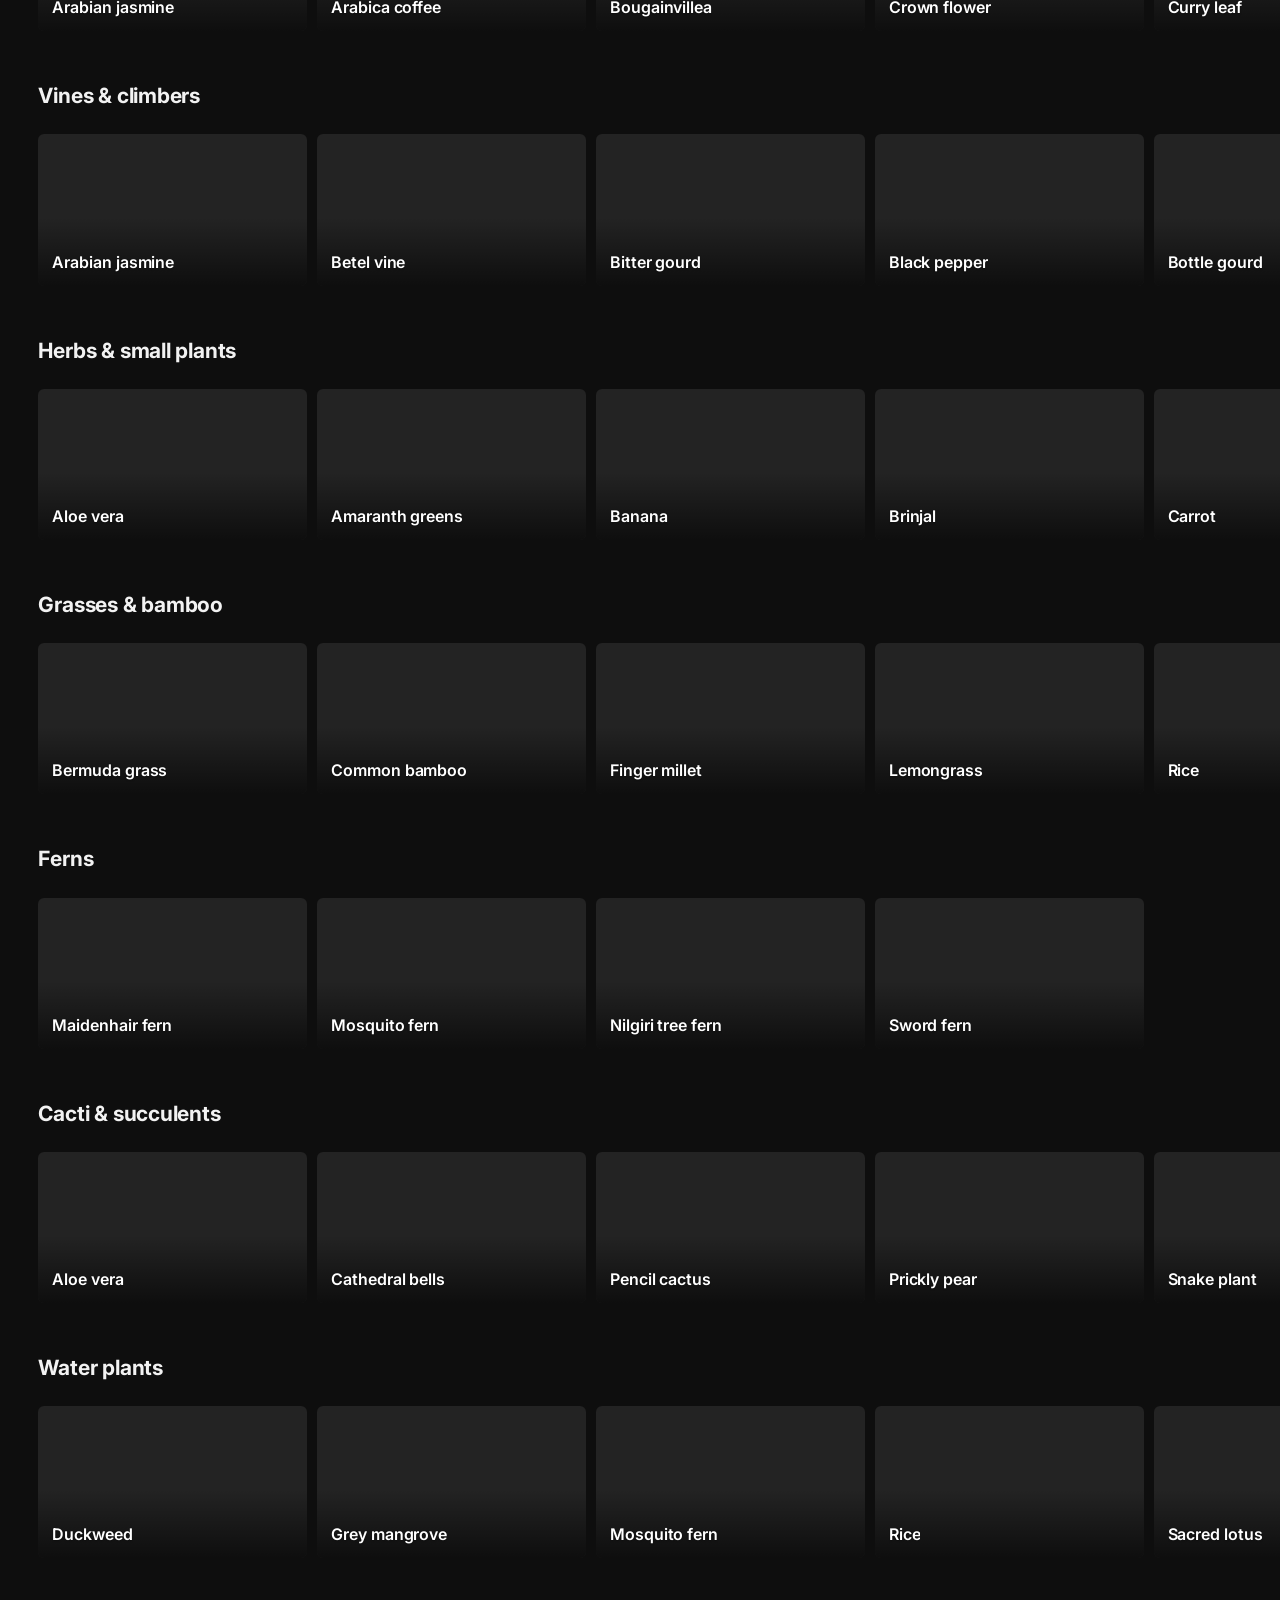
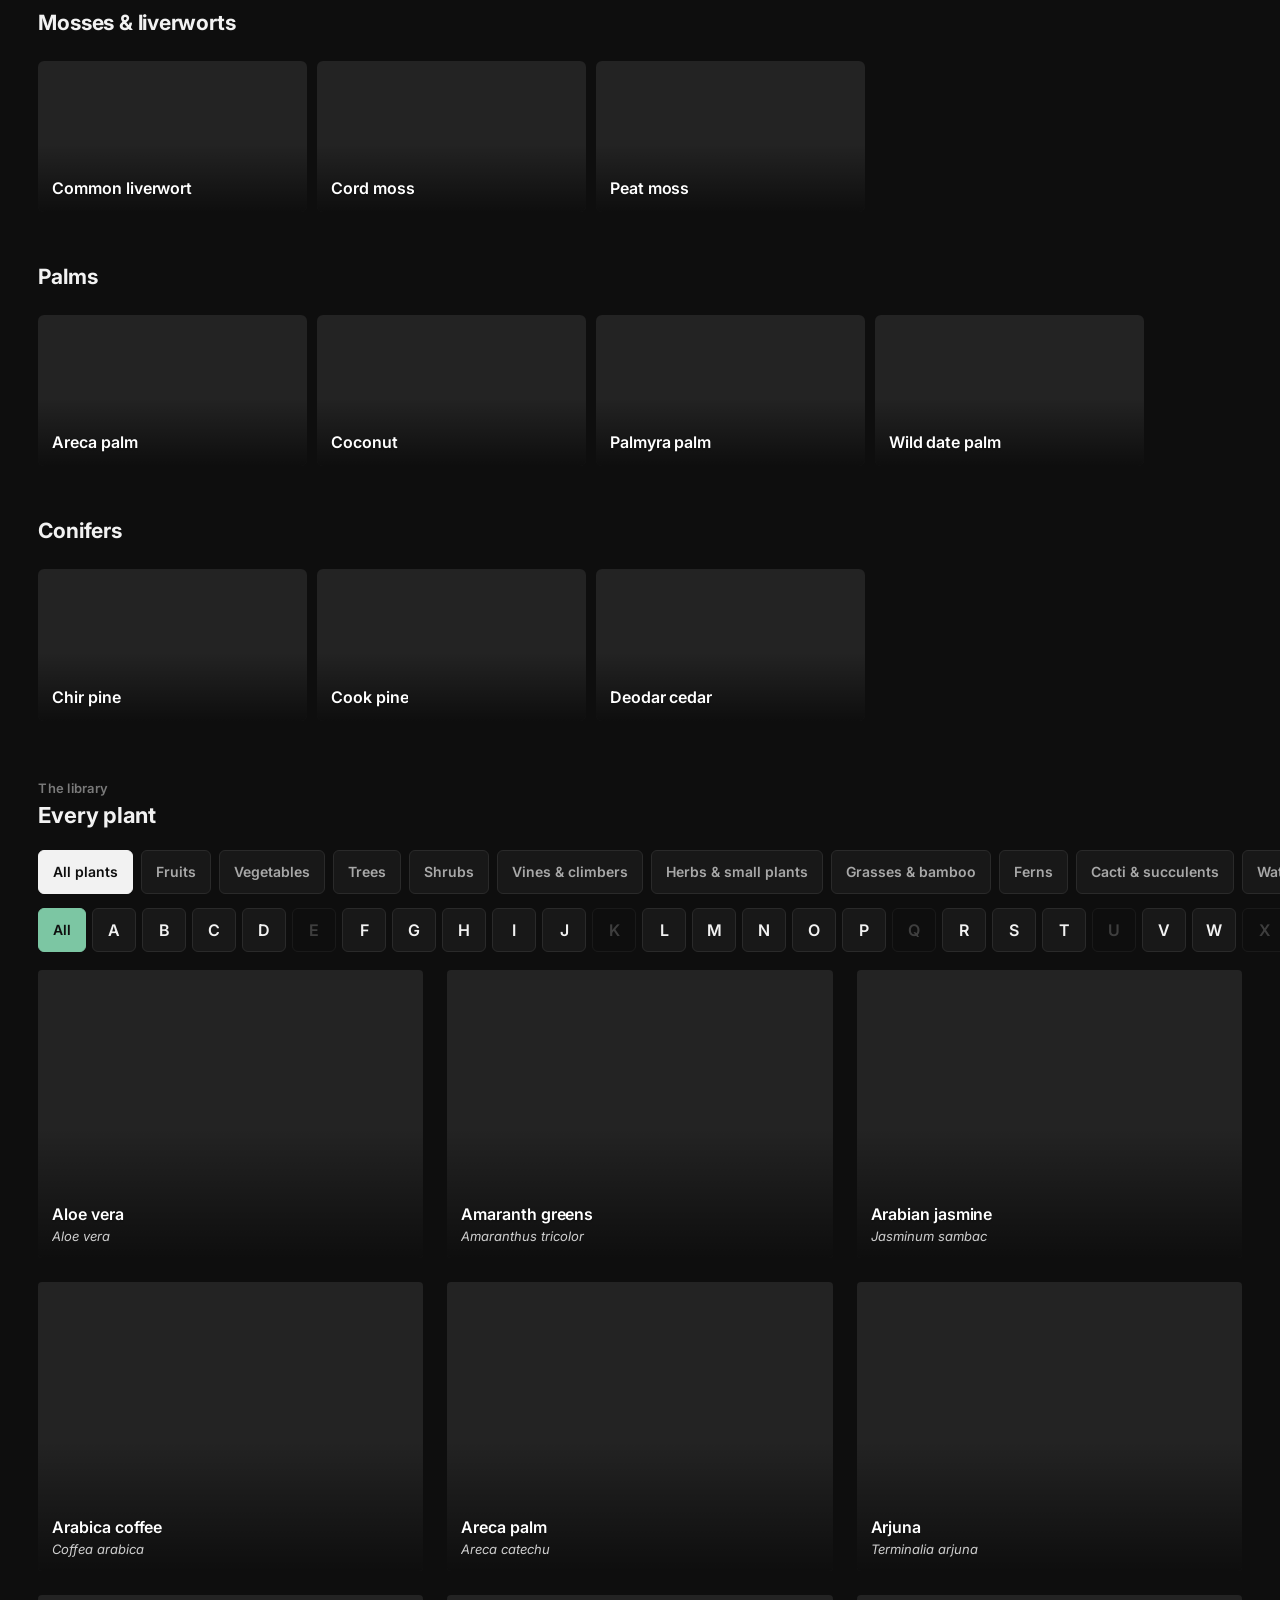
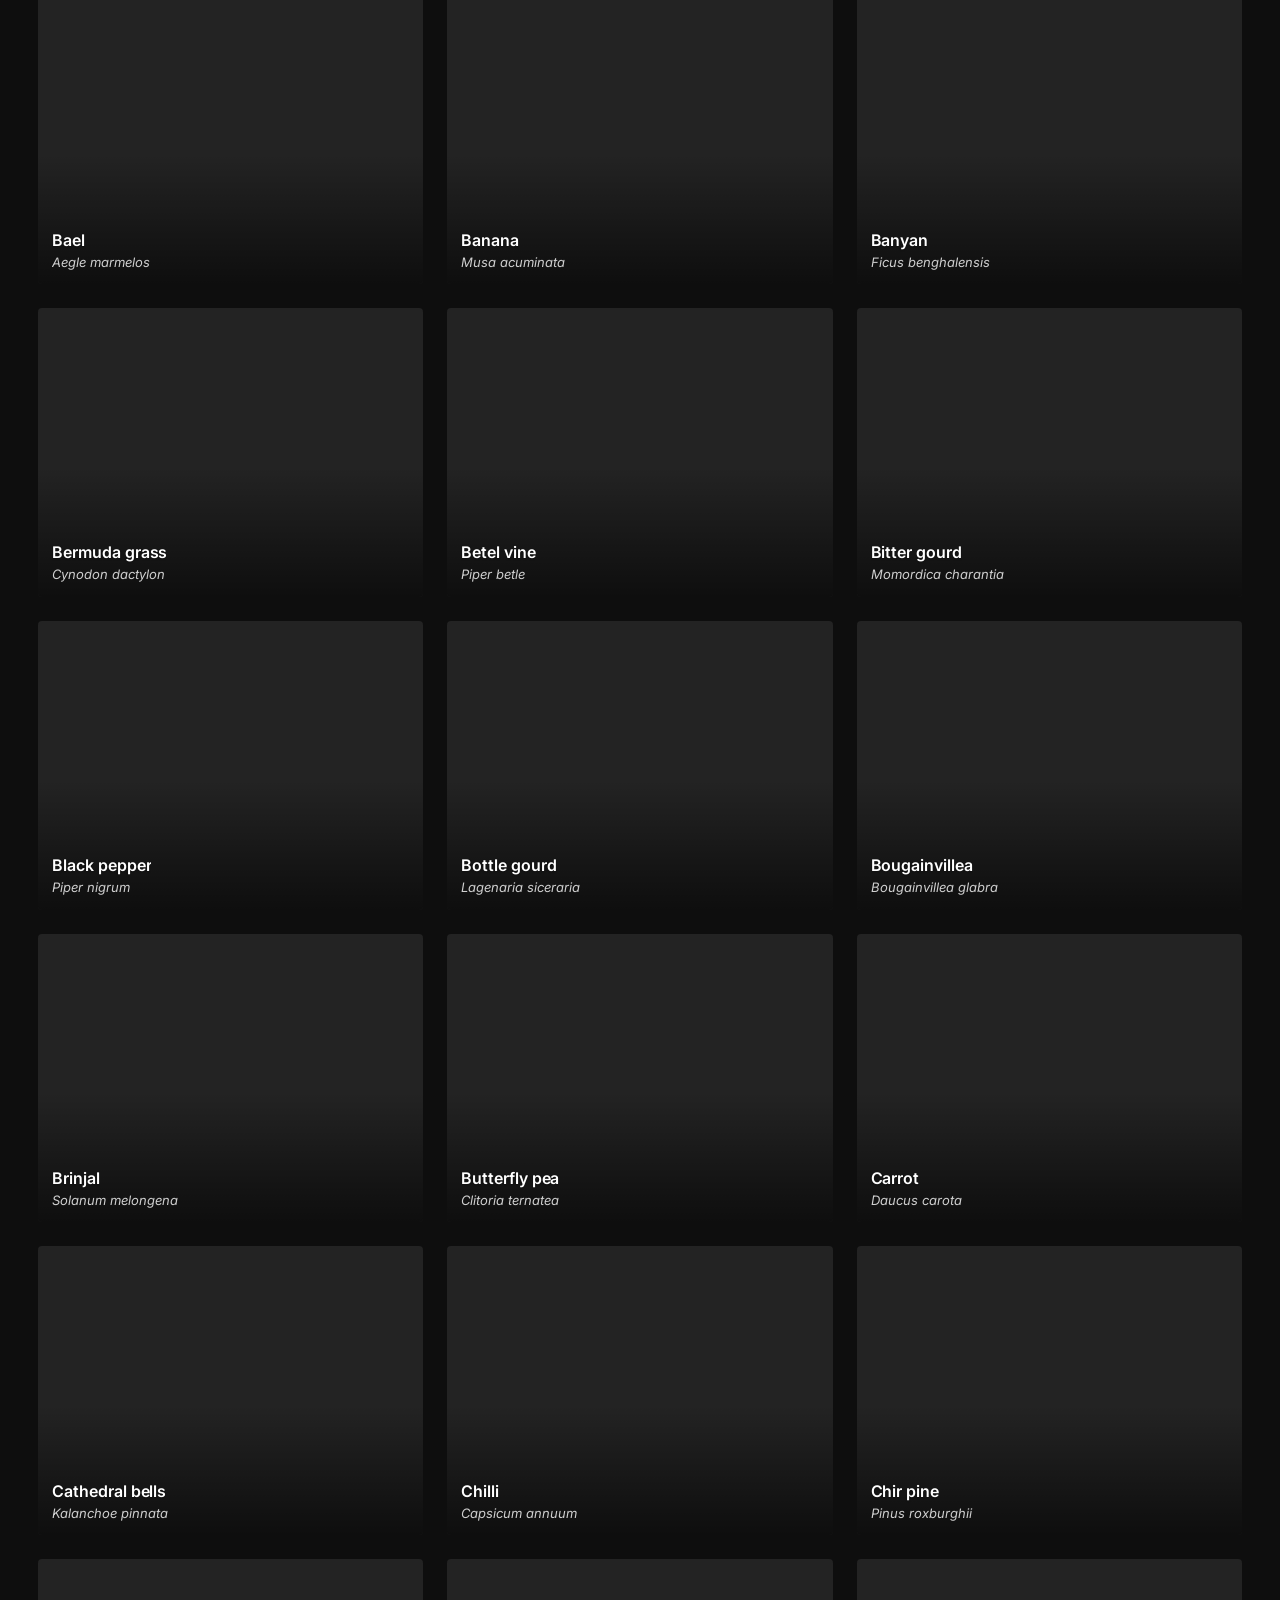
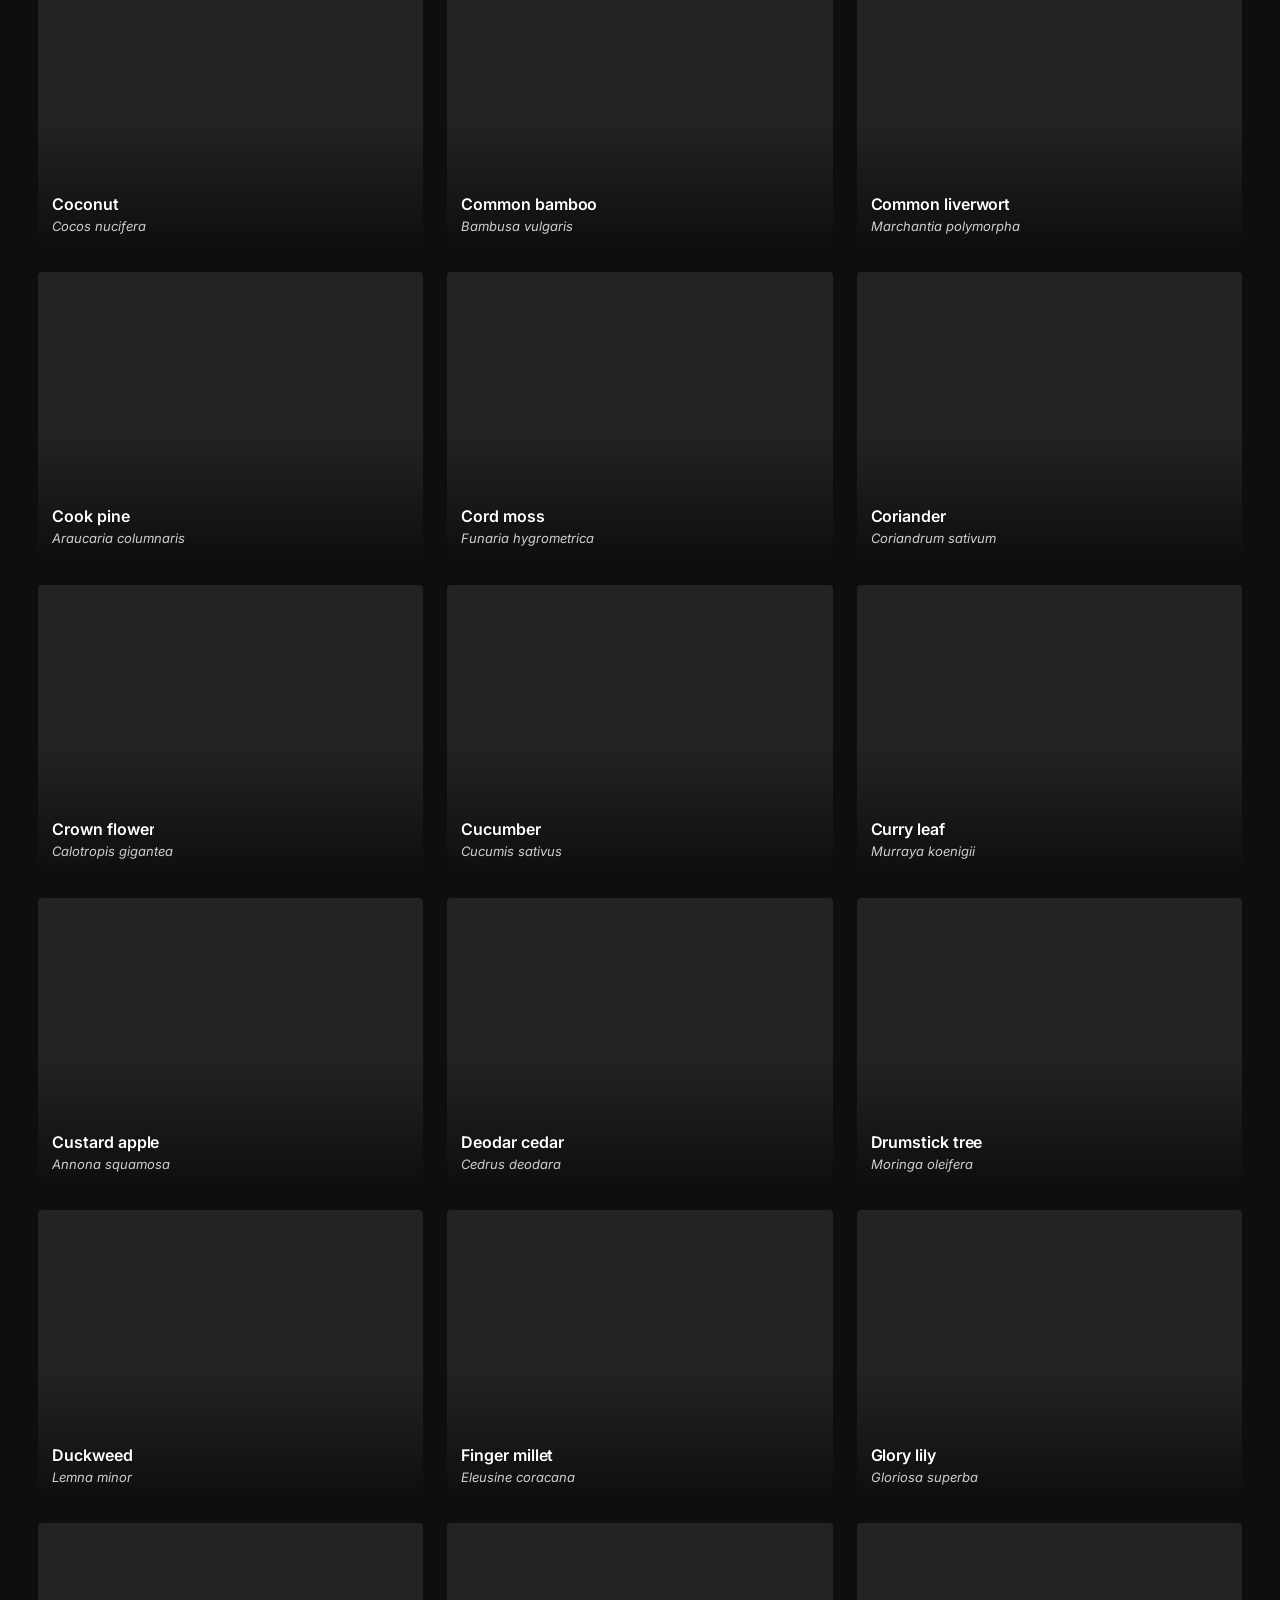
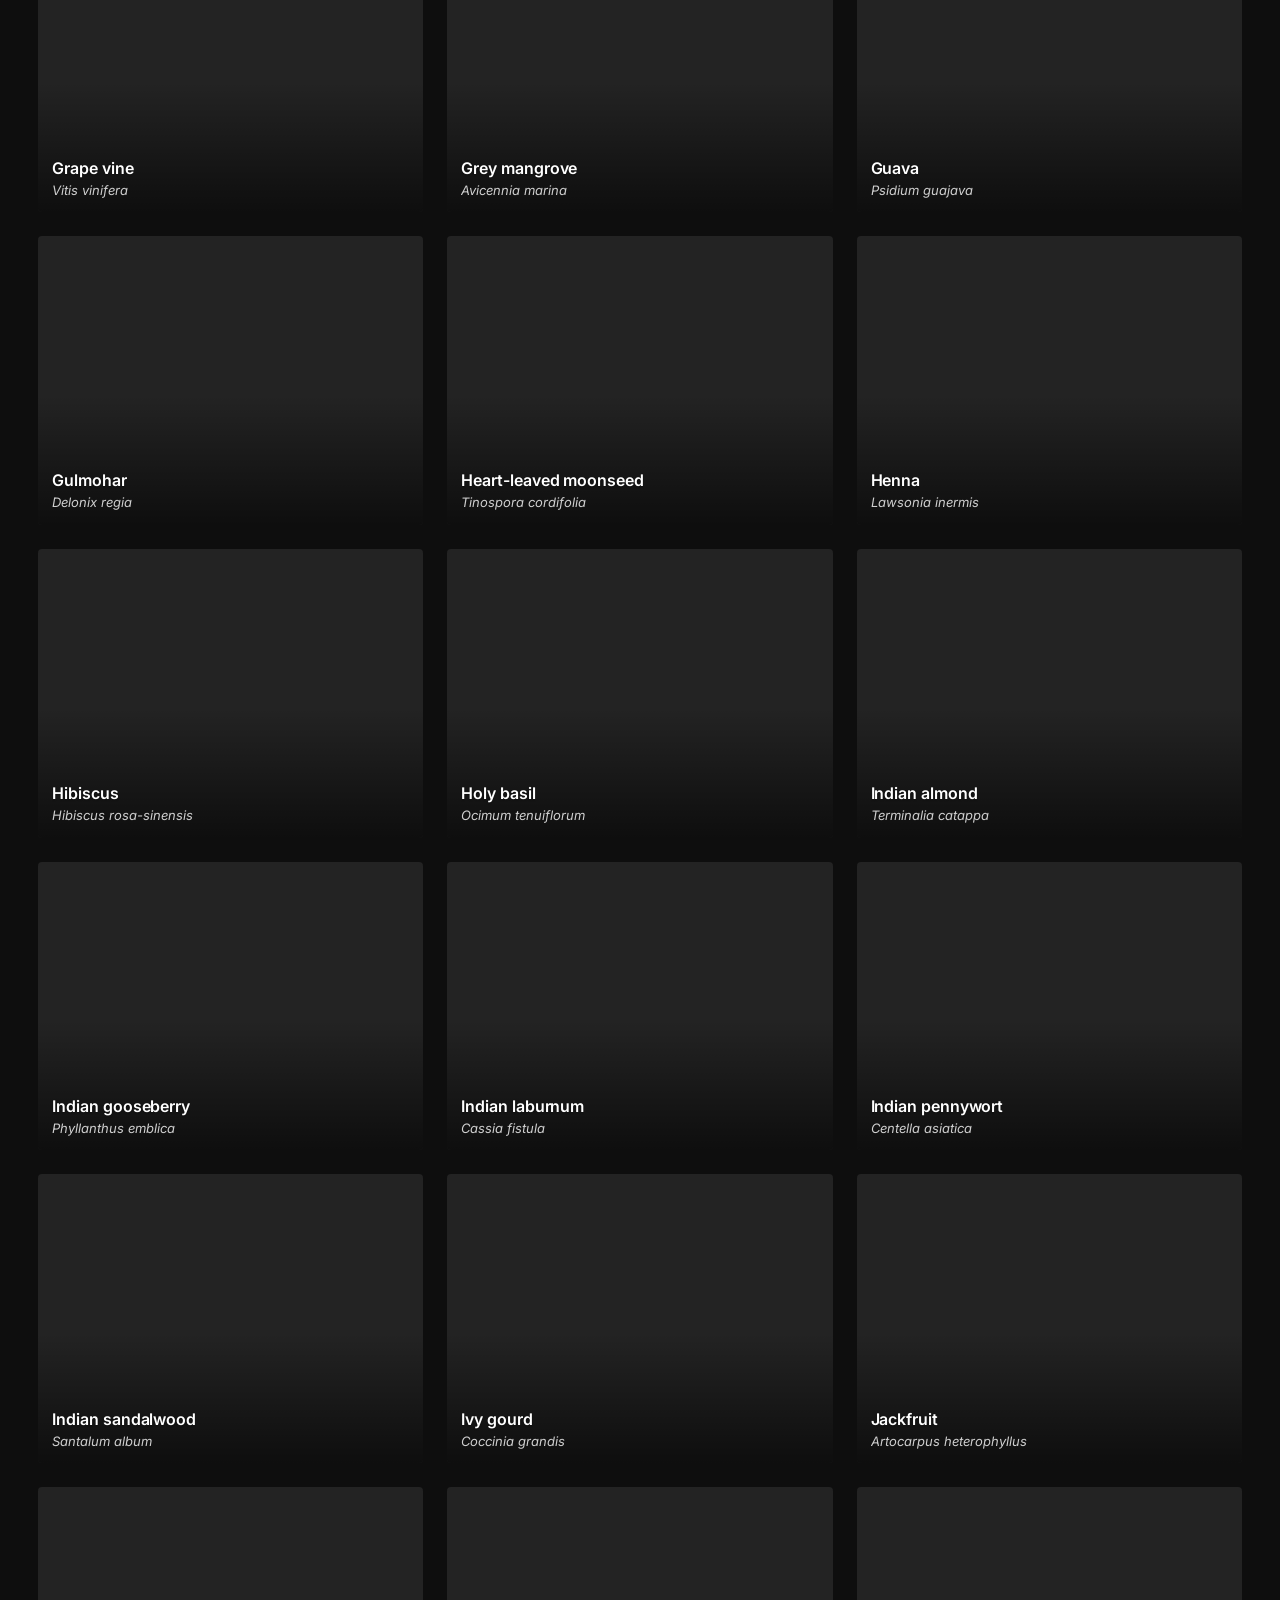
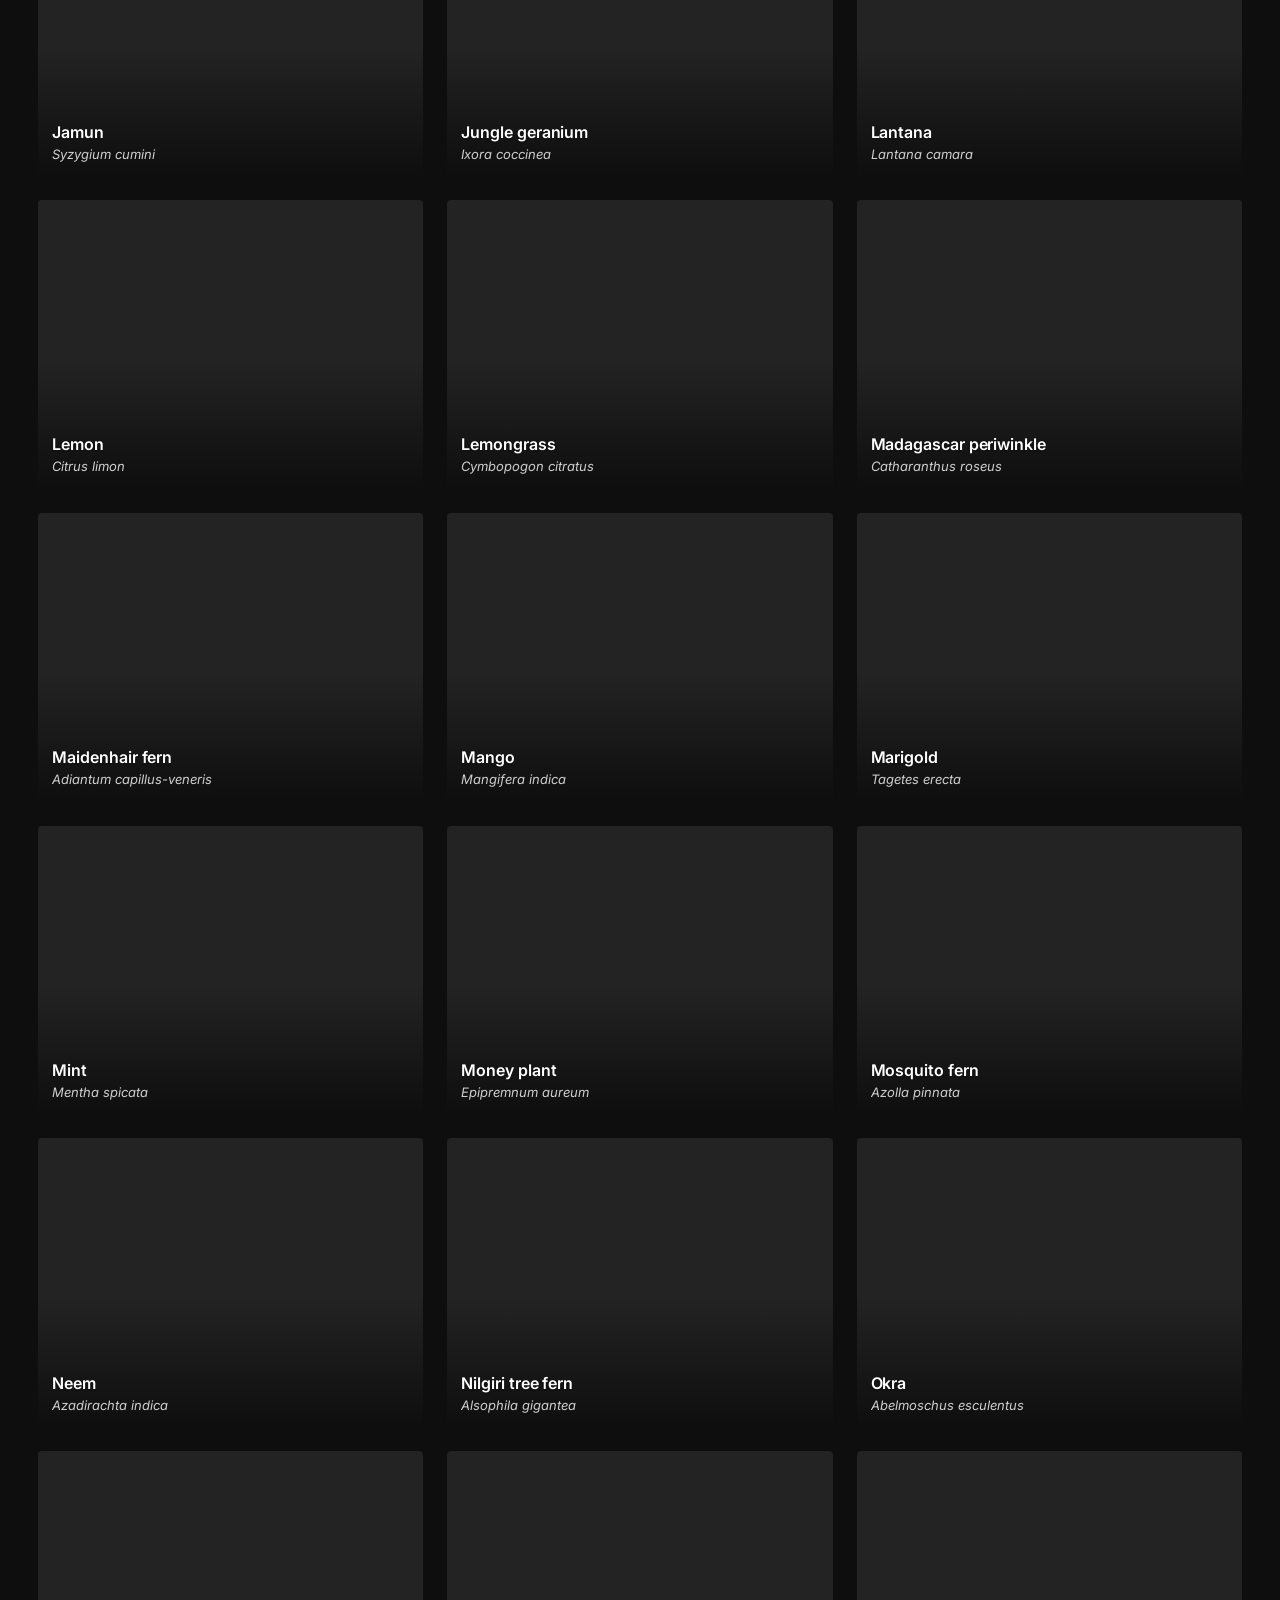
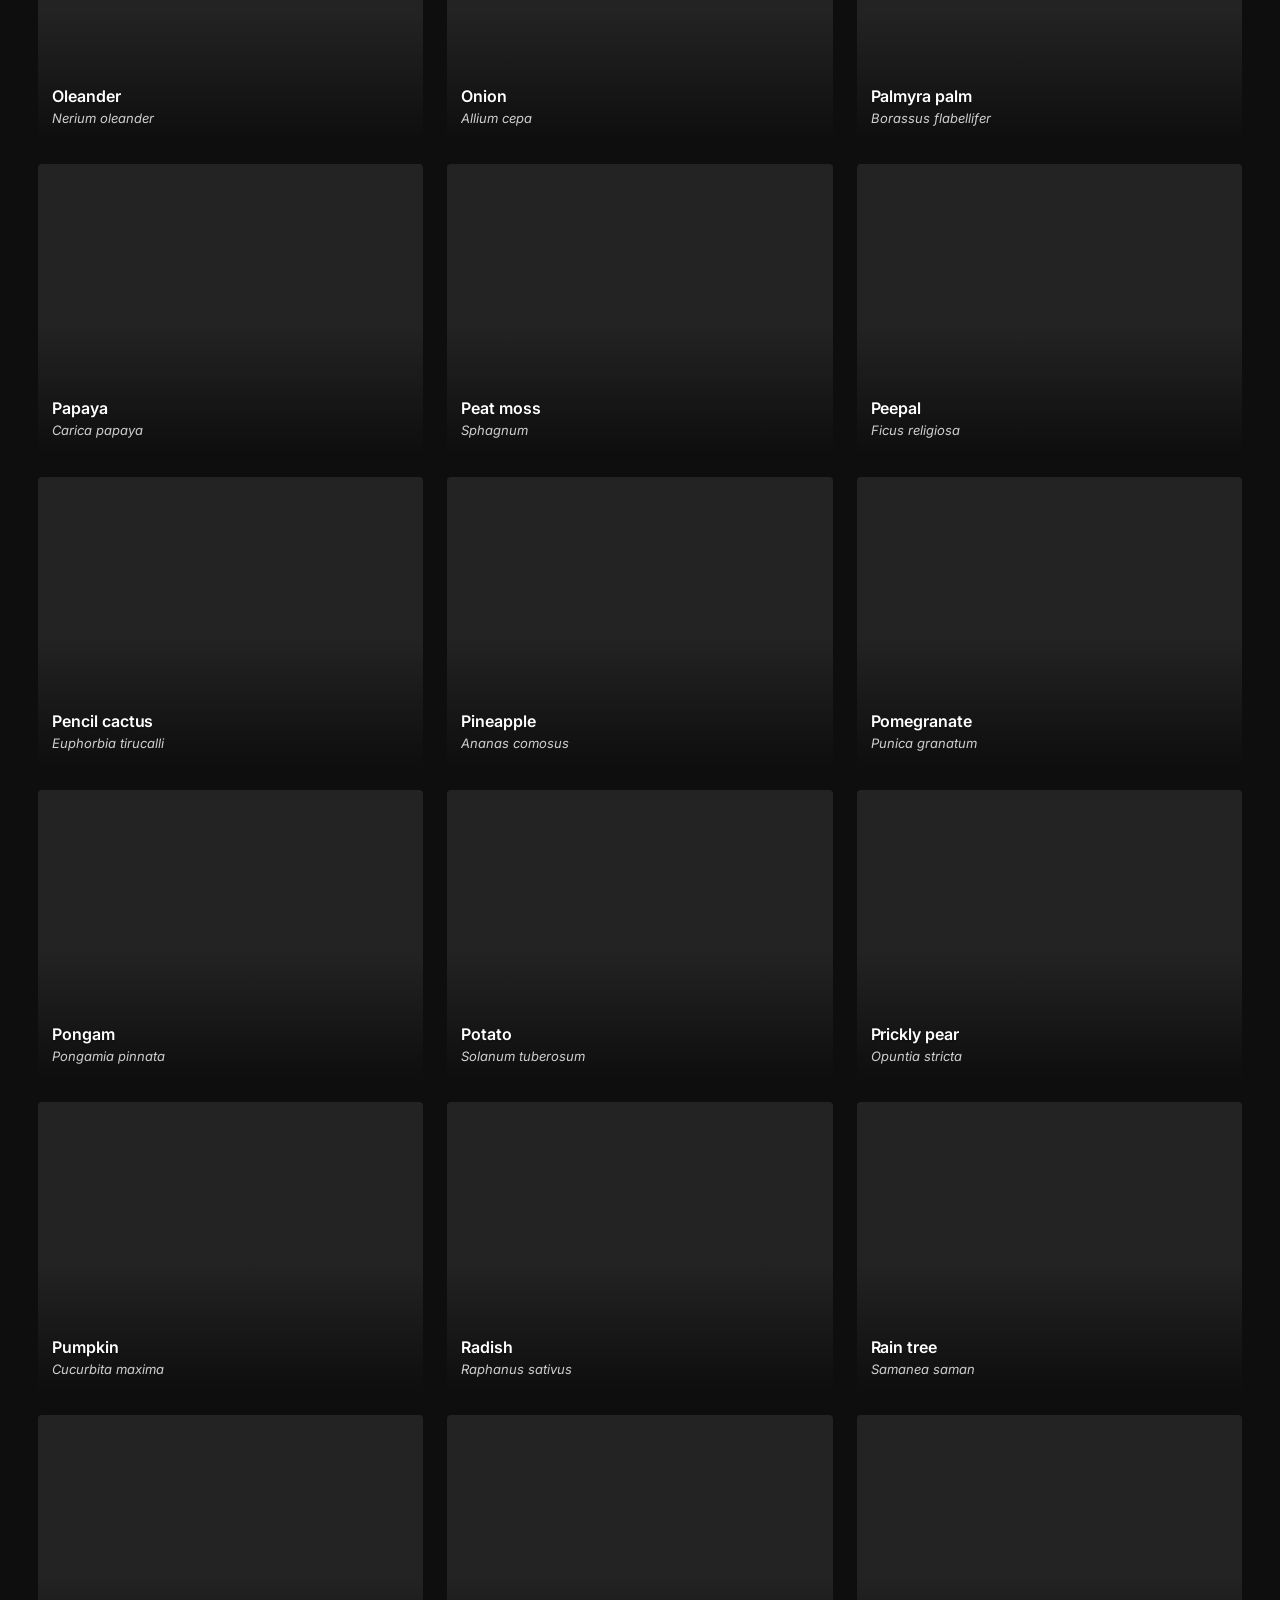
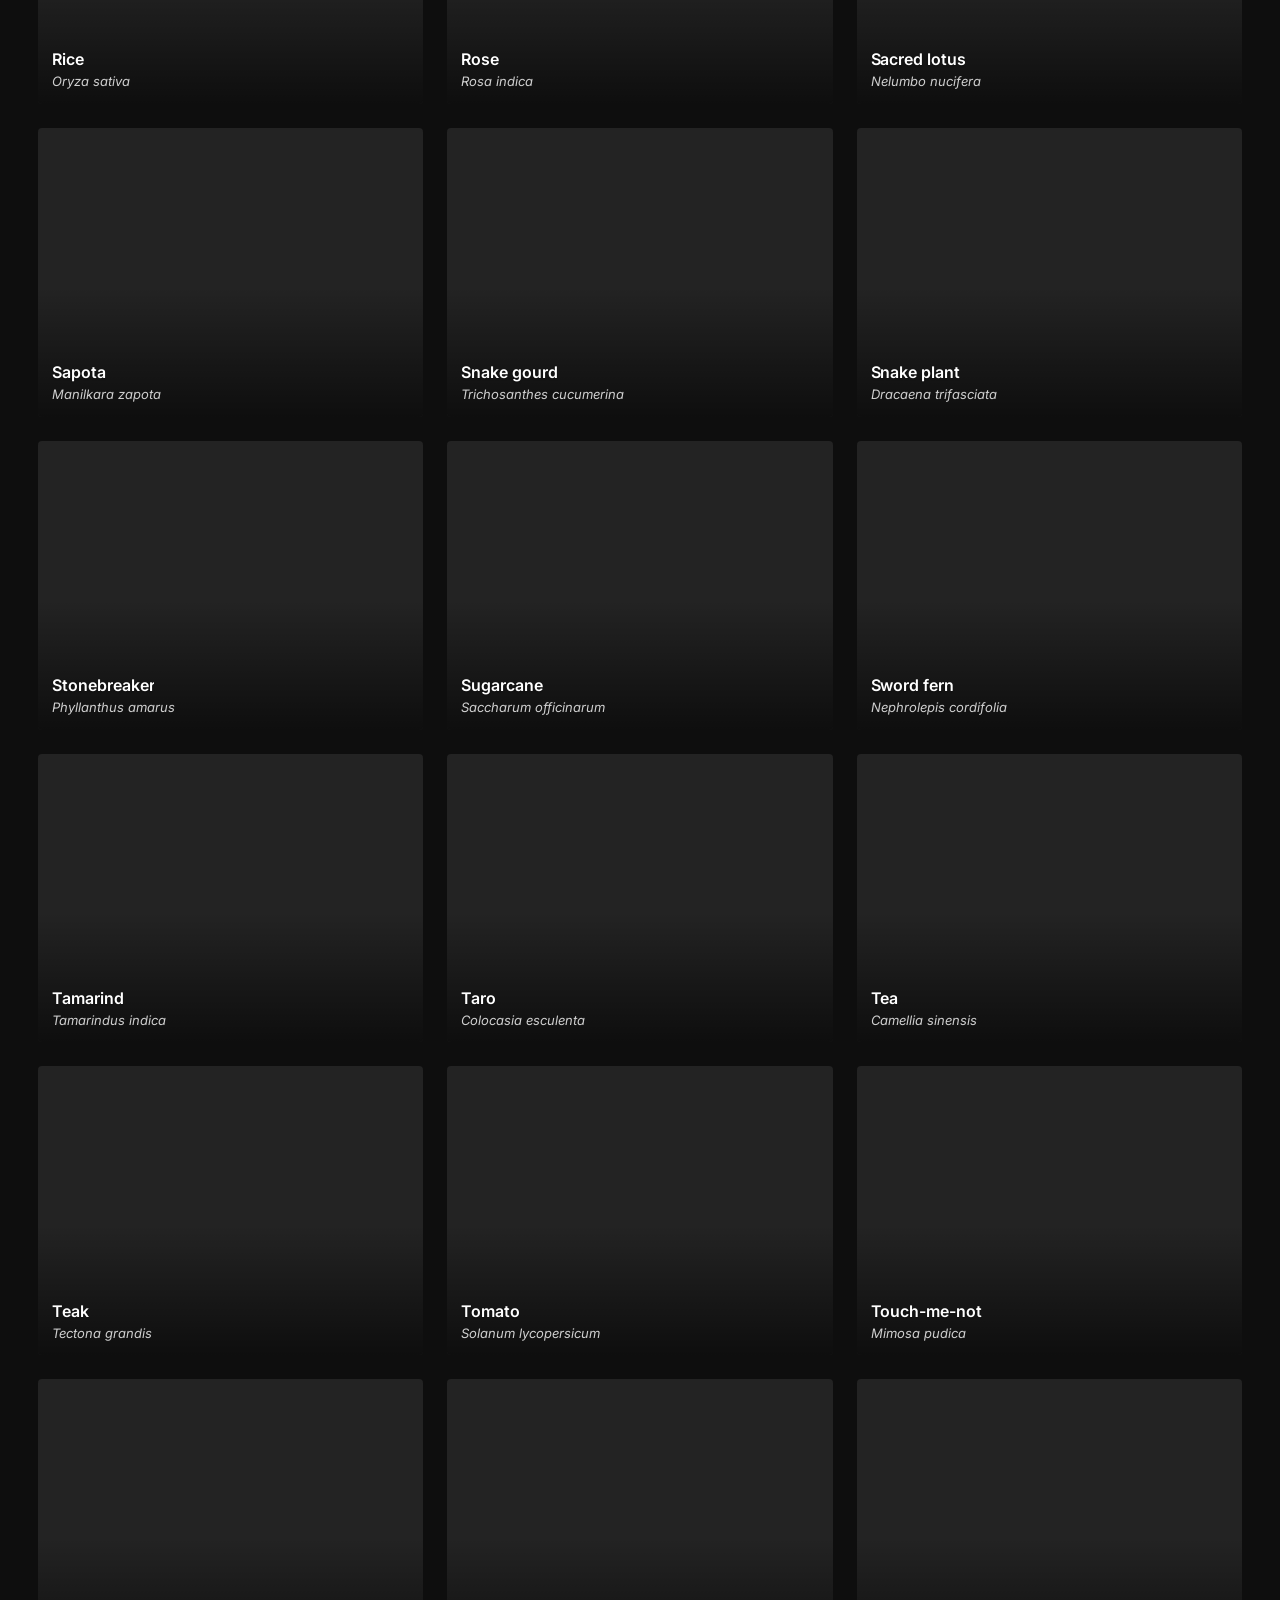
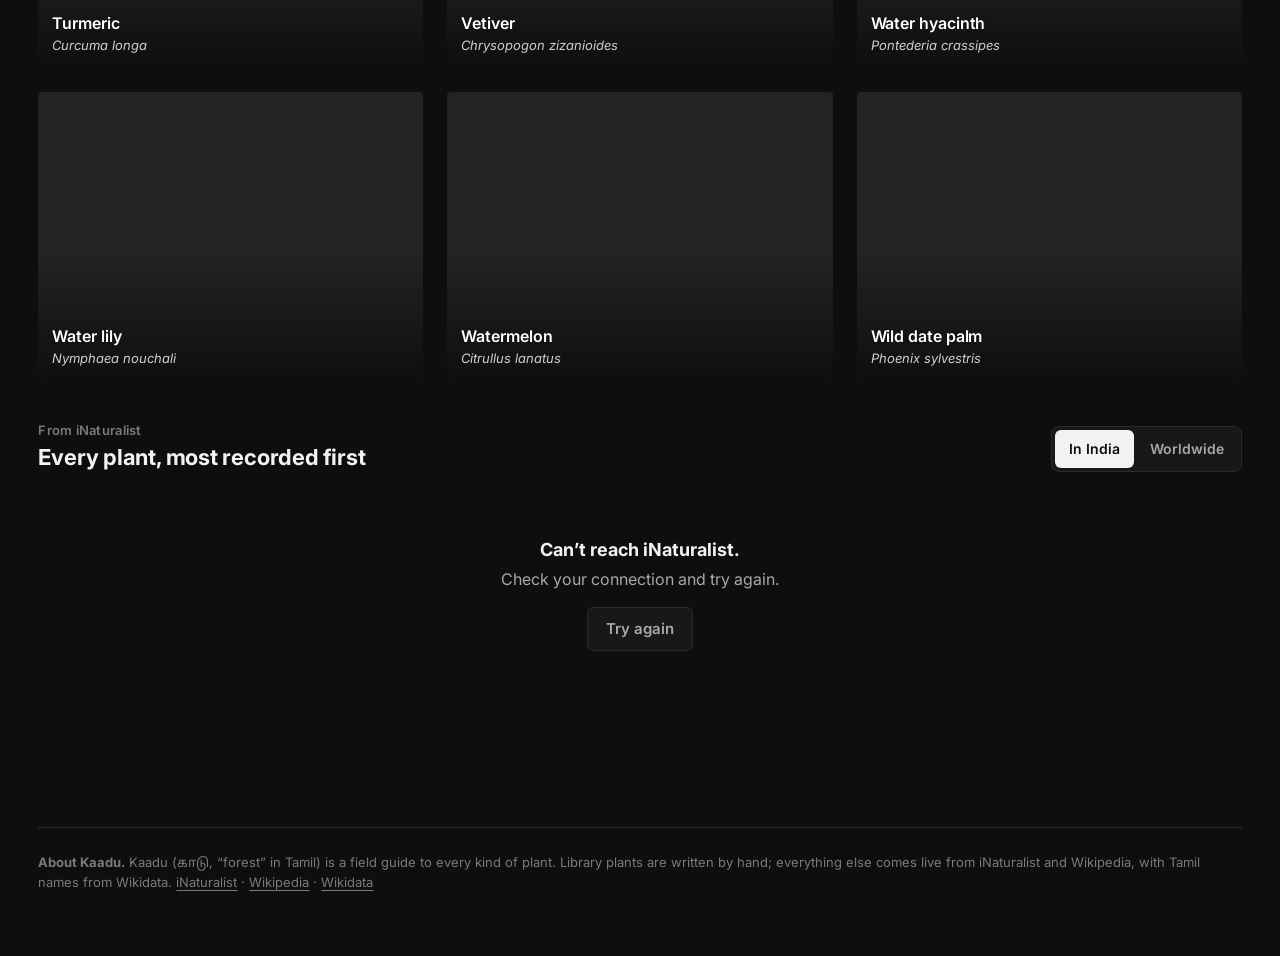
==== commit bb347a07: "Identify a plant from a photo (Pl@ntNet via /api/identify); cards say their name on tap or hover ins" ====
--- a/index.html
+++ b/index.html
@@ -1,5 +1,5 @@
 <!doctype html>
-<html lang="en" data-theme="dark">
+<html lang="en" data-theme="dark" data-m3-primary="#7cc6a3">
 <head>
   <meta charset="utf-8" />
   <meta name="viewport" content="width=device-width, initial-scale=1, viewport-fit=cover" />
@@ -19,6 +19,13 @@
   <link rel="stylesheet" href="kolam/tokens.css" />
   <link rel="stylesheet" href="kolam/kolam.css" />
   <link rel="stylesheet" href="styles.css" />
+  <!-- Android app mode (Material Design 3): only switches on inside the Android app; the website keeps its own look -->
+  <script src="https://tgopinath.github.io/kolam-design-system/m3/kolam-m3.js"></script>
+  <script>if (window.KolamM3 && KolamM3.isAndroid) { var l = document.createElement('link'); l.rel = 'stylesheet'; l.href = 'https://fonts.googleapis.com/css2?family=Lato:wght@400;700;900&display=swap'; document.head.appendChild(l); }</script>
+  <link rel="stylesheet" href="https://tgopinath.github.io/kolam-design-system/m3/kolam-m3.css" />
+  <!-- iPhone app mode (Apple HIG): only switches on inside the iPhone app (or ?app=ios); the website keeps its own look -->
+  <link rel="stylesheet" href="https://tgopinath.github.io/kolam-design-system/ios/kolam-ios.css" />
+  <script src="https://tgopinath.github.io/kolam-design-system/ios/kolam-ios.js"></script>
 </head>
 <body>
   <!-- Line icons (24px grid, 2px stroke), drawn for Kaadu. -->
@@ -47,7 +54,9 @@
       <symbol id="i-x" viewBox="0 0 24 24"><path d="M6 6l12 12M18 6 6 18"/></symbol>
       <symbol id="i-speak" viewBox="0 0 24 24"><path d="M4 9.5h3.5L12 5.5v13l-4.5-4H4z"/><path d="M15.5 9a4 4 0 0 1 0 6M18 6.5a7.5 7.5 0 0 1 0 11"/></symbol>
       <symbol id="i-user" viewBox="0 0 24 24"><circle cx="12" cy="8.5" r="3.8"/><path d="M4.5 20c1.2-3.6 4-5.5 7.5-5.5s6.3 1.9 7.5 5.5"/></symbol>
+      <symbol id="i-camera" viewBox="0 0 24 24"><path d="M4 8.5A1.5 1.5 0 0 1 5.5 7h2.2l1.5-2h5.6l1.5 2h2.2A1.5 1.5 0 0 1 20 8.5v9a1.5 1.5 0 0 1-1.5 1.5h-13A1.5 1.5 0 0 1 4 17.5z"/><circle cx="12" cy="13" r="3.5"/></symbol>
       <symbol id="i-chev" viewBox="0 0 24 24"><path d="m6 9 6 6 6-6"/></symbol>
+      <symbol id="i-game" viewBox="0 0 24 24"><path d="M7.5 8h9a4.5 4.5 0 0 1 4.4 5.5l-.8 3.5a2.2 2.2 0 0 1-3.8 1L14.5 16h-5l-1.8 2a2.2 2.2 0 0 1-3.8-1l-.8-3.5A4.5 4.5 0 0 1 7.5 8z"/><path d="M8 11v3M6.5 12.5h3"/><circle cx="15.5" cy="11.5" r=".6" fill="currentColor"/><circle cx="17" cy="13.5" r=".6" fill="currentColor"/></symbol>
       <symbol id="i-spark" viewBox="0 0 24 24"><path d="M12 3v4M12 17v4M3 12h4M17 12h4M5.6 5.6l2.8 2.8M15.6 15.6l2.8 2.8M18.4 5.6l-2.8 2.8M8.4 15.6l-2.8 2.8"/></symbol>
       <symbol id="i-star" viewBox="0 0 24 24"><path d="m12 3 2.8 5.7 6.2.9-4.5 4.4 1.1 6.2L12 17.3 6.4 20.2l1.1-6.2L3 9.6l6.2-.9z" fill="currentColor"/></symbol>
       <symbol id="i-play" viewBox="0 0 24 24"><path d="M7 4.5v15l12-7.5z"/></symbol>
@@ -83,11 +92,13 @@
       <form class="search" id="searchForm" role="search" autocomplete="off">
         <svg class="k-icon" aria-hidden="true"><use href="#i-search"/></svg>
         <input id="searchInput" type="search" placeholder="Search any plant: neem, lotus, Ficus…" aria-label="Search plants" data-t-ph="search_ph" data-t-label="search_label" enterkeyhint="search" />
+        <button class="search-cam" type="button" data-identify data-t-label="id_btn" aria-label="Identify a plant from a photo" title="Identify a plant from a photo"><svg class="k-icon" aria-hidden="true"><use href="#i-camera"/></svg></button>
       </form>
+      <input type="file" id="idFile" accept="image/*" hidden />
       <nav class="topnav" aria-label="Main">
         <a href="#/" data-tab="home" data-t="nav_home">Discover</a>
         <a href="#/explore" data-tab="explore" data-t="nav_tree">Tree of life</a>
-        <a href="#/game" data-tab="game" class="magic"><svg class="k-icon" aria-hidden="true"><use href="#i-spark"/></svg><span data-t="nav_games">Games</span></a>
+        <a href="#/game" data-tab="game" class="magic"><svg class="k-icon" aria-hidden="true"><use href="#i-game"/></svg><span data-t="nav_games">Games</span></a>
         <a href="#/types" data-tab="types" data-t="nav_groups">Plant types</a>
         <a href="#/saved" data-tab="saved" data-t="my_list">My list</a>
       </nav>
@@ -115,7 +126,7 @@
   <nav class="tabbar" aria-label="Main">
     <a href="#/" data-tab="home"><svg class="k-icon" aria-hidden="true"><use href="#i-home"/></svg><span data-t="nav_home">Discover</span></a>
     <a href="#/explore" data-tab="explore"><svg class="k-icon" aria-hidden="true"><use href="#i-branch"/></svg><span data-t="nav_explore">Explore</span></a>
-    <a href="#/game" data-tab="game" class="magic"><span class="magic-orb"><svg class="k-icon" aria-hidden="true"><use href="#i-spark"/></svg></span><span data-t="nav_games">Games</span></a>
+    <a href="#/game" data-tab="game" class="magic"><span class="magic-orb"><svg class="k-icon" aria-hidden="true"><use href="#i-game"/></svg></span><span data-t="nav_games">Games</span></a>
     <a href="#/search" data-tab="search"><svg class="k-icon" aria-hidden="true"><use href="#i-search"/></svg><span data-t="nav_search">Search</span></a>
     <a href="#/saved" data-tab="saved"><svg class="k-icon" aria-hidden="true"><use href="#i-bookmark"/></svg><span data-t="my_list">My list</span></a>
   </nav>
--- a/styles.css
+++ b/styles.css
@@ -534,136 +534,111 @@
 .ripple { position: absolute; border-radius: 50%; background: currentColor; opacity: .16; transform: scale(0); animation: ripple .5s ease-out forwards; pointer-events: none; z-index: 5; }
 @keyframes ripple { to { transform: scale(1); opacity: 0; } }
 
-html.android {
-  --sans: Roboto, 'Noto Sans Tamil', system-ui, sans-serif;
-  --m-surface: #0E0E0E; --m-container: #1A1C1A; --m-container-high: #252825; --m-sec-container: #1F4A35; --m-on-sec: #CDE9DB;
-  --m-outline: #8C9389; --m-outline-var: #424840; --m-inverse: #E1E3DC; --m-on-inverse: #2E312D; --tabbar-h: 80px;
-}
-html.android body { background: var(--m-surface); letter-spacing: .01em; padding-bottom: calc(80px + var(--sab)); }
-html.android .appbar { display: flex; align-items: center; gap: 4px; position: sticky; top: 0; z-index: 30; height: calc(64px + var(--sat)); padding: var(--sat) 4px 0; background: var(--m-surface); transition: background .2s; }
-html.android.scrolled .appbar { background: var(--m-container); }
+/* Android: Material Design 3 from the shared Kolam M3 kit (kolam-m3.css builds the app bar, navigation
+   bar, ripple and snackbar). Kaadu's own tokens point at the generated M3 roles and its own components
+   get M3 shapes. Only html.k-android is touched; the website keeps its own look. */
 .ab-btn { width: 48px; height: 48px; border-radius: 50%; display: grid; place-items: center; color: var(--ink); flex-shrink: 0; }
 .ab-btn .k-icon { width: 24px; height: 24px; stroke-width: 2; }
 .ab-btn[hidden] { display: none; }
 .ab-title { flex: 1; min-width: 0; margin: 0 0 0 16px; font: 400 22px/28px var(--sans); color: var(--ink); white-space: nowrap; overflow: hidden; text-overflow: ellipsis; }
 .ab-title:lang(ta) { font-size: 19px; }
-.ab-lang { font: 500 15px var(--sans); color: var(--accent); }
-.ab-lang[lang="ta"] { font-family: 'Noto Sans Tamil', var(--sans); font-size: 18px; }
-html.android .ab-back-label { display: none; }
-html.android #abBack { display: none !important; } /* Android: the phone's own Back button goes back */
-html.android.searching .top { background: var(--m-surface); }
-html.android .search { height: 56px; border-radius: 28px; border: 0; background: var(--m-container-high); padding: 0 4px; box-shadow: none; }
-html.android .search > .k-icon { display: none; }
-html.android .search input { font-size: 16px; padding-left: 4px; }
-html.android .h-display { font: 400 28px/36px var(--sans); letter-spacing: 0; }
-html.android .h-section, html.android .shelf-title { font: 500 20px/28px var(--sans); letter-spacing: 0; }
-html.android .eyebrow { font: 500 12px/16px var(--sans); letter-spacing: .5px; color: var(--ink-2); }
-html.android .lede { font-size: 14px; line-height: 20px; }
-html.android .feature { border-radius: 16px; background: var(--m-container); }
-html.android .feature-body .h-display { font: 500 32px/40px var(--sans); }
-html.android .feature-body .btn, html.android .hero-btn { height: 40px; border-radius: 20px; padding: 0 20px; font: 500 14px/20px var(--sans); }
-html.android .card-img, html.android .shelf-track > .card .card-img { border-radius: 12px; }
-html.android .card-name { font: 500 15px/20px var(--sans); }
-html.android .grid { gap: 16px 12px; }
-html.android .tile, html.android .game-card, html.android .quiz-player, html.android .stat, html.android .res-card, html.android .name-photo, html.android .fact { border-radius: 16px; }
-html.android .game-card, html.android .quiz-player, html.android .stat, html.android .res-card { border: 0; background: var(--m-container); }
-html.android .game-card:hover { transform: none; }
-html.android .game-card > b { font: 500 18px/24px var(--sans); }
-html.android .btn { height: 40px; padding: 0 24px; border-radius: 20px; font: 500 14px/20px var(--sans); letter-spacing: .1px; }
-html.android .btn.outline { border: 1px solid var(--m-outline); background: transparent; }
-html.android .name-choice, html.android .choice { border-radius: 12px; border-color: var(--m-outline-var); }
-html.android .say-opt { border-radius: 16px; }
-html.android .az button { border-radius: 8px; border-color: var(--m-outline-var); background: transparent; }
-html.android .az button[aria-pressed="true"] { background: var(--m-sec-container); color: var(--m-on-sec); border-color: transparent; }
-html.android .filter { height: 40px; padding: 0 16px 0 4px; border-radius: 8px; border: 1px solid var(--m-outline-var); background: transparent; font: 500 14px/1 var(--sans); color: var(--ink-2); }
-html.android .filter[aria-current="true"] { background: var(--m-sec-container); border-color: transparent; color: var(--m-on-sec); }
-html.android .filter[aria-current="true"] .fpics img { border-color: var(--m-sec-container); }
-html.android .filters, html.android .az { margin-left: -16px; margin-right: -16px; padding-left: 16px; padding-right: 16px; }
-html.android .seg { border-radius: 20px; border-color: var(--m-outline); padding: 0; overflow: hidden; }
-html.android .seg button { border-radius: 0; min-height: 40px; }
-html.android .seg button[aria-pressed="true"] { background: var(--m-sec-container); color: var(--m-on-sec); }
-/* Navigation bar: 80dp, pill indicator behind the active icon */
-html.android .tabbar { height: calc(80px + var(--sab)); padding: 12px 0 calc(16px + var(--sab)); background: var(--m-container); border: 0; backdrop-filter: none; -webkit-backdrop-filter: none; }
-html.android .tabbar a { gap: 4px; color: var(--ink-2); font: 500 12px/16px var(--sans); letter-spacing: .3px; justify-content: flex-start; }
-html.android:lang(ta) .tabbar a { font-size: 11px; letter-spacing: 0; }
-html.android .tabbar a:not(.magic) .k-icon { width: 64px; height: 32px; padding: 4px 20px; border-radius: 16px; stroke-width: 1.8; transition: background .2s; }
-html.android .tabbar a[aria-current="page"] { color: var(--ink); font-weight: 700; }
-html.android .tabbar a[aria-current="page"]:not(.magic) .k-icon { background: var(--m-sec-container); color: var(--m-on-sec); stroke-width: 2.2; }
-html.android .tabbar a.magic .magic-orb { width: 40px; height: 40px; margin-top: -8px; box-shadow: 0 0 0 4px var(--m-container), 0 0 18px -2px rgba(196,139,255,.8); }
-/* Snackbar instead of a centred toast */
-html.android .toast { left: 16px; right: 16px; transform: none; width: auto; max-width: none; bottom: calc(88px + var(--sab)); border-radius: 4px; background: var(--m-inverse); color: var(--m-on-inverse); text-align: left; padding: 14px 16px; font: 400 14px/20px var(--sans); }
-@media (prefers-reduced-motion: no-preference) { html.android .toast { animation: snack .2s ease-out; } }
-@keyframes snack { from { opacity: 0; transform: translateY(8px); } }
-html.android :is(a, button):active { -webkit-tap-highlight-color: transparent; }
+html.k-android.android:not(#k-m3) {
+  --sans: var(--md-ref-typeface-plain);
+  --bg: var(--md-sys-color-surface); --surface: var(--md-sys-color-surface-container); --surface-2: var(--md-sys-color-surface-container-high);
+  --ink: var(--md-sys-color-on-surface); --ink-2: var(--md-sys-color-on-surface-variant); --ink-3: var(--md-sys-color-outline); --line: var(--md-sys-color-outline-variant);
+  --accent: var(--md-sys-color-primary); --accent-ink: var(--md-sys-color-on-primary); --accent-soft: var(--md-sys-color-primary-container);
+  --primary: var(--md-sys-color-primary); --on-primary: var(--md-sys-color-on-primary); --primary-soft: var(--md-sys-color-primary-container); --primary-text: var(--md-sys-color-primary);
+  --blue: var(--md-sys-color-primary); --blue-ink: var(--md-sys-color-on-primary);
+  --tabbar-h: 80px;
+}
+html.k-android .md-top-app-bar__title:lang(ta) { font-size: 19px; }
+html.k-android.searching .top { background: var(--md-sys-color-surface); padding-top: var(--md-inset-top); }
+html.k-android .search { height: 56px; border-radius: var(--md-sys-shape-corner-full); border: 0; background: var(--md-sys-color-surface-container-high); padding: 0 4px; box-shadow: none; }
+html.k-android .search > .k-icon { display: none; }
+html.k-android .search input { font: var(--md-sys-typescale-body-large); padding-left: 4px; }
+html.k-android #searchClose { color: var(--md-sys-color-on-surface); }
+html.k-android .h-display { font: var(--md-sys-typescale-headline-medium); letter-spacing: 0; }
+html.k-android :is(.h-section, .shelf-title) { font: var(--md-sys-typescale-title-large); letter-spacing: 0; }
+html.k-android .eyebrow { font: var(--md-sys-typescale-label-medium); letter-spacing: .5px; color: var(--md-sys-color-on-surface-variant); }
+html.k-android .lede { font: var(--md-sys-typescale-body-medium); }
+html.k-android .feature { border-radius: var(--md-sys-shape-corner-large); }
+html.k-android .feature-body .h-display { font: var(--md-sys-typescale-headline-large); }
+html.k-android :is(.feature-body .btn, .hero-btn) { height: 40px; border-radius: var(--md-sys-shape-corner-full); padding: 0 20px; font: var(--md-sys-typescale-label-large); }
+html.k-android :is(.card-img, .shelf-track > .card .card-img) { border-radius: var(--md-sys-shape-corner-medium); }
+html.k-android .card-name { font: var(--md-sys-typescale-title-small); }
+html.k-android :is(.tile, .game-card, .quiz-player, .stat, .res-card, .name-photo, .fact, .say-opt) { border-radius: var(--md-sys-shape-corner-large); }
+html.k-android :is(.game-card, .quiz-player, .stat, .res-card) { border: 0; background: var(--md-sys-color-surface-container); }
+html.k-android .game-card:hover { transform: none; }
+html.k-android .game-card > b { font: var(--md-sys-typescale-title-medium); }
+html.k-android .btn { height: 40px; padding: 0 24px; border-radius: var(--md-sys-shape-corner-full); font: var(--md-sys-typescale-label-large); letter-spacing: .1px; }
+html.k-android .btn.outline { border: 1px solid var(--md-sys-color-outline); background: transparent; color: var(--md-sys-color-primary); }
+html.k-android :is(.name-choice, .choice) { border-radius: var(--md-sys-shape-corner-medium); border-color: var(--md-sys-color-outline-variant); }
+html.k-android .az button { border-radius: var(--md-sys-shape-corner-small); border-color: var(--md-sys-color-outline-variant); background: transparent; }
+html.k-android .az button[aria-pressed="true"] { background: var(--md-sys-color-secondary-container); color: var(--md-sys-color-on-secondary-container); border-color: transparent; }
+/* Filter chips with a leading photo: 40dp, 8dp corners, secondary container when selected */
+html.k-android .filter { height: 40px; padding: 0 16px 0 4px; border-radius: var(--md-sys-shape-corner-small); border: 0; box-shadow: inset 0 0 0 1px var(--md-sys-color-outline-variant); background: transparent; font: var(--md-sys-typescale-label-large); line-height: 1; color: var(--md-sys-color-on-surface-variant); }
+html.k-android .filter[aria-current="true"] { background: var(--md-sys-color-secondary-container); box-shadow: none; color: var(--md-sys-color-on-secondary-container); }
+html.k-android .filter[aria-current="true"] .fpics img { border-color: var(--md-sys-color-secondary-container); }
+html.k-android :is(.filters, .az) { margin-left: -16px; margin-right: -16px; padding-left: 16px; padding-right: 16px; }
+/* Segmented buttons */
+html.k-android .seg { border-radius: var(--md-sys-shape-corner-full); border-color: var(--md-sys-color-outline); padding: 0; overflow: hidden; }
+html.k-android .seg button { border-radius: 0; min-height: 40px; }
+html.k-android .seg button[aria-pressed="true"] { background: var(--md-sys-color-secondary-container); color: var(--md-sys-color-on-secondary-container); }
+/* Profile panel: an M3 menu-like surface under the app bar's profile button */
+html.k-android .profile-panel.in-app { top: calc(var(--md-inset-top) + 60px); border: 0; border-radius: var(--md-sys-shape-corner-large); background: var(--md-sys-color-surface-container-high); box-shadow: var(--md-sys-elevation-level2); }
+html.k-android .pp-row .langswitch { display: inline-flex; }
+html.k-android .toast { display: none; } /* the kit's snackbar is used instead */
 
 /* =====================================================================================
-   iPhone app mode — Apple Human Interface Guidelines (html.ios: "Kaadu-iOS" app, Home Screen, or ?app=ios)
+   iPhone app mode — Apple Human Interface Guidelines, from the shared Kolam iOS kit (html.k-ios: inside the
+   Kaadu-iOS app, a Home Screen web app, or ?app=ios). kolam-ios.css builds the navigation bar (large titles,
+   Back + centred title), the Liquid Glass tab bar with the trailing Search tab, sheets and banners; here
+   Kaadu's own components get iOS shapes. Kaadu is a dark app, so the kit runs in its dark appearance.
    ===================================================================================== */
-html.ios {
-  --sans: -apple-system, 'SF Pro Text', 'Inter', 'Noto Sans Tamil', system-ui, sans-serif;
-  --i-tint: #7CC6A3; --i-label2: rgba(235,235,245,.6); --i-sep: rgba(84,84,88,.65); --i-fill: rgba(118,118,128,.24); --i-bar: rgba(18,18,18,.82); --tabbar-h: 49px;
-}
-html.ios body { letter-spacing: -.01em; padding-bottom: calc(49px + var(--sab)); -webkit-user-select: none; user-select: none; }
-html.ios .appbar { display: grid; grid-template-columns: 1fr auto 1fr; align-items: center; position: sticky; top: 0; z-index: 30; height: calc(44px + var(--sat)); padding: var(--sat) 8px 0; background: var(--i-bar); -webkit-backdrop-filter: saturate(180%) blur(20px); backdrop-filter: saturate(180%) blur(20px); box-shadow: 0 .5px 0 var(--i-sep); }
-html.ios .appbar .ab-btn { width: auto; min-width: 44px; height: 44px; border-radius: 0; color: var(--i-tint); display: inline-flex; align-items: center; justify-content: center; gap: 2px; }
-html.ios .appbar .ab-btn .k-icon { width: 22px; height: 22px; stroke-width: 2.2; }
-html.ios #abBack { grid-column: 1; grid-row: 1; justify-self: start; font: 400 17px var(--sans); padding-right: 6px; white-space: nowrap; }
-html.ios #abBack .k-icon { width: 24px; height: 24px; stroke-width: 2.6; margin-left: -4px; }
-html.ios .ab-title { grid-column: 2; grid-row: 1; margin: 0; max-width: 56vw; font: 600 17px/22px var(--sans); text-align: center; }
-html.ios #abSearch { grid-column: 3; grid-row: 1; justify-self: end; margin-right: 44px; }
-html.ios .ab-lang { grid-column: 3; grid-row: 1; justify-self: end; font: 600 16px var(--sans); }
-html.ios .ab-lang[lang="ta"] { font-size: 18px; }
-/* Main tabs use a large title (34pt bold) under the bar */
-html.ios.root .appbar { height: calc(96px + var(--sat)); grid-template-rows: 44px 52px; box-shadow: none; }
-html.ios.root .ab-title { grid-column: 1 / -1; grid-row: 2; justify-self: start; max-width: none; padding-left: 8px; font: 700 34px/41px var(--sans); letter-spacing: .01em; }
-html.ios.root .ab-title:lang(ta) { font-size: 28px; }
-html.ios.root.scrolled .appbar { box-shadow: 0 .5px 0 var(--i-sep); }
-html.ios.searching .top { background: var(--i-bar); -webkit-backdrop-filter: saturate(180%) blur(20px); backdrop-filter: saturate(180%) blur(20px); }
-html.ios.searching .top-inner { padding: 6px 8px 8px; }
-html.ios .search { height: 36px; border-radius: 10px; border: 0; background: var(--i-fill); padding: 0 4px 0 8px; box-shadow: none; }
-html.ios .search input { font-size: 17px; }
-html.ios #searchClose { order: 9; width: auto; padding: 0 8px; color: var(--i-tint); height: 44px; display: inline-flex; align-items: center; }
-html.ios #searchClose .k-icon { display: none; }
-html.ios #searchClose::after { content: attr(data-cancel); font: 400 17px var(--sans); white-space: nowrap; }
-html.ios .h-display { font: 700 28px/34px var(--sans); letter-spacing: .01em; }
-html.ios .h-section, html.ios .shelf-title { font: 700 22px/28px var(--sans); }
-html.ios .eyebrow { font: 600 13px/18px var(--sans); letter-spacing: -.01em; text-transform: uppercase; color: var(--i-label2); }
-html.ios .lede { font-size: 15px; line-height: 20px; color: var(--i-label2); }
-html.ios .card-img, html.ios .shelf-track > .card .card-img { border-radius: 12px; }
-html.ios .card-name { font: 600 16px/21px var(--sans); }
-html.ios .feature, html.ios .quiz-player, html.ios .game-card, html.ios .stat, html.ios .res-card, html.ios .tile, html.ios .name-photo { border-radius: 14px; border: 0; }
-html.ios .quiz-player, html.ios .game-card, html.ios .stat, html.ios .res-card { background: var(--surface); }
-html.ios .game-card:hover { transform: none; }
-html.ios .game-card > b { font: 600 19px/24px var(--sans); }
-html.ios .btn, html.ios .feature-body .btn, html.ios .hero-btn { height: 44px; padding: 0 18px; border-radius: 12px; font: 600 17px/22px var(--sans); }
-html.ios .btn.outline { border: 0; background: var(--i-fill); color: var(--i-tint); }
-html.ios .feature-body .btn.outline, html.ios .hero-btn { color: #fff; }
-html.ios .name-choice, html.ios .choice { border: 0; border-radius: 12px; }
-html.ios .say-opt { border-radius: 12px; }
-html.ios .filter { height: 40px; padding: 0 14px 0 4px; border-radius: 20px; border: 0; background: var(--i-fill); font: 500 15px/1 var(--sans); color: var(--ink); }
-html.ios .filter[aria-current="true"] { background: var(--i-tint); color: #0E0E0E; }
-html.ios .filter .fpics img { border-color: transparent; border-radius: 50%; }
-html.ios .az button { border: 0; border-radius: 10px; background: var(--i-fill); }
-html.ios .az button[aria-pressed="true"] { background: var(--i-tint); color: #0E0E0E; }
-html.ios .seg { border: 0; background: var(--i-fill); border-radius: 9px; padding: 2px; }
-html.ios .seg button { border-radius: 7px; min-height: 32px; }
-html.ios .seg button[aria-pressed="true"] { background: #636366; color: #fff; }
-html.ios .fact { border-radius: 12px; }
-html.ios .filters, html.ios .az { margin-left: -16px; margin-right: -16px; padding-left: 16px; padding-right: 16px; }
-/* Tab bar: 49pt, translucent, icon over a 10pt label, tint colour for the selected tab */
-html.ios .tabbar { height: calc(49px + var(--sab)); padding: 2px 0 var(--sab); background: var(--i-bar); -webkit-backdrop-filter: saturate(180%) blur(20px); backdrop-filter: saturate(180%) blur(20px); border: 0; box-shadow: 0 -.5px 0 var(--i-sep); }
-html.ios .tabbar a { gap: 1px; color: rgba(150,150,150,.95); font: 500 10px/12px var(--sans); letter-spacing: .01em; }
-html.ios:lang(ta) .tabbar a { font-size: 9.5px; letter-spacing: 0; }
-html.ios .tabbar a:not(.magic) .k-icon { width: 26px; height: 26px; stroke-width: 1.8; }
-html.ios .tabbar a[aria-current="page"] { color: var(--i-tint); }
-html.ios .tabbar a[aria-current="page"] .k-icon { stroke-width: 2.2; }
-html.ios .tabbar a.magic .magic-orb { width: 34px; height: 34px; margin-top: -4px; box-shadow: 0 0 0 3px rgba(18,18,18,.9), 0 0 14px -2px rgba(196,139,255,.8); }
-html.ios .tabbar a.magic .magic-orb .k-icon { width: 18px; height: 18px; }
-html.ios .toast { bottom: calc(60px + var(--sab)); border-radius: 14px; background: rgba(44,44,46,.92); color: #fff; -webkit-backdrop-filter: blur(20px); backdrop-filter: blur(20px); font: 500 15px var(--sans); }
+html.k-ios.searching .top { display: none; }
+html.k-ios .tabbar { display: none !important; }          /* the kit's tab bar replaces the website's */
+html.k-ios body { letter-spacing: -.01em; padding-bottom: var(--ios-tabbar-space); }
+html.k-ios main { padding-top: 0; }
+html.k-ios:not(.searching) #searchForm { display: none; }
+html.k-ios #searchForm { position: sticky; top: calc(54px + var(--sat)); z-index: 35; display: flex; gap: 8px; align-items: center; height: 44px; margin: 0 16px 12px; padding: 0 4px 0 12px; border: 0; border-radius: 999px; background: var(--ios-fill3); box-shadow: none; }
+html.k-ios #searchForm input { font: 400 17px/22px var(--ios-font); color: var(--ios-label); background: none; border: 0; }
+html.k-ios #searchForm input::placeholder { color: var(--ios-placeholder); }
+html.k-ios #searchClose { order: 9; width: auto; padding: 0 12px; color: var(--ios-tint); height: 44px; display: inline-flex; align-items: center; background: none; border: 0; }
+html.k-ios #searchClose .k-icon { display: none; }
+html.k-ios #searchClose::after { content: attr(data-cancel); font: 400 17px var(--ios-font); white-space: nowrap; }
+html.k-ios.searching main { padding-top: 0; }
+html.k-ios .h-display { font: 700 28px/34px var(--ios-font-display); letter-spacing: .01em; }
+html.k-ios .h-section, html.k-ios .shelf-title { font: 700 22px/28px var(--ios-font-display); letter-spacing: -.012em; }
+html.k-ios .eyebrow { font: 600 13px/18px var(--ios-font); letter-spacing: -.01em; text-transform: uppercase; color: var(--ios-label2); }
+html.k-ios .lede { font-size: 15px; line-height: 20px; color: var(--ios-label2); }
+html.k-ios .card-img, html.k-ios .shelf-track > .card .card-img { border-radius: 14px; }
+html.k-ios .card-name { font: 600 16px/21px var(--ios-font); }
+html.k-ios .feature, html.k-ios .quiz-player, html.k-ios .game-card, html.k-ios .stat, html.k-ios .res-card, html.k-ios .tile, html.k-ios .name-photo { border-radius: var(--ios-radius-card); border: 0; }
+html.k-ios .quiz-player, html.k-ios .game-card, html.k-ios .stat, html.k-ios .res-card { background: var(--ios-grouped2); }
+html.k-ios .game-card:hover { transform: none; }
+html.k-ios .game-card > b { font: 600 19px/24px var(--ios-font); }
+html.k-ios .btn, html.k-ios .feature-body .btn, html.k-ios .hero-btn { height: 44px; padding: 0 20px; border-radius: 999px; font: 600 17px/22px var(--ios-font); }
+html.k-ios .btn.outline { border: 0; background: var(--ios-fill3); color: var(--ios-tint); }
+html.k-ios .feature-body .btn.outline, html.k-ios .hero-btn { color: #fff; }
+html.k-ios .name-choice, html.k-ios .choice { border: 0; border-radius: 16px; }
+html.k-ios .say-opt { border-radius: 999px; }
+html.k-ios .filter { height: 40px; padding: 0 14px 0 4px; border-radius: 999px; border: 0; background: var(--ios-fill3); font: 500 15px/1 var(--ios-font); color: var(--ios-label); }
+html.k-ios .filter[aria-current="true"] { background: var(--ios-tint-fill); color: var(--ios-on-tint); }
+html.k-ios .filter .fpics img { border-color: transparent; border-radius: 50%; }
+html.k-ios .az button { border: 0; border-radius: 999px; background: var(--ios-fill3); }
+html.k-ios .az button[aria-pressed="true"] { background: var(--ios-tint-fill); color: var(--ios-on-tint); }
+/* Segmented control */
+html.k-ios .seg { border: 0; background: var(--ios-fill3); border-radius: 999px; padding: 2px; }
+html.k-ios .seg button { border-radius: 999px; min-height: 32px; font: 500 13px/1.2 var(--ios-font); }
+html.k-ios .seg button[aria-pressed="true"] { background: #636366; color: #fff; font-weight: 600; }
+html.k-ios .fact { border-radius: 16px; }
+html.k-ios .filters, html.k-ios .az { margin-left: -16px; margin-right: -16px; padding-left: 16px; padding-right: 16px; }
+html.k-ios .toast { bottom: calc(var(--ios-tabbar-space) + 8px); border-radius: 999px; background: var(--ios-glass-strong); color: var(--ios-label); -webkit-backdrop-filter: var(--ios-glass-filter); backdrop-filter: var(--ios-glass-filter); box-shadow: var(--ios-glass-shade); font: 500 15px var(--ios-font); }
+/* Profile panel: a menu-like glass panel under the bar's profile button */
+html.k-ios .profile-panel.in-app { top: calc(var(--sat, 0px) + 58px); border: 0; border-radius: var(--ios-radius-menu); background: var(--ios-glass-strong); -webkit-backdrop-filter: var(--ios-glass-filter); backdrop-filter: var(--ios-glass-filter); box-shadow: var(--ios-glass-shade); }
 /* iOS press feedback: dim instead of a ripple */
-html.ios :is(a, button, .card) { -webkit-tap-highlight-color: transparent; -webkit-touch-callout: none; }
-html.ios :is(button, .btn, .filter, .tabbar a, .game-card, .choice, .name-choice, .tile):active { opacity: .55; transition: opacity 0s; }
-html.ios a.card:active .card-img { opacity: .7; }
+html.k-ios :is(button, .btn, .filter, .game-card, .choice, .name-choice, .tile):active { opacity: .55; transition: opacity 0s; }
+html.k-ios a.card:active .card-img { opacity: .7; }
 @media (max-width: 760px) { .tol-grid { grid-template-columns: repeat(2, minmax(0, 1fr)); gap: 10px; } .tol-grid .tile { aspect-ratio: 4 / 5; padding: 12px; } .tol-grid .tile b { font-size: 16px; } }
 @media (max-width: 760px) {
   .quiz-top { gap: 10px; } .qprog { margin-top: 10px; gap: 10px; } .qprog small { display: none; }
@@ -675,7 +650,6 @@
 @media (max-width: 760px) { .nf .thumbs { margin: 12px 0 0; } } /* the gallery is already full-bleed on phones */
 html.app .nf .hero-acts { opacity: 1; transform: none; } /* always shown in the apps (touch) */
 html.app .page-head .title-row .say-name { display: none; } /* its title moved to the app bar */
-html.ios.searching main { padding-top: 60px; }
 
 /* Games: a "Did you know?" card after every answer */
 .did-know { display: flex; gap: 14px; align-items: flex-start; margin: 14px 0 4px; padding: 14px; border-radius: 8px; background: color-mix(in srgb, var(--accent) 10%, var(--surface)); border: 1px solid color-mix(in srgb, var(--accent) 30%, var(--line)); }
@@ -713,7 +687,61 @@
 @media (max-width: 520px) { .profile-panel { position: fixed; top: auto; bottom: calc(var(--tabbar-h) + 12px + env(safe-area-inset-bottom)); right: 16px; left: 16px; width: auto; max-width: none; } }
 /* In the apps the profile panel hangs under the app bar's profile button */
 .profile-panel.in-app { position: fixed; top: calc(var(--sat, 0px) + 60px); right: 12px; left: auto; bottom: auto; width: min(320px, calc(100vw - 24px)); }
-html.ios .profile-panel.in-app { top: calc(var(--sat, 0px) + 48px); }
 html.app .pp-row .langswitch { display: inline-flex; }
 .ab-profile .k-icon { width: 24px; height: 24px; }
-html.ios .appbar .ab-profile { grid-column: 3; grid-row: 1; justify-self: end; }
+html.k-android.searching .top .profile { display: none; } /* the app bar's profile action is the one in the app */
+
+/* ---------- Identify a plant from a photo ---------- */
+.search-cam { flex: none; width: 34px; height: 34px; margin-right: -6px; border-radius: 9px; display: grid; place-items: center; color: var(--ink-2); }
+.search-cam:hover { background: var(--surface-2); color: var(--accent); }
+.search-cam .k-icon { width: 20px; height: 20px; }
+.id-card { width: 100%; max-width: 640px; display: flex; align-items: center; gap: 14px; margin: 0 0 32px; padding: 14px 16px; border-radius: 10px; text-align: left; background: color-mix(in srgb, var(--accent) 10%, var(--surface)); border: 1px solid color-mix(in srgb, var(--accent) 35%, var(--line)); }
+.id-card:hover { background: color-mix(in srgb, var(--accent) 16%, var(--surface)); }
+.id-card > .k-icon { margin-left: auto; color: var(--ink-2); }
+.id-card-ico { flex: none; width: 48px; height: 48px; border-radius: 50%; display: grid; place-items: center; background: var(--accent); color: var(--accent-ink); }
+.id-card-ico .k-icon { width: 24px; height: 24px; }
+.id-card b { display: block; font-size: 16px; }
+.id-card small { color: var(--ink-2); font-size: 14px; }
+.id-start { display: grid; gap: 14px; justify-items: start; max-width: 560px; }
+.id-start .btn, .id-acts .btn { height: 52px; padding: 0 22px; font-size: 17px; }
+.btn.accent { background: var(--accent); color: var(--accent-ink); }
+.id-start .note { display: flex; gap: 8px; align-items: flex-start; }
+.id-start .note .k-icon { width: 18px; height: 18px; color: var(--accent); margin-top: 2px; }
+.id-privacy { font-size: 13px; color: var(--ink-3); max-width: 60ch; margin: 14px 0 0; }
+.id-layout { display: grid; gap: 28px; align-items: start; }
+@media (min-width: 860px) { .id-layout { grid-template-columns: minmax(260px, 420px) minmax(0, 1fr); } .id-photo { position: sticky; top: calc(var(--top-h) + 16px); } }
+.id-photo { margin: 0; border-radius: 8px; overflow: hidden; background: var(--surface-2); position: relative; }
+.id-photo img { width: 100%; max-height: 70svh; object-fit: cover; }
+.id-photo figcaption { position: absolute; left: 10px; top: 10px; padding: 3px 8px; border-radius: 6px; background: rgba(0,0,0,.6); color: #fff; font-size: 12px; font-weight: 600; }
+.id-status { display: flex; align-items: center; gap: 12px; font-weight: 600; color: var(--ink-2); }
+.id-skel { height: 180px; border-radius: 10px; margin-top: 16px; }
+.id-warn { margin: 0 0 14px; padding: 12px 14px; border-radius: 8px; background: color-mix(in srgb, #E0A866 14%, var(--surface)); color: var(--ink); font-size: 15px; }
+.id-best-card { display: grid; grid-template-columns: 140px 1fr; gap: 16px; margin-top: 8px; padding: 14px; border-radius: 10px; background: var(--surface); border: 1px solid var(--line); }
+.id-best-card:hover { border-color: var(--ink-3); }
+.id-best-card img, .id-best-card .id-ph { width: 140px; height: 140px; border-radius: 8px; object-fit: cover; background: var(--surface-2); }
+.id-best-card h2 { margin: 0; font: 800 26px/1.15 var(--sans); letter-spacing: -.02em; }
+.id-best-card h2:lang(ta) { font-size: 22px; line-height: 1.35; letter-spacing: 0; }
+.id-best-card .sci { margin: 2px 0 10px; color: var(--ink-2); }
+.id-meter { height: 8px; border-radius: 4px; background: var(--surface-2); overflow: hidden; max-width: 260px; }
+.id-meter i { display: block; height: 100%; border-radius: 4px; background: var(--accent); }
+.id-best-card small { display: block; margin-top: 4px; color: var(--ink-2); font-size: 13px; }
+.id-open { margin-top: 14px; pointer-events: none; }
+@media (max-width: 520px) { .id-best-card { grid-template-columns: 1fr; } .id-best-card img, .id-best-card .id-ph { width: 100%; height: 200px; } }
+.id-rest { margin-top: 26px; }
+.id-rest ul { list-style: none; margin: 12px 0 0; padding: 0; display: grid; gap: 8px; }
+.id-rest a { display: flex; align-items: center; gap: 12px; min-height: 64px; padding: 8px 12px 8px 8px; border-radius: 8px; background: var(--surface); border: 1px solid var(--line); }
+.id-rest a:hover { border-color: var(--ink-3); }
+.id-rest img, .id-rest .id-ph { flex: none; width: 48px; height: 48px; border-radius: 6px; object-fit: cover; background: var(--surface-2); }
+.id-rest span { display: grid; min-width: 0; }
+.id-rest b { font-size: 15px; overflow: hidden; text-overflow: ellipsis; white-space: nowrap; }
+.id-rest i { font-size: 13px; color: var(--ink-3); }
+.id-rest small { margin-left: auto; flex: none; font-weight: 600; color: var(--accent); }
+.id-acts { margin-top: 22px; }
+
+/* Games button: a game-controller icon on a still green-to-blue gradient (no spinning ring, which read as "loading") */
+.topnav a.magic, .tabbar a.magic .magic-orb, .magic .k-icon { animation: none !important; }
+.topnav a.magic { background: linear-gradient(#141414, #141414) padding-box, linear-gradient(120deg, #7CC6A3, #4A7DF0) border-box; box-shadow: 0 0 16px -6px rgba(124,198,163,.7); }
+.topnav a.magic:hover { background: linear-gradient(#202020, #202020) padding-box, linear-gradient(120deg, #7CC6A3, #4A7DF0) border-box; box-shadow: 0 0 20px -4px rgba(124,198,163,.8); }
+.topnav a.magic .k-icon { width: 18px; height: 18px; color: var(--accent); }
+.tabbar a.magic .magic-orb { background: linear-gradient(135deg, #7CC6A3, #4A7DF0); box-shadow: 0 0 0 4px var(--bg), 0 6px 18px -6px rgba(74,125,240,.8); }
+.tabbar a.magic .magic-orb .k-icon { width: 24px; height: 24px; color: #fff; filter: none; }
